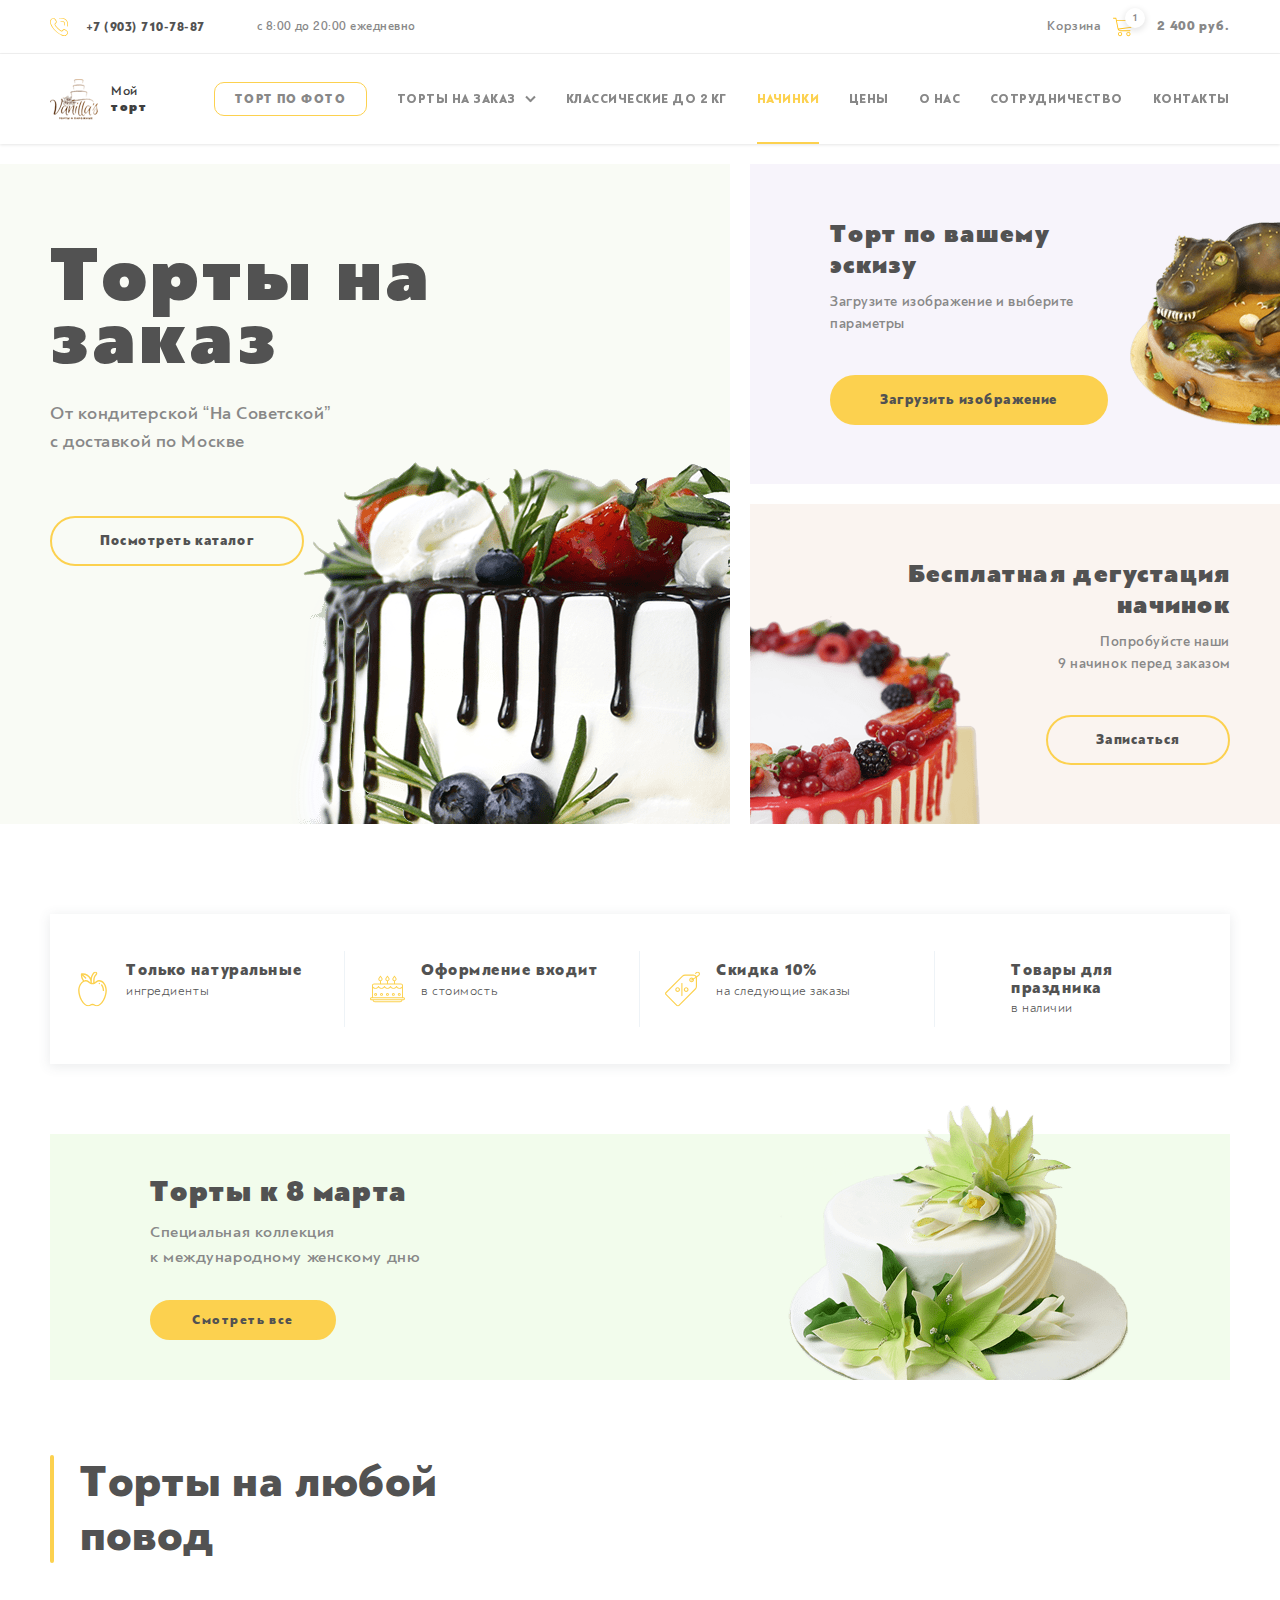
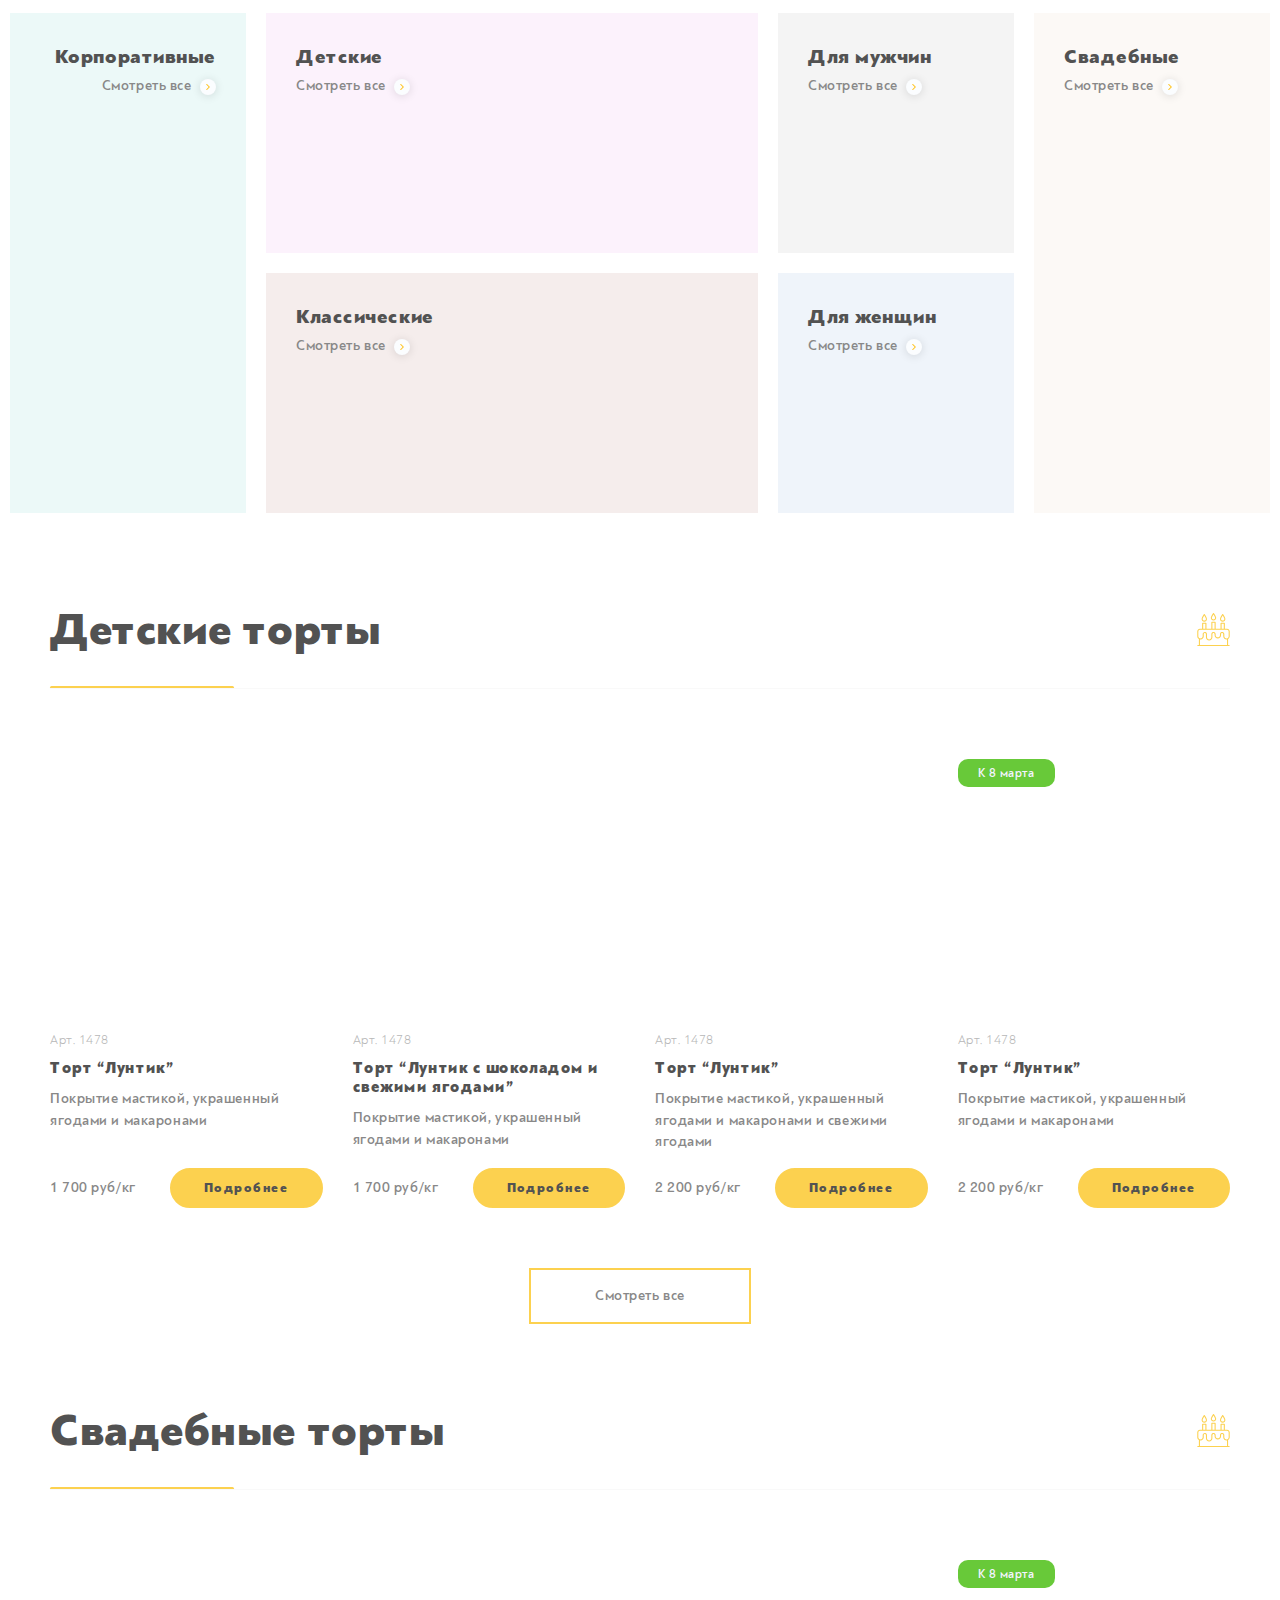
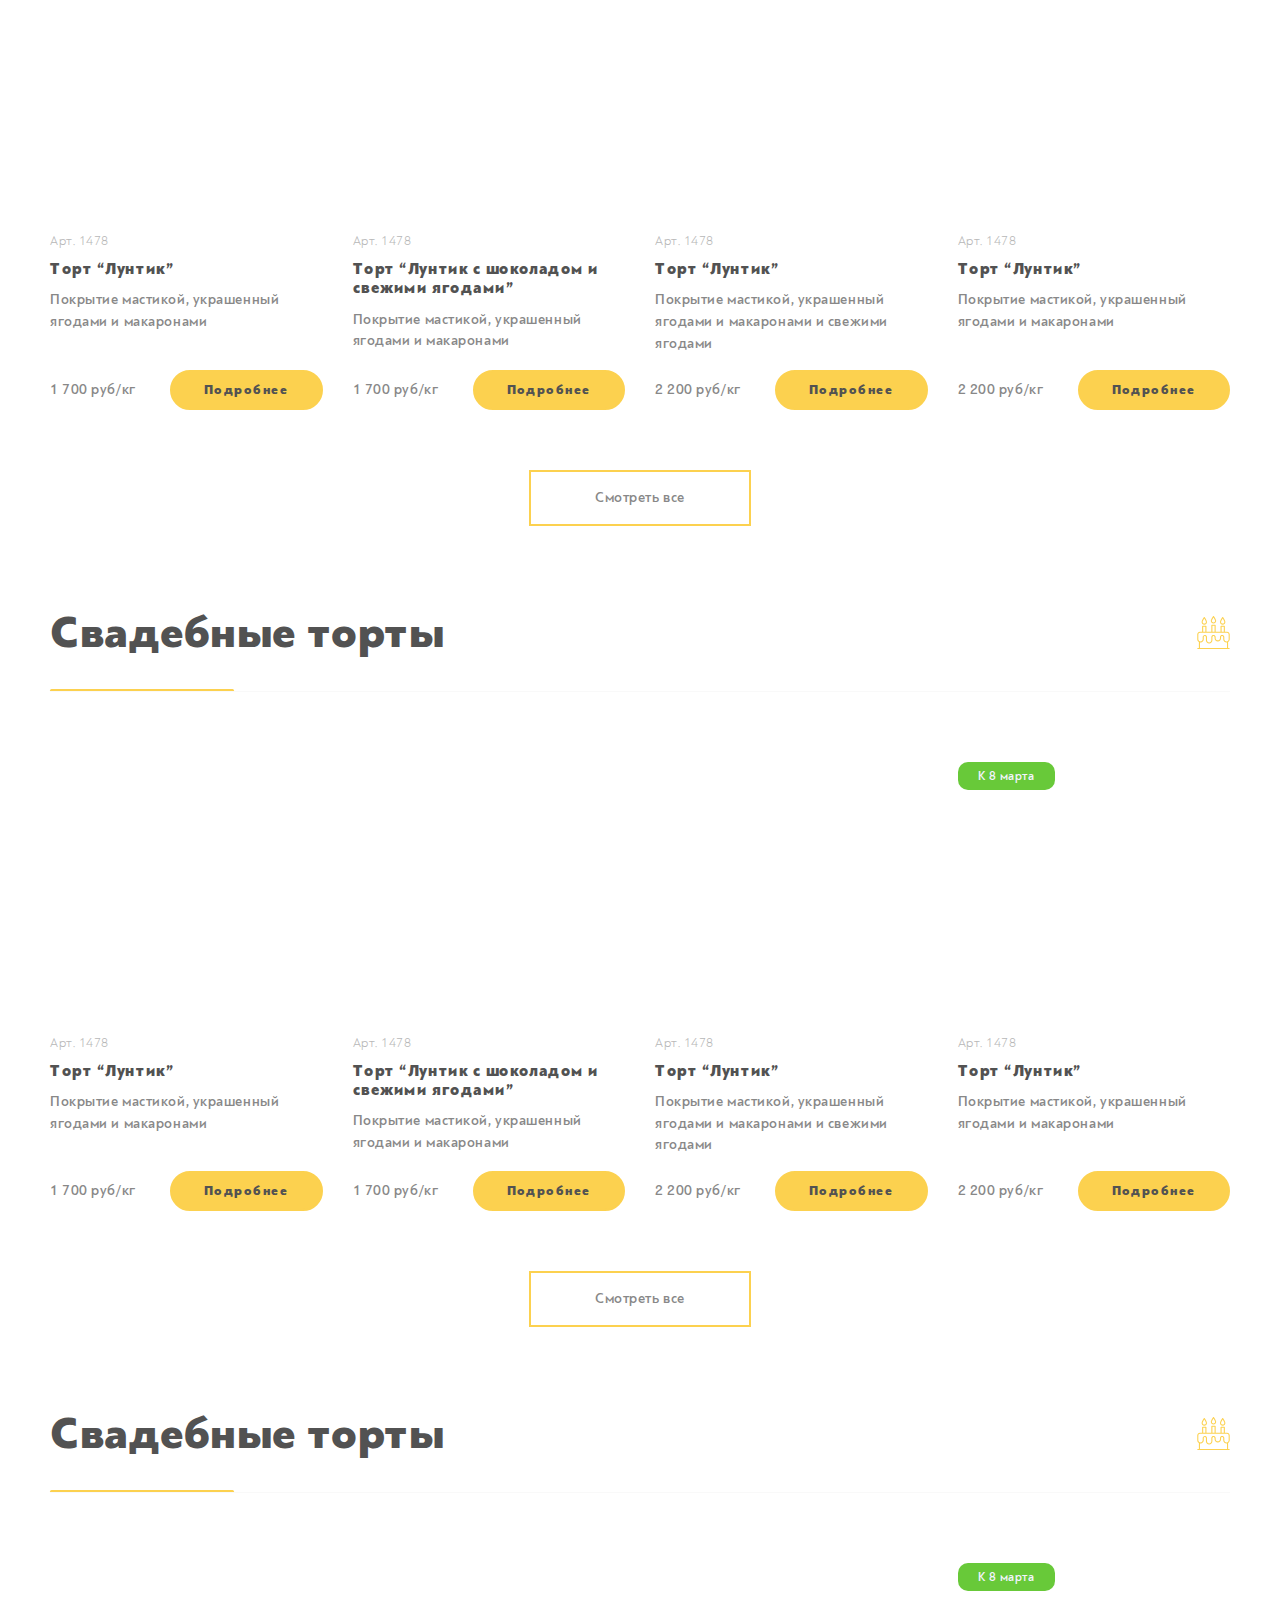
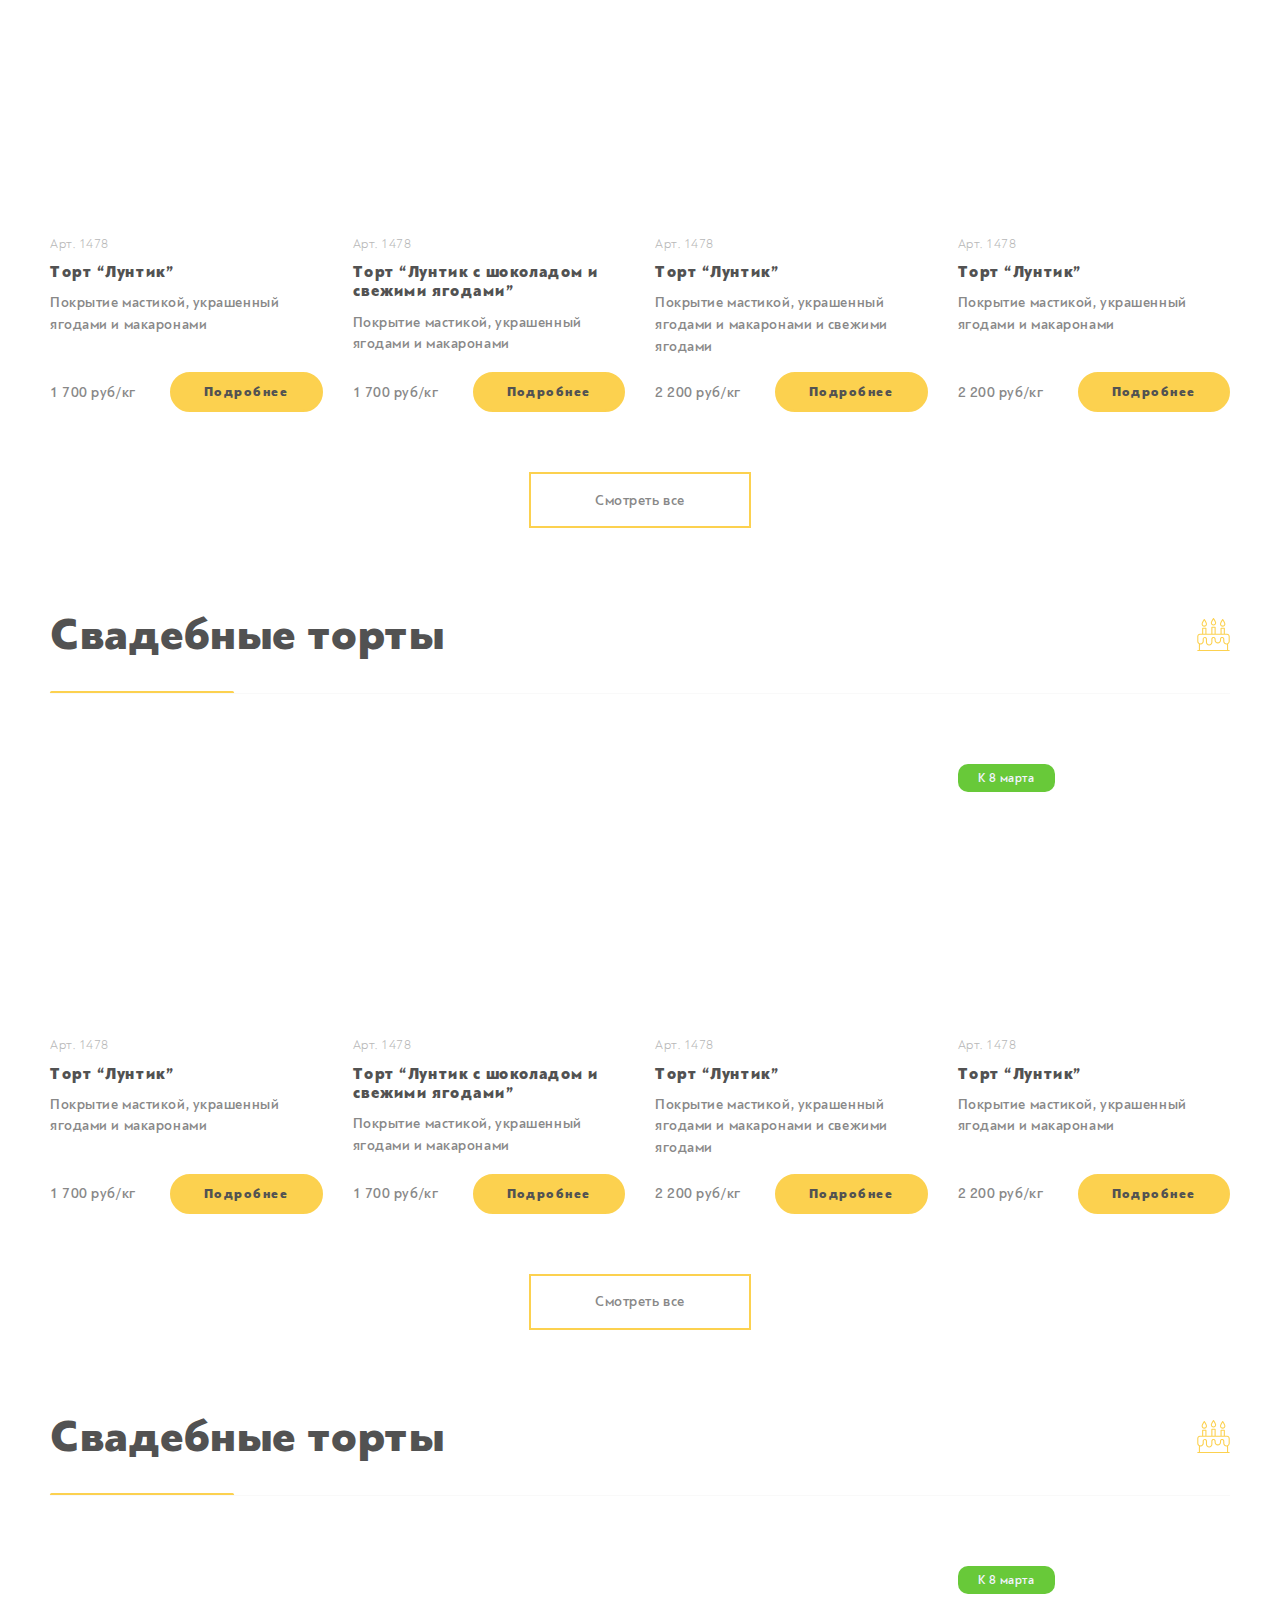
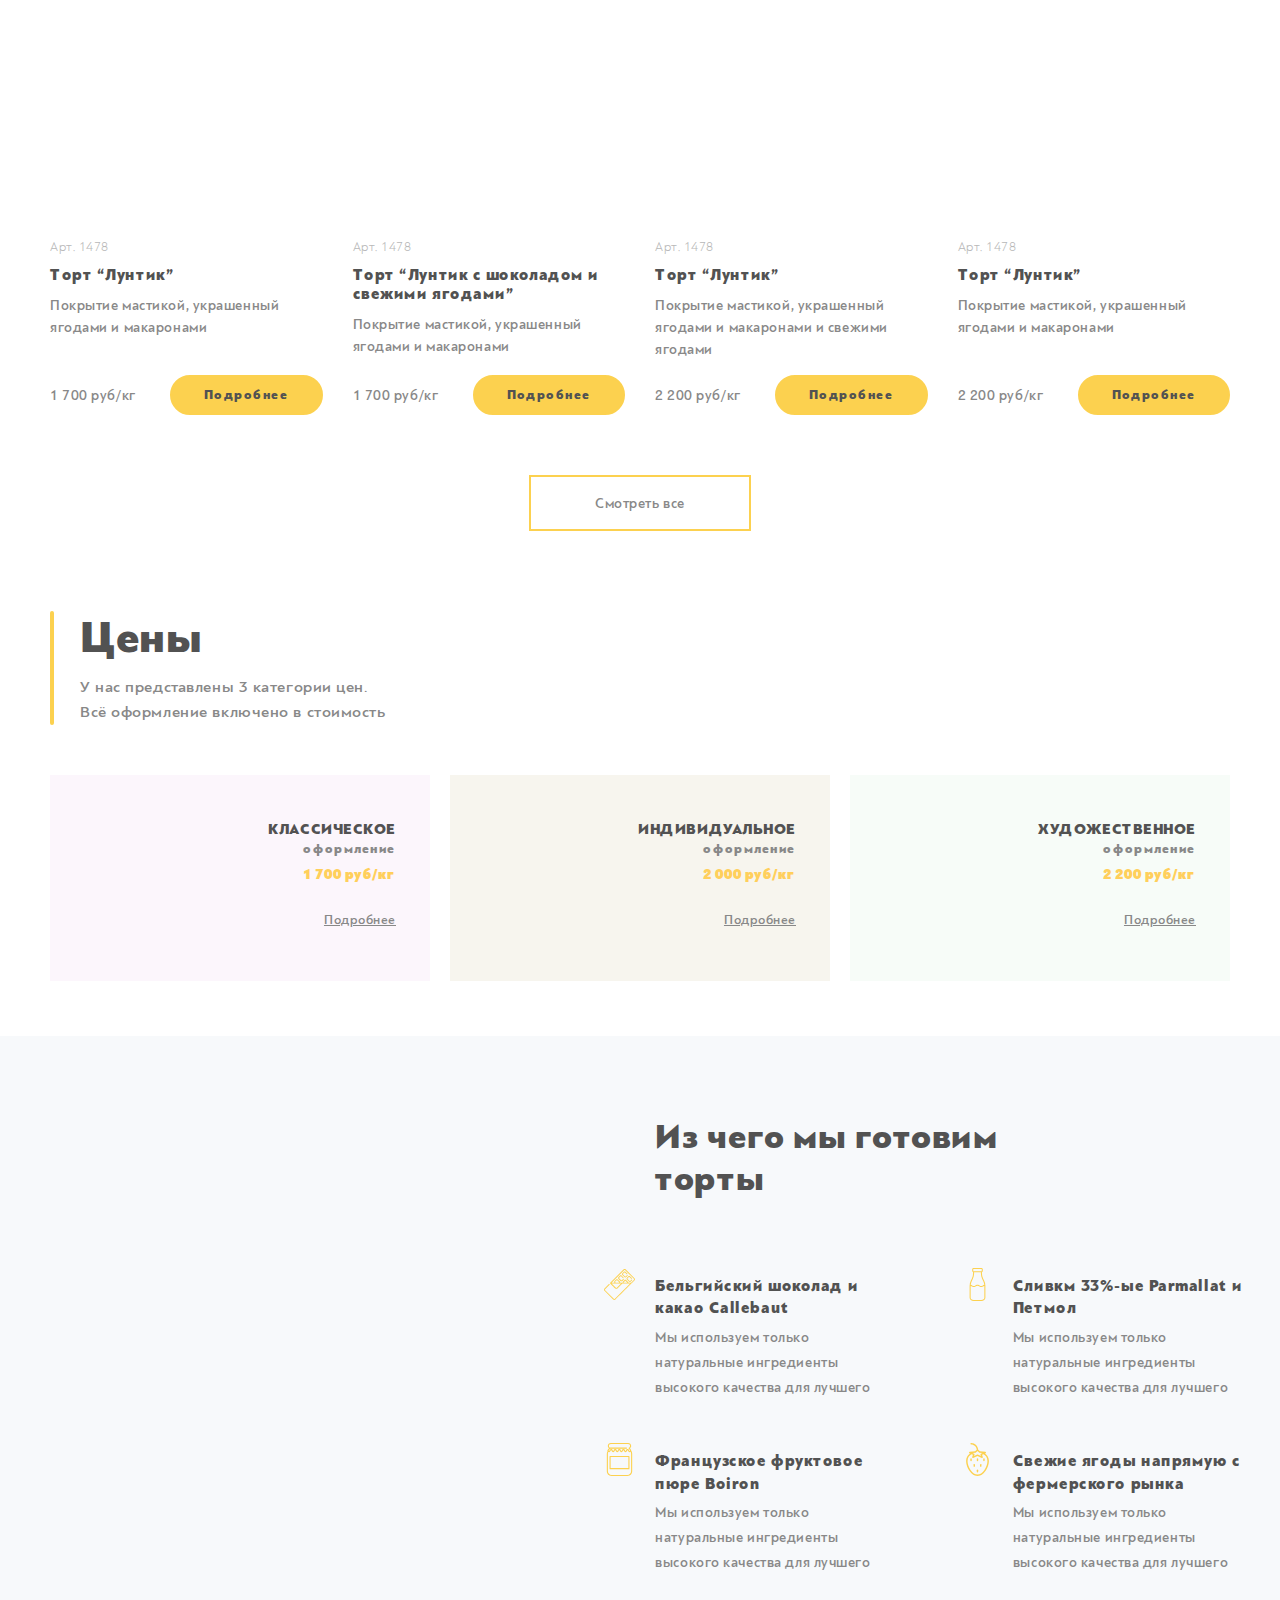
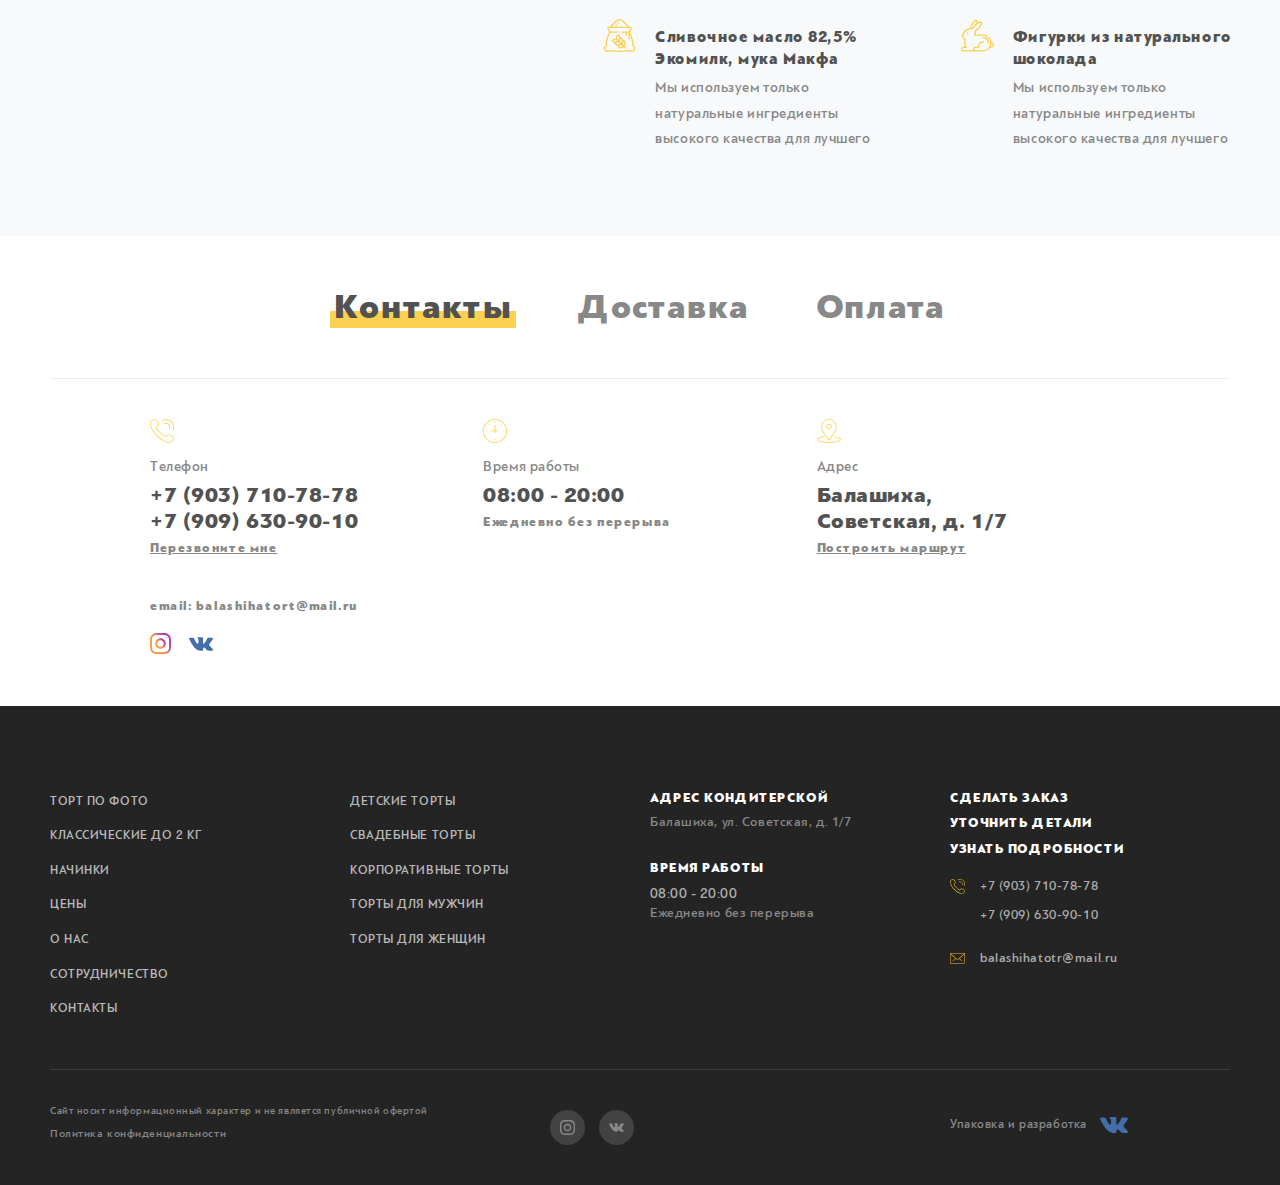
==== index.html @ 5754c6b2 "Add files via upload" ====
<!DOCTYPE html>
<html lang="ru">
<head>
	<meta http-equiv="Content-Type" content="text/html; charset=utf-8" />
	<meta name="format-detection" content="telephone=no">
	<meta name="viewport" content="width=device-width, initial-scale=1, user-scalable=no, maximum-scale=1">
	<title>Мой Торт - Главная</title>
	<link rel="stylesheet" type="text/css" href="css/style.css?ver1.0" />
	<link rel="stylesheet" type="text/css" href="css/jquery.fancybox.css" />
	<link rel="stylesheet" type="text/css" href="css/bootstrap-grid.css" />
	<link rel="stylesheet" type="text/css" href="css/menu.css" />
	<link rel="stylesheet" type="text/css" href="css/jquery.formstyler.css" />
	<link rel="stylesheet" type="text/css" href="css/datepicker.css" />
</head>
<body class="loaded">


<!-- BEGIN BODY -->
<div class="main-wrapper ">

	<!-- BEGIN HEADER -->
	<header class="header cd-main-header">
		<div class="header__top">
			<div class="container">
				<div class="phone header__phone">
					<a href="tel:79037107887" class="phone__link"><svg class="icon icon-phone-call"><use xlink:href="#icon-phone-call"></use></svg> +7 (903) 710-78-87 </a>
				</div>
				<div class="work-time">с 8:00 до 20:00 ежедневно</div>
				<a href="#" class="basket header__right">
					<span class="basket__title">Корзина</span>
					<span class="basket__icon">
						<svg class="icon icon-shopping-cart"><use xlink:href="#icon-shopping-cart"></use></svg>
						<span class="basket__label">1</span>
					</span>
					<span class="basket__summa">2 400 руб.</span>
				</a>
			</div>
		</div>
		<div class="header__bottom">
			<div class="container">
				<a href="#" class="logo">
					<img src="img/logo.png" alt="" class="logo__img">
					<span class="logo__title">Мой <strong>торт</strong></span>
				</a>
				<ul class="cd-header-buttons d-lg-none">
					<li><a class="cd-nav-trigger" href="#cd-primary-nav"><span></span></a></li>
				</ul> 
			</div>
		</div>
	</header>
	<!-- HEADER EOF   -->

	<!-- BEGIN CONTENT -->
	<main class="main cd-main">
		<section class="banners">
			<div class="container">
				<div class="row">
					<div class="col-xl-7 col-md-6">
						<div class="banner  banner--style1 banner--lg">
							<div class="banner__img">
								<img class="lazy" data-src="img/Curves_2.png" alt="">
							</div>
							<h1 class="banner__title">Торты на <br>заказ</h1>
							<p>От кондитерской “На Советской” <br>с доставкой по Москве</p>
							<div class="banner__btn d-none d-md-block"><a href="#sec-menu" class="btn btn--lg anchor">Посмотреть каталог</a></div>
						</div>
					</div>
					<div class="col-xl-5 col-md-6">
						<div class="banner banner--style2">
							<div class="banner__img" >
								<img class="lazy" data-src="img/Curves_3.png" alt="" >
							</div>
							<h2 class="banner__title">Торт по вашему <br>эскизу</h2>
							<p>Загрузите изображение и выберите <br>параметры</p>
							<div class="banner__btn"><a href="#" class="btn btn--warning btn--lg">Загрузить изображение</a></div>
						</div>
						<div class="banner banner--style3 d-none d-md-block">
							<div class="banner__img">
								<img class="lazy" data-src="img/Curves_4.png" alt="" >
							</div>
							<h2 class="banner__title">Бесплатная дегустация<br> начинок</h2>
							<p>Попробуйсте наши <br>9 начинок перед заказом</p>
							<div class="banner__btn"><a data-fancybox data-src="#popup-tasting"  href="javascript:;" class="btn btn--lg">Записаться</a></div>
						</div>
					</div>
				</div>
			</div>
		</section>

		<div class="container">
			<div class="adversting">
				<div class="adversting-block">
					<div class="adversting-block__icon"><svg class="icon icon-fruit"><use xlink:href="#icon-fruit"></use></svg></div>
					<div class="adversting-block__title">Только натуральные <span>ингредиенты</span></div>
				</div>
				<div class="adversting-block">
					<div class="adversting-block__icon"><svg class="icon icon-cake"><use xlink:href="#icon-cake"></use></svg></div>
					<div class="adversting-block__title">Оформление входит <span>в стоимость</span></div>
				</div>
				<div class="adversting-block">
					<div class="adversting-block__icon"><svg class="icon icon-tag"><use xlink:href="#icon-tag"></use></svg></div>
					<div class="adversting-block__title">Скидка 10% <span>на следующие заказы</span></div>
				</div>
				<div class="adversting-block">
					<div class="adversting-block__icon"></div>
					<div class="adversting-block__title">Товары для праздника <span>в наличии</span></div>
				</div>
			</div>
			<div class="banner-full">
				<div class="banner-full__wrap">
					<div class="banner-full__img">
						<img class="lazy" data-src="img/bg-2.png" alt="">
					</div>
					<h2 class="banner-full__title">Торты к 8 марта</h2>
					<p>Специальная коллекция <br>к международному женскому дню</p>
					<div class="banner-full__btn"><a href="#" class="btn btn--warning ">Смотреть все</a></div>
				</div>
			</div>
		</div>
		<section class="section section-menu" id="sec-menu">
			<div class="container">
				<div class="section__head">
					<h2 class="section__title">Торты на любой <br>повод</h2>
				</div>
			</div>
			<div class="container-fluid">
				<div class="menu-grid">
					<div class="menu-grid__item">
						<a href="#" class="menu-grid-block menu-grid-block--style1 menu-grid-block--lg">
							<div class="menu-grid-block__img"><img class="lazy" data-src="img/menu-grid-img1.png" alt=""></div>
							<div class="menu-grid-block__title">Корпоративные</div>
							<div class="view-all">Смотреть всe <span class="arrow"></span></div>
						</a>
					</div>
					<div class="menu-grid__item menu-grid__item--lg ">
						<a href="#" class="menu-grid-block menu-grid-block--style2">
							<div class="menu-grid-block__img"><img class="lazy" data-src="img/menu-grid-img2.png" alt=""></div>
							<div class="menu-grid-block__title">Детские</div>
							<div class="view-all">Смотреть всe <span class="arrow"></span></div>
						</a>
						<a href="#" class="menu-grid-block menu-grid-block--style3">
							<div class="menu-grid-block__img"><img class="lazy" data-src="img/menu-grid-img3.png" alt=""></div>
							<div class="menu-grid-block__title">Классические</div>
							<div class="view-all">Смотреть всe <span class="arrow"></span></div>
						</a>
					</div>
					<div class="menu-grid__item menu-grid__item-lg--lg">
						<a href="#" class="menu-grid-block menu-grid-block--style4">
							<div class="menu-grid-block__img"><img class="lazy" data-src="img/menu-grid-img4.png" alt=""></div>
							<div class="menu-grid-block__title">Для мужчин</div>
							<div class="view-all">Смотреть всe <span class="arrow"></span></div>
						</a>
						<a href="#" class="menu-grid-block menu-grid-block--style5">
							<div class="menu-grid-block__img"><img class="lazy" data-src="img/menu-grid-img5.png" alt=""></div>
							<div class="menu-grid-block__title">Для женщин</div>
							<div class="view-all">Смотреть всe <span class="arrow"></span></div>
						</a>
					</div>
					<div class="menu-grid__item">
						<a href="#" class="menu-grid-block menu-grid-block--style6 menu-grid-block--lg">
							<div class="menu-grid-block__img"><img class="lazy" data-src="img/menu-grid-img6.png" alt=""></div>
							<div class="menu-grid-block__title">Свадебные</div>
							<div class="view-all">Смотреть всe <span class="arrow"></span></div>
						</a>
					</div>
				</div>
			</div>
		</section>

		<section class="section">
			<div class="container">
				<div class="section__head grid">
					<h2 class="section__title">Детские торты</h2>
					<div class="section__icon"><svg class="icon icon-birthday"><use xlink:href="#icon-birthday"></use></svg></div>
				</div>

				<!-- BEGIN CARD LIST -->
				<ul class="row card-list">
					<li class="col-xl-3 col-lg-4 col-6 card-list__item">
						<div class="card">
							<div class="card__img">
								<a href="#"><img class="lazy" data-src="img/card-img1.png" alt=""></a>
							</div>
							<div class="card__body">
								<div class="articul">Арт. 1478</div>
								<h6 class="card__title"><a href="#">Торт “Лунтик”</a></h6>
								<p>Покрытие мастикой, украшенный ягодами и макаронами</p>
							</div>
							<div class="card__footer">
								<div class="card__price">1 700 руб/кг</div>
								<a href="#" class="btn btn--warning">
									<span class="btn__icon"><svg class="icon icon-right-arrow"><use xlink:href="#icon-right-arrow"></use></svg></span>
									<span class="btn__text">Подробнее</span>
								</a>
							</div>
						</div>
					</li>
					<li class="col-xl-3 col-lg-4 col-6 card-list__item">
						<div class="card">
							<div class="card__img">
								<a href="#"><img class="lazy" data-src="img/card-img2.png" alt=""></a>
							</div>
							<div class="card__body">
								<div class="articul">Арт. 1478</div>
								<h6 class="card__title"><a href="#">Торт “Лунтик с шоколадом и свежими ягодами”</a></h6>
								<p>Покрытие мастикой, украшенный ягодами и макаронами</p>
							</div>
							<div class="card__footer">
								<div class="card__price">1 700 руб/кг</div>
								<a href="#" class="btn btn--warning">
									<span class="btn__icon"><svg class="icon icon-right-arrow"><use xlink:href="#icon-right-arrow"></use></svg></span>
									<span class="btn__text">Подробнее</span>
								</a>
							</div>
						</div>
					</li>
					<li class="col-xl-3 col-lg-4 col-6 card-list__item">
						<div class="card">
							<div class="card__img">
								<a href="#"><img class="lazy" data-src="img/card-img3.png" alt=""></a>
							</div>
							<div class="card__body">
								<div class="articul">Арт. 1478</div>
								<h6 class="card__title"><a href="#">Торт “Лунтик”</a></h6>
								<p>Покрытие мастикой, украшенный ягодами и макаронами и свежими ягодами</p>
							</div>
							<div class="card__footer">
								<div class="card__price">2 200 руб/кг</div>
								<a href="#" class="btn btn--warning">
									<span class="btn__icon"><svg class="icon icon-right-arrow"><use xlink:href="#icon-right-arrow"></use></svg></span>
									<span class="btn__text">Подробнее</span>
								</a>
							</div>
						</div>
					</li>
					<li class="col-xl-3 col-lg-4 col-6 card-list__item">
						<div class="card">
							<div class="sticker">К 8 марта</div>
							<div class="card__img">
								<a href="#"><img class="lazy" data-src="img/card-img4.png" alt=""></a>
							</div>
							<div class="card__body">
								<div class="articul">Арт. 1478</div>
								<h6 class="card__title"><a href="#">Торт “Лунтик”</a></h6>
								<p>Покрытие мастикой, украшенный ягодами и макаронами</p>
							</div>
							<div class="card__footer">
								<div class="card__price">2 200 руб/кг</div>
								<a href="#" class="btn btn--warning">
									<span class="btn__icon"><svg class="icon icon-right-arrow"><use xlink:href="#icon-right-arrow"></use></svg></span>
									<span class="btn__text">Подробнее</span>
								</a>
							</div>
						</div>
					</li>
				</ul>
				<!-- CARD LIST EOF   -->	

				<div class="button-more">
					<a href="#" class="more"><span>Смотреть все</span></a>
				</div>
			</div>
		</section>
		<section class="section">
			<div class="container">
				<div class="section__head grid">
					<h2 class="section__title">Свадебные торты</h2>
					<div class="section__icon"><svg class="icon icon-birthday"><use xlink:href="#icon-birthday"></use></svg></div>
				</div>

				<!-- BEGIN CARD LIST -->
				<ul class="row card-list">
					<li class="col-xl-3 col-lg-4 col-6 card-list__item">
						<div class="card">
							<div class="card__img">
								<a href="#"><img class="lazy" data-src="img/card-img1.png" alt=""></a>
							</div>
							<div class="card__body">
								<div class="articul">Арт. 1478</div>
								<h6 class="card__title"><a href="#">Торт “Лунтик”</a></h6>
								<p>Покрытие мастикой, украшенный ягодами и макаронами</p>
							</div>
							<div class="card__footer">
								<div class="card__price">1 700 руб/кг</div>
								<a href="#" class="btn btn--warning">
									<span class="btn__icon"><svg class="icon icon-right-arrow"><use xlink:href="#icon-right-arrow"></use></svg></span>
									<span class="btn__text">Подробнее</span>
								</a>
							</div>
						</div>
					</li>
					<li class="col-xl-3 col-lg-4 col-6 card-list__item">
						<div class="card">
							<div class="card__img">
								<a href="#"><img class="lazy" data-src="img/card-img2.png" alt=""></a>
							</div>
							<div class="card__body">
								<div class="articul">Арт. 1478</div>
								<h6 class="card__title"><a href="#">Торт “Лунтик с шоколадом и свежими ягодами”</a></h6>
								<p>Покрытие мастикой, украшенный ягодами и макаронами</p>
							</div>
							<div class="card__footer">
								<div class="card__price">1 700 руб/кг</div>
								<a href="#" class="btn btn--warning">
									<span class="btn__icon"><svg class="icon icon-right-arrow"><use xlink:href="#icon-right-arrow"></use></svg></span>
									<span class="btn__text">Подробнее</span>
								</a>
							</div>
						</div>
					</li>
					<li class="col-xl-3 col-lg-4 col-6 card-list__item">
						<div class="card">
							<div class="card__img">
								<a href="#"><img class="lazy" data-src="img/card-img3.png" alt=""></a>
							</div>
							<div class="card__body">
								<div class="articul">Арт. 1478</div>
								<h6 class="card__title"><a href="#">Торт “Лунтик”</a></h6>
								<p>Покрытие мастикой, украшенный ягодами и макаронами и свежими ягодами</p>
							</div>
							<div class="card__footer">
								<div class="card__price">2 200 руб/кг</div>
								<a href="#" class="btn btn--warning">
									<span class="btn__icon"><svg class="icon icon-right-arrow"><use xlink:href="#icon-right-arrow"></use></svg></span>
									<span class="btn__text">Подробнее</span>
								</a>
							</div>
						</div>
					</li>
					<li class="col-xl-3 col-lg-4 col-6 card-list__item">
						<div class="card">
							<div class="sticker">К 8 марта</div>
							<div class="card__img">
								<a href="#"><img class="lazy" data-src="img/card-img4.png" alt=""></a>
							</div>
							<div class="card__body">
								<div class="articul">Арт. 1478</div>
								<h6 class="card__title"><a href="#">Торт “Лунтик”</a></h6>
								<p>Покрытие мастикой, украшенный ягодами и макаронами</p>
							</div>
							<div class="card__footer">
								<div class="card__price">2 200 руб/кг</div>
								<a href="#" class="btn btn--warning">
									<span class="btn__icon"><svg class="icon icon-right-arrow"><use xlink:href="#icon-right-arrow"></use></svg></span>
									<span class="btn__text">Подробнее</span>
								</a>
							</div>
						</div>
					</li>
				</ul>
				<!-- CARD LIST EOF   -->	
				
				<div class="button-more">
					<a href="#" class="more"><span>Смотреть все</span></a>
				</div>
			</div>
		</section>
		<section class="section">
			<div class="container">
				<div class="section__head grid">
					<h2 class="section__title">Свадебные торты</h2>
					<div class="section__icon"><svg class="icon icon-birthday"><use xlink:href="#icon-birthday"></use></svg></div>
				</div>
				<!-- BEGIN CARD LIST -->
				<ul class="row card-list">
					<li class="col-xl-3 col-lg-4 col-6 card-list__item">
						<div class="card">
							<div class="card__img">
								<a href="#"><img class="lazy" data-src="img/card-img1.png" alt=""></a>
							</div>
							<div class="card__body">
								<div class="articul">Арт. 1478</div>
								<h6 class="card__title"><a href="#">Торт “Лунтик”</a></h6>
								<p>Покрытие мастикой, украшенный ягодами и макаронами</p>
							</div>
							<div class="card__footer">
								<div class="card__price">1 700 руб/кг</div>
								<a href="#" class="btn btn--warning">
									<span class="btn__icon"><svg class="icon icon-right-arrow"><use xlink:href="#icon-right-arrow"></use></svg></span>
									<span class="btn__text">Подробнее</span>
								</a>
							</div>
						</div>
					</li>
					<li class="col-xl-3 col-lg-4 col-6 card-list__item">
						<div class="card">
							<div class="card__img">
								<a href="#"><img class="lazy" data-src="img/card-img2.png" alt=""></a>
							</div>
							<div class="card__body">
								<div class="articul">Арт. 1478</div>
								<h6 class="card__title"><a href="#">Торт “Лунтик с шоколадом и свежими ягодами”</a></h6>
								<p>Покрытие мастикой, украшенный ягодами и макаронами</p>
							</div>
							<div class="card__footer">
								<div class="card__price">1 700 руб/кг</div>
								<a href="#" class="btn btn--warning">
									<span class="btn__icon"><svg class="icon icon-right-arrow"><use xlink:href="#icon-right-arrow"></use></svg></span>
									<span class="btn__text">Подробнее</span>
								</a>
							</div>
						</div>
					</li>
					<li class="col-xl-3 col-lg-4 col-6 card-list__item">
						<div class="card">
							<div class="card__img">
								<a href="#"><img class="lazy" data-src="img/card-img3.png" alt=""></a>
							</div>
							<div class="card__body">
								<div class="articul">Арт. 1478</div>
								<h6 class="card__title"><a href="#">Торт “Лунтик”</a></h6>
								<p>Покрытие мастикой, украшенный ягодами и макаронами и свежими ягодами</p>
							</div>
							<div class="card__footer">
								<div class="card__price">2 200 руб/кг</div>
								<a href="#" class="btn btn--warning">
									<span class="btn__icon"><svg class="icon icon-right-arrow"><use xlink:href="#icon-right-arrow"></use></svg></span>
									<span class="btn__text">Подробнее</span>
								</a>
							</div>
						</div>
					</li>
					<li class="col-xl-3 col-lg-4 col-6 card-list__item">
						<div class="card">
							<div class="sticker">К 8 марта</div>
							<div class="card__img">
								<a href="#"><img class="lazy" data-src="img/card-img4.png" alt=""></a>
							</div>
							<div class="card__body">
								<div class="articul">Арт. 1478</div>
								<h6 class="card__title"><a href="#">Торт “Лунтик”</a></h6>
								<p>Покрытие мастикой, украшенный ягодами и макаронами</p>
							</div>
							<div class="card__footer">
								<div class="card__price">2 200 руб/кг</div>
								<a href="#" class="btn btn--warning">
									<span class="btn__icon"><svg class="icon icon-right-arrow"><use xlink:href="#icon-right-arrow"></use></svg></span>
									<span class="btn__text">Подробнее</span>
								</a>
							</div>
						</div>
					</li>
				</ul>
				<!-- CARD LIST EOF   -->	
				
				<div class="button-more">
					<a href="#" class="more"><span>Смотреть все</span></a>
				</div>
			</div>
		</section>
		<section class="section">
			<div class="container">
				<div class="section__head grid">
					<h2 class="section__title">Свадебные торты</h2>
					<div class="section__icon"><svg class="icon icon-birthday"><use xlink:href="#icon-birthday"></use></svg></div>
				</div>
				<!-- BEGIN CARD LIST -->
				<ul class="row card-list">
					<li class="col-xl-3 col-lg-4 col-6 card-list__item">
						<div class="card">
							<div class="card__img">
								<a href="#"><img class="lazy" data-src="img/card-img1.png" alt=""></a>
							</div>
							<div class="card__body">
								<div class="articul">Арт. 1478</div>
								<h6 class="card__title"><a href="#">Торт “Лунтик”</a></h6>
								<p>Покрытие мастикой, украшенный ягодами и макаронами</p>
							</div>
							<div class="card__footer">
								<div class="card__price">1 700 руб/кг</div>
								<a href="#" class="btn btn--warning">
									<span class="btn__icon"><svg class="icon icon-right-arrow"><use xlink:href="#icon-right-arrow"></use></svg></span>
									<span class="btn__text">Подробнее</span>
								</a>
							</div>
						</div>
					</li>
					<li class="col-xl-3 col-lg-4 col-6 card-list__item">
						<div class="card">
							<div class="card__img">
								<a href="#"><img class="lazy" data-src="img/card-img2.png" alt=""></a>
							</div>
							<div class="card__body">
								<div class="articul">Арт. 1478</div>
								<h6 class="card__title"><a href="#">Торт “Лунтик с шоколадом и свежими ягодами”</a></h6>
								<p>Покрытие мастикой, украшенный ягодами и макаронами</p>
							</div>
							<div class="card__footer">
								<div class="card__price">1 700 руб/кг</div>
								<a href="#" class="btn btn--warning">
									<span class="btn__icon"><svg class="icon icon-right-arrow"><use xlink:href="#icon-right-arrow"></use></svg></span>
									<span class="btn__text">Подробнее</span>
								</a>
							</div>
						</div>
					</li>
					<li class="col-xl-3 col-lg-4 col-6 card-list__item">
						<div class="card">
							<div class="card__img">
								<a href="#"><img class="lazy" data-src="img/card-img3.png" alt=""></a>
							</div>
							<div class="card__body">
								<div class="articul">Арт. 1478</div>
								<h6 class="card__title"><a href="#">Торт “Лунтик”</a></h6>
								<p>Покрытие мастикой, украшенный ягодами и макаронами и свежими ягодами</p>
							</div>
							<div class="card__footer">
								<div class="card__price">2 200 руб/кг</div>
								<a href="#" class="btn btn--warning">
									<span class="btn__icon"><svg class="icon icon-right-arrow"><use xlink:href="#icon-right-arrow"></use></svg></span>
									<span class="btn__text">Подробнее</span>
								</a>
							</div>
						</div>
					</li>
					<li class="col-xl-3 col-lg-4 col-6 card-list__item">
						<div class="card">
							<div class="sticker">К 8 марта</div>
							<div class="card__img">
								<a href="#"><img class="lazy" data-src="img/card-img4.png" alt=""></a>
							</div>
							<div class="card__body">
								<div class="articul">Арт. 1478</div>
								<h6 class="card__title"><a href="#">Торт “Лунтик”</a></h6>
								<p>Покрытие мастикой, украшенный ягодами и макаронами</p>
							</div>
							<div class="card__footer">
								<div class="card__price">2 200 руб/кг</div>
								<a href="#" class="btn btn--warning">
									<span class="btn__icon"><svg class="icon icon-right-arrow"><use xlink:href="#icon-right-arrow"></use></svg></span>
									<span class="btn__text">Подробнее</span>
								</a>
							</div>
						</div>
					</li>
				</ul>
				<!-- CARD LIST EOF   -->		
				
				<div class="button-more">
					<a href="#" class="more"><span>Смотреть все</span></a>
				</div>
			</div> 
		</section>
		<section class="section">
			<div class="container">
				<div class="section__head grid">
					<h2 class="section__title">Свадебные торты</h2>
					<div class="section__icon"><svg class="icon icon-birthday"><use xlink:href="#icon-birthday"></use></svg></div>
				</div>
				<!-- BEGIN CARD LIST -->
				<ul class="row card-list">
					<li class="col-xl-3 col-lg-4 col-6 card-list__item">
						<div class="card">
							<div class="card__img">
								<a href="#"><img class="lazy" data-src="img/card-img1.png" alt=""></a>
							</div>
							<div class="card__body">
								<div class="articul">Арт. 1478</div>
								<h6 class="card__title"><a href="#">Торт “Лунтик”</a></h6>
								<p>Покрытие мастикой, украшенный ягодами и макаронами</p>
							</div>
							<div class="card__footer">
								<div class="card__price">1 700 руб/кг</div>
								<a href="#" class="btn btn--warning">
									<span class="btn__icon"><svg class="icon icon-right-arrow"><use xlink:href="#icon-right-arrow"></use></svg></span>
									<span class="btn__text">Подробнее</span>
								</a>
							</div>
						</div>
					</li>
					<li class="col-xl-3 col-lg-4 col-6 card-list__item">
						<div class="card">
							<div class="card__img">
								<a href="#"><img class="lazy" data-src="img/card-img2.png" alt=""></a>
							</div>
							<div class="card__body">
								<div class="articul">Арт. 1478</div>
								<h6 class="card__title"><a href="#">Торт “Лунтик с шоколадом и свежими ягодами”</a></h6>
								<p>Покрытие мастикой, украшенный ягодами и макаронами</p>
							</div>
							<div class="card__footer">
								<div class="card__price">1 700 руб/кг</div>
								<a href="#" class="btn btn--warning">
									<span class="btn__icon"><svg class="icon icon-right-arrow"><use xlink:href="#icon-right-arrow"></use></svg></span>
									<span class="btn__text">Подробнее</span>
								</a>
							</div>
						</div>
					</li>
					<li class="col-xl-3 col-lg-4 col-6 card-list__item">
						<div class="card">
							<div class="card__img">
								<a href="#"><img class="lazy" data-src="img/card-img3.png" alt=""></a>
							</div>
							<div class="card__body">
								<div class="articul">Арт. 1478</div>
								<h6 class="card__title"><a href="#">Торт “Лунтик”</a></h6>
								<p>Покрытие мастикой, украшенный ягодами и макаронами и свежими ягодами</p>
							</div>
							<div class="card__footer">
								<div class="card__price">2 200 руб/кг</div>
								<a href="#" class="btn btn--warning">
									<span class="btn__icon"><svg class="icon icon-right-arrow"><use xlink:href="#icon-right-arrow"></use></svg></span>
									<span class="btn__text">Подробнее</span>
								</a>
							</div>
						</div>
					</li>
					<li class="col-xl-3 col-lg-4 col-6 card-list__item">
						<div class="card">
							<div class="sticker">К 8 марта</div>
							<div class="card__img">
								<a href="#"><img class="lazy" data-src="img/card-img4.png" alt=""></a>
							</div>
							<div class="card__body">
								<div class="articul">Арт. 1478</div>
								<h6 class="card__title"><a href="#">Торт “Лунтик”</a></h6>
								<p>Покрытие мастикой, украшенный ягодами и макаронами</p>
							</div>
							<div class="card__footer">
								<div class="card__price">2 200 руб/кг</div>
								<a href="#" class="btn btn--warning">
									<span class="btn__icon"><svg class="icon icon-right-arrow"><use xlink:href="#icon-right-arrow"></use></svg></span>
									<span class="btn__text">Подробнее</span>
								</a>
							</div>
						</div>
					</li>
				</ul>
				<!-- CARD LIST EOF   -->		
				
				<div class="button-more">
					<a href="#" class="more"><span>Смотреть все</span></a>
				</div>
			</div>
		</section>
		<section class="section">
			<div class="container">
				<div class="section__head grid">
					<h2 class="section__title">Свадебные торты</h2>
					<div class="section__icon"><svg class="icon icon-birthday"><use xlink:href="#icon-birthday"></use></svg></div>
				</div>
				<!-- BEGIN CARD LIST -->
				<ul class="row card-list">
					<li class="col-xl-3 col-lg-4 col-6 card-list__item">
						<div class="card">
							<div class="card__img">
								<a href="#"><img class="lazy" data-src="img/card-img1.png" alt=""></a>
							</div>
							<div class="card__body">
								<div class="articul">Арт. 1478</div>
								<h6 class="card__title"><a href="#">Торт “Лунтик”</a></h6>
								<p>Покрытие мастикой, украшенный ягодами и макаронами</p>
							</div>
							<div class="card__footer">
								<div class="card__price">1 700 руб/кг</div>
								<a href="#" class="btn btn--warning">
									<span class="btn__icon"><svg class="icon icon-right-arrow"><use xlink:href="#icon-right-arrow"></use></svg></span>
									<span class="btn__text">Подробнее</span>
								</a>
							</div>
						</div>
					</li>
					<li class="col-xl-3 col-lg-4 col-6 card-list__item">
						<div class="card">
							<div class="card__img">
								<a href="#"><img class="lazy" data-src="img/card-img2.png" alt=""></a>
							</div>
							<div class="card__body">
								<div class="articul">Арт. 1478</div>
								<h6 class="card__title"><a href="#">Торт “Лунтик с шоколадом и свежими ягодами”</a></h6>
								<p>Покрытие мастикой, украшенный ягодами и макаронами</p>
							</div>
							<div class="card__footer">
								<div class="card__price">1 700 руб/кг</div>
								<a href="#" class="btn btn--warning">
									<span class="btn__icon"><svg class="icon icon-right-arrow"><use xlink:href="#icon-right-arrow"></use></svg></span>
									<span class="btn__text">Подробнее</span>
								</a>
							</div>
						</div>
					</li>
					<li class="col-xl-3 col-lg-4 col-6 card-list__item">
						<div class="card">
							<div class="card__img">
								<a href="#"><img class="lazy" data-src="img/card-img3.png" alt=""></a>
							</div>
							<div class="card__body">
								<div class="articul">Арт. 1478</div>
								<h6 class="card__title"><a href="#">Торт “Лунтик”</a></h6>
								<p>Покрытие мастикой, украшенный ягодами и макаронами и свежими ягодами</p>
							</div>
							<div class="card__footer">
								<div class="card__price">2 200 руб/кг</div>
								<a href="#" class="btn btn--warning">
									<span class="btn__icon"><svg class="icon icon-right-arrow"><use xlink:href="#icon-right-arrow"></use></svg></span>
									<span class="btn__text">Подробнее</span>
								</a>
							</div>
						</div>
					</li>
					<li class="col-xl-3 col-lg-4 col-6 card-list__item">
						<div class="card">
							<div class="sticker">К 8 марта</div>
							<div class="card__img">
								<a href="#"><img class="lazy" data-src="img/card-img4.png" alt=""></a>
							</div>
							<div class="card__body">
								<div class="articul">Арт. 1478</div>
								<h6 class="card__title"><a href="#">Торт “Лунтик”</a></h6>
								<p>Покрытие мастикой, украшенный ягодами и макаронами</p>
							</div>
							<div class="card__footer">
								<div class="card__price">2 200 руб/кг</div>
								<a href="#" class="btn btn--warning">
									<span class="btn__icon"><svg class="icon icon-right-arrow"><use xlink:href="#icon-right-arrow"></use></svg></span>
									<span class="btn__text">Подробнее</span>
								</a>
							</div>
						</div>
					</li>
				</ul>
				<!-- CARD LIST EOF   -->		
				
				<div class="button-more">
					<a href="#" class="more"><span>Смотреть все</span></a>
				</div>
			</div>
		</section>
		<section class="section">
			<div class="container">
				<div class="section__head ">
					<h2 class="section__title">Цены</h2>
					<p class="section__descr">У нас представлены 3 категории цен. <br>Всё оформление включено в стоимость</p>
				</div>

				<div class="row">
					<div class="col-md-4">
						<div class="price-block price-block--style1 lazy" data-src="img/price-block-img1.png">
							<div class="price-block__title">Классическое <span>оформление</span></div>
							<div class="price-block__summ">1 700 руб/кг</div>
							<a href="#" class="link">Подробнее</a>
						</div>
					</div>
					<div class="col-md-4">
						<div class="price-block price-block--style2 lazy" data-src="img/price-block-img2.png">
							<div class="price-block__title">индивидуальное <span>оформление</span></div>
							<div class="price-block__summ">2 000 руб/кг</div>
							<a href="#" class="link">Подробнее</a>
						</div>
					</div>
					<div class="col-md-4">
						<div class="price-block price-block--style3 lazy" data-src="img/price-block-img3.png">
							<div class="price-block__title">художественное <span>оформление</span></div>
							<div class="price-block__summ">2 200 руб/кг</div>
							<a href="#" class="link">Подробнее</a>
						</div>
					</div>
				</div>
			</div>
		</section>

		<section class="section-ingredients section d-none d-lg-block">
			<div class="row">
				<div class="ingredients-img col-xl-5 col-lg-4 lazy" data-src="img/ingredients-img.jpg">
				</div>
				<div class="ingredients-content col-xl-7 col-lg-8">
					<div class="ingredients-inner">
						<div class="section__head">
							<h3>Из чего мы готовим <br>торты</h3>
						</div>

						<ul class="ingredients-list">
							<li class="ingredients-list__item">
								<svg class="icon icon-food-and-restaurant"><use xlink:href="#icon-food-and-restaurant"></use></svg>
								<div class="ingredients-list__title">Бельгийский шоколад и какао Callebaut</div>
								<p>Мы используем только натуральные ингредиенты высокого качества для лучшего</p>
							</li>
							<li class="ingredients-list__item">
								<svg class="icon icon-milk"><use xlink:href="#icon-milk"></use></svg>
								<div class="ingredients-list__title">Сливкм 33%-ые Parmallat и Петмол</div>
								<p>Мы используем только натуральные ингредиенты высокого качества для лучшего</p>
							</li>
							<li class="ingredients-list__item">
								<svg class="icon icon-jar-of-jam"><use xlink:href="#icon-jar-of-jam"></use></svg>
								<div class="ingredients-list__title">Французское фруктовое пюре Boiron</div>
								<p>Мы используем только натуральные ингредиенты высокого качества для лучшего</p>
							</li>
							<li class="ingredients-list__item">
								<svg class="icon icon-big-strawberry"><use xlink:href="#icon-big-strawberry"></use></svg>
								<div class="ingredients-list__title">Свежие ягоды напрямую с фермерского рынка</div>
								<p>Мы используем только натуральные ингредиенты высокого качества для лучшего </p>
							</li>
							<li class="ingredients-list__item">
								<svg class="icon icon-bag"><use xlink:href="#icon-bag"></use></svg>
								<div class="ingredients-list__title">Сливочное масло 82,5% Экомилк, мука Макфа</div>
								<p>Мы используем только натуральные ингредиенты высокого качества для лучшего</p>
							</li>
							<li class="ingredients-list__item">
								<svg class="icon icon-rabbit"><use xlink:href="#icon-rabbit"></use></svg>
								<div class="ingredients-list__title">Фигурки из натурального шоколада</div>
								<p>Мы используем только натуральные ингредиенты высокого качества для лучшего</p>
							</li>
						</ul>
					</div>
				</div>
			</div>
		</section>

		<section class="section section-contacts">
			<div class="container">
				<div class="tab-wrap">
					<ul class="nav-tab-list tabs">
						<li class="nav-tab-list__item active">
							<a href="#contacts_1" class="nav-tab-list__link">Контакты</a>
						</li>
						<li class="nav-tab-list__item">
							<a href="#delivery_2" class="nav-tab-list__link">Доставка</a>
						</li>
						<li class="nav-tab-list__item">
							<a href="#payment_3" class="nav-tab-list__link">Оплата</a>
						</li>
					</ul>
					<div class="box-tab-cont">
						<div class="tab-cont" id="contacts_1">
							<div class="row">
								<div class="col-xl-10 offset-xl-1">
									<div class="row">
										<div class="col-md-4 col-sm-6">
											<div class="contacts-block">
												<svg class="icon icon-phone-call"><use xlink:href="#icon-phone-call"></use></svg>
												<div class="contacts-block__title">Телефон</div>
												<div class="contacts-block__descr">
													<a href="tel:79037107878">+7 (903) 710-78-78</a><br>
													<a href="tel:79096309010">+7 (909) 630-90-10</a>
												</div>
												<div class="contacts-block__text">
													<a data-fancybox data-src="#popup-callback"  href="javascript:;" class="link">Перезвоните мне</a>
												</div>
											</div>
										</div>
										<div class="col-md-4 col-sm-6">
											<div class="contacts-block">
												<svg class="icon icon-clock"><use xlink:href="#icon-clock"></use></svg>
												<div class="contacts-block__title">Время работы</div>
												<div class="contacts-block__descr">08:00 - 20:00</div>
												<div class="contacts-block__text">Ежедневно без перерыва</div>
											</div>
										</div>
										<div class="col-md-4 col-sm-6">
											<div class="contacts-block">
												<svg class="icon icon-placeholder"><use xlink:href="#icon-placeholder"></use></svg>
												<div class="contacts-block__title">Адрес</div>
												<div class="contacts-block__descr">Балашиха, <br>Советская, д. 1/7</div>
												<div class="contacts-block__text">
													<a href="#" class="link">Построить маршрут</a>
												</div>
											</div>
										</div>
										<div class="col-md-4 col-sm-6">
											<div class="contacts-block">
												<div class="contacts-block__text">
													<a href="mailto:balashihatort@mail.ru" >email: balashihatort@mail.ru</a>
												</div>
												<div class="social">
													<a href="#" class="social__link"><svg class="icon icon-instagram"><use xlink:href="#icon-instagram"></use></svg></a>
													<a href="#" class="social__link"><svg class="icon icon-vk"><use xlink:href="#icon-vk"></use></svg></a>
												</div>
											</div>
										</div>
									</div>
								</div>
							</div>
						</div>
						<div class="tab-cont hide" id="delivery_2">
							<div class="row">
								<div class="col-xl-8 col-lg-10 offset-xl-2 offset-lg-1">
									<div class="row">
										<div class="col-md-6 col-lg-5 offset-lg-1 ">
											<div class="delivery-block">
												<div class="delivery-block__head">
													<svg class="icon icon-food-and-restaurant-1"><use xlink:href="#icon-food-and-restaurant-1"></use></svg>
													<div class="delivery-block__title">В машине с холодильником</div>
												</div>
												<p>- Заказ от 5 кг по Москве  - бесплатно;<br>
												- Заказ менее 5 кг - <span class="nowrap">500 руб</span>.<br>
												Доставка за МКАД: <span class="nowrap">+30 руб/км</span>. <br>
												Оплата доставки наличными при получении.<br>
												При онлайн оплате заказа стоимость доставки включается в общую сумму.</p>
											</div>
										</div>
										<div class="col-md-6 col-lg-5 offset-lg-1">
											<div class="delivery-block">
												<div class="delivery-block__head">
													<svg class="icon icon-box"><use xlink:href="#icon-box"></use></svg>
													<div class="delivery-block__title">Самовывоз из кондитерской</div>
												</div>
												<p>Балашиха, ул. Советская, д. 1/7<br>
												Время работы <span class="nowrap">08:00 - 20:00</span><br>
												Ежедневно без перерыва</p>
											</div>
										</div>
									</div>
								</div>
							</div>
						</div>
						<div class="tab-cont hide" id="payment_3">
							<p class="font-bold text-center mb40">Уважаемые покупатели! <br>
							Мы начинаем выполнение вашего заказа только после 50% предоплаты</p>
							<div class="row">
								<div class="col-md-4  ">
									<div class="delivery-block">
										<div class="delivery-block__head">
											<svg class="icon icon-credit-card-2"><use xlink:href="#icon-credit-card-2"></use></svg>
											<div class="delivery-block__title">Онлайн оплата <br>на сайте</div>
										</div>
										<p>- Заказ от 5 кг по Москве  - бесплатно;</p>
									</div>
								</div>
								<div class="col-md-4 ">
									<div class="delivery-block">
										<div class="delivery-block__head">
											<svg class="icon icon-wallet"><use xlink:href="#icon-wallet"></use></svg>
											<div class="delivery-block__title">Наличными  или картой  в кондитерской</div>
										</div>
										<p>Балашиха, ул. Советская, д. 1/7</p>
									</div>
								</div>
								<div class="col-md-4 ">
									<div class="delivery-block">
										<div class="delivery-block__head">
											<svg class="icon icon-credit-card-1"><use xlink:href="#icon-credit-card-1"></use></svg>
											<div class="delivery-block__title">Перевод на карту Сбербанка</div>
										</div>
										<p>Ежедневно без перерыва</p>
									</div>
								</div>
							</div>
						</div>
					</div>
				</div>
			</div>
		</section>
		<div class="cd-overlay"></div>
	</main>
	<!-- CONTENT EOF   -->


	<!-- BEGIN FOOTER -->
	<footer class="footer">
		<div class="container">
			<div class="footer__top">
				<div class="row">
					<div class="col-sm-6 col-lg-3 footer__item">
						<ul class="footer-menu">
							<li><a href="#">Торт по фото</a></li>
							<li><a href="#">Классические до 2 кг</a></li>
							<li><a href="#">начинки</a></li>
							<li><a href="#">цены</a></li>
							<li><a href="#">о нас</a></li>
							<li><a href="#">сотрудничество</a></li>
							<li><a href="#">КОНТАКТЫ</a></li>
						</ul>
					</div>
					<div class="col-sm-6 col-lg-3 footer__item">
						<ul class="footer-menu">
							<li><a href="#">Детские торты</a></li>
							<li><a href="#">Свадебные торты</a></li>
							<li><a href="#">Корпоративные торты</a></li>
							<li><a href="#">Торты для мужчин</a></li>
							<li><a href="#">Торты для женщин</a></li>
						</ul>
					</div>
					<div class="col-sm-6 col-lg-3 footer__item">
						<div class="footer-info-list">
							<h5 class="footer__title">Адрес кондитерской</h5>
							<div class="footer-info-list__text">Балашиха, ул. Советская, д. 1/7</div>
						</div>
	
	
						<div class="footer-info-list">
							<h5 class="footer__title">Время работы</h5>
							<div class="footer-info-list__text"><div class="work-time">08:00 - 20:00</div>Ежедневно без перерыва</div>
						</div>
					</div>
					<div class="col-sm-6 col-lg-3 footer__item">
						<h5 class="footer__title mb10"><a href="#">Сделать заказ</a></h5>
						<h5 class="footer__title mb10"><a href="#">Уточнить детали</a></h5>
						<h5 class="footer__title mb10"><a href="#">узнать подробности</a></h5>
	
						<address class="address-list mt20">
							<div class="address-list__item">
								<svg class="icon icon-phone-call"><use xlink:href="#icon-phone-call"></use></svg>
								<div><a href="tel:79037107878">+7 (903) 710-78-78 </a></div>
								<div><a href="tel:79096309010">+7 (909) 630-90-10 </a></div>
							</div>
							<div class="address-list__item">
								<svg class="icon icon-mail"><use xlink:href="#icon-mail"></use></svg>
								<div><a href="mailto:balashihatotr@mail.ru">balashihatotr@mail.ru</a></div>
							</div>
						</address>
					</div>
					<div class="col-sm-6 col-lg-3 offset-lg-9">
						<div class="card-block"><img class="lazy" data-src="img/cards.png" alt=""></div>
					</div>
				</div>
			</div>
			<div class="footer__bottom">
				<div class="row align-items-center">
					<div class="col-lg-5 col-md-5">
						<p class="size-xs mb5">Сайт носит информационный характер и не является публичной офертой</p>
						<p class="mb5"><a data-fancybox data-src="#popup-policy"  href="javascript:;" class="policy">Политика конфиденциальности</a></p>
					</div>
					<div class="col-lg-4 col-md-3">
						<div class="social mt10 mb10 social--circle">
							<a href="#" class="social__link"><svg class="icon icon-instagram"><use xlink:href="#icon-instagram"></use></svg></a>
							<a href="#" class="social__link"><svg class="icon icon-vk"><use xlink:href="#icon-vk"></use></svg></a>
						</div>
					</div>
					<div class="col-lg-3 col-md-4">
						<p class="size-sm mb5">Упаковка и разработка <a href="#" class="social__link"><svg class="icon icon-vk"><use xlink:href="#icon-vk"></use></svg></a></p>
					</div>
				</div>
			</div>
		</div>
	
	</footer>
	<!-- FOOTER EOF   -->

</div>
<!-- BODY EOF   -->


<nav class="cd-nav">
	<ul id="cd-primary-nav" class="cd-primary-nav is-fixed">
		<li class="cd-nav-item-button"><span><a href="#" class="cd-nav-button">ТОРТ ПО ФОТО</a></span></li>
		<li class="has-children">
			<a href="#" >ТОРТЫ НА ЗАКАЗ</a>
			<div class="cd-nav-icons is-hidden">
				<div class="container">
					<ul class="cd-nav-menu">
						<li class="go-back"><a href="#0">МЕНЮ</a></li>
						<li>
							<a class="cd-nav-item" href="#">
								<svg class="icon icon-birthday"><use xlink:href="#icon-birthday"></use></svg>
								<h5>Детские торты</h5>
								<p>Праздник для вашего ребёнка</p>
							</a>
						</li>
						<li>
							<a class="cd-nav-item" href="#">
								<svg class="icon icon-birthday"><use xlink:href="#icon-birthday"></use></svg>
								<h5>Свадебные торты</h5>
								<p>Праздник для вашего ребёнка</p>
							</a>
						</li>
						<li>
							<a class="cd-nav-item" href="#">
								<svg class="icon icon-birthday"><use xlink:href="#icon-birthday"></use></svg>
								<h5>Корпоративные торты</h5>
								<p>Праздник для вашего ребёнка</p>
							</a>
						</li>
						<li>
							<a class="cd-nav-item" href="#">
								<svg class="icon icon-birthday"><use xlink:href="#icon-birthday"></use></svg>
								<h5>Торты для мужчин</h5>
								<p>Праздник для вашего ребёнка</p>
							</a>
						</li>
						<li>
							<a class="cd-nav-item" href="#">
								<svg class="icon icon-birthday"><use xlink:href="#icon-birthday"></use></svg>
								<h5>Торты для женщин</h5>
								<p>Праздник для вашего ребёнка</p>
							</a>
						</li>
					</ul>
				</div>
			</div>
		</li>
		<li><a href="#">КЛАССИЧЕСКИЕ ДО 2 КГ</a></li>
		<li><a href="#" class="selected">НАЧИНКИ</a></li>
		<li><a href="#">ЦЕНЫ</a></li>
		<li class="d-lg-none d-xl-block"><a href="#">О НАС</a></li>
		<li class="d-lg-none d-xl-block"><a href="#">СОТРУДНИЧЕСТВО</a></li>
		<li class="d-lg-none d-xl-block"><a href="#">KОНТАКТЫ</a></li>
		<li class="has-children d-none d-lg-block d-xl-none">
			<a href="#"><svg class="icon icon-dots-more"><use xlink:href="#icon-dots-more"></use></svg></a>
			<div class="cd-nav-icons is-hidden">
				<div class="container">
					<ul class="b-nav ">
						<li class="b-nav__item ">
							<a href="#" class="b-nav__link">
								<span class="b-nav__title">О НАС</span>
							</a>
						</li>
						<li class="b-nav__item ">
							<a href="#" class="b-nav__link">
								<span class="b-nav__title">СОТРУДНИЧЕСТВО</span>
							</a>
						</li>
						<li class="b-nav__item ">
							<a href="#" class="b-nav__link">
								<span class="b-nav__title">KОНТАКТЫ</span>
							</a>
						</li>
					</ul>
				</div>
			</div>
		</li>
		<li class="cd-nav-footer d-lg-none">
			<div class="cd-nav-footer__inner">
				<address class="address-list mb40">
					<div class="address-list__item">
						<svg class="icon icon-phone-call"><use xlink:href="#icon-phone-call"></use></svg>
						<div><a href="tel:79037107878">+7 (903) 710-78-78 </a></div>
						<div><a href="tel:79096309010">+7 (909) 630-90-10 </a></div>
					</div>

				</address>
				<div class="footer-info-list">
					<h5 class="footer__title">Адрес кондитерской</h5>
					<div class="footer-info-list__text">Балашиха, ул. Советская, д. 1/7</div>
				</div>


				<div class="footer-info-list">
					<h5 class="footer__title">Время работы</h5>
					<div class="footer-info-list__text"><div class="work-time">08:00 - 20:00</div>Ежедневно без перерыва</div>
				</div>
			</div>
		</li>
	</ul> <!-- primary-nav -->
</nav> <!-- cd-nav -->


<div style="display: none;" id="popup-callback" class="popup animated-modal">
	<div class="popup__head">
		<h2 class="popup__title">Перезвоните мне</h2>
	</div>
	<p class="size-lm text-center">Введите, пожалуйста, свои данные и наш менеджер свяжется с вами в течение нескольких минут</p>
	
	<form action="#">
		<div class="form-field">
			<input type="text" class="form-input" placeholder="Имя*">
		</div>
		<div class="form-field">
			<input type="tel" class="form-input tel-mask" placeholder="Телефон* ">
		</div>
		<input type="submit" value="Оформить заказ" class="btn btn--block btn--warning btn--lg">
		<p class="mt10 size-xs text-center color-default mb0">
			Нажимая кнопку, вы соглашаетесь <br>с <a data-fancybox data-src="#popup-conditions"  href="javascript:;" onclick="javascript:parent.jQuery.fancybox.close();" class="link">условиями обработки данных</a>
		</p>
	</form>
</div>

<div style="display: none;" id="popup-order-one-click" class="popup animated-modal">
	<div class="row gutter30">
		<div class="col-md-6 mb30">
			<div class="popup__head">
				<h2 class="popup__title">Заказ в 1 клик</h2>
			</div>
			<div class="card card--small text-center">
				<div class="card__img">
					<img class="lazy" data-src="img/card-img1.png" alt="">
				</div>
				<div class="card__body">
					<div class="articul">Арт. 1478</div>
					<h6 class="card__title">Торт “Лунтик”</h6>
				</div>
			</div>
			<div class="card-description mt15">
				<div class="mb5"><strong>Начинка:</strong> белый лес</div>
				<div class="mb5"><strong>Вес:</strong> 4 кг (8 человек) </div>
				<div class="mb5"><strong>Надпись:</strong> С днём рождения, Елена Александовна (на ленте) </div>
				<div class="mb5 mt10">Стоимость: <span class="price">3 400 руб.</span></div>
			</div>
		</div>
		<div class="col-md-6 mb30">
			<p class="size-lm text-center">Введите, пожалуйста, свои данные и наш менеджер свяжется с вами в течение нескольких минут</p>
			<form action="#">
				<div class="form-field">
					<div class="form-field-icon">
						<input type="text" class="datepicker-here form-input" placeholder="Дата">
						<span class="form-icon"><span class="arrow"></span></span>
					</div>
				</div>
				<div class="form-field">
					<input type="text" class="form-input" placeholder="Имя*">
				</div>
				<div class="form-field">
					<input type="tel" class="form-input tel-mask" placeholder="Телефон* ">
				</div>
				<div class="form-field">
					<input type="email" class="form-input " placeholder="Email">
				</div>
				<input type="submit" value="Оформить заказ" class="btn btn--block btn--warning btn--lg">
				<p class="mt10 size-xs text-center color-default mb0">
					Нажимая кнопку, вы соглашаетесь <br>с <a data-fancybox data-src="#popup-conditions"  href="javascript:;" onclick="javascript:parent.jQuery.fancybox.close();" class="link">условиями обработки данных</a>
				</p>
			</form>
		</div>
	</div>
</div>

<div style="display: none;" id="popup-label-examples" class="popup animated-modal">
	<div class="popup__head">
		<h2 class="popup__title">Примеры надписей</h2>
	</div>

	<div class="label-examples">
		<div class="row gutter50 gutter-sm30">
			<div class="col-sm-6">
				<div class="label-example">
					<div class="label-example__img"><img class="lazy" data-src="img/label-ex.jpg" alt=""></div>
					<div class="label-example__title">Надпись на  торте</div>
				</div>
			</div>
			<div class="col-sm-6">
				<div class="label-example">
					<div class="label-example__img"><img class="lazy" data-src="img/label-ex2.jpg" alt=""></div>
					<div class="label-example__title">Надпись на ленте</div>
				</div>
			</div>
		</div>
	</div>
</div>

<div style="display: none;" id="popup-stuffing" class="popup animated-modal">
	<div class="popup__head">
		<h2 class="popup__title">Начинки</h2>
	</div>

	<div class="stuffing-list">
		<div class="row gutter50 gutter-sm30">
			<div class="col-lg-4 col-sm-6">
				<div class="stuffing-block">
					<figure class="stuffing-block__img">
						<img class="lazy" data-src="img/stuffing-img1.jpg" alt="img15">
						<figcaption class="stuffing-block__caption">
							<div class="stuffing-block__info">
								<h4>Состав</h4>
								<p>сахар, мука, яйца, сливки Parmallat, свежие ягоды клубники, черники и ананаса, что-то ещё сахар, мука, яйца, сливки Parmallat, свежие ягоды клубники, черники и ананаса, что-то ещё сахар, мука, яйца, сливки Parmallat, свежие ягоды клубники, черники и ананаса, что-то ещё</p>
							</div>
						</figcaption>			
					</figure>
					<div class="stuffing-block__body">
						<div class="stuffing-block__title">шоколадная</div>
						<p>Под слоем лёгкого творожного крема с лавандой скрывается вкуснейшее черничное конфи, ароматные пористые коржи и ягодный сироп  </p>
					</div>
				</div> 
			</div>
			<div class="col-lg-4 col-sm-6">
				<div class="stuffing-block">
					<figure class="stuffing-block__img">
						<img class="lazy" data-src="img/stuffing-img2.jpg" alt="img15">
						<figcaption class="stuffing-block__caption">
							<div class="stuffing-block__info">
								<h4>Состав</h4>
								<p>сахар, мука, яйца, сливки Parmallat, свежие ягоды клубники, черники и ананаса, что-то ещё</p>
							</div>
						</figcaption>			
					</figure>
					<div class="stuffing-block__body">
						<div class="stuffing-block__title">Флорида</div>
						<p>Под слоем лёгкого творожного крема с лавандой скрывается вкуснейшее черничное конфи, ароматные пористые коржи и ягодный сироп  </p>
					</div>
				</div> 
			</div>
			<div class="col-lg-4 col-sm-6">
				<div class="stuffing-block">
					<figure class="stuffing-block__img">
						<img class="lazy" data-src="img/stuffing-img3.jpg" alt="img15">
						<figcaption class="stuffing-block__caption">
							<div class="stuffing-block__info">
								<h4>Состав</h4>
								<p>сахар, мука, яйца, сливки Parmallat, свежие ягоды клубники, черники и ананаса, что-то ещё</p>
							</div>
						</figcaption>			
					</figure>
					<div class="stuffing-block__body">
						<div class="stuffing-block__title">Торт “Москва”</div>
						<p>Под слоем лёгкого творожного крема с лавандой скрывается вкуснейшее черничное конфи, ароматные пористые коржи и ягодный сироп  </p>
					</div>
				</div> 
			</div>
			<div class="col-lg-4 col-sm-6">
				<div class="stuffing-block">
					<figure class="stuffing-block__img">
						<img class="lazy" data-src="img/stuffing-img2.jpg" alt="img15">
						<figcaption class="stuffing-block__caption">
							<div class="stuffing-block__info">
								<h4>Состав</h4>
								<p>сахар, мука, яйца, сливки Parmallat, свежие ягоды клубники, черники и ананаса, что-то ещё</p>
							</div>
						</figcaption>			
					</figure>
					<div class="stuffing-block__body">
						<div class="stuffing-block__title">Флорида</div>
						<p>Под слоем лёгкого творожного крема с лавандой скрывается вкуснейшее черничное конфи, ароматные пористые коржи и ягодный сироп  </p>
					</div>
				</div> 
			</div>
			<div class="col-lg-4 col-sm-6">
				<div class="stuffing-block">
					<figure class="stuffing-block__img">
						<img class="lazy" data-src="img/stuffing-img3.jpg" alt="img15">
						<figcaption class="stuffing-block__caption">
							<div class="stuffing-block__info">
								<h4>Состав</h4>
								<p>сахар, мука, яйца, сливки Parmallat, свежие ягоды клубники, черники и ананаса, что-то ещё</p>
							</div>
						</figcaption>			
					</figure>
					<div class="stuffing-block__body">
						<div class="stuffing-block__title">Торт “Москва”</div>
						<p>Под слоем лёгкого творожного крема с лавандой скрывается вкуснейшее черничное конфи, ароматные пористые коржи и ягодный сироп  </p>
					</div>
				</div> 
			</div>
			<div class="col-lg-4 col-sm-6">
				<div class="stuffing-block">
					<figure class="stuffing-block__img">
						<img class="lazy" data-src="img/stuffing-img1.jpg" alt="img15">
						<figcaption class="stuffing-block__caption">
							<div class="stuffing-block__info">
								<h4>Состав</h4>
								<p>сахар, мука, яйца, сливки Parmallat, свежие ягоды клубники, черники и ананаса, что-то ещё сахар, мука, яйца, сливки Parmallat, свежие ягоды клубники, черники и ананаса, что-то ещё сахар, мука, яйца, сливки Parmallat, свежие ягоды клубники, черники и ананаса, что-то ещё</p>
							</div>
						</figcaption>			
					</figure>
					<div class="stuffing-block__body">
						<div class="stuffing-block__title">шоколадная</div>
						<p>Под слоем лёгкого творожного крема с лавандой скрывается вкуснейшее черничное конфи, ароматные пористые коржи и ягодный сироп  </p>
					</div>
				</div> 
			</div>
			<div class="col-lg-4 col-sm-6">
				<div class="stuffing-block">
					<figure class="stuffing-block__img">
						<img class="lazy" data-src="img/stuffing-img1.jpg" alt="img15">
						<figcaption class="stuffing-block__caption">
							<div class="stuffing-block__info">
								<h4>Состав</h4>
								<p>сахар, мука, яйца, сливки Parmallat, свежие ягоды клубники, черники и ананаса, что-то ещё сахар, мука, яйца, сливки Parmallat, свежие ягоды клубники, черники и ананаса, что-то ещё сахар, мука, яйца, сливки Parmallat, свежие ягоды клубники, черники и ананаса, что-то ещё</p>
							</div>
						</figcaption>			
					</figure>
					<div class="stuffing-block__body">
						<div class="stuffing-block__title">шоколадная</div>
						<p>Под слоем лёгкого творожного крема с лавандой скрывается вкуснейшее черничное конфи, ароматные пористые коржи и ягодный сироп  </p>
					</div>
				</div> 
			</div>
			<div class="col-lg-4 col-sm-6">
				<div class="stuffing-block">
					<figure class="stuffing-block__img">
						<img class="lazy" data-src="img/stuffing-img2.jpg" alt="img15">
						<figcaption class="stuffing-block__caption">
							<div class="stuffing-block__info">
								<h4>Состав</h4>
								<p>сахар, мука, яйца, сливки Parmallat, свежие ягоды клубники, черники и ананаса, что-то ещё</p>
							</div>
						</figcaption>			
					</figure>
					<div class="stuffing-block__body">
						<div class="stuffing-block__title">Флорида</div>
						<p>Под слоем лёгкого творожного крема с лавандой скрывается вкуснейшее черничное конфи, ароматные пористые коржи и ягодный сироп  </p>
					</div>
				</div> 
			</div>
			<div class="col-lg-4 col-sm-6">
				<div class="stuffing-block">
					<figure class="stuffing-block__img">
						<img class="lazy" data-src="img/stuffing-img3.jpg" alt="img15">
						<figcaption class="stuffing-block__caption">
							<div class="stuffing-block__info">
								<h4>Состав</h4>
								<p>сахар, мука, яйца, сливки Parmallat, свежие ягоды клубники, черники и ананаса, что-то ещё</p>
							</div>
						</figcaption>			
					</figure>
					<div class="stuffing-block__body">
						<div class="stuffing-block__title">Торт “Москва”</div>
						<p>Под слоем лёгкого творожного крема с лавандой скрывается вкуснейшее черничное конфи, ароматные пористые коржи и ягодный сироп  </p>
					</div>
				</div> 
			</div>
			<div class="col-lg-4 col-sm-6">
				<div class="stuffing-block">
					<figure class="stuffing-block__img">
						<img class="lazy" data-src="img/stuffing-img2.jpg" alt="img15">
						<figcaption class="stuffing-block__caption">
							<div class="stuffing-block__info">
								<h4>Состав</h4>
								<p>сахар, мука, яйца, сливки Parmallat, свежие ягоды клубники, черники и ананаса, что-то ещё</p>
							</div>
						</figcaption>			
					</figure>
					<div class="stuffing-block__body">
						<div class="stuffing-block__title">Флорида</div>
						<p>Под слоем лёгкого творожного крема с лавандой скрывается вкуснейшее черничное конфи, ароматные пористые коржи и ягодный сироп  </p>
					</div>
				</div> 
			</div>
			<div class="col-lg-4 col-sm-6">
				<div class="stuffing-block">
					<figure class="stuffing-block__img">
						<img class="lazy" data-src="img/stuffing-img3.jpg" alt="img15">
						<figcaption class="stuffing-block__caption">
							<div class="stuffing-block__info">
								<h4>Состав</h4>
								<p>сахар, мука, яйца, сливки Parmallat, свежие ягоды клубники, черники и ананаса, что-то ещё</p>
							</div>
						</figcaption>			
					</figure>
					<div class="stuffing-block__body">
						<div class="stuffing-block__title">Торт “Москва”</div>
						<p>Под слоем лёгкого творожного крема с лавандой скрывается вкуснейшее черничное конфи, ароматные пористые коржи и ягодный сироп  </p>
					</div>
				</div> 
			</div>
		</div>	
	</div>
	<div class="hr"></div>
</div>

<div style="display: none;" id="popup-table-size" class="popup animated-modal">
	<div class="popup__head">
		<h2 class="popup__title">Таблица размеров</h2>
	</div>
	<div class="table-size mb30">
		<img class="lazy" data-src="img/table-size.jpg" alt="">
	</div>
</div>

<div style="display: none;" id="popup-tasting" class="popup animated-modal">
	<div class="row gutter30">
		<div class="col-md-6 mb30">
			<div class="popup__head">
				<h2 class="popup__title">Бесплатная дегустация начинок</h2>
			</div>
			<div class="size-ms mb30">
				<p class="font-bold color-dark">При заказе торта весом более 3 кг мы дарим дегустационный набор с нашими начинками</p>
				<ul class="list">
					<li>- Запишитесь на дегустацию или оформите доставку*;</li>
					<li>- Менеджер подтверждает запись;</li>
					<li>- После дегустации вы делаете заказ торта весом от 3 кг с понравившейся начинкой </li>
				</ul>
			</div>
			<p class="size-sm color-default">* Стоимость доставки рассчитывается как доставка торта <br>
			В случае заказа торта весом менее 3 кг или отказа от заказа оплачивается дегустационный набор</p>
		</div>
		<div class="col-md-6 mb30">
			<p class="size-lm text-center">Введите, пожалуйста, свои данные и наш менеджер свяжется с вами в течение нескольких минут</p>
			<form action="#">
				<div class="form-field">
					<div class="form-field-icon">
						<input type="text" class="datepicker-here form-input" placeholder="Дата">
						<span class="form-icon"><span class="arrow"></span></span>
					</div>
				</div>
				<div class="form-field">
					<input type="text" class="form-input" placeholder="Имя*">
				</div>
				<div class="form-field">
					<input type="tel" class="form-input tel-mask" placeholder="Телефон* ">
				</div>
				<div class="form-field">
					<input type="email" class="form-input" placeholder="Email">
				</div>
				<input type="submit" value="Оформить заказ" class="btn btn--block btn--warning btn--lg">
				<p class="mt10 size-xs text-center color-default mb0">
					Нажимая кнопку, вы соглашаетесь <br>с <a data-fancybox data-src="#popup-conditions"  href="javascript:;" onclick="javascript:parent.jQuery.fancybox.close();" class="link">условиями обработки данных</a>
				</p>
			</form>
		</div>
	</div>
</div>

<div style="display: none;" id="popup-candle-numbers" class="popup animated-modal">
	<div class="popup__head">
		<h2 class="popup__title">Свечи цифры</h2>
	</div>

	<div class="candle-numbers column-5">
		<div class="item">
			<div class="candle-number-block">
				<div class="candle-number-block__img">
					<div class="button-wrapper">
						<a href="#" class="btn btn--warning">В корзину</a>
					</div>
					<img class="lazy" data-src="img/cn1.png" alt="img15">
				</div>
				<div class="candle-number-block__body">
					<div class="candle-number-block__title">Свеча цифра “5”</div>
					<p class="candle-number-block__price">80 руб.</p>
				</div>
			</div> 
		</div>
		<div class="item">
			<div class="candle-number-block">
				<div class="candle-number-block__img">
					<div class="button-wrapper">
						<a href="#" class="btn btn--warning">В корзину</a>
					</div>
					<img class="lazy" data-src="img/cn2.png" alt="img15">
				</div>
				<div class="candle-number-block__body">
					<div class="candle-number-block__title">Растяжка “С днём рождения”</div>
					<p class="candle-number-block__price">80 руб.</p>
				</div>
			</div> 
		</div>
		<div class="item">
			<div class="candle-number-block">
				<div class="candle-number-block__img">
					<div class="button-wrapper">
						<a href="#" class="btn btn--warning">В корзину</a>
					</div>
					<img class="lazy" data-src="img/cn3.png" alt="img15">
				</div>
				<div class="candle-number-block__body">
					<div class="candle-number-block__title">Свеча цифра “4”</div>
					<p class="candle-number-block__price">70 руб.</p>
				</div>
			</div> 
		</div>
		<div class="item">
			<div class="candle-number-block">
				<div class="candle-number-block__img">
					<div class="button-wrapper">
						<a href="#" class="btn btn--warning">В корзину</a>
					</div>
					<img class="lazy" data-src="img/cn4.png" alt="img15">
				</div>
				<div class="candle-number-block__body">
					<div class="candle-number-block__title">Свеча цифра “5”</div>
					<p class="candle-number-block__price">180 руб.</p>
				</div>
			</div> 
		</div>
		<div class="item">
			<div class="candle-number-block">
				<div class="candle-number-block__img">
					<div class="button-wrapper">
						<a href="#" class="btn btn--warning">В корзину</a>
					</div>
					<img class="lazy" data-src="img/cn5.png" alt="img15">
				</div>
				<div class="candle-number-block__body">
					<div class="candle-number-block__title">Свеча цифра “2”</div>
					<p class="candle-number-block__price">150 руб.</p>
				</div>
			</div> 
		</div>
		<div class="item">
			<div class="candle-number-block">
				<div class="candle-number-block__img">
					<div class="button-wrapper">
						<a href="#" class="btn btn--warning">В корзину</a>
					</div>
					<img class="lazy" data-src="img/cn6.png" alt="img15">
				</div>
				<div class="candle-number-block__body">
					<div class="candle-number-block__title">Свеча цифра “5”</div>
					<p class="candle-number-block__price">80 руб.</p>
				</div>
			</div> 
		</div>
		<div class="item">
			<div class="candle-number-block">
				<div class="candle-number-block__img">
					<div class="button-wrapper">
						<a href="#" class="btn btn--warning">В корзину</a>
					</div>
					<img class="lazy" data-src="img/cn1.png" alt="img15">
				</div>
				<div class="candle-number-block__body">
					<div class="candle-number-block__title">Свеча цифра “5”</div>
					<p class="candle-number-block__price">80 руб.</p>
				</div>
			</div> 
		</div>
		<div class="item">
			<div class="candle-number-block">
				<div class="candle-number-block__img">
					<div class="button-wrapper">
						<a href="#" class="btn btn--warning">В корзину</a>
					</div>
					<img class="lazy" data-src="img/cn2.png" alt="img15">
				</div>
				<div class="candle-number-block__body">
					<div class="candle-number-block__title">Свеча цифра “5”</div>
					<p class="candle-number-block__price">80 руб.</p>
				</div>
			</div> 
		</div>
		<div class="item">
			<div class="candle-number-block">
				<div class="candle-number-block__img">
					<div class="button-wrapper">
						<a href="#" class="btn btn--warning">В корзину</a>
					</div>
					<img class="lazy" data-src="img/cn5.png" alt="img15">
				</div>
				<div class="candle-number-block__body">
					<div class="candle-number-block__title">Свеча цифра “5”</div>
					<p class="candle-number-block__price">80 руб.</p>
				</div>
			</div> 
		</div>
		<div class="item">
			<div class="candle-number-block">
				<div class="candle-number-block__img">
					<div class="button-wrapper">
						<a href="#" class="btn btn--warning">В корзину</a>
					</div>
					<img class="lazy" data-src="img/cn4.png" alt="img15">
				</div>
				<div class="candle-number-block__body">
					<div class="candle-number-block__title">Свеча цифра “5”</div>
					<p class="candle-number-block__price">80 руб.</p>
				</div>
			</div> 
		</div>
		<div class="item">
			<div class="candle-number-block">
				<div class="candle-number-block__img">
					<div class="button-wrapper">
						<a href="#" class="btn btn--warning">В корзину</a>
					</div>
					<img class="lazy" data-src="img/cn1.png" alt="img15">
				</div>
				<div class="candle-number-block__body">
					<div class="candle-number-block__title">Свеча цифра “5”</div>
					<p class="candle-number-block__price">80 руб.</p>
				</div>
			</div> 
		</div>
		<div class="item">
			<div class="candle-number-block">
				<div class="candle-number-block__img">
					<div class="button-wrapper">
						<a href="#" class="btn btn--warning">В корзину</a>
					</div>
					<img class="lazy" data-src="img/cn1.png" alt="img15">
				</div>
				<div class="candle-number-block__body">
					<div class="candle-number-block__title">Свеча цифра “5”</div>
					<p class="candle-number-block__price">80 руб.</p>
				</div>
			</div> 
		</div>
		<div class="item">
			<div class="candle-number-block">
				<div class="candle-number-block__img">
					<div class="button-wrapper">
						<a href="#" class="btn btn--warning">В корзину</a>
					</div>
					<img class="lazy" data-src="img/cn4.png" alt="img15">
				</div>
				<div class="candle-number-block__body">
					<div class="candle-number-block__title">Свеча цифра “5”</div>
					<p class="candle-number-block__price">80 руб.</p>
				</div>
			</div> 
		</div>
		<div class="item">
			<div class="candle-number-block">
				<div class="candle-number-block__img">
					<div class="button-wrapper">
						<a href="#" class="btn btn--warning">В корзину</a>
					</div>
					<img class="lazy" data-src="img/cn5.png" alt="img15">
				</div>
				<div class="candle-number-block__body">
					<div class="candle-number-block__title">Свеча цифра “5”</div>
					<p class="candle-number-block__price">80 руб.</p>
				</div>
			</div> 
		</div>
		<div class="item">
			<div class="candle-number-block">
				<div class="candle-number-block__img">
					<div class="button-wrapper">
						<a href="#" class="btn btn--warning">В корзину</a>
					</div>
					<img class="lazy" data-src="img/cn2.png" alt="img15">
				</div>
				<div class="candle-number-block__body">
					<div class="candle-number-block__title">Свеча цифра “5”</div>
					<p class="candle-number-block__price">80 руб.</p>
				</div>
			</div> 
		</div>
			
	</div>
	<div class="hr"></div>
</div>

<div style="display: none;" id="popup-policy" class="popup animated-modal">
	<div class="popup__head">
		<h2 class="popup__title">Политика конфиденциальности</h2>
	</div>
	<h2 class="h2">Заголовок уровня h2</h2>
	<p>Lorem ipsum dolor sit amet, consectetur adipisicing elit. Hic sequi odio maiores doloribus assumenda possimus nesciunt ipsum dignissimos ullam similique. Eum debitis inventore excepturi magnam assumenda earum ducimus. Fugiat esse, asperiores atque placeat cupiditate ea nam, sint ut rem quas doloribus aliquid itaque dignissimos molestiae fuga modi sapiente est, deleniti iste? Eum commodi doloribus error debitis illum ducimus repudiandae consequatur ullam architecto in ea, sapiente, deleniti magnam unde, labore dolores. Omnis ratione officia voluptatibus aliquid quam quidem autem magni recusandae nesciunt, deleniti sapiente quibusdam corrupti fugit iusto explicabo consequuntur iure animi similique hic nulla labore, ducimus in? Distinctio cum cupiditate nihil repellat veritatis, amet enim laborum quasi minus hic ratione ex tempora necessitatibus nam quis mollitia! Possimus facere, vitae aliquam adipisci officiis sequi alias quasi, praesentium officia enim dolor vero ipsa consequuntur a magni molestias mollitia dolorem delectus itaque numquam est perspiciatis laboriosam accusamus excepturi. Sed ab, provident recusandae voluptatum totam eligendi rerum quae error tempore, deleniti maxime magnam. Ratione ex debitis et, est nesciunt aliquam praesentium architecto nulla ea, impedit magni nobis non id aperiam voluptatibus, omnis laboriosam optio autem beatae quis ut similique reprehenderit quibusdam vel. Perspiciatis blanditiis aspernatur quae, at beatae accusantium, molestiae veritatis provident dolores iusto?</p>
	<h3 class="h3">Заголовок уровня h3</h3>
	<p>Lorem ipsum dolor sit amet, consectetur adipisicing elit. Hic sequi odio maiores doloribus assumenda possimus nesciunt ipsum dignissimos ullam similique. Eum debitis inventore excepturi magnam assumenda earum ducimus. Fugiat esse, asperiores atque placeat cupiditate ea nam, sint ut rem quas doloribus aliquid itaque dignissimos molestiae fuga modi sapiente est, deleniti iste? Eum commodi doloribus error debitis illum ducimus repudiandae consequatur ullam architecto in ea, sapiente, deleniti magnam unde, labore dolores. Omnis ratione officia voluptatibus aliquid quam quidem autem magni recusandae nesciunt, deleniti sapiente quibusdam corrupti fugit iusto explicabo consequuntur iure animi similique hic nulla labore, ducimus in? Distinctio cum cupiditate nihil repellat veritatis, amet enim laborum quasi minus hic ratione ex tempora necessitatibus nam quis mollitia! Possimus facere, vitae aliquam adipisci officiis sequi alias quasi, praesentium officia enim dolor vero ipsa consequuntur a magni molestias mollitia dolorem delectus itaque numquam est perspiciatis laboriosam accusamus excepturi. Sed ab, provident recusandae voluptatum totam eligendi rerum quae error tempore, deleniti maxime magnam. Ratione ex debitis et, est nesciunt aliquam praesentium architecto nulla ea, impedit magni nobis non id aperiam voluptatibus, omnis laboriosam optio autem beatae quis ut similique reprehenderit quibusdam vel. Perspiciatis blanditiis aspernatur quae, at beatae accusantium, molestiae veritatis provident dolores iusto?</p>
	<h4 class="h4">Заголовок уровня h4</h4>
	<p>Lorem ipsum dolor sit amet, consectetur adipisicing elit. Hic sequi odio maiores doloribus assumenda possimus nesciunt ipsum dignissimos ullam similique. Eum debitis inventore excepturi magnam assumenda earum ducimus. Fugiat esse, asperiores atque placeat cupiditate ea nam, sint ut rem quas doloribus aliquid itaque dignissimos molestiae fuga modi sapiente est, deleniti iste? Eum commodi doloribus error debitis illum ducimus repudiandae consequatur ullam architecto in ea, sapiente, deleniti magnam unde, labore dolores. Omnis ratione officia voluptatibus aliquid quam quidem autem magni recusandae nesciunt, deleniti sapiente quibusdam corrupti fugit iusto explicabo consequuntur iure animi similique hic nulla labore, ducimus in? Distinctio cum cupiditate nihil repellat veritatis, amet enim laborum quasi minus hic ratione ex tempora necessitatibus nam quis mollitia! Possimus facere, vitae aliquam adipisci officiis sequi alias quasi, praesentium officia enim dolor vero ipsa consequuntur a magni molestias mollitia dolorem delectus itaque numquam est perspiciatis laboriosam accusamus excepturi. Sed ab, provident recusandae voluptatum totam eligendi rerum quae error tempore, deleniti maxime magnam. Ratione ex debitis et, est nesciunt aliquam praesentium architecto nulla ea, impedit magni nobis non id aperiam voluptatibus, omnis laboriosam optio autem beatae quis ut similique reprehenderit quibusdam vel. Perspiciatis blanditiis aspernatur quae, at beatae accusantium, molestiae veritatis provident dolores iusto?</p>
	<h5 class="h5">Заголовок уровня h5</h5>
	<p>Lorem ipsum dolor sit amet, consectetur adipisicing elit. Hic sequi odio maiores doloribus assumenda possimus nesciunt ipsum dignissimos ullam similique. Eum debitis inventore excepturi magnam assumenda earum ducimus. Fugiat esse, asperiores atque placeat cupiditate ea nam, sint ut rem quas doloribus aliquid itaque dignissimos molestiae fuga modi sapiente est, deleniti iste? Eum commodi doloribus error debitis illum ducimus repudiandae consequatur ullam architecto in ea, sapiente, deleniti magnam unde, labore dolores. Omnis ratione officia voluptatibus aliquid quam quidem autem magni recusandae nesciunt, deleniti sapiente quibusdam corrupti fugit iusto explicabo consequuntur iure animi similique hic nulla labore, ducimus in? Distinctio cum cupiditate nihil repellat veritatis, amet enim laborum quasi minus hic ratione ex tempora necessitatibus nam quis mollitia! Possimus facere, vitae aliquam adipisci officiis sequi alias quasi, praesentium officia enim dolor vero ipsa consequuntur a magni molestias mollitia dolorem delectus itaque numquam est perspiciatis laboriosam accusamus excepturi. Sed ab, provident recusandae voluptatum totam eligendi rerum quae error tempore, deleniti maxime magnam. Ratione ex debitis et, est nesciunt aliquam praesentium architecto nulla ea, impedit magni nobis non id aperiam voluptatibus, omnis laboriosam optio autem beatae quis ut similique reprehenderit quibusdam vel. Perspiciatis blanditiis aspernatur quae, at beatae accusantium, molestiae veritatis provident dolores iusto?</p>
	
</div>

<div style="display: none;" id="popup-conditions" class="popup animated-modal">
	<div class="popup__head">
		<h2 class="popup__title">Условиями обработки данных</h2>
	</div>
	<h2 class="h2">Заголовок уровня h2</h2>
	<p>Lorem ipsum dolor sit amet, consectetur adipisicing elit. Hic sequi odio maiores doloribus assumenda possimus nesciunt ipsum dignissimos ullam similique. Eum debitis inventore excepturi magnam assumenda earum ducimus. Fugiat esse, asperiores atque placeat cupiditate ea nam, sint ut rem quas doloribus aliquid itaque dignissimos molestiae fuga modi sapiente est, deleniti iste? Eum commodi doloribus error debitis illum ducimus repudiandae consequatur ullam architecto in ea, sapiente, deleniti magnam unde, labore dolores. Omnis ratione officia voluptatibus aliquid quam quidem autem magni recusandae nesciunt, deleniti sapiente quibusdam corrupti fugit iusto explicabo consequuntur iure animi similique hic nulla labore, ducimus in? Distinctio cum cupiditate nihil repellat veritatis, amet enim laborum quasi minus hic ratione ex tempora necessitatibus nam quis mollitia! Possimus facere, vitae aliquam adipisci officiis sequi alias quasi, praesentium officia enim dolor vero ipsa consequuntur a magni molestias mollitia dolorem delectus itaque numquam est perspiciatis laboriosam accusamus excepturi. Sed ab, provident recusandae voluptatum totam eligendi rerum quae error tempore, deleniti maxime magnam. Ratione ex debitis et, est nesciunt aliquam praesentium architecto nulla ea, impedit magni nobis non id aperiam voluptatibus, omnis laboriosam optio autem beatae quis ut similique reprehenderit quibusdam vel. Perspiciatis blanditiis aspernatur quae, at beatae accusantium, molestiae veritatis provident dolores iusto?</p>
	<h3 class="h3">Заголовок уровня h3</h3>
	<p>Lorem ipsum dolor sit amet, consectetur adipisicing elit. Hic sequi odio maiores doloribus assumenda possimus nesciunt ipsum dignissimos ullam similique. Eum debitis inventore excepturi magnam assumenda earum ducimus. Fugiat esse, asperiores atque placeat cupiditate ea nam, sint ut rem quas doloribus aliquid itaque dignissimos molestiae fuga modi sapiente est, deleniti iste? Eum commodi doloribus error debitis illum ducimus repudiandae consequatur ullam architecto in ea, sapiente, deleniti magnam unde, labore dolores. Omnis ratione officia voluptatibus aliquid quam quidem autem magni recusandae nesciunt, deleniti sapiente quibusdam corrupti fugit iusto explicabo consequuntur iure animi similique hic nulla labore, ducimus in? Distinctio cum cupiditate nihil repellat veritatis, amet enim laborum quasi minus hic ratione ex tempora necessitatibus nam quis mollitia! Possimus facere, vitae aliquam adipisci officiis sequi alias quasi, praesentium officia enim dolor vero ipsa consequuntur a magni molestias mollitia dolorem delectus itaque numquam est perspiciatis laboriosam accusamus excepturi. Sed ab, provident recusandae voluptatum totam eligendi rerum quae error tempore, deleniti maxime magnam. Ratione ex debitis et, est nesciunt aliquam praesentium architecto nulla ea, impedit magni nobis non id aperiam voluptatibus, omnis laboriosam optio autem beatae quis ut similique reprehenderit quibusdam vel. Perspiciatis blanditiis aspernatur quae, at beatae accusantium, molestiae veritatis provident dolores iusto?</p>
	<h4 class="h4">Заголовок уровня h4</h4>
	<p>Lorem ipsum dolor sit amet, consectetur adipisicing elit. Hic sequi odio maiores doloribus assumenda possimus nesciunt ipsum dignissimos ullam similique. Eum debitis inventore excepturi magnam assumenda earum ducimus. Fugiat esse, asperiores atque placeat cupiditate ea nam, sint ut rem quas doloribus aliquid itaque dignissimos molestiae fuga modi sapiente est, deleniti iste? Eum commodi doloribus error debitis illum ducimus repudiandae consequatur ullam architecto in ea, sapiente, deleniti magnam unde, labore dolores. Omnis ratione officia voluptatibus aliquid quam quidem autem magni recusandae nesciunt, deleniti sapiente quibusdam corrupti fugit iusto explicabo consequuntur iure animi similique hic nulla labore, ducimus in? Distinctio cum cupiditate nihil repellat veritatis, amet enim laborum quasi minus hic ratione ex tempora necessitatibus nam quis mollitia! Possimus facere, vitae aliquam adipisci officiis sequi alias quasi, praesentium officia enim dolor vero ipsa consequuntur a magni molestias mollitia dolorem delectus itaque numquam est perspiciatis laboriosam accusamus excepturi. Sed ab, provident recusandae voluptatum totam eligendi rerum quae error tempore, deleniti maxime magnam. Ratione ex debitis et, est nesciunt aliquam praesentium architecto nulla ea, impedit magni nobis non id aperiam voluptatibus, omnis laboriosam optio autem beatae quis ut similique reprehenderit quibusdam vel. Perspiciatis blanditiis aspernatur quae, at beatae accusantium, molestiae veritatis provident dolores iusto?</p>
	<h5 class="h5">Заголовок уровня h5</h5>
	<p>Lorem ipsum dolor sit amet, consectetur adipisicing elit. Hic sequi odio maiores doloribus assumenda possimus nesciunt ipsum dignissimos ullam similique. Eum debitis inventore excepturi magnam assumenda earum ducimus. Fugiat esse, asperiores atque placeat cupiditate ea nam, sint ut rem quas doloribus aliquid itaque dignissimos molestiae fuga modi sapiente est, deleniti iste? Eum commodi doloribus error debitis illum ducimus repudiandae consequatur ullam architecto in ea, sapiente, deleniti magnam unde, labore dolores. Omnis ratione officia voluptatibus aliquid quam quidem autem magni recusandae nesciunt, deleniti sapiente quibusdam corrupti fugit iusto explicabo consequuntur iure animi similique hic nulla labore, ducimus in? Distinctio cum cupiditate nihil repellat veritatis, amet enim laborum quasi minus hic ratione ex tempora necessitatibus nam quis mollitia! Possimus facere, vitae aliquam adipisci officiis sequi alias quasi, praesentium officia enim dolor vero ipsa consequuntur a magni molestias mollitia dolorem delectus itaque numquam est perspiciatis laboriosam accusamus excepturi. Sed ab, provident recusandae voluptatum totam eligendi rerum quae error tempore, deleniti maxime magnam. Ratione ex debitis et, est nesciunt aliquam praesentium architecto nulla ea, impedit magni nobis non id aperiam voluptatibus, omnis laboriosam optio autem beatae quis ut similique reprehenderit quibusdam vel. Perspiciatis blanditiis aspernatur quae, at beatae accusantium, molestiae veritatis provident dolores iusto?</p>
	
</div>

<div class="fbar d-md-none">
	<div class="fbar__item">
		<a href="tel:79037107887"><svg class="icon icon-phone-call"><use xlink:href="#icon-phone-call"></use></svg></a>
	</div>
	<div class="fbar__item">
		<a href="#"><svg class="icon icon-whatsapp"><use xlink:href="#icon-whatsapp"></use></svg></a>
	</div>
</div>

<svg aria-hidden="true" style="position: absolute; width: 0; height: 0; overflow: hidden;" version="1.1" xmlns="http://www.w3.org/2000/svg" xmlns:xlink="http://www.w3.org/1999/xlink">
	<defs>
	<linearGradient id="my-cool-gradient" gradientTransform="rotate(-35)">
		<stop offset="0%" stop-color="#fb9c44" />
		<stop offset="50%" stop-color="#ab3fb2" />
		<stop offset="100%" stop-color="#ab3fb2" />
	</linearGradient>
	</defs>
	<defs>
	<symbol id="icon-dots-more" viewBox="0 0 32 32">
	<title>dots-more</title>
	<path d="M4 12c-2.2 0-4 1.8-4 4s1.8 4 4 4 4-1.8 4-4-1.8-4-4-4zM28 12c-2.2 0-4 1.8-4 4s1.8 4 4 4 4-1.8 4-4-1.8-4-4-4zM16 12c-2.2 0-4 1.8-4 4s1.8 4 4 4 4-1.8 4-4-1.8-4-4-4z"></path>
	</symbol>
	<symbol id="icon-bag" viewBox="0 0 32 32">
	<title>bag</title>
	<path d="M30.464 26.407l-0.87-0.915c-0.041-4.183-1.092-8.341-3.047-12.041l-0.443-0.838 1.73-2.681c0.314-0.486 0.337-1.104 0.060-1.612s-0.808-0.824-1.387-0.824h-0.867l-6.026-6.026c-0.949-0.949-2.211-1.472-3.553-1.472s-2.604 0.523-3.553 1.472l-6.026 6.026h-0.825c-0.585 0-1.119 0.321-1.394 0.837s-0.243 1.139 0.084 1.624l1.722 2.557-0.494 0.936c-1.955 3.699-3.006 7.857-3.047 12.041l-0.87 0.915c-0.598 0.629-0.921 1.453-0.909 2.32s0.357 1.684 0.972 2.299l0.036 0.036c0.765 0.765 1.854 1.090 2.914 0.869l1.405-0.293c0.61-0.127 1.234-0.159 1.854-0.093l0.449 0.048c2.549 0.271 5.115 0.407 7.682 0.407s5.133-0.136 7.682-0.407l0.449-0.048c0.62-0.066 1.243-0.035 1.854 0.093l1.347 0.282c1.095 0.229 2.221-0.107 3.012-0.898 0.613-0.613 0.957-1.428 0.968-2.295s-0.312-1.69-0.909-2.319zM13.393 2.355c0.713-0.713 1.661-1.105 2.669-1.105s1.956 0.393 2.669 1.105l5.142 5.142h-15.621zM29.522 30.137c-0.492 0.492-1.192 0.7-1.873 0.558l-1.347-0.282c-0.738-0.154-1.492-0.192-2.242-0.112l-0.449 0.048c-5.009 0.534-10.089 0.533-15.099 0l-0.449-0.048c-0.75-0.080-1.504-0.042-2.242 0.112l-1.405 0.293c-0.645 0.135-1.308-0.063-1.774-0.529l-0.036-0.037c-0.797-0.797-0.815-2.060-0.041-2.874l1.041-1.095c0.111-0.116 0.172-0.27 0.172-0.431 0-4.065 1.004-8.113 2.903-11.708l0.351-0.665h6.531c0.345 0 0.625-0.28 0.625-0.625s-0.28-0.625-0.625-0.625h-6.252l-1.926-2.86c-0.1-0.148-0.046-0.286-0.018-0.339s0.112-0.175 0.291-0.175h20.85c0.177 0 0.261 0.12 0.289 0.172s0.083 0.188-0.012 0.336l-1.849 2.865h-6.375c-0.345 0-0.625 0.28-0.625 0.625s0.28 0.625 0.625 0.625h3.436v2.137c0 0.345 0.28 0.625 0.625 0.625s0.625-0.28 0.625-0.625v-2.137h1.404v6.049c0 0.345 0.28 0.625 0.625 0.625s0.625-0.28 0.625-0.625v-4.469c1.601 3.359 2.444 7.069 2.444 10.792 0 0.16 0.062 0.315 0.172 0.431l1.041 1.095c0.774 0.814 0.758 2.074-0.036 2.868z"></path>
	<path d="M14.915 3.229c-0.244-0.244-0.64-0.244-0.884 0s-0.244 0.64 0 0.884l0.216 0.216c0.122 0.122 0.282 0.183 0.442 0.183s0.32-0.061 0.442-0.183c0.244-0.244 0.244-0.64-0-0.884z"></path>
	<path d="M13.047 5.209h-0.227c-0.345 0-0.625 0.28-0.625 0.625s0.28 0.625 0.625 0.625h0.227c0.345 0 0.625-0.28 0.625-0.625s-0.28-0.625-0.625-0.625z"></path>
	<path d="M21.084 26.518c0.502-0.594 1.285-1.743 1.211-3.074-0.094-1.681-1.593-2.939-1.988-3.241-0.053-0.048-0.116-0.088-0.185-0.115-0.195-0.079-0.415-0.053-0.586 0.064-0.364-1.357-1.541-2.342-1.884-2.604-0.053-0.048-0.116-0.088-0.185-0.116-0.195-0.078-0.414-0.052-0.585 0.064-0.365-1.356-1.541-2.339-1.883-2.601-0.054-0.048-0.116-0.088-0.186-0.116-0.221-0.089-0.473-0.044-0.65 0.114-0.073 0.065-1.785 1.621-1.68 3.505 0.009 0.159 0.031 0.314 0.064 0.464-0.151-0.032-0.306-0.055-0.465-0.064-1.883-0.106-3.439 1.607-3.505 1.68-0.159 0.177-0.202 0.429-0.114 0.65 0.025 0.063 0.061 0.121 0.104 0.172 0.24 0.323 1.219 1.53 2.612 1.898-0.115 0.17-0.14 0.389-0.062 0.583 0.026 0.063 0.061 0.121 0.104 0.172 0.24 0.323 1.22 1.531 2.614 1.899-0.118 0.174-0.142 0.398-0.058 0.595 0.027 0.063 0.064 0.121 0.108 0.171 0.297 0.389 1.557 1.897 3.244 1.991 0.059 0.003 0.117 0.005 0.176 0.005 1.252 0 2.326-0.734 2.895-1.213l1.224 1.224c0.122 0.122 0.282 0.183 0.442 0.183s0.32-0.061 0.442-0.183c0.244-0.244 0.244-0.64 0-0.884zM19.937 21.525c0.468 0.449 1.066 1.196 1.11 1.989 0.047 0.84-0.475 1.645-0.847 2.108-0.514-0.469-1.116-1.212-1.159-1.985-0.047-0.84 0.507-1.65 0.897-2.112zM17.282 18.87c0.468 0.449 1.066 1.196 1.11 1.989 0.047 0.84-0.475 1.645-0.847 2.108-0.514-0.469-1.116-1.212-1.159-1.985-0.019-0.339 0.061-0.673 0.187-0.981 0.036-0.074 0.071-0.151 0.104-0.229 0.181-0.36 0.413-0.674 0.606-0.902zM14.629 16.217c0.468 0.449 1.065 1.196 1.11 1.989 0.046 0.84-0.475 1.645-0.847 2.108-0.514-0.469-1.116-1.213-1.16-1.985-0.047-0.84 0.507-1.65 0.897-2.112zM9.902 20.945c0.464-0.39 1.276-0.944 2.111-0.898 0.723 0.040 1.419 0.57 1.89 1.058 0.002 0.002 0.003 0.003 0.004 0.005l0.006 0.005c0.029 0.031 0.058 0.061 0.085 0.091-0.463 0.373-1.27 0.893-2.108 0.847-0.793-0.044-1.539-0.641-1.988-1.109zM12.555 23.599c0.236-0.198 0.561-0.438 0.934-0.621 0.054-0.023 0.107-0.048 0.159-0.072 0.319-0.136 0.666-0.224 1.018-0.205 0.657 0.037 1.293 0.478 1.757 0.925l0.143 0.144c0.029 0.031 0.058 0.061 0.085 0.091-0.463 0.373-1.268 0.894-2.108 0.847-0.793-0.044-1.539-0.641-1.988-1.109zM19.306 26.515c-0.463 0.373-1.268 0.894-2.108 0.847-0.793-0.044-1.54-0.642-1.989-1.11 0.238-0.201 0.568-0.445 0.947-0.628 0.047-0.020 0.093-0.041 0.139-0.063 0.321-0.137 0.671-0.226 1.026-0.206 0.656 0.037 1.289 0.475 1.753 0.921l0.149 0.15c0.029 0.030 0.056 0.059 0.083 0.089z"></path>
	<path d="M16.083 13.371c0.164 0 0.326-0.067 0.442-0.183s0.183-0.277 0.183-0.442c0-0.165-0.067-0.325-0.183-0.442s-0.278-0.183-0.442-0.183-0.326 0.067-0.442 0.183-0.183 0.277-0.183 0.442c0 0.165 0.067 0.326 0.183 0.442s0.278 0.183 0.442 0.183z"></path>
	</symbol>
	<symbol id="icon-big-strawberry" viewBox="0 0 32 32">
	<title>big-strawberry</title>
	<path d="M23.267 10.096l0.553-0.273c0.282-0.139 0.436-0.45 0.376-0.758s-0.319-0.539-0.633-0.562l-5.22-0.384-1.654-1.523c-0.165-3.665-3.197-6.596-6.902-6.597 0 0-0 0-0 0-0.385 0-0.697 0.312-0.697 0.697s0.312 0.697 0.697 0.697c2.942 0.001 5.353 2.316 5.508 5.219l-1.638 1.507-5.22 0.384c-0.313 0.023-0.573 0.253-0.633 0.562s0.094 0.619 0.376 0.758l0.553 0.273c-2.45 1.641-3.783 4.2-3.783 7.335 0 2.984 1.208 6.614 3.153 9.472 2.236 3.287 5.041 5.097 7.897 5.097s5.66-1.81 7.897-5.097c1.945-2.858 3.153-6.488 3.153-9.472 0-3.135-1.332-5.695-3.783-7.335zM14.002 9.492c0.157-0.011 0.305-0.076 0.421-0.182l1.578-1.452 1.577 1.452c0.116 0.107 0.264 0.171 0.421 0.182l2.909 0.214-1.656 0.817c-0.314 0.155-0.464 0.518-0.352 0.849l0.41 1.209-3.015-1.4c-0.186-0.087-0.401-0.086-0.587-0l-3.017 1.401 0.41-1.209c0.112-0.331-0.038-0.694-0.352-0.849l-1.656-0.817 2.909-0.214zM22.744 26.119c-1.94 2.852-4.399 4.487-6.744 4.487s-4.804-1.636-6.744-4.487c-1.796-2.639-2.911-5.968-2.911-8.688 0-3.697 2.040-5.62 3.874-6.603l1.367 0.674-0.737 2.172c-0.090 0.264-0.013 0.556 0.194 0.743s0.506 0.231 0.759 0.114l4.2-1.95 4.199 1.95c0.094 0.044 0.194 0.065 0.293 0.065 0.002 0 0.003 0 0.005 0 0.384-0.001 0.695-0.313 0.695-0.697 0-0.099-0.021-0.193-0.058-0.278l-0.719-2.118 1.366-0.674c1.834 0.982 3.874 2.906 3.874 6.602-0 2.72-1.116 6.049-2.912 8.688z"></path>
	<path d="M9.749 14.861c-0.385 0-0.697 0.312-0.697 0.697v1.484c0 0.385 0.312 0.697 0.697 0.697s0.697-0.312 0.697-0.697v-1.484c0-0.385-0.312-0.697-0.697-0.697z"></path>
	<path d="M16 14.861c-0.385 0-0.697 0.312-0.697 0.697v1.484c0 0.385 0.312 0.697 0.697 0.697s0.697-0.312 0.697-0.697v-1.484c0-0.385-0.312-0.697-0.697-0.697z"></path>
	<path d="M22.251 14.861c-0.385 0-0.697 0.312-0.697 0.697v1.484c0 0.385 0.312 0.697 0.697 0.697s0.697-0.312 0.697-0.697v-1.484c0-0.385-0.312-0.697-0.697-0.697z"></path>
	<path d="M12.874 20.253c-0.385 0-0.697 0.312-0.697 0.697v1.484c0 0.385 0.312 0.697 0.697 0.697s0.697-0.312 0.697-0.697v-1.484c0-0.385-0.312-0.697-0.697-0.697z"></path>
	<path d="M19.126 20.253c-0.385 0-0.697 0.312-0.697 0.697v1.484c0 0.385 0.312 0.697 0.697 0.697s0.697-0.312 0.697-0.697v-1.484c0-0.385-0.312-0.697-0.697-0.697z"></path>
	<path d="M15.969 25.682c-0.385 0-0.697 0.312-0.697 0.697v1.484c0 0.385 0.312 0.697 0.697 0.697s0.697-0.312 0.697-0.697v-1.484c0-0.385-0.312-0.697-0.697-0.697z"></path>
	</symbol>
	<symbol id="icon-birthday" viewBox="0 0 32 32">
	<title>birthday</title>
	<path d="M31.738 22.553v-4.723c-0.002-1.449-1.175-2.623-2.624-2.624h-2.099v-5.248c0-0.29-0.235-0.525-0.525-0.525h-3.149c-0.29 0-0.525 0.235-0.525 0.525v5.248h-4.723v-6.298c0-0.29-0.235-0.525-0.525-0.525h-3.149c-0.29 0-0.525 0.235-0.525 0.525v6.298h-4.723v-5.248c0-0.29-0.235-0.525-0.525-0.525h-3.149c-0.29 0-0.525 0.235-0.525 0.525v5.248h-2.099c-1.448 0.002-2.622 1.175-2.624 2.624v4.723c-0.018 1.126 0.588 2.171 1.574 2.714v5.683h-1.050c-0.29 0-0.525 0.235-0.525 0.525s0.235 0.525 0.525 0.525h30.439c0.29 0 0.525-0.235 0.525-0.525s-0.235-0.525-0.525-0.525h-1.050v-5.675c0.971-0.563 1.571-1.6 1.574-2.722zM23.866 10.483h2.099v4.723h-2.099zM14.944 9.433h2.099v5.773h-2.099zM6.022 10.483h2.099v4.723h-2.099zM1.298 17.83c0-0.87 0.705-1.574 1.574-1.574h26.241c0.87 0 1.574 0.705 1.574 1.574v4.723c-0.002 0.834-0.494 1.588-1.256 1.926-0.793 0.334-1.71 0.162-2.328-0.437-0.394-0.395-0.615-0.931-0.615-1.489v-2.099c-0.003-0.793-0.452-1.516-1.162-1.868l-0.032-0.017c-0.084-0.040-0.171-0.074-0.259-0.101-0.052-0.017-0.1-0.035-0.152-0.047-0.067-0.015-0.135-0.027-0.203-0.036-0.046-0.007-0.090-0.020-0.137-0.024-0.025 0-0.049 0.004-0.074 0.003s-0.052-0.008-0.079-0.008c-0.058 0-0.114 0.012-0.172 0.017s-0.119 0.007-0.178 0.017c-0.091 0.017-0.18 0.040-0.268 0.069-0.047 0.015-0.096 0.025-0.142 0.043-0.098 0.040-0.192 0.087-0.283 0.142-0.033 0.019-0.068 0.033-0.101 0.053-0.122 0.079-0.237 0.171-0.34 0.274-0.395 0.393-0.617 0.927-0.616 1.485v1.050c0 1.159-0.94 2.099-2.099 2.099s-2.099-0.94-2.099-2.099v-1.050c-0.003-0.793-0.452-1.516-1.162-1.868l-0.032-0.017c-0.084-0.040-0.171-0.074-0.259-0.101-0.052-0.017-0.1-0.035-0.152-0.047-0.067-0.015-0.135-0.027-0.203-0.036-0.046-0.007-0.090-0.020-0.137-0.024-0.025 0-0.049 0.004-0.074 0.003s-0.052-0.008-0.079-0.008c-0.058 0-0.114 0.012-0.172 0.017s-0.119 0.007-0.178 0.017c-0.090 0.017-0.18 0.040-0.268 0.069-0.048 0.015-0.096 0.025-0.142 0.043-0.097 0.040-0.192 0.087-0.282 0.141-0.034 0.019-0.069 0.033-0.102 0.053-0.123 0.079-0.237 0.171-0.34 0.274-0.396 0.393-0.617 0.928-0.616 1.486v3.149c0 1.159-0.94 2.099-2.099 2.099s-2.099-0.94-2.099-2.099v-3.149c-0.003-0.793-0.452-1.516-1.162-1.868l-0.032-0.017c-0.084-0.040-0.171-0.074-0.259-0.101-0.052-0.017-0.1-0.035-0.152-0.047-0.067-0.015-0.135-0.027-0.203-0.036-0.046-0.007-0.090-0.020-0.137-0.024s-0.101-0.005-0.153-0.005c-1.159 0-2.099 0.94-2.099 2.099v2.099c0.001 0.556-0.219 1.090-0.61 1.485-0.52 0.501-1.255 0.709-1.961 0.556-0.126-0.027-0.249-0.065-0.367-0.114-0.24-0.106-0.458-0.254-0.645-0.438-0.394-0.395-0.615-0.931-0.615-1.489zM2.873 30.95v-5.292c0.053 0.009 0.105 0.011 0.158 0.017l0.040 0.004c0.459 0.047 0.923-0.006 1.359-0.158 0.133-0.047 0.263-0.103 0.389-0.167 0.027-0.013 0.053-0.027 0.080-0.042 0.102-0.055 0.201-0.116 0.296-0.182 0.030-0.021 0.061-0.040 0.091-0.062 0.803-0.585 1.273-1.523 1.26-2.516v-2.099c-0-0.279 0.11-0.546 0.308-0.742 0.053-0.052 0.11-0.099 0.172-0.139 0.011-0.007 0.023-0.012 0.034-0.018 0.051-0.032 0.105-0.058 0.161-0.080 0.016-0.006 0.033-0.010 0.049-0.015 0.051-0.017 0.104-0.030 0.157-0.039 0.025-0.004 0.053-0.005 0.077-0.008 0.044-0.004 0.088-0.006 0.133-0.005 0.033 0.002 0.066 0.005 0.099 0.010 0.039 0.005 0.079 0.012 0.117 0.022 0.013 0.003 0.025 0.008 0.038 0.012 0.457 0.167 0.76 0.604 0.754 1.091v3.060c0 1.739 1.41 3.149 3.149 3.149s3.149-1.41 3.149-3.149v-3.149c0-0.356 0.181-0.688 0.481-0.881 0.009-0.006 0.019-0.009 0.028-0.015 0.053-0.033 0.109-0.060 0.167-0.083 0.015-0.006 0.030-0.009 0.045-0.014 0.052-0.017 0.104-0.031 0.158-0.041 0.025-0.004 0.053-0.005 0.076-0.007 0.044-0.004 0.089-0.006 0.133-0.005 0.033 0.002 0.066 0.005 0.099 0.010 0.039 0.005 0.078 0.012 0.117 0.022 0.013 0.003 0.025 0.008 0.038 0.012 0.459 0.166 0.763 0.603 0.758 1.091v0.961c0 1.739 1.41 3.149 3.149 3.149s3.149-1.41 3.149-3.149v-1.050c-0-0.279 0.11-0.546 0.308-0.742 0.053-0.052 0.11-0.099 0.172-0.139 0.011-0.007 0.023-0.012 0.035-0.018 0.051-0.031 0.105-0.058 0.161-0.080 0.016-0.006 0.034-0.010 0.053-0.015 0.050-0.017 0.102-0.030 0.155-0.039 0.025-0.004 0.053-0.005 0.077-0.008 0.044-0.004 0.088-0.006 0.133-0.005 0.033 0.002 0.066 0.005 0.099 0.010 0.039 0.005 0.079 0.012 0.117 0.022 0.013 0.003 0.025 0.008 0.038 0.012 0.457 0.167 0.759 0.605 0.753 1.091v2.011c-0.001 0.836 0.331 1.639 0.922 2.231 0.104 0.101 0.215 0.196 0.332 0.282 0.034 0.025 0.069 0.047 0.105 0.070 0.088 0.060 0.177 0.116 0.27 0.167 0.037 0.020 0.074 0.039 0.111 0.058 0.106 0.053 0.214 0.099 0.325 0.14 0.022 0.008 0.044 0.018 0.066 0.025 0.288 0.098 0.588 0.155 0.892 0.168h0.004c0.146 0.006 0.293 0.002 0.439-0.013l0.053-0.006c0.053-0.006 0.105-0.008 0.158-0.017v5.292z"></path>
	<path d="M15.993 7.334c1.449-0.002 2.623-1.176 2.624-2.624 0-1.26-1.826-3.967-2.192-4.497-0.103-0.134-0.263-0.213-0.432-0.213s-0.329 0.079-0.432 0.213c-0.366 0.53-2.192 3.237-2.192 4.497 0.002 1.448 1.176 2.622 2.624 2.624zM15.993 1.46c0.755 1.18 1.574 2.677 1.574 3.25 0 0.87-0.705 1.574-1.574 1.574s-1.574-0.705-1.574-1.574c0-0.573 0.819-2.070 1.574-3.25z"></path>
	<path d="M24.915 8.383c1.449-0.002 2.623-1.176 2.624-2.624 0-1.26-1.826-3.967-2.192-4.497-0.103-0.134-0.263-0.213-0.432-0.213s-0.329 0.079-0.432 0.213c-0.366 0.53-2.192 3.237-2.192 4.497 0.002 1.448 1.176 2.622 2.624 2.624zM24.915 2.509c0.755 1.18 1.574 2.677 1.574 3.25 0 0.87-0.705 1.574-1.574 1.574s-1.574-0.705-1.574-1.574c0-0.573 0.819-2.070 1.574-3.25z"></path>
	<path d="M7.071 8.383c1.449-0.002 2.623-1.176 2.624-2.624 0-1.26-1.826-3.967-2.192-4.497-0.103-0.134-0.263-0.213-0.432-0.213s-0.329 0.079-0.432 0.213c-0.366 0.53-2.192 3.237-2.192 4.497 0.002 1.448 1.176 2.622 2.624 2.624zM7.071 2.509c0.755 1.18 1.574 2.677 1.574 3.25 0 0.87-0.705 1.574-1.574 1.574s-1.574-0.705-1.574-1.574c0-0.573 0.819-2.070 1.574-3.25z"></path>
	</symbol>
	<symbol id="icon-box" viewBox="0 0 32 32">
	<title>box</title>
	<path d="M30.125 19.036v-12.467c0-0.001 0-0.002 0-0.004v-0.003c0-0.005-0.001-0.009-0.001-0.014-0.003-0.183-0.058-0.352-0.15-0.494-0.003-0.004-0.004-0.008-0.007-0.012l-0.002-0.002c-0.001-0.001-0.001-0.002-0.002-0.003l-3.746-5.62c-0.174-0.261-0.467-0.417-0.78-0.417h-17c-0.313 0-0.606 0.157-0.78 0.417l-3.747 5.62c-0.001 0.001-0.001 0.002-0.002 0.002l-0.002 0.003c-0.003 0.005-0.006 0.010-0.008 0.014-0.098 0.152-0.146 0.321-0.148 0.492-0 0.005-0.001 0.009-0.001 0.014v0.003c0 0.001 0 0.002 0 0.004v12.306h-2.813c-0.518 0-0.938 0.42-0.938 0.938v11.25c0 0.518 0.42 0.938 0.938 0.938h3.75c0.842 0 1.598-0.372 2.114-0.96 0.985 0.277 3.233 0.96 6.39 0.96h8.496c2.055 0 4.017-0.981 5.25-2.625l4.501-6.001c0-0 0-0 0-0 1.135-1.513 0.476-3.703-1.313-4.338zM20.687 1.875h4.248l2.5 3.75h-6.748v-3.75zM15.062 1.875h3.75v3.75h-3.75v-3.75zM15.062 7.5h3.75v4.873l-1.355-0.903c-0.315-0.21-0.725-0.21-1.040 0l-1.355 0.903v-4.873zM8.939 1.875h4.248v3.75h-6.748l2.5-3.75zM5.625 29.188c0 0.517-0.421 0.938-0.938 0.938h-2.813v-9.375h2.813c0.517 0 0.938 0.421 0.938 0.938v7.5zM5.625 19.036v-11.536h7.562v6.625c0 0.748 0.836 1.194 1.457 0.78l2.292-1.528 2.293 1.528c0.62 0.413 1.457-0.029 1.457-0.78v-6.625h7.562v11.538c-0.423 0.15-0.81 0.399-1.121 0.733l-2.755 2.958c-0.356-1.145-1.426-1.979-2.686-1.979h-4.456c-0.606 0-1.191-0.221-1.646-0.621-2.448-2.154-6.128-2.173-8.6-0.060-0.333-0.472-0.807-0.837-1.361-1.033zM29.938 22.249c-0 0-0 0-0 0l-4.501 6.001c-0.881 1.174-2.282 1.875-3.75 1.875h-8.496c-2.198 0-3.926-0.337-5.706-0.838 0.004-0.107 0.003 0.465 0.003-7.176l0.666-0.575c1.765-1.554 4.428-1.554 6.193 0 0.798 0.702 1.822 1.089 2.885 1.089h4.456c0.517 0 0.938 0.421 0.938 0.938s-0.421 0.938-0.938 0.938h-6.75c-0.518 0-0.938 0.42-0.938 0.938s0.42 0.938 0.938 0.938h7.378c0.778 0 1.528-0.326 2.058-0.895l4.127-4.431c0.18-0.193 0.423-0.299 0.686-0.299 0.772 0 1.211 0.886 0.751 1.499z"></path>
	<path d="M25.437 17h-3.75c-0.518 0-0.938 0.42-0.938 0.938s0.42 0.938 0.938 0.938h3.75c0.518 0 0.938-0.42 0.938-0.938s-0.42-0.938-0.938-0.938z"></path>
	</symbol>
	<symbol id="icon-cake" viewBox="0 0 32 32">
	<title>cake</title>
	<path d="M26.782 19.555c-0.751 0-1.36 0.609-1.36 1.36s0.609 1.36 1.361 1.36 1.36-0.609 1.36-1.36c-0.001-0.751-0.609-1.36-1.36-1.361zM26.782 21.386c-0.26 0-0.471-0.211-0.471-0.471s0.211-0.471 0.471-0.471 0.471 0.211 0.471 0.471c-0 0.26-0.211 0.471-0.471 0.471z"></path>
	<path d="M5.136 19.555c-0.751 0-1.361 0.609-1.361 1.36s0.609 1.36 1.361 1.36 1.361-0.609 1.361-1.36c-0.001-0.751-0.609-1.36-1.361-1.361zM5.136 21.386c-0.26 0-0.471-0.211-0.471-0.471s0.211-0.471 0.471-0.471 0.471 0.211 0.471 0.471c-0 0.26-0.211 0.471-0.471 0.471z"></path>
	<path d="M10.548 19.555c-0.751 0-1.361 0.609-1.361 1.36s0.609 1.36 1.361 1.36c0.751 0 1.36-0.609 1.36-1.36s-0.609-1.36-1.36-1.361zM10.548 21.386c-0.26 0-0.471-0.211-0.471-0.471s0.211-0.471 0.471-0.471c0.26 0 0.471 0.211 0.471 0.471s-0.211 0.471-0.471 0.471z"></path>
	<path d="M15.959 19.555c-0.751 0-1.361 0.609-1.361 1.36s0.609 1.36 1.361 1.36 1.36-0.609 1.36-1.36c-0.001-0.751-0.609-1.36-1.36-1.361zM15.959 21.386c-0.26 0-0.471-0.211-0.471-0.471s0.211-0.471 0.471-0.471c0.26 0 0.471 0.211 0.471 0.471s-0.211 0.471-0.471 0.471z"></path>
	<path d="M21.37 19.555c-0.751 0-1.36 0.609-1.36 1.36s0.609 1.36 1.361 1.36c0.751 0 1.36-0.609 1.36-1.36s-0.609-1.36-1.36-1.361zM21.37 21.386c-0.26 0-0.471-0.211-0.471-0.471s0.211-0.471 0.471-0.471c0.26 0 0.471 0.211 0.471 0.471s-0.211 0.471-0.471 0.471z"></path>
	<path d="M1.35 26.364h0.973c0.213 1.064 1.147 1.83 2.232 1.831h22.89c1.085-0.001 2.019-0.767 2.232-1.831h0.973c0.748-0.006 1.35-0.613 1.35-1.36s-0.603-1.355-1.35-1.36h-0.471v-10.749c0-1.064-0.863-1.927-1.927-1.927l-5.398 0.005v-2.132c0.614-0.159 1.112-0.606 1.336-1.199s0.145-1.259-0.211-1.783l-1.244-1.829c-0.083-0.122-0.221-0.195-0.368-0.195s-0.285 0.073-0.368 0.195l-1.244 1.83c-0.365 0.537-0.438 1.22-0.196 1.822s0.769 1.044 1.403 1.179v2.114l-5.52 0.005v-2.138c0.614-0.159 1.112-0.606 1.336-1.199s0.145-1.259-0.211-1.783l-1.243-1.829c-0.083-0.122-0.221-0.195-0.368-0.195s-0.285 0.073-0.368 0.195l-1.243 1.83c-0.365 0.537-0.438 1.22-0.196 1.822s0.768 1.044 1.403 1.179v2.12l-5.52 0.005v-2.144c0.614-0.159 1.112-0.606 1.336-1.199s0.145-1.259-0.211-1.783l-1.243-1.829c-0.083-0.122-0.221-0.195-0.368-0.195s-0.285 0.073-0.368 0.195l-1.243 1.83c-0.365 0.537-0.438 1.22-0.196 1.822s0.768 1.044 1.403 1.179v2.126l-5.399 0.005c-1.063 0.003-1.924 0.865-1.925 1.928v10.725h-0.471c-0.747 0.006-1.35 0.613-1.35 1.36s0.603 1.355 1.35 1.361zM21.493 6.358l0.876-1.288 0.875 1.288c0.3 0.441 0.225 1.036-0.175 1.389s-1 0.353-1.4 0c-0.4-0.353-0.475-0.948-0.175-1.389zM15.083 6.358l0.876-1.288 0.876 1.288c0.3 0.441 0.225 1.036-0.175 1.389s-1 0.353-1.4 0c-0.4-0.353-0.475-0.948-0.175-1.389zM8.674 6.358l0.875-1.288 0.876 1.288c0.3 0.441 0.225 1.036-0.175 1.389s-1 0.353-1.4 0c-0.4-0.353-0.475-0.948-0.175-1.389zM27.445 27.306h-22.89c-0.594-0.001-1.121-0.379-1.312-0.942h25.514c-0.191 0.562-0.718 0.941-1.312 0.942zM3.747 11.88l24.505-0.023c0.573 0 1.038 0.464 1.038 1.038v0.739c-0.479 0.846-1.382 1.362-2.354 1.343s-1.855-0.568-2.301-1.432c-0.077-0.147-0.229-0.24-0.395-0.239s-0.319 0.093-0.395 0.241c-0.455 0.879-1.362 1.431-2.352 1.431s-1.897-0.552-2.351-1.431c-0.076-0.148-0.229-0.241-0.395-0.241h-0c-0.166 0-0.319 0.093-0.395 0.241-0.455 0.879-1.362 1.431-2.351 1.431s-1.897-0.552-2.351-1.431c-0.003-0.007-0.008-0.014-0.012-0.021-0.082-0.14-0.233-0.225-0.395-0.221s-0.309 0.096-0.384 0.24c-0.455 0.879-1.362 1.431-2.351 1.431s-1.897-0.552-2.352-1.431c-0.076-0.148-0.229-0.241-0.396-0.24s-0.319 0.093-0.395 0.241c-0.446 0.863-1.329 1.412-2.3 1.43s-1.874-0.497-2.353-1.342v-0.715c0.001-0.572 0.464-1.037 1.036-1.038zM2.711 15.016c0.641 0.55 1.458 0.851 2.302 0.85 1.066 0.002 2.076-0.479 2.747-1.308 0.672 0.827 1.681 1.308 2.747 1.308s2.075-0.48 2.747-1.307c0.67 0.829 1.68 1.31 2.747 1.308 1.066 0.002 2.076-0.479 2.746-1.308 0.672 0.827 1.681 1.308 2.747 1.308s2.075-0.48 2.747-1.307c0.602 0.741 1.478 1.207 2.429 1.293s1.896-0.215 2.621-0.836v8.627h-26.578zM1.35 24.533h29.299c0.258 0.003 0.465 0.213 0.465 0.471s-0.207 0.468-0.465 0.471h-29.299c-0.258-0.003-0.465-0.213-0.465-0.471s0.207-0.468 0.465-0.471z"></path>
	</symbol>
	<symbol id="icon-check" viewBox="0 0 32 32">
	<title>check</title>
	<path d="M26.708 17.327c-0.077-0.039-0.154-0.058-0.231-0.058-0.167 0-0.314 0.064-0.442 0.193l-1.232 1.231c-0.115 0.116-0.173 0.256-0.173 0.423v4.887c0 0.847-0.301 1.571-0.904 2.174s-1.328 0.904-2.174 0.904h-16.010c-0.847 0-1.572-0.301-2.175-0.904s-0.904-1.328-0.904-2.175v-16.009c0-0.847 0.301-1.571 0.904-2.175s1.328-0.904 2.175-0.904h16.010c0.282 0 0.571 0.038 0.866 0.116 0.077 0.025 0.135 0.038 0.173 0.038 0.167 0 0.315-0.064 0.443-0.192l0.943-0.943c0.154-0.154 0.212-0.34 0.173-0.558-0.038-0.205-0.154-0.353-0.346-0.443-0.692-0.32-1.443-0.481-2.251-0.481h-16.009c-1.527 0-2.832 0.542-3.916 1.626s-1.626 2.389-1.626 3.916v16.010c0 1.526 0.542 2.832 1.626 3.916s2.389 1.626 3.916 1.626h16.009c1.526 0 2.832-0.542 3.916-1.626s1.627-2.389 1.627-3.916v-6.119c-0-0.269-0.129-0.455-0.386-0.558z"></path>
	<path d="M31.538 6.282l-2.117-2.117c-0.308-0.308-0.674-0.462-1.097-0.462s-0.789 0.154-1.097 0.462l-12.45 12.45-5.060-5.061c-0.308-0.308-0.674-0.462-1.097-0.462s-0.789 0.154-1.097 0.462l-2.117 2.117c-0.308 0.308-0.462 0.674-0.462 1.097s0.154 0.789 0.462 1.097l8.274 8.274c0.308 0.308 0.674 0.462 1.097 0.462s0.789-0.154 1.097-0.462l15.663-15.663c0.308-0.308 0.462-0.674 0.462-1.097s-0.154-0.789-0.462-1.097z"></path>
	</symbol>
	<symbol id="icon-checked" viewBox="0 0 32 32">
	<title>checked</title>
	<path d="M0.369 17.231c-0.246-0.246-0.369-0.615-0.369-0.862s0.123-0.615 0.369-0.862l1.723-1.723c0.492-0.492 1.231-0.492 1.723 0l0.123 0.123 6.769 7.262c0.246 0.246 0.615 0.246 0.862 0l16.492-17.108h0.123c0.492-0.492 1.231-0.492 1.723 0l1.723 1.723c0.492 0.492 0.492 1.231 0 1.723v0l-19.692 20.431c-0.246 0.246-0.492 0.369-0.862 0.369s-0.615-0.123-0.862-0.369l-9.6-10.338-0.246-0.369z"></path>
	</symbol>
	<symbol id="icon-clock" viewBox="0 0 32 32">
	<title>clock</title>
	<path d="M16 0c-8.822 0-16 7.178-16 16s7.178 16 16 16 16-7.178 16-16-7.178-16-16-16zM16 30.933c-8.234 0-14.933-6.699-14.933-14.933s6.699-14.933 14.933-14.933 14.933 6.699 14.933 14.933-6.699 14.933-14.933 14.933z"></path>
	<path d="M16.533 13.878v-5.409c0-0.295-0.239-0.533-0.533-0.533s-0.533 0.238-0.533 0.533v5.409c-0.746 0.194-1.33 0.778-1.524 1.524h-3.809c-0.294 0-0.533 0.238-0.533 0.533s0.239 0.533 0.533 0.533h3.809c0.238 0.917 1.067 1.6 2.058 1.6 1.177 0 2.133-0.957 2.133-2.133 0-0.991-0.683-1.819-1.6-2.058zM16 17.002c-0.588 0-1.067-0.478-1.067-1.067s0.478-1.067 1.067-1.067 1.067 0.478 1.067 1.067-0.478 1.067-1.067 1.067z"></path>
	<path d="M16 5.269c0.294 0 0.533-0.238 0.533-0.533v-0.533c0-0.295-0.239-0.533-0.533-0.533s-0.533 0.238-0.533 0.533v0.533c0 0.295 0.239 0.533 0.533 0.533z"></path>
	<path d="M16 26.602c-0.294 0-0.533 0.238-0.533 0.533v0.533c0 0.295 0.239 0.533 0.533 0.533s0.533-0.238 0.533-0.533v-0.533c0-0.295-0.239-0.533-0.533-0.533z"></path>
	<path d="M27.733 15.402h-0.533c-0.294 0-0.533 0.238-0.533 0.533s0.239 0.533 0.533 0.533h0.533c0.294 0 0.533-0.238 0.533-0.533s-0.239-0.533-0.533-0.533z"></path>
	<path d="M4.8 15.402h-0.533c-0.294 0-0.533 0.238-0.533 0.533s0.239 0.533 0.533 0.533h0.533c0.294 0 0.533-0.238 0.533-0.533s-0.239-0.533-0.533-0.533z"></path>
	<path d="M23.919 7.261l-0.377 0.377c-0.209 0.209-0.209 0.546 0 0.754 0.104 0.104 0.241 0.156 0.377 0.156s0.273-0.052 0.377-0.156l0.377-0.377c0.209-0.209 0.209-0.546 0-0.754s-0.546-0.208-0.754 0z"></path>
	<path d="M7.703 23.478l-0.377 0.377c-0.209 0.209-0.209 0.546 0 0.754 0.104 0.104 0.241 0.156 0.377 0.156s0.273-0.052 0.377-0.156l0.377-0.377c0.209-0.209 0.209-0.546 0-0.754s-0.546-0.208-0.754 0z"></path>
	<path d="M24.297 23.478c-0.209-0.209-0.546-0.209-0.754 0s-0.209 0.546 0 0.754l0.377 0.377c0.104 0.104 0.241 0.156 0.377 0.156s0.273-0.052 0.377-0.156c0.209-0.209 0.209-0.546 0-0.754l-0.377-0.377z"></path>
	<path d="M8.081 7.261c-0.209-0.209-0.546-0.209-0.754 0s-0.209 0.546 0 0.754l0.377 0.377c0.104 0.104 0.241 0.156 0.377 0.156s0.273-0.052 0.377-0.156c0.209-0.209 0.209-0.546 0-0.754l-0.377-0.377z"></path>
	</symbol>
	<symbol id="icon-close" viewBox="0 0 32 32">
	<title>close</title>
	<path d="M18.83 16l12.584-12.584c0.782-0.781 0.782-2.049 0-2.83s-2.048-0.782-2.83 0l-12.584 12.584-12.584-12.584c-0.782-0.782-2.048-0.782-2.83 0s-0.782 2.049 0 2.83l12.584 12.584-12.584 12.584c-0.782 0.781-0.782 2.049 0 2.83 0.391 0.39 0.903 0.586 1.415 0.586s1.024-0.195 1.415-0.586l12.584-12.584 12.584 12.584c0.391 0.391 0.903 0.586 1.415 0.586s1.024-0.195 1.415-0.586c0.782-0.781 0.782-2.049 0-2.83l-12.584-12.583z"></path>
	</symbol>
	<symbol id="icon-close-button" viewBox="0 0 32 32">
	<title>close-button</title>
	<path d="M32 3.2l-3.2-3.2-12.8 12.8-12.8-12.8-3.2 3.2 12.8 12.8-12.8 12.8 3.2 3.2 12.8-12.8 12.8 12.8 3.2-3.2-12.8-12.8z"></path>
	</symbol>
	<symbol id="icon-coffee-cup" viewBox="0 0 32 32">
	<title>coffee-cup</title>
	<path d="M28.552 27.586h-6.727c1.714-0.684 3.024-1.658 4.023-2.837 4.077-0.619 5.904-3.99 5.904-7.093 0-2.203-1.227-4.042-2.814-4.364 0-0.017 0-0.033 0-0.050 0-0.276-0.11-0.552-0.331-0.772s-0.497-0.331-0.772-0.331h-25.379c-0.276 0-0.552 0.11-0.772 0.331s-0.331 0.497-0.331 0.772c0.043 5.934 1.076 11.934 7.113 14.345h-6.782c-0.772 0-1.435 0.607-1.435 1.434 0 0.662 0.441 1.159 1.214 1.324l7.007 0.497c0.165 0 0.331 0.11 0.386 0.276 0.276 0.552 0.828 0.883 1.434 0.883h9.159c0.607 0 1.159-0.331 1.379-0.883 0.055-0.166 0.221-0.276 0.386-0.276l7.559-0.497c0.772-0.166 1.214-0.662 1.214-1.324 0-0.773-0.607-1.435-1.434-1.435zM28.938 14.455c0.938 0.331 1.655 1.655 1.655 3.2 0 2.15-0.992 4.741-3.745 5.68 0.046-0.078 0.091-0.157 0.135-0.237 1.532-2.658 1.848-5.859 1.955-8.644zM2.455 13.241h25.379c-0.055 7.448-1.655 14.345-12.69 14.345s-12.634-6.897-12.69-14.345zM28.662 29.241l-7.393 0.497c-0.552 0.055-1.048 0.386-1.324 0.883-0.11 0.166-0.276 0.276-0.441 0.276h-9.214c-0.165 0-0.331-0.11-0.441-0.276-0.276-0.497-0.772-0.828-1.324-0.883l-6.897-0.497c-0.276-0.055-0.276-0.166-0.276-0.221 0-0.166 0.165-0.331 0.331-0.331h26.924c0.166 0 0.331 0.166 0.331 0.331 0 0.055 0 0.166-0.276 0.221z"></path>
	<path d="M14.759 4.579c-0.828 0.828-1.269 1.655-1.269 2.538s0.441 1.765 1.269 2.648c0.11 0.11 0.221 0.165 0.386 0.165s0.276-0.055 0.386-0.165c0.221-0.221 0.221-0.552 0-0.772-0.607-0.662-0.938-1.269-0.938-1.876s0.331-1.214 0.938-1.766c0.828-0.772 1.269-1.655 1.269-2.538s-0.386-1.821-1.269-2.648c-0.221-0.221-0.552-0.221-0.772 0s-0.221 0.552 0 0.772c0.607 0.662 0.938 1.269 0.938 1.876s-0.331 1.214-0.938 1.765z"></path>
	<path d="M19.559 7.117c0 0.883 0.441 1.765 1.269 2.648 0.11 0.11 0.221 0.165 0.386 0.165 0.11 0 0.276-0.055 0.331-0.165 0.221-0.221 0.221-0.552 0-0.772-0.607-0.662-0.938-1.269-0.938-1.876s0.331-1.214 0.938-1.766c0.883-0.772 1.324-1.655 1.324-2.538 0-0.938-0.386-1.821-1.269-2.648-0.221-0.221-0.552-0.221-0.772 0s-0.221 0.552 0 0.772c0.607 0.662 0.938 1.269 0.938 1.876s-0.331 1.159-0.938 1.765c-0.828 0.828-1.269 1.655-1.269 2.538z"></path>
	<path d="M7.972 7.117c0 0.883 0.441 1.765 1.269 2.648 0.11 0.11 0.221 0.165 0.386 0.165 0.11 0 0.276-0.055 0.331-0.165 0.221-0.221 0.221-0.552 0-0.772-0.607-0.662-0.938-1.269-0.938-1.876s0.331-1.214 0.938-1.766c0.883-0.772 1.324-1.655 1.324-2.538 0-0.938-0.386-1.821-1.269-2.648-0.221-0.221-0.552-0.221-0.772 0s-0.221 0.552 0 0.772c0.607 0.662 0.938 1.269 0.938 1.876s-0.331 1.159-0.938 1.765c-0.828 0.828-1.269 1.655-1.269 2.538z"></path>
	<path d="M11.945 24.828c-3.917-0.662-5.903-2.869-6.731-7.283-0.055-0.276-0.386-0.497-0.662-0.441s-0.497 0.386-0.441 0.662c0.883 4.91 3.255 7.393 7.614 8.165 0.055 0 0.055 0 0.11 0 0.276 0 0.497-0.166 0.552-0.441 0.055-0.331-0.166-0.607-0.441-0.662z"></path>
	</symbol>
	<symbol id="icon-credit-card-1" viewBox="0 0 32 32">
	<title>credit-card-1</title>
	<path d="M11.244 16.975h-7.1v5.344h7.1v-5.344zM9.938 21.019h-4.494v-2.738h4.494v2.738z"></path>
	<path d="M11.181 25.581h12.769v1.306h-12.769v-1.306z"></path>
	<path d="M28.313 0.688h-20.744c-1.631 0-3 1.369-3 3v8.925h-0.881c-1.631 0-3 1.369-3 3v12.7c0 1.631 1.369 3 3 3h21.375c1.631 0 3-1.369 3-3.063v-8.863h0.262c1.631 0 3-1.369 3-3.063v-12.637c-0.012-1.631-1.381-3-3.012-3zM7.569 1.994h20.744c0.913 0 1.694 0.781 1.694 1.694v1.306h-24.131v-1.306c0-0.913 0.781-1.694 1.694-1.694zM26.75 28.25c0 0.913-0.781 1.694-1.694 1.694h-21.369c-0.913 0-1.694-0.781-1.694-1.694v-12.644c0-0.912 0.781-1.694 1.694-1.694h21.375c0.913 0 1.694 0.781 1.694 1.694v12.644zM28.313 18.087h-0.262v-2.475c0-1.631-1.369-3-3-3h-19.175v-6.319h24.131v10.1c0 0.913-0.781 1.694-1.694 1.694z"></path>
	</symbol>
	<symbol id="icon-credit-card-2" viewBox="0 0 32 32">
	<title>credit-card-2</title>
	<path d="M27.186 8h-6.678v-4.034c0-2.203-1.797-3.966-3.966-3.966h-10.949c-2.203 0-3.966 1.797-3.966 3.966v24.068c0 2.203 1.797 3.966 3.966 3.966h10.949c2.203 0 3.966-1.797 3.966-3.966v-5.186h6.678c1.763 0 3.186-1.424 3.186-3.186v-8.475c0-1.763-1.424-3.186-3.186-3.186zM2.712 3.966c0-1.593 1.288-2.881 2.881-2.881h10.949c1.593 0 2.881 1.288 2.881 2.881v0.034h-16.712v-0.034zM19.39 28.034c0 1.593-1.288 2.881-2.847 2.881h-10.949c-1.593 0-2.881-1.288-2.881-2.881v-1.051h16.678v1.051zM19.39 25.864h-16.678v-20.746h16.678v2.915h-6.678v-0.034c-1.763 0-3.186 1.424-3.186 3.186v8.475c0 1.763 1.424 3.186 3.186 3.186h6.678v3.017zM27.186 21.763h-14.475c-1.153 0-2.102-0.949-2.102-2.102v-4.814h18.644v4.814c0.034 1.153-0.915 2.102-2.068 2.102zM29.288 13.763h-18.644v-1.424h18.644v1.424zM29.288 11.254h-18.644v-0.034c0-1.153 0.949-2.102 2.102-2.102h14.441c1.153 0 2.102 0.949 2.102 2.102v0.034z"></path>
	<path d="M15.729 16.407h-3.627c-0.305 0-0.542 0.237-0.542 0.542s0.237 0.542 0.542 0.542h3.627c0.305 0 0.542-0.237 0.542-0.542s-0.237-0.542-0.542-0.542z"></path>
	<path d="M19.424 16.407h-2.034c-0.305 0-0.542 0.237-0.542 0.542s0.237 0.542 0.542 0.542h2.034c0.305 0 0.542-0.237 0.542-0.542s-0.237-0.542-0.542-0.542z"></path>
	<path d="M25.831 16.373c-1.051 0-1.898 0.847-1.898 1.898s0.847 1.898 1.898 1.898c1.051 0 1.898-0.847 1.898-1.898s-0.847-1.898-1.898-1.898zM25.831 19.051c-0.441 0-0.78-0.339-0.78-0.78s0.339-0.78 0.78-0.78 0.78 0.339 0.78 0.78c0.034 0.407-0.339 0.78-0.78 0.78z"></path>
	<path d="M12.712 28.102h-3.288c-0.305 0-0.542 0.237-0.542 0.542s0.237 0.542 0.542 0.542h3.288c0.305 0 0.542-0.237 0.542-0.542 0-0.271-0.237-0.542-0.542-0.542z"></path>
	</symbol>
	<symbol id="icon-credit-card" viewBox="0 0 32 32">
	<title>credit-card</title>
	<path d="M17.383 22.958h-15.181c-0.347 0-0.629-0.282-0.629-0.629v-11.969h26.776v1.573c0 0.433 0.354 0.787 0.787 0.787s0.787-0.354 0.787-0.787v-5.67c0-1.213-0.99-2.202-2.202-2.202h-25.517c-1.219 0-2.202 0.99-2.202 2.202v16.066c0 1.213 0.99 2.202 2.202 2.202h15.187c0.433 0 0.787-0.354 0.787-0.787s-0.354-0.787-0.793-0.787zM2.202 5.634h25.517c0.347 0 0.629 0.282 0.629 0.629v2.524h-26.782v-2.524c0-0.347 0.288-0.629 0.636-0.629z"></path>
	<path d="M15.744 16.2c0-0.433-0.354-0.787-0.787-0.787h-9.452c-0.433 0-0.787 0.354-0.787 0.787s0.354 0.787 0.787 0.787h9.452c0.439 0 0.787-0.354 0.787-0.787z"></path>
	<path d="M5.506 18.232c-0.433 0-0.787 0.354-0.787 0.787s0.354 0.787 0.787 0.787h3.782c0.433 0 0.787-0.354 0.787-0.787s-0.354-0.787-0.787-0.787h-3.782z"></path>
	<path d="M5.414 14.135h9.452c0.433 0 0.787-0.354 0.787-0.787s-0.354-0.787-0.787-0.787h-9.452c-0.433 0-0.787 0.354-0.787 0.787s0.347 0.787 0.787 0.787z"></path>
	<path d="M31.22 19.549h-1.154v-1.835c0-2.274-1.855-4.129-4.129-4.129s-4.129 1.855-4.129 4.129v1.835h-1.154c-0.433 0-0.787 0.354-0.787 0.787v6.817c0 0.433 0.354 0.787 0.787 0.787h10.56c0.433 0 0.787-0.354 0.787-0.787v-6.817c0.007-0.439-0.347-0.787-0.78-0.787zM23.381 17.708c0-1.409 1.147-2.556 2.556-2.556s2.556 1.147 2.556 2.556v1.835h-5.113v-1.835zM30.433 26.36h-8.993v-5.244h8.986v5.244h0.007z"></path>
	</symbol>
	<symbol id="icon-food-and-restaurant-1" viewBox="0 0 32 32">
	<title>food-and-restaurant-1</title>
	<path d="M25.261 27.109c-0.871 0-1.579 0.708-1.579 1.579s0.708 1.579 1.579 1.579c0.871 0 1.579-0.708 1.579-1.579s-0.708-1.579-1.579-1.579zM25.261 29.329c-0.354 0-0.641-0.288-0.641-0.641s0.288-0.641 0.641-0.641c0.354 0 0.641 0.288 0.641 0.641s-0.288 0.641-0.641 0.641z"></path>
	<path d="M6.676 30.267c0.871 0 1.579-0.708 1.579-1.579s-0.708-1.579-1.579-1.579c-0.871 0-1.579 0.708-1.579 1.579s0.708 1.579 1.579 1.579zM6.676 28.046c0.354 0 0.641 0.288 0.641 0.641s-0.288 0.641-0.641 0.641-0.641-0.288-0.641-0.641c0-0.354 0.288-0.641 0.641-0.641z"></path>
	<path d="M30.409 19.764h-0.294c-0.337 0-0.633-0.216-0.735-0.538l-1.214-3.826c-0.078-0.247-0.342-0.383-0.588-0.305s-0.384 0.342-0.305 0.588l1.214 3.826c0.226 0.713 0.881 1.192 1.629 1.192h0.294c0.36 0 0.653 0.293 0.653 0.653v0.142h-1.177c-0.431 0-0.782 0.351-0.782 0.782v1.333c0 0.431 0.351 0.782 0.782 0.782h1.177v2.624h-2.969c-0.573-0.968-1.628-1.619-2.832-1.619s-2.259 0.651-2.832 1.619h-0.662v-15.029h4.334l0.521 1.642c0.078 0.247 0.342 0.384 0.589 0.305s0.383-0.342 0.305-0.589l-0.431-1.359h0.445c0.234 0 0.452-0.106 0.596-0.29s0.196-0.421 0.14-0.648l-0.346-1.419c-0.083-0.341-0.386-0.579-0.737-0.579h-5.416v-2.878c0-0.577-0.47-1.047-1.047-1.047h-4.525l2.641-0.526c0.254-0.051 0.419-0.297 0.368-0.551s-0.297-0.419-0.551-0.368l-3.097 0.617c0.488-0.643 0.77-1.389 0.794-2.1 0.026-0.772-0.249-1.416-0.773-1.815s-1.219-0.489-1.956-0.257c-0.678 0.215-1.321 0.687-1.809 1.33-0.14 0.184-0.263 0.379-0.37 0.582-0.106-0.202-0.23-0.397-0.37-0.582-0.488-0.643-1.13-1.115-1.809-1.33-0.736-0.233-1.431-0.142-1.956 0.257s-0.8 1.043-0.773 1.815c0.024 0.711 0.306 1.457 0.794 2.1l-3.097-0.617c-0.254-0.051-0.5 0.115-0.551 0.368s0.114 0.501 0.368 0.551l2.641 0.526h-4.525c-0.577 0-1.047 0.47-1.047 1.047v16.667h-0.649c-0.259 0-0.469 0.21-0.469 0.469s0.21 0.469 0.469 0.469h0.649v3.46c0 0.395 0.321 0.716 0.716 0.716h1.636c-0.054 0.236-0.083 0.482-0.083 0.734 0 1.814 1.476 3.29 3.29 3.29s3.29-1.476 3.29-3.29c0-0.252-0.030-0.498-0.084-0.734h1.559c0.259 0 0.469-0.21 0.469-0.469s-0.21-0.469-0.469-0.469h-1.933c-0.573-0.968-1.628-1.619-2.832-1.619s-2.259 0.651-2.833 1.619h-1.789v-3.239h4.585c0.259 0 0.469-0.21 0.469-0.469s-0.21-0.469-0.469-0.469h-4.585v-14.306h18.774v18.482h-7.173c-0.259 0-0.469 0.21-0.469 0.469s0.21 0.469 0.469 0.469h8.398c-0.054 0.236-0.084 0.482-0.084 0.734 0 1.814 1.476 3.29 3.29 3.29s3.29-1.476 3.29-3.29c0-0.252-0.030-0.498-0.084-0.734h2.815c0.395 0 0.717-0.321 0.717-0.716v-5.883c-0-0.877-0.714-1.591-1.591-1.591zM21.766 9.989h5.275l0.259 1.061h-5.534zM6.676 26.335c1.297 0 2.353 1.055 2.353 2.353s-1.055 2.353-2.353 2.353c-1.297 0-2.353-1.055-2.353-2.353s1.055-2.353 2.353-2.353zM11.928 3.692c0.035-0.415 0.124-0.763 0.281-1.096 0.094-0.2 0.212-0.393 0.348-0.573 0.372-0.49 0.85-0.846 1.345-1.003 0.172-0.054 0.338-0.082 0.491-0.082 0.237 0 0.448 0.064 0.615 0.191 0.275 0.209 0.419 0.577 0.403 1.036-0.018 0.519-0.232 1.075-0.604 1.565-0.718 0.945-1.77 1.068-2.86 1.285-0.009-0.024-0.014-0.052-0.015-0.083l-0.006-0.151c-0.014-0.359-0.030-0.73 0.001-1.091zM7.874 1.13c0.167-0.127 0.377-0.191 0.615-0.191 0.154 0 0.319 0.027 0.491 0.082 0.496 0.157 0.973 0.513 1.345 1.003 0.137 0.18 0.254 0.373 0.348 0.573 0.157 0.333 0.246 0.681 0.281 1.096 0.031 0.361 0.015 0.732 0.001 1.092l-0.006 0.15c-0.001 0.031-0.007 0.058-0.015 0.083-0.707-0.141-1.353-0.218-1.924-0.502-0.34-0.169-0.653-0.411-0.936-0.783-0.372-0.49-0.586-1.046-0.604-1.565-0.016-0.459 0.127-0.827 0.403-1.036zM20.829 7.597h-18.774v-1.423c0-0.060 0.049-0.109 0.109-0.109h18.555c0.061 0 0.11 0.049 0.11 0.109zM25.261 31.040c-1.297 0-2.353-1.055-2.353-2.353s1.056-2.353 2.353-2.353c1.297 0 2.353 1.055 2.353 2.353s-1.056 2.353-2.353 2.353zM31.062 23.455h-1.021v-1.021h1.021z"></path>
	<path d="M27.421 20.362c0.149-0.194 0.199-0.44 0.137-0.676l-1.602-6.083c-0.090-0.343-0.401-0.583-0.756-0.583h-1.903c-0.431 0-0.782 0.351-0.782 0.782v6.083c0 0.431 0.351 0.782 0.782 0.782h3.505c0.244 0 0.47-0.111 0.619-0.304zM23.452 19.729v-5.772h1.628l1.52 5.772z"></path>
	<path d="M23.296 21.588c-0.259 0-0.469 0.21-0.469 0.469s0.21 0.469 0.469 0.469h1.078c0.259 0 0.469-0.21 0.469-0.469s-0.21-0.469-0.469-0.469z"></path>
	<path d="M2.472 21.473c0 0.259 0.21 0.469 0.469 0.469h6.171c0.259 0 0.469-0.21 0.469-0.469s-0.21-0.469-0.469-0.469h-6.171c-0.259 0-0.469 0.21-0.469 0.469z"></path>
	<path d="M10.345 26.335h8.936c0.259 0 0.469-0.21 0.469-0.469s-0.21-0.469-0.469-0.469h-8.936c-0.259 0-0.469 0.21-0.469 0.469s0.21 0.469 0.469 0.469z"></path>
	</symbol>
	<symbol id="icon-food-and-restaurant" viewBox="0 0 32 32">
	<title>food-and-restaurant</title>
	<path d="M30.513 9.874l-8.387-8.387c-0.628-0.628-1.651-0.628-2.279 0l-12.871 12.871c-0.169 0.169-0.17 0.444-0.006 0.615 0.001 0 0.001 0.001 0.001 0.001 0.002 0.001 4.25 4.25 4.665 4.665 0.334 0.335 0.797 0.541 1.304 0.541h0.004c0.482 0 0.953-0.189 1.304-0.541l4.53-4.531h7.537l-14.814 14.815c-0.138 0.138-0.322 0.214-0.518 0.215-0.196-0.001-0.38-0.077-0.518-0.215l-8.387-8.387c-0.138-0.138-0.214-0.322-0.214-0.518 0.001-0.196 0.077-0.38 0.214-0.518l4.277-4.277c0.172-0.172 0.172-0.45 0-0.622s-0.45-0.171-0.621 0l-4.277 4.277c-0.305 0.304-0.473 0.716-0.472 1.139-0.001 0.417 0.162 0.829 0.472 1.139l8.387 8.387c0.305 0.305 0.715 0.472 1.138 0.472h0.004c0.415 0 0.826-0.161 1.137-0.472 1.193-1.193 17.619-17.619 18.391-18.391 0.628-0.628 0.628-1.651 0-2.279zM13.626 19.016c-0.183 0.183-0.426 0.283-0.684 0.283s-0.502-0.101-0.685-0.283l-3.909-3.909h7.729c0.001 0 0.002 0 0.003 0s0.003-0 0.004-0h1.452zM11.872 13.201l1.299-1.299c0.171-0.171 0.45-0.171 0.621 0l1.91 1.91c0.112 0.112 0.152 0.271 0.115 0.417h-3.539l-0.406-0.406c-0.172-0.171-0.172-0.45 0-0.622zM19.937 14.229c-0.036-0.145 0.003-0.304 0.115-0.417l1.299-1.299c0.083-0.083 0.193-0.129 0.311-0.129s0.228 0.046 0.311 0.129l1.716 1.716zM29.892 11.531l-2.697 2.697h-2.406c-0.066-0.158-0.161-0.304-0.284-0.427l-1.91-1.91c-0.249-0.249-0.58-0.386-0.932-0.386s-0.683 0.137-0.932 0.386l-1.299 1.299c-0.283 0.283-0.411 0.665-0.381 1.038-0.959 0-0.846 0-2.346 0 0.030-0.374-0.098-0.755-0.381-1.038l-1.91-1.91c-0.514-0.514-1.35-0.514-1.865 0l-1.299 1.299c-0.447 0.447-0.505 1.138-0.174 1.649h-2.728l12.12-12.12c0.286-0.286 0.75-0.286 1.036 0l8.387 8.387c0.286 0.286 0.286 0.75 0 1.036z"></path>
	<path d="M19.487 10.649l-1.299 1.299c-0.084 0.084-0.192 0.129-0.31 0.129-0.12-0.001-0.227-0.045-0.311-0.129l-1.91-1.91c-0.084-0.084-0.128-0.191-0.129-0.309 0.001-0.12 0.045-0.228 0.129-0.312l1.298-1.299c0.084-0.084 0.192-0.128 0.312-0.129 0.119 0.001 0.226 0.045 0.31 0.129l1.644 1.644c0.17 0.17 0.449 0.172 0.621 0s0.172-0.45 0-0.622l-1.643-1.644c-0.246-0.246-0.584-0.386-0.93-0.386h-0.004c-0.347 0-0.686 0.141-0.931 0.387l-1.299 1.299c-0.246 0.246-0.387 0.586-0.386 0.933-0.001 0.347 0.14 0.686 0.386 0.932l1.91 1.91c0.245 0.245 0.584 0.386 0.93 0.386h0.004c0.346 0 0.685-0.141 0.93-0.386l1.292-1.292c0.003-0.002 0.005-0.005 0.008-0.007v-0.001c0.172-0.174 0.17-0.45-0.001-0.621s-0.45-0.172-0.621 0z"></path>
	<path d="M27.599 11.329l-1.23 1.23c-0.085 0.084-0.192 0.128-0.311 0.129-0.119-0.001-0.227-0.045-0.311-0.129l-1.91-1.91c-0.084-0.084-0.128-0.192-0.128-0.311 0.001-0.119 0.045-0.227 0.128-0.311l1.23-1.23c0.084-0.084 0.192-0.128 0.31-0.129 0.12 0.001 0.227 0.045 0.311 0.129l1.644 1.643c0.17 0.172 0.45 0.172 0.621 0.001s0.172-0.45 0.001-0.622c-0.001 0-0.001-0.001-0.001-0.001l-1.643-1.643c-0.245-0.245-0.584-0.386-0.931-0.386h-0.003c-0.346 0-0.685 0.141-0.931 0.386l-1.229 1.23c-0.246 0.245-0.387 0.585-0.386 0.932-0.001 0.347 0.14 0.687 0.386 0.932l1.91 1.91c0.245 0.245 0.584 0.386 0.93 0.386h0.004c0.346 0 0.685-0.141 0.93-0.386l1.23-1.23c0.172-0.172 0.173-0.449 0-0.622-0.169-0.171-0.449-0.173-0.621 0z"></path>
	<path d="M23.824 6.933c-0.172-0.172-0.45-0.172-0.622 0l-1.229 1.23c-0.084 0.084-0.192 0.128-0.311 0.128-0.119-0.001-0.227-0.045-0.311-0.128l-1.91-1.91c-0.084-0.084-0.128-0.192-0.129-0.311 0.001-0.12 0.045-0.227 0.129-0.311l1.23-1.23c0.084-0.083 0.191-0.128 0.311-0.128s0.227 0.045 0.311 0.128l1.643 1.644c0.171 0.171 0.449 0.172 0.622 0 0.172-0.171 0.172-0.451 0-0.621l-1.644-1.644c-0.245-0.246-0.584-0.386-0.93-0.386h-0.004c-0.346 0-0.686 0.14-0.931 0.386l-1.23 1.23c-0.246 0.246-0.386 0.585-0.386 0.932s0.141 0.687 0.387 0.932l1.91 1.91c0.245 0.245 0.584 0.386 0.931 0.386h0.004c0.346 0 0.684-0.141 0.93-0.386l1.23-1.23c0.171-0.171 0.171-0.45-0-0.621z"></path>
	</symbol>
	<symbol id="icon-fruit" viewBox="0 0 32 32">
	<title>fruit</title>
	<path d="M22.262 10.375c-0.345 0-0.625 0.28-0.625 0.625s0.28 0.625 0.625 0.625 0.625-0.28 0.625-0.625-0.28-0.625-0.625-0.625z"></path>
	<path d="M24.854 11.943c-0.219-0.266-0.613-0.305-0.88-0.085s-0.305 0.613-0.085 0.88c0.923 1.121 1.474 2.833 1.474 4.579 0 0.345 0.28 0.625 0.625 0.625s0.625-0.28 0.625-0.625c0-2.027-0.658-4.037-1.759-5.374z"></path>
	<path d="M27.178 10.872c-1.352-1.928-3.206-2.99-5.221-2.99-1.936 0-3.265 1.56-4.071 2.057v-2.029c0-1.779 0.693-3.451 1.951-4.71 0.733-0.733 0.733-1.919 0-2.651s-1.919-0.733-2.651-0c-1.456 1.456-2.427 3.267-2.833 5.238-1.392-2.482-4.049-4.163-7.091-4.163h-1.25c-0.004 0-0.007 0-0.011 0.001-0.347 0.006-0.614 0.292-0.614 0.625v1.25c0 1.899 0.645 3.694 1.833 5.141-1.177 0.663-2.19 1.736-2.961 3.146-0.885 1.619-1.372 3.582-1.372 5.529 0 2.793 1.011 6.445 2.576 9.304 1.899 3.469 4.318 5.379 6.813 5.379 0.459 0 1.908-0.543 2.373-0.851 0.668-0.442 1.257-0.293 1.422-0.312 0.446-0.051 0.901 0.060 1.281 0.311 0.465 0.308 1.915 0.851 2.374 0.851 2.494 0 4.914-1.91 6.813-5.379 1.565-2.859 2.576-6.511 2.576-9.304-0-2.342-0.706-4.691-1.936-6.445zM18.070 1.433c0.244-0.244 0.639-0.244 0.884 0s0.245 0.639-0 0.884c-1.494 1.495-2.317 3.481-2.317 5.594v2.461c-0.414 0.068-0.835 0.069-1.25 0.004-0-0.744-0-1.72-0-2.465 0-2.447 0.953-4.747 2.683-6.477zM6.642 3.765l2.678 2.678c0.244 0.244 0.64 0.244 0.884 0s0.244-0.64 0-0.884l-2.677-2.677c3.669 0.14 6.61 3.167 6.61 6.869v0.205c-1.164-0.695-2.57-2.777-5.711-1.829-1.097-1.203-1.722-2.73-1.783-4.361zM25.441 26.021c-0.965 1.763-2.987 4.718-5.701 4.729-0.269-0.034-1.372-0.427-1.699-0.644-0.605-0.4-1.327-0.583-2.041-0.518-0.714-0.064-1.436 0.118-2.041 0.518-0.327 0.217-1.43 0.609-1.698 0.644-2.713-0.011-4.736-2.966-5.701-4.729-1.472-2.689-2.423-6.105-2.423-8.704 0-3.607 1.824-6.925 4.336-7.889 0 0 0-0 0-0 0.505-0.194 1.034-0.293 1.572-0.295 0.003 0 0.007 0 0.010 0 1.525 0 2.636 1.499 3.604 1.985 1.473 0.738 3.196 0.747 4.683-0 0.966-0.485 2.085-1.985 3.616-1.985 1.595 0 3.086 0.873 4.197 2.457 1.086 1.548 1.709 3.636 1.709 5.727 0 2.599-0.951 6.015-2.423 8.704z"></path>
	</symbol>
	<symbol id="icon-instagram" viewBox="0 0 32 32">
	<title>instagram</title>
	<path d="M22 0h-12c-5.522 0-10 4.478-10 10v12c0 5.522 4.478 10 10 10h12c5.522 0 10-4.478 10-10v-12c0-5.522-4.478-10-10-10zM29 22c0 3.86-3.14 7-7 7h-12c-3.86 0-7-3.14-7-7v-12c0-3.86 3.14-7 7-7h12c3.86 0 7 3.14 7 7v12z"></path>
	<path d="M16 8c-4.418 0-8 3.582-8 8s3.582 8 8 8 8-3.582 8-8-3.582-8-8-8zM16 21c-2.756 0-5-2.244-5-5 0-2.758 2.244-5 5-5s5 2.242 5 5c0 2.756-2.244 5-5 5z"></path>
	<path d="M25.666 7.4c0 0.589-0.477 1.066-1.066 1.066s-1.066-0.477-1.066-1.066c0-0.589 0.477-1.066 1.066-1.066s1.066 0.477 1.066 1.066z"></path>
	</symbol>
	<symbol id="icon-jar-of-jam" viewBox="0 0 32 32">
	<title>jar-of-jam</title>
	<path d="M27.374 7.628c-0.021-0.027-0.043-0.052-0.068-0.074 0.006-0.055 0.010-0.111 0.010-0.167 0-0.516-0.638-1.506-1.186-2.262 0.761-0.541 1.186-1.338 1.186-2.259 0-1.634-1.293-2.866-3.008-2.866h-16.646c-1.715 0-3.008 1.232-3.008 2.866 0 0.902 0.407 1.684 1.138 2.224-0.141 0.159-0.302 0.346-0.465 0.543-0.883 1.072-1.005 1.477-1.005 1.754 0 0.185 0.035 0.365 0.099 0.537-0.475 0.744-0.726 1.599-0.726 2.492v16.944c0 2.558 2.082 4.64 4.64 4.64h15.33c2.558 0 4.64-2.081 4.64-4.64v-16.944c0-1.015-0.321-1.979-0.93-2.788zM6.853 5.501h15.915c0.294 0 0.532-0.238 0.532-0.532s-0.238-0.532-0.532-0.532c0 0-15.688 0-16.014 0s-1.035-0.722-1.035-1.57c0-1.027 0.835-1.801 1.943-1.801h16.647c1.108 0 1.943 0.774 1.943 1.801 0 0.906-0.617 1.381-1.135 1.619-0.227 0.105-0.351 0.353-0.297 0.598 0.024 0.109 0.080 0.205 0.158 0.277 0.645 0.848 1.229 1.783 1.274 2.039-0.001 0.059-0.013 0.115-0.036 0.168-0.073 0.172-0.24 0.282-0.426 0.282-0.255 0-0.462-0.207-0.462-0.462 0-0.842-0.685-1.527-1.527-1.527s-1.527 0.685-1.527 1.527c0 0.255-0.207 0.462-0.462 0.462s-0.463-0.207-0.463-0.462c0-0.842-0.685-1.527-1.527-1.527s-1.528 0.685-1.528 1.527c0 0.255-0.207 0.462-0.462 0.462s-0.463-0.207-0.463-0.462c0-0.842-0.685-1.527-1.527-1.527s-1.527 0.685-1.527 1.527c0 0.255-0.207 0.462-0.463 0.462s-0.462-0.207-0.462-0.462c0-0.842-0.685-1.527-1.527-1.527s-1.528 0.685-1.528 1.527c0 0.255-0.207 0.462-0.462 0.462s-0.462-0.207-0.462-0.462c0-0.842-0.685-1.527-1.527-1.527-0.851 0-1.57 0.699-1.57 1.527 0 0.255-0.207 0.462-0.462 0.462-0.186 0-0.354-0.111-0.426-0.282-0.021-0.050-0.033-0.102-0.035-0.156 0.078-0.266 0.725-1.105 1.467-1.91zM27.24 27.36h-0c0 1.971-1.604 3.575-3.575 3.575h-15.33c-1.971 0-3.575-1.604-3.575-3.575v-16.944c0-0.588 0.14-1.153 0.409-1.662 0.207 0.103 0.439 0.16 0.68 0.16 0.842 0 1.527-0.685 1.527-1.527 0-0.242 0.241-0.462 0.505-0.462 0.255 0 0.463 0.207 0.463 0.462 0 0.842 0.685 1.527 1.527 1.527s1.527-0.685 1.527-1.527c0-0.255 0.208-0.462 0.463-0.462s0.462 0.207 0.462 0.462c0 0.842 0.685 1.527 1.527 1.527s1.527-0.685 1.527-1.527c0-0.255 0.207-0.462 0.463-0.462s0.462 0.207 0.462 0.462c0 0.842 0.685 1.527 1.527 1.527s1.527-0.685 1.527-1.527c0-0.255 0.208-0.462 0.463-0.462s0.462 0.207 0.462 0.462c0 0.842 0.685 1.527 1.528 1.527s1.527-0.685 1.527-1.527c0-0.255 0.207-0.462 0.463-0.462s0.463 0.207 0.463 0.462c0 0.842 0.685 1.527 1.527 1.527 0.352 0 0.683-0.12 0.947-0.329 0.33 0.552 0.504 1.177 0.504 1.831v16.944z"></path>
	<path d="M25.148 12.501h-18.295c-0.294 0-0.532 0.238-0.532 0.532v11.856c0 0.294 0.238 0.532 0.532 0.532h18.295c0.294 0 0.532-0.239 0.532-0.532v-11.856c-0-0.294-0.239-0.532-0.533-0.532zM24.615 24.357h-17.23v-10.791h17.23v10.791z"></path>
	</symbol>
	<symbol id="icon-mail" viewBox="0 0 32 32">
	<title>mail</title>
	<path d="M25.909 22.195c-0.127 0-0.254-0.046-0.353-0.14l-5.937-5.57c-0.207-0.194-0.218-0.521-0.023-0.729 0.195-0.209 0.52-0.219 0.73-0.023l5.937 5.57c0.207 0.194 0.218 0.521 0.023 0.729-0.102 0.108-0.238 0.163-0.377 0.163z"></path>
	<path d="M6.090 22.195c-0.137 0-0.274-0.055-0.377-0.163-0.195-0.207-0.185-0.535 0.023-0.729l5.939-5.57c0.208-0.194 0.536-0.186 0.73 0.023 0.195 0.207 0.185 0.535-0.023 0.729l-5.939 5.57c-0.099 0.094-0.226 0.14-0.353 0.14z"></path>
	<path d="M29.42 27.374h-26.841c-1.422 0-2.58-1.157-2.58-2.58v-17.59c0-1.423 1.158-2.58 2.58-2.58h26.841c1.422 0 2.58 1.157 2.58 2.58v17.59c0 1.423-1.158 2.58-2.58 2.58zM2.58 5.657c-0.853 0-1.548 0.694-1.548 1.548v17.59c0 0.853 0.694 1.548 1.548 1.548h26.841c0.853 0 1.548-0.694 1.548-1.548v-17.59c0-0.853-0.694-1.548-1.548-1.548h-26.841z"></path>
	<path d="M16 18.592c-0.686 0-1.372-0.228-1.895-0.683l-13.249-11.558c-0.215-0.187-0.237-0.513-0.051-0.729 0.189-0.215 0.514-0.234 0.729-0.050l13.249 11.557c0.659 0.575 1.774 0.575 2.432 0l13.233-11.538c0.214-0.187 0.539-0.166 0.729 0.050 0.187 0.216 0.165 0.541-0.050 0.729l-13.233 11.538c-0.523 0.456-1.208 0.684-1.895 0.684z"></path>
	</symbol>
	<symbol id="icon-menu-button" viewBox="0 0 32 32">
	<title>menu-button</title>
	<path d="M0 26.667h32v-3.556h-32v3.556zM0 17.778h32v-3.556h-32v3.556zM0 5.333v3.556h32v-3.556h-32z"></path>
	</symbol>
	<symbol id="icon-milk" viewBox="0 0 32 32">
	<title>milk</title>
	<path d="M21.444 10.129c-0.752-1.474-1.144-3.105-1.144-4.76v-1.369c0.443-0.158 0.822-0.609 0.822-1.141v-1.638c-0.011-0.672-0.555-1.214-1.227-1.222h-7.791c-0.672 0.008-1.216 0.55-1.227 1.222v1.638c0 0.531 0.379 0.983 0.822 1.141v1.369c0.001 1.655-0.391 3.286-1.144 4.76l-0.953 1.912c-0.825 1.615-1.255 3.403-1.255 5.216v11.53c0 1.76 1.739 3.212 3.887 3.212h7.531c2.148 0 3.887-1.452 3.887-3.212v-11.53c-0-1.813-0.43-3.601-1.255-5.216zM11.889 1.222c0.010-0.113 0.101-0.203 0.215-0.21h7.791c0.114 0.007 0.205 0.097 0.215 0.21v1.638c0 0.105-0.11 0.176-0.215 0.176h-7.791c-0.104 0-0.215-0.071-0.215-0.176zM10.509 12.498l0.951-1.913c0.824-1.615 1.253-3.403 1.252-5.216v-1.322h6.577v1.322c-0.001 1.813 0.428 3.601 1.252 5.216l0.958 1.912c0.608 1.191 0.984 2.486 1.111 3.816-0.692 0.109-1.112 0.4-1.494 0.663-0.429 0.296-0.782 0.53-1.522 0.53s-1.081-0.234-1.51-0.53c-0.482-0.332-1.029-0.709-2.085-0.709s-1.603 0.376-2.085 0.709c-0.429 0.296-0.771 0.53-1.512 0.53s-1.086-0.234-1.515-0.53c-0.382-0.263-0.8-0.553-1.492-0.663 0.127-1.331 0.505-2.626 1.114-3.816zM19.765 30.988h-7.531c-1.59 0-2.875-0.998-2.875-2.2v-11.453c0.379 0.085 0.651 0.264 0.957 0.476 0.482 0.332 1.038 0.709 2.093 0.709s1.601-0.377 2.082-0.709c0.429-0.296 0.768-0.53 1.508-0.53s1.080 0.234 1.509 0.53c0.482 0.332 1.028 0.709 2.083 0.709s1.61-0.377 2.091-0.709c0.306-0.211 0.577-0.39 0.957-0.476v11.453c0 1.202-1.285 2.2-2.875 2.2z"></path>
	</symbol>
	<symbol id="icon-phone-call" viewBox="0 0 32 32">
	<title>phone-call</title>
	<path d="M25.715 31.998c-1.331 0-2.939-0.334-4.706-1-3.877-1.463-8.094-4.351-11.876-8.133s-6.67-7.999-8.133-11.878c-1.331-3.524-1.334-6.417-0.011-7.741 0.192-0.192 0.386-0.396 0.587-0.606 1.209-1.27 2.606-2.713 4.383-2.634 1.248 0.052 2.457 0.827 3.697 2.365 3.655 4.547 2.007 6.168 0.1 8.047l-0.338 0.334c-0.312 0.312-0.903 1.756 4.585 7.243 1.793 1.792 3.319 3.103 4.538 3.896 0.769 0.499 2.143 1.253 2.706 0.69l0.339-0.342c1.877-1.905 3.498-3.547 8.043 0.107 1.54 1.238 2.314 2.446 2.365 3.696 0.074 1.81-1.368 3.179-2.64 4.386-0.209 0.199-0.413 0.392-0.603 0.581-0.661 0.66-1.711 0.99-3.037 0.99zM5.832 1.078c-1.285 0-2.447 1.223-3.475 2.303-0.208 0.217-0.409 0.429-0.606 0.626-0.986 0.985-0.885 3.576 0.256 6.601 1.41 3.738 4.211 7.821 7.887 11.497s7.758 6.476 11.495 7.886c3.025 1.142 5.617 1.241 6.602 0.254 0.197-0.196 0.407-0.396 0.622-0.601 1.106-1.051 2.36-2.242 2.306-3.563-0.038-0.907-0.698-1.883-1.965-2.9-3.788-3.043-4.846-1.967-6.602-0.189l-0.344 0.348c-0.836 0.84-2.2 0.656-4.053-0.549-1.281-0.833-2.867-2.192-4.713-4.037v0c-4.553-4.553-6.010-7.338-4.585-8.765l0.343-0.34c1.784-1.756 2.86-2.816-0.184-6.604-1.018-1.264-1.994-1.925-2.901-1.964-0.028-0.001-0.057-0.002-0.084-0.002z"></path>
	<path d="M25.903 13.226c-0.068 0-0.136-0.013-0.202-0.040-0.276-0.112-0.409-0.425-0.296-0.7 0.684-1.687 0.293-3.611-0.994-4.899-1.323-1.323-3.355-1.69-5.061-0.923-0.268 0.122-0.59 0.003-0.711-0.268-0.123-0.271-0.003-0.59 0.268-0.711 2.11-0.956 4.628-0.496 6.265 1.143 1.594 1.594 2.077 3.973 1.23 6.063-0.084 0.207-0.286 0.335-0.498 0.335z"></path>
	<path d="M30.708 15.176c-0.068 0-0.136-0.013-0.202-0.040-0.277-0.112-0.409-0.425-0.296-0.7 1.469-3.623 0.633-7.751-2.132-10.515-2.839-2.839-7.205-3.635-10.864-1.981-0.271 0.118-0.59 0.002-0.712-0.269-0.122-0.272-0.002-0.591 0.269-0.714 4.065-1.836 8.914-0.952 12.068 2.202 3.071 3.071 4.001 7.656 2.368 11.681-0.084 0.209-0.286 0.336-0.498 0.336z"></path>
	</symbol>
	<symbol id="icon-photo-camera" viewBox="0 0 32 32">
	<title>photo-camera</title>
	<path d="M29.441 8.267h-4.546l-2.133-5.333h-13.522l-2.133 5.333h-0.706v-2.667h-3.2v2.667h-0.641c-1.412 0-2.559 1.148-2.559 2.559v15.663c0 1.421 1.156 2.578 2.578 2.578h26.845c1.421 0 2.578-1.156 2.578-2.578v-15.663c0-1.412-1.148-2.559-2.559-2.559zM4.267 6.667h1.067v1.6h-1.067v-1.6zM30.933 26.489c0 0.834-0.678 1.511-1.511 1.511h-26.845c-0.833 0-1.511-0.678-1.511-1.511v-15.663c0-0.823 0.67-1.493 1.493-1.493h5.268l2.133-5.333h12.078l2.133 5.333h5.268c0.823 0 1.493 0.67 1.493 1.493v15.663z"></path>
	<path d="M16 7.733c-5.293 0-9.6 4.307-9.6 9.6s4.307 9.6 9.6 9.6 9.6-4.307 9.6-9.6-4.307-9.6-9.6-9.6zM16 25.867c-4.705 0-8.533-3.828-8.533-8.533s3.828-8.533 8.533-8.533 8.533 3.828 8.533 8.533-3.828 8.533-8.533 8.533z"></path>
	<path d="M16 10.933c-3.529 0-6.4 2.871-6.4 6.4s2.871 6.4 6.4 6.4 6.4-2.871 6.4-6.4-2.871-6.4-6.4-6.4zM16 22.667c-2.941 0-5.333-2.393-5.333-5.333s2.393-5.333 5.333-5.333 5.333 2.393 5.333 5.333-2.393 5.333-5.333 5.333z"></path>
	<path d="M27.733 10.4c-1.177 0-2.133 0.957-2.133 2.133s0.957 2.133 2.133 2.133 2.133-0.957 2.133-2.133-0.957-2.133-2.133-2.133zM27.733 13.6c-0.588 0-1.067-0.478-1.067-1.067s0.478-1.067 1.067-1.067 1.067 0.478 1.067 1.067-0.478 1.067-1.067 1.067z"></path>
	</symbol>
	<symbol id="icon-placeholder" viewBox="0 0 32 32">
	<title>placeholder</title>
	<path d="M16 13.867c2.059 0 3.733-1.675 3.733-3.733s-1.675-3.733-3.733-3.733-3.733 1.675-3.733 3.733 1.675 3.733 3.733 3.733zM16 7.467c1.47 0 2.667 1.196 2.667 2.667s-1.196 2.667-2.667 2.667-2.667-1.196-2.667-2.667 1.196-2.667 2.667-2.667z"></path>
	<path d="M15.906 29.204l8.182-11.817c3.069-4.091 2.625-10.816-0.95-14.39-1.932-1.932-4.5-2.996-7.232-2.996s-5.3 1.064-7.232 2.996c-3.575 3.574-4.019 10.299-0.962 14.374l8.194 11.834zM9.428 3.75c1.731-1.73 4.031-2.683 6.478-2.683s4.747 0.953 6.478 2.683c3.227 3.226 3.624 9.3 0.839 13.013l-7.317 10.567-7.329-10.583c-2.773-3.697-2.375-9.771 0.851-12.997z"></path>
	<path d="M22.462 22.937c-0.293-0.036-0.558 0.174-0.592 0.467s0.175 0.558 0.467 0.592c5.609 0.66 8.596 2.439 8.596 3.47 0 1.447-5.681 3.467-14.933 3.467s-14.933-2.019-14.933-3.467c0-1.031 2.987-2.81 8.596-3.47 0.292-0.034 0.501-0.3 0.467-0.592s-0.299-0.504-0.592-0.467c-5.615 0.661-9.538 2.524-9.538 4.53 0 2.253 5.496 4.533 16 4.533s16-2.281 16-4.533c0-2.006-3.922-3.868-9.538-4.53z"></path>
	</symbol>
	<symbol id="icon-rabbit" viewBox="0 0 32 32">
	<title>rabbit</title>
	<path d="M29.522 22.193c-0.546-4.062-4.034-7.204-8.243-7.204h-7.146c0.118-0.272 0.226-0.55 0.32-0.835 0.124-0.373 0.186-0.762 0.186-1.158 0-0.3-0.036-0.6-0.106-0.897 0.857-0.567 1.733-1.291 2.558-2.116 1.26-1.26 2.275-2.629 2.857-3.853 0.872-1.832 0.514-2.758 0.060-3.212s-1.381-0.813-3.213 0.059c-0.19 0.090-0.384 0.192-0.579 0.303-0.010-1.522-0.458-2.504-1.308-2.813-1.811-0.655-3.968 2.339-5.163 5.637-0.329 0.908-0.583 1.832-0.746 2.703-3.697 0.446-6.719 2.845-7.884 6.367-0.124 0.373-0.186 0.762-0.186 1.158 0 1.682 1.095 3.249 2.647 3.921-0.384 0.969-0.579 1.993-0.579 3.054 0 1.262 0.282 2.49 0.823 3.61h-1.467c-1.298 0-2.354 1.056-2.354 2.354s1.056 2.353 2.354 2.353l18.925 0.001c2.221 0 4.309-0.865 5.882-2.436 0.43-0.431 0.807-0.901 1.128-1.401 0.27 0.082 0.552 0.126 0.837 0.126 1.585 0 2.874-1.289 2.874-2.874 0-1.451-1.081-2.653-2.478-2.847zM10.989 6.554c1.29-3.558 3.015-5.008 3.468-4.844 0.21 0.076 0.562 0.781 0.391 2.469-0.641 0.478-1.286 1.037-1.904 1.657-0.943 0.942-1.743 1.938-2.337 2.903-0.063-0.004-0.226-0.008-0.245-0.008 0.149-0.706 0.361-1.445 0.626-2.176zM27.41 26.68c-0.315 0.57-0.712 1.1-1.184 1.573-1.322 1.321-3.078 2.049-4.946 2.049l-7.269-0.001c-0.569 0-1.032-0.462-1.032-1.031s0.463-1.032 1.032-1.032h2.993c0.365 0 0.661-0.296 0.661-0.661v-1.12c0-1.846 1.501-3.347 3.347-3.347h0.874c0.365 0 0.661-0.296 0.661-0.661s-0.296-0.661-0.661-0.661h-0.874c-2.575 0-4.669 2.094-4.669 4.669v0.459h-2.332c-1.298 0-2.354 1.056-2.354 2.354 0 0.37 0.086 0.719 0.239 1.031h-9.541c-0.569 0-1.032-0.462-1.032-1.031s0.463-1.032 1.032-1.032h2.607c0.127 0 0.255-0.036 0.369-0.113 0.303-0.204 0.383-0.615 0.179-0.918-0.778-1.154-1.188-2.504-1.188-3.901 0-1.11 0.252-2.171 0.749-3.154 0.165-0.325 0.034-0.723-0.291-0.889-0.051-0.025-0.103-0.043-0.156-0.055-0.665-0.147-1.257-0.537-1.684-1.055s-0.687-1.164-0.687-1.823c0-0.254 0.040-0.505 0.119-0.743 0.547-1.655 1.575-3.049 2.972-4.031 1.401-0.984 3.101-1.504 4.916-1.504 0.047 0 0.434 0.017 0.581 0.044 0.284 0.050 0.558-0.089 0.692-0.327l0.001 0.001c0.544-0.964 1.377-2.029 2.346-2.999 0.643-0.643 1.31-1.213 1.963-1.682 0.014-0.009 0.027-0.019 0.040-0.028 0.509-0.363 1.010-0.664 1.483-0.889 1.008-0.479 1.575-0.454 1.709-0.319s0.161 0.701-0.319 1.709c-0.52 1.091-1.442 2.329-2.598 3.485-0.86 0.86-1.772 1.596-2.644 2.135l0.006 0.010c-0.264 0.101-0.426 0.352-0.426 0.618 0 0.078 0.014 0.157 0.043 0.235 0.12 0.315 0.181 0.634 0.181 0.95 0 0.254-0.040 0.505-0.119 0.743-0.184 0.557-0.423 1.086-0.711 1.576-0.185 0.315-0.080 0.72 0.235 0.905 0.105 0.062 0.221 0.091 0.335 0.091h8.224c3.857 0 6.995 3.138 6.995 6.996-0 1.637-0.854 3.353-0.864 3.374zM29.125 26.591c-0.065 0-0.131-0.005-0.196-0.013 0.405-0.946 0.631-1.965 0.663-3.019 0.628 0.199 1.085 0.787 1.085 1.481 0 0.856-0.696 1.551-1.552 1.551z"></path>
	<path d="M7.196 13.969c0 0.443-0.359 0.801-0.801 0.801s-0.801-0.359-0.801-0.801c0-0.443 0.359-0.801 0.801-0.801s0.801 0.359 0.801 0.801z"></path>
	<path d="M21.279 17.303c-0.365 0-0.661 0.296-0.661 0.661s0.296 0.661 0.661 0.661c2.581 0 4.681 2.1 4.681 4.681 0 0.365 0.296 0.661 0.661 0.661s0.661-0.296 0.661-0.661c0-3.31-2.693-6.003-6.003-6.003z"></path>
	</symbol>
	<symbol id="icon-right-arrow" viewBox="0 0 32 32">
	<title>right-arrow</title>
	<path d="M21.548 5.088c-0.436-0.451-1.162-0.451-1.613 0-0.436 0.436-0.436 1.162 0 1.596l8.177 8.177h-26.984c-0.629 0.001-1.129 0.501-1.129 1.13s0.5 1.145 1.129 1.145h26.984l-8.177 8.162c-0.436 0.451-0.436 1.178 0 1.613 0.451 0.451 1.178 0.451 1.613 0l10.113-10.113c0.451-0.436 0.451-1.162 0-1.596l-10.113-10.114z"></path>
	</symbol>
	<symbol id="icon-shopping-cart" viewBox="0 0 32 32">
	<title>shopping-cart</title>
	<path d="M31.867 5.6c-0.133-0.133-0.267-0.267-0.533-0.267h-25.333l-0.667-3.467c0-0.267-0.4-0.533-0.667-0.533h-4c-0.4-0-0.667 0.267-0.667 0.667s0.267 0.667 0.667 0.667h3.467l3.2 16.267c0.4 2.133 2.4 3.733 4.533 3.733h15.333c0.4 0 0.667-0.267 0.667-0.667s-0.267-0.667-0.667-0.667h-15.2c-1.067 0-2.133-0.533-2.667-1.467l19.467-2.667c0.267 0 0.533-0.267 0.533-0.533l2.667-10.667c0 0 0-0.267-0.133-0.4zM28.133 16l-19.467 2.533-2.4-12h24.133l-2.267 9.467z"></path>
	<path d="M11.333 24c-1.867 0-3.333 1.467-3.333 3.333s1.467 3.333 3.333 3.333c1.867 0 3.333-1.467 3.333-3.333s-1.467-3.333-3.333-3.333zM11.333 29.333c-1.067 0-2-0.933-2-2s0.933-2 2-2c1.067 0 2 0.933 2 2s-0.933 2-2 2z"></path>
	<path d="M24.667 24c-1.867 0-3.333 1.467-3.333 3.333s1.467 3.333 3.333 3.333c1.867 0 3.333-1.467 3.333-3.333s-1.467-3.333-3.333-3.333zM24.667 29.333c-1.067 0-2-0.933-2-2s0.933-2 2-2c1.067 0 2 0.933 2 2s-0.933 2-2 2z"></path>
	</symbol>
	<symbol id="icon-tag" viewBox="0 0 32 32">
	<title>tag</title>
	<path d="M32 2.18c0.002-0.584-0.223-1.133-0.635-1.545s-0.962-0.637-1.545-0.635c-0.583 0.002-1.131 0.231-1.544 0.645-0.175 0.175-0.493 0.553-0.667 0.763-0.183 0.22-0.153 0.547 0.068 0.73s0.547 0.153 0.73-0.068c0.273-0.329 0.498-0.587 0.603-0.692 0.219-0.219 0.508-0.34 0.816-0.341 0.002 0 0.003 0 0.005 0 0.304 0 0.589 0.117 0.802 0.331 0.215 0.215 0.332 0.501 0.331 0.807-0.001 0.307-0.122 0.597-0.341 0.816-0.196 0.196-0.868 0.729-1.832 1.402-0.57-0.975-1.627-1.631-2.836-1.631h-7.591c-1.025 0-1.988 0.399-2.713 1.124l-15.174 15.175c-0.307 0.307-0.476 0.715-0.476 1.149s0.169 0.842 0.476 1.149l10.167 10.167c0.317 0.317 0.733 0.475 1.149 0.475s0.832-0.158 1.149-0.475l15.175-15.174c0.725-0.725 1.124-1.688 1.124-2.713v-7.591c0-0.224-0.023-0.443-0.066-0.654 1.097-0.755 1.902-1.386 2.183-1.667 0.413-0.413 0.642-0.962 0.645-1.544zM28.201 13.637c0 0.748-0.291 1.451-0.82 1.98l-15.175 15.175c-0.229 0.229-0.602 0.229-0.831 0l-10.167-10.167c-0.111-0.111-0.172-0.259-0.172-0.416s0.061-0.305 0.172-0.415l15.174-15.174c0.529-0.529 1.232-0.82 1.98-0.82h7.591c0.852 0 1.596 0.477 1.976 1.179-0.612 0.405-1.298 0.837-2.026 1.261-0.023-0.025-0.046-0.050-0.070-0.074-0.849-0.849-2.23-0.849-3.079 0s-0.849 2.23 0 3.079c0.424 0.425 0.982 0.637 1.54 0.637s1.115-0.212 1.54-0.637c0.567-0.567 0.755-1.37 0.565-2.095 0.633-0.368 1.24-0.745 1.801-1.109 0 0.002 0 0.003 0 0.005v7.591zM23.832 7.938c0.091 0.181 0.274 0.286 0.464 0.286 0.078 0 0.158-0.018 0.233-0.055 0.304-0.153 0.607-0.312 0.907-0.475 0.003 0.296-0.108 0.593-0.333 0.818-0.445 0.445-1.168 0.445-1.613 0s-0.445-1.168 0-1.613c0.222-0.222 0.514-0.333 0.806-0.333 0.231 0 0.462 0.071 0.659 0.21-0.293 0.16-0.591 0.316-0.891 0.467-0.256 0.129-0.359 0.44-0.23 0.696z"></path>
	<path d="M15.448 10.56c-0.286 0-0.518 0.232-0.518 0.518v10.949c0 0.286 0.232 0.518 0.518 0.518s0.518-0.232 0.518-0.518v-10.949c0-0.286-0.232-0.518-0.518-0.518z"></path>
	<path d="M13.077 15.013c-0.849-0.849-2.23-0.849-3.079-0s-0.849 2.23 0 3.079c0.425 0.425 0.982 0.637 1.54 0.637s1.115-0.212 1.54-0.637c0.411-0.411 0.638-0.958 0.638-1.54s-0.227-1.128-0.638-1.54zM12.344 17.359c-0.445 0.445-1.168 0.445-1.613 0s-0.445-1.168 0-1.613c0.222-0.222 0.514-0.334 0.806-0.334s0.584 0.111 0.806 0.334c0.215 0.215 0.334 0.502 0.334 0.806s-0.119 0.591-0.334 0.806z"></path>
	<path d="M20.898 15.013c-0.849-0.849-2.23-0.849-3.079 0s-0.849 2.23 0 3.079c0.424 0.424 0.982 0.637 1.54 0.637s1.115-0.212 1.54-0.637c0.849-0.849 0.849-2.23-0-3.079zM20.164 17.359c-0.445 0.445-1.168 0.445-1.613 0s-0.445-1.168 0-1.613c0.222-0.222 0.514-0.334 0.806-0.334s0.584 0.111 0.806 0.334c0.445 0.445 0.445 1.168-0 1.613z"></path>
	</symbol>
	<symbol id="icon-vk" viewBox="0 0 32 32">
	<title>vk</title>
	<path  d="M27.541 18.46c1.061 1.036 2.182 2.011 3.134 3.152 0.421 0.507 0.819 1.030 1.123 1.619 0.432 0.836 0.041 1.757-0.709 1.807l-4.662-0.002c-1.202 0.1-2.162-0.384-2.968-1.206-0.645-0.657-1.243-1.357-1.864-2.037-0.254-0.278-0.521-0.539-0.839-0.746-0.636-0.413-1.189-0.287-1.552 0.377-0.37 0.675-0.454 1.423-0.491 2.175-0.050 1.098-0.382 1.386-1.484 1.437-2.357 0.111-4.593-0.245-6.671-1.434-1.832-1.048-3.252-2.528-4.489-4.203-2.407-3.261-4.25-6.845-5.907-10.53-0.373-0.83-0.1-1.276 0.816-1.291 1.521-0.030 3.041-0.027 4.564-0.002 0.618 0.009 1.027 0.364 1.266 0.947 0.823 2.023 1.83 3.948 3.093 5.732 0.337 0.475 0.68 0.95 1.168 1.284 0.541 0.37 0.952 0.248 1.207-0.355 0.161-0.382 0.232-0.793 0.268-1.202 0.12-1.407 0.136-2.812-0.075-4.214-0.13-0.875-0.623-1.442-1.496-1.607-0.446-0.084-0.379-0.25-0.164-0.505 0.375-0.439 0.727-0.712 1.43-0.712h5.269c0.829 0.164 1.014 0.536 1.127 1.371l0.005 5.852c-0.009 0.323 0.161 1.282 0.743 1.496 0.466 0.152 0.773-0.22 1.052-0.516 1.261-1.339 2.162-2.921 2.966-4.559 0.357-0.72 0.664-1.469 0.961-2.216 0.22-0.555 0.566-0.828 1.191-0.816l5.071 0.005c0.15 0 0.302 0.002 0.448 0.027 0.854 0.146 1.089 0.513 0.825 1.348-0.416 1.309-1.225 2.4-2.016 3.496-0.846 1.17-1.75 2.3-2.589 3.477-0.77 1.075-0.709 1.617 0.248 2.55v0z"></path>
	</symbol>
	<symbol id="icon-wallet" viewBox="0 0 32 32">
	<title>wallet</title>
	<path d="M28.84 5.511l-9.769-5.29c-0.927-0.502-2.201-0.116-2.703 0.811l-5.715 10.619h-6.95c-0.888 0-1.583 0.695-1.583 1.583v17.183c0 0.888 0.695 1.583 1.583 1.583h22.203c0.888 0 1.583-0.695 1.583-1.583v-4.016h0.656c0.348 0 0.618-0.27 0.618-0.618v-4.595c0-0.348-0.27-0.618-0.618-0.618h-0.656v-4.518c0-0.734-0.541-1.39-1.236-1.545l3.398-6.294c0.502-0.965 0.154-2.162-0.811-2.703zM21.89 3.156l-6.101 11.314h-1.738l6.526-12.009 1.313 0.695zM17.488 1.611c0.193-0.348 0.656-0.502 1.004-0.309l0.965 0.541-6.796 12.627h-2.124l6.95-12.858zM3.317 13.195c0-0.116 0.154-0.309 0.348-0.309h6.294l-0.85 1.545h-5.444c-0.116 0-0.232 0-0.348 0.039v-1.274zM26.215 30.417c0 0.193-0.154 0.348-0.348 0.348h-22.203c-0.193 0-0.348-0.154-0.348-0.348v-14.364c0-0.193 0.154-0.348 0.348-0.348h22.164c0.193 0 0.348 0.154 0.348 0.348v4.518h-2.355c-1.043 0-1.853 0.849-1.853 1.853v2.124c0 1.043 0.849 1.853 1.853 1.853h2.394v4.016zM27.45 21.806h0.039v3.359h-3.668c-0.348 0-0.618-0.27-0.618-0.618v-2.124c0-0.348 0.27-0.618 0.618-0.618h3.63zM28.531 7.596l-3.707 6.873h-7.645l5.792-10.696 5.251 2.857c0.386 0.154 0.502 0.618 0.309 0.965z"></path>
	<path d="M26.176 7.017l-0.309-0.154c-0.772-0.425-1.815-0.116-2.24 0.656l-0.386 0.734c-0.193 0.386-0.27 0.85-0.116 1.274 0.116 0.425 0.425 0.772 0.811 0.965l0.309 0.154c0.232 0.116 0.502 0.193 0.772 0.193 0.618 0 1.158-0.348 1.467-0.85l0.386-0.734c0.386-0.811 0.077-1.815-0.695-2.24zM25.751 8.678l-0.386 0.734c-0.116 0.193-0.386 0.27-0.579 0.154l-0.309-0.193c-0.077-0.039-0.154-0.154-0.193-0.232-0.039-0.116-0.039-0.232 0.039-0.309l0.386-0.734c0.077-0.116 0.232-0.232 0.386-0.232 0.077 0 0.116 0 0.193 0.039l0.309 0.154c0.154 0.154 0.232 0.386 0.154 0.618z"></path>
	</symbol>
	<symbol id="icon-whatsapp" viewBox="0 0 32 32">
	<title>whatsapp</title>
	<path d="M16 0c-8.823 0-16 7.177-16 16 0 3.010 0.836 5.932 2.423 8.469-0.632 2.214-1.774 6.402-1.786 6.446-0.059 0.217 0.004 0.448 0.166 0.604s0.396 0.211 0.609 0.146l6.342-1.951c2.484 1.497 5.329 2.286 8.246 2.286 8.823 0 16-7.177 16-16s-7.177-16-16-16zM16 30.769c-2.781 0-5.49-0.777-7.834-2.247-0.099-0.062-0.213-0.094-0.327-0.094-0.061 0-0.122 0.009-0.181 0.027l-5.538 1.705c0.407-1.485 1.138-4.141 1.562-5.618 0.049-0.171 0.022-0.356-0.075-0.505-1.554-2.392-2.376-5.171-2.376-8.037 0-8.143 6.626-14.769 14.769-14.769s14.769 6.626 14.769 14.769-6.626 14.769-14.769 14.769z"></path>
	<path d="M26.452 19.77c-1.136-0.631-2.103-1.263-2.809-1.725-0.539-0.352-0.929-0.606-1.214-0.75-0.798-0.398-1.403-0.117-1.633 0.116-0.029 0.029-0.055 0.060-0.077 0.094-0.829 1.244-1.911 2.433-2.228 2.497-0.366-0.057-2.080-1.031-3.783-2.45-1.739-1.449-2.833-2.837-2.994-3.782 1.116-1.148 1.518-1.871 1.518-2.693 0-0.847-1.977-4.385-2.334-4.743-0.359-0.358-1.167-0.414-2.402-0.168-0.119 0.024-0.228 0.082-0.314 0.168-0.15 0.15-3.649 3.717-1.986 8.041 1.825 4.745 6.51 10.261 12.483 11.157 0.679 0.102 1.315 0.152 1.911 0.152 3.514 0 5.588-1.768 6.172-5.275 0.044-0.257-0.080-0.513-0.308-0.639zM18.86 24.314c-6.316-0.947-10.295-7.205-11.517-10.382-1.212-3.151 1.023-5.96 1.585-6.595 0.457-0.078 0.937-0.11 1.138-0.079 0.419 0.583 1.87 3.324 1.934 3.818 0 0.323-0.105 0.773-1.358 2.026-0.116 0.115-0.18 0.271-0.18 0.435 0 3.222 6.796 7.692 8 7.692 1.047 0 2.412-1.759 3.189-2.906 0.045 0.002 0.121 0.017 0.228 0.071 0.222 0.111 0.606 0.362 1.091 0.679 0.641 0.419 1.493 0.975 2.498 1.552-0.457 2.197-1.733 4.419-6.608 3.687z"></path>
	</symbol>
	</defs>
</svg>

<div class="icon-load">
	<div class="ball a"></div>
	<div class="ball b"></div>
	<div class="ball c"></div>
</div>
<script src="js/jquery-3.2.1.min.js"></script>
<script src="js/jquery.fancybox.min.js"></script>
<script src="js/jquery.mixitup.min.js"></script>
<script src="js/slick.min.js"></script>
<script src="js/jquery.formstyler.min.js"></script>
<script src="js/jquery.maskedinput.min.js"></script> 
<script src="js/datepicker.min.js"></script>
<script src="js/menu.js"></script>
<script src="js/jquery.lazy.min.js"></script>

<script defer src="https://api-maps.yandex.ru/2.1/?load=package.standard&amp;apikey=dfeede90-0c41-4832-a234-cf7898175c75&amp;lang=ru_RU" type="text/javascript"></script>
<script src="js/custom.js"></script>

</body>
</html>
---- css/style.css ----
/*
 *  Author:    Pit Orel
 *  Portfolio: https://www.behance.net/orel-1993412d
 *  Github:    https://github.com/pit6262
 *  Skype:     hostings1
 *
 */
/* NORMALIZE */
/* ================================================ */
html, body, div, span, applet, main, object, iframe, h1, h2, h3, h4, h5, h6, p, blockquote, pre, a, abbr, acronym, address, big, cite, code, del, dfn, em, img, ins, kbd, q, s, samp, small, strike, strong, sub, sup, tt, var, b, u, i, center, dl, dt, dd, ol, ul, li, fieldset, form, label, legend, table, caption, tbody, tfoot, thead, tr, th, td, article, aside, canvas, details, embed, figure, figcaption, footer, header, hgroup, menu, nav, output, ruby, section, summary, time, mark, audio, video {
  margin: 0;
  padding: 0;
  border: 0;
  font-size: 100%; }

/* HTML5 display-role reset for older browsers*/
article, aside, details, main, figcaption, figure, footer, header, hgroup, menu, nav, section {
  display: block; }

body {
  margin: 0px;
  padding: 0px;
  position: relative;
  -webkit-font-smoothing: antialiased;
  -moz-osx-font-smoothing: grayscale; }

blockquote, q {
  quotes: none; }

blockquote:before, blockquote:after {
  content: '';
  content: none; }

q:before, q:after {
  content: '';
  content: none; }

table {
  border-collapse: collapse;
  border-width: 0px;
  padding: 0px;
  margin: 0px; }

html {
  height: 100%;
  -webkit-text-size-adjust: none;
  -ms-text-size-adjust: none; }

input, textarea {
  color: #333;
  outline: none;
  border-radius: 0;
  -moz-border-radius: 0;
  -webkit-border-radius: 0;
  -webkit-appearance: none; }

input[type="button"], input[type="submit"] {
  cursor: pointer;
  -webkit-appearance: none;
  outline: none;
  -webkit-transition: all 0.2s ease-in-out;
  transition: all 0.2s ease-in-out; }

button {
  cursor: pointer;
  -webkit-appearance: none;
  outline: none;
  -webkit-transition: all 0.2s ease-in-out;
  transition: all 0.2s ease-in-out; }

td, form {
  margin: 0px;
  padding: 0px; }

a {
  color: inherit;
  font-family: inherit;
  -webkit-transition: all 0.2s ease-in-out;
  transition: all 0.2s ease-in-out;
  text-decoration: none;
  outline: none;
  -webkit-tap-highlight-color: rgba(0, 0, 0, 0);
  -webkit-tap-highlight-color: rgba(0, 0, 0, 0); }

* {
  box-sizing: border-box; }
  *:before, *:after {
    box-sizing: border-box; }

/* 3. BASE STYLES */
/* ================================================ */
html {
  font-size: 62.5%; }

body {
  color: #888;
  font: 500 1.4rem "PFBagueSansPro", Arial, sans-serif;
  line-height: 1.4;
  background: #FFF;
  min-height: 100%;
  display: -webkit-box;
  display: -webkit-flex;
  display: -ms-flexbox;
  display: flex;
  letter-spacing: 0.056rem;
  overflow-x: hidden; }

@font-face {
  font-family: "PFBagueSansPro";
  src: url("../fonts/PFBagueSansProLight.eot");
  src: url("../fonts/PFBagueSansProLight.eot?#iefix") format("embedded-opentype"), url("../fonts/PFBagueSansProLight.woff2") format("woff2"), url("../fonts/PFBagueSansProLight.woff?ver1.0") format("woff"), url("../fonts/PFBagueSansProLight.ttf") format("truetype"), url("../fonts/PFBagueSansProLight.svg#PFBagueSansProLight") format("svg");
  font-style: normal;
  font-weight: 300; }

@font-face {
  font-family: "PFBagueSansPro";
  src: url("../fonts/PFBagueSansPro.eot");
  src: url("../fonts/PFBagueSansPro.eot?#iefix") format("embedded-opentype"), url("../fonts/PFBagueSansPro.woff2") format("woff2"), url("../fonts/PFBagueSansPro.woff?ver1.0") format("woff"), url("../fonts/PFBagueSansPro.ttf") format("truetype"), url("../fonts/PFBagueSansPro.svg#PFBagueSansPro") format("svg");
  font-style: normal;
  font-weight: 400; }

@font-face {
  font-family: "PFBagueSansPro";
  src: url("../fonts/PFBagueSansProMedium.eot");
  src: url("../fonts/PFBagueSansProMedium.eot?#iefix") format("embedded-opentype"), url("../fonts/PFBagueSansProMedium.woff2") format("woff2"), url("../fonts/PFBagueSansProMedium.woff?ver1.0") format("woff"), url("../fonts/PFBagueSansProMedium.ttf") format("truetype"), url("../fonts/PFBagueSansProMedium.svg#PFBagueSansProMedium") format("svg");
  font-style: normal;
  font-weight: 500; }

@font-face {
  font-family: "PFBagueSansPro";
  src: url("../fonts/PFBagueSansProBold.eot");
  src: url("../fonts/PFBagueSansProBold.eot?#iefix") format("embedded-opentype"), url("../fonts/PFBagueSansProBold.woff2") format("woff2"), url("../fonts/PFBagueSansProBold.woff?ver1.0") format("woff"), url("../fonts/PFBagueSansProBold.ttf") format("truetype"), url("../fonts/PFBagueSansProBold.svg#PFBagueSansProBold") format("svg");
  font-style: normal;
  font-weight: 700; }

@font-face {
  font-family: "PFBagueSansPro";
  src: url("../fonts/PFBagueSansProBlack.eot");
  src: url("../fonts/PFBagueSansProBlack.eot?#iefix") format("embedded-opentype"), url("../fonts/PFBagueSansProBlack.woff2") format("woff2"), url("../fonts/PFBagueSansProBlack.woff?ver1.0") format("woff"), url("../fonts/PFBagueSansProBlack.ttf") format("truetype"), url("../fonts/PFBagueSansProBlack.svg#PFBagueSansProBlack") format("svg");
  font-style: normal;
  font-weight: 800; }

@font-face {
  font-family: "PFBagueSansPro";
  src: url("../fonts/PFBagueSansPro-UltraBlack.eot");
  src: url("../fonts/PFBagueSansPro-UltraBlack.eot?#iefix") format("embedded-opentype"), url("../fonts/PFBagueSansPro-UltraBlack.woff2") format("woff2"), url("../fonts/PFBagueSansPro-UltraBlack.woff?ver1.0") format("woff"), url("../fonts/PFBagueSansPro-UltraBlack.ttf") format("truetype"), url("../fonts/PFBagueSansPro-UltraBlack.svg#PFBagueSansPro-UltraBlack") format("svg");
  font-style: normal;
  font-weight: 900; }

.main-wrapper {
  padding: 0;
  min-width: 32rem;
  position: relative;
  overflow: hidden;
  opacity: 1;
  -webkit-box-flex: 1;
  -webkit-flex: 1 1 auto;
  -ms-flex: 1 1 auto;
  flex: 1 1 auto;
  display: -webkit-box;
  display: -webkit-flex;
  display: -ms-flexbox;
  display: flex;
  -webkit-box-orient: vertical;
  -webkit-box-direction: normal;
  -webkit-flex-flow: column nowrap;
  -ms-flex-flow: column nowrap;
  flex-flow: column nowrap;
  min-height: 100vh;
  width: 100%; }

.wrapper {
  width: 100%;
  min-width: 32rem;
  max-width: 120rem;
  padding: 0 4rem 0 4rem;
  margin: 0 auto;
  position: relative; }

.text-left {
  text-align: left !important; }

.text-center {
  text-align: center !important; }

.text-right {
  text-align: right !important; }

.font-bold {
  font-weight: 800; }

.font-light {
  font-weight: 300; }

.color-light {
  color: rgba(251, 253, 255, 0.5); }

.color-warning {
  color: #fcd14f !important; }

.color-default {
  color: #b1b1b1 !important; }

.color-dark {
  color: #525252 !important; }

.nowrap {
  white-space: nowrap; }

.word-break {
  word-break: break-all; }

.ttu {
  text-transform: uppercase; }

.strong {
  font-weight: bold; }

.d-flex {
  display: -webkit-box;
  display: -webkit-flex;
  display: -ms-flexbox;
  display: flex; }

.size-xs {
  font-size: 1rem;
  line-height: 1.2; }

.size-sm {
  font-size: 1.2rem;
  line-height: 1.3; }

.size-ms {
  font-size: 1.3rem; }

.size-md {
  font-size: 1.4rem;
  line-height: 1.3; }

.size-lm {
  font-size: 1.5rem;
  line-height: 1.3; }

.size-lg {
  font-size: 1.6rem;
  line-height: 1.4; }

.size-xl {
  font-size: 1.8rem; }

.size-xxl {
  font-size: 2rem; }

.size-xxxl {
  font-size: 2.2rem; }

.pt0 {
  padding-top: 0 !important; }

.pb0 {
  padding-bottom: 0 !important; }

.mt5 {
  margin-top: .5rem !important; }

.mt10 {
  margin-top: 1rem !important; }

.mt15 {
  margin-top: 1.5rem !important; }

.mt20 {
  margin-top: 2rem !important; }

.mt25 {
  margin-top: 2.5rem !important; }

.mt30 {
  margin-top: 3rem !important; }

.mt35 {
  margin-top: 3.5rem !important; }

.mt40 {
  margin-top: 4rem !important; }

.mt45 {
  margin-top: 4.5rem !important; }

.mt50 {
  margin-top: 5rem !important; }

.mb0 {
  margin-bottom: 0 !important; }

.mb5 {
  margin-bottom: .5rem !important; }

.mb10 {
  margin-bottom: 1rem !important; }

.mb15 {
  margin-bottom: 1.5rem !important; }

.mb20 {
  margin-bottom: 2rem !important; }

.mb25 {
  margin-bottom: 2.5rem !important; }

.mb30 {
  margin-bottom: 3rem !important; }

.mb35 {
  margin-bottom: 3.5rem !important; }

.mb40 {
  margin-bottom: 4rem !important; }

.mb45 {
  margin-bottom: 4.5rem !important; }

.mb50 {
  margin-bottom: 5rem !important; }

.gutter60 {
  margin-left: -3rem !important;
  margin-right: -3rem !important; }
  .gutter60 > [class^=col] {
    padding-left: 3rem;
    padding-right: 3rem; }

.gutter50 {
  margin-left: -2.5rem !important;
  margin-right: -2.5rem !important; }
  .gutter50 > [class^=col] {
    padding-left: 2.5rem;
    padding-right: 2.5rem; }

.gutter30 {
  margin-left: -1.5rem !important;
  margin-right: -1.5rem !important; }
  .gutter30 > [class^=col] {
    padding-left: 1.5rem;
    padding-right: 1.5rem; }

h1, h2, h3, h4, h5, h6 {
  margin-top: 0;
  margin-bottom: 0;
  font-weight: bold;
  line-height: 1.2;
  color: #525252;
  font-weight: 800; }

.h1 {
  font-size: 3.5rem;
  margin-bottom: 1.7rem;
  color: #525252;
  font-weight: 800; }

.h2 {
  font-size: 3rem;
  margin-bottom: 1.7rem;
  color: #525252;
  font-weight: 800; }

.h3 {
  font-size: 2.2rem;
  font-weight: 800;
  color: #525252;
  margin-bottom: 1.7rem; }

.h4 {
  font-size: 1.8rem;
  font-weight: 800;
  color: #525252;
  margin-bottom: 1.7rem; }

.h5 {
  text-transform: uppercase;
  font-size: 1.3rem;
  font-weight: 800;
  color: #525252;
  margin-bottom: .5rem; }

p {
  margin-bottom: 2rem;
  line-height: 1.55; }

ul, ol {
  list-style: none;
  margin: 0;
  padding: 0; }

.circle-list li {
  position: relative;
  padding-left: 2.3rem;
  margin-bottom: .7rem;
  line-height: 1.7;
  font-weight: 800; }
  .circle-list li:before {
    content: '';
    position: absolute;
    left: 0;
    top: .7rem;
    width: 0.8rem;
    height: 0.8rem;
    background-color: #fed01e;
    border-radius: 50%; }

.c-list {
  list-style-type: decimal;
  list-style-position: inside; }
  .c-list li {
    line-height: 1.7;
    margin-bottom: .7rem; }

.list li {
  line-height: 1.7; }

img {
  display: block;
  max-width: 100%; }

.d-block {
  display: block; }

.cursor-swipe {
  cursor: url(../img/drag.png) 16 9, ew-resize; }

/* loader */
.loaded .main-wrapper {
  visibility: hidden;
  opacity: 0;
  -webkit-transition: opacity 0.3s;
  transition: opacity 0.3s; }

.loaded .icon-load {
  display: -webkit-box;
  display: -webkit-flex;
  display: -ms-flexbox;
  display: flex; }

.icon-load {
  position: fixed;
  top: 0;
  left: 0;
  right: 0;
  bottom: 0;
  z-index: 999;
  display: none;
  overflow: hidden;
  background: #fff;
  -webkit-box-pack: center;
  -webkit-justify-content: center;
  -ms-flex-pack: center;
  justify-content: center;
  -webkit-box-align: center;
  -webkit-align-items: center;
  -ms-flex-align: center;
  align-items: center;
  width: auto; }

.ball {
  width: 3rem;
  height: 3rem;
  border-radius: 1.5rem;
  background: white;
  opacity: 0.3; }

.a {
  margin-right: 1rem;
  -webkit-animation: ball-a 0.7s ease-out 0s infinite alternate;
  animation: ball-a 0.7s ease-out 0s infinite alternate; }

.b {
  margin-right: 1rem;
  -webkit-animation: ball-b 0.7s ease-out 0.2s infinite alternate;
  animation: ball-b 0.7s ease-out 0.2s infinite alternate; }

.c {
  -webkit-animation: ball-c 0.7s ease-out 0.4s infinite alternate;
  animation: ball-c 0.7s ease-out 0.4s infinite alternate; }

/*ANIMATION STORAGE*/
@-webkit-keyframes ball-a {
  from {
    height: 2rem;
    opacity: 0.3;
    background: white; }
  to {
    height: 7rem;
    opacity: 1;
    background: green; } }
@keyframes ball-a {
  from {
    height: 2rem;
    opacity: 0.3;
    background: white; }
  to {
    height: 7rem;
    opacity: 1;
    background: green; } }

@-webkit-keyframes ball-b {
  from {
    height: 2rem;
    opacity: 0.3;
    background: white; }
  to {
    height: 6.5rem;
    opacity: 1;
    background: yellow; } }

@keyframes ball-b {
  from {
    height: 2rem;
    opacity: 0.3;
    background: white; }
  to {
    height: 6.5rem;
    opacity: 1;
    background: yellow; } }

@-webkit-keyframes ball-c {
  from {
    height: 2rem;
    opacity: 0.3;
    background: white; }
  to {
    height: 6rem;
    opacity: 1;
    background: red; } }

@keyframes ball-c {
  from {
    height: 2rem;
    opacity: 0.3;
    background: white; }
  to {
    height: 6rem;
    opacity: 1;
    background: red; } }

/* 3.1. Icons
     @mixin ===================== */
.icon {
  display: inline-block;
  width: 1em;
  height: 1em;
  stroke-width: 0;
  stroke: currentColor;
  fill: currentColor;
  -webkit-transition: all 0.2s ease-in-out;
  transition: all 0.2s ease-in-out;
  position: relative; }

/* 3.2. Buttons
     @mixin ===================== */
.btn, a.btn {
  position: relative;
  display: -webkit-inline-box;
  display: -webkit-inline-flex;
  display: -ms-inline-flexbox;
  display: inline-flex;
  -webkit-box-align: center;
  -webkit-align-items: center;
  -ms-flex-align: center;
  align-items: center;
  -webkit-box-pack: center;
  -webkit-justify-content: center;
  -ms-flex-pack: center;
  justify-content: center;
  vertical-align: middle;
  height: 4rem;
  padding: 0 4rem;
  color: #525252;
  font: 800 1.3rem/1.8rem "PFBagueSansPro", Arial, sans-serif;
  text-align: center;
  text-decoration: none;
  border: 0.2rem solid #fcd14f;
  background-color: transparent;
  border-radius: 2rem;
  cursor: pointer;
  -webkit-transition: all 0.2s ease-in-out;
  transition: all 0.2s ease-in-out; }
  .btn:hover, a.btn:hover {
    background-color: #fcd14f;
    text-decoration: none;
    color: #fff; }
  .btn--block, a.btn--block {
    display: -webkit-box;
    display: -webkit-flex;
    display: -ms-flexbox;
    display: flex;
    width: 100%; }
  .btn--lg, a.btn--lg {
    height: 5rem;
    font-size: 1.4rem;
    padding-left: 4.8rem;
    padding-right: 4.8rem;
    border-radius: 2.7rem; }
  .btn--warning, a.btn--warning {
    background-color: #fcd14f;
    color: #525252; }
    .btn--warning:hover, a.btn--warning:hover {
      background-color: #f1c84c;
      color: #525252;
      border-color: #f1c84c; }
  .btn--dark, a.btn--dark {
    background-color: #343434;
    color: #fff;
    border-color: #343434; }
    .btn--dark:hover, a.btn--dark:hover {
      background-color: #505050;
      border-color: #505050; }
  .btn--animate, a.btn--animate {
    position: relative;
    overflow: hidden; }
    .btn--animate:hover .btn__icon, a.btn--animate:hover .btn__icon {
      left: 50%; }
    .btn--animate:hover .btn__text, a.btn--animate:hover .btn__text {
      left: 200%; }
  .btn .btn__icon, a.btn .btn__icon {
    position: absolute;
    left: -50%;
    top: 50%;
    -webkit-transform: translate(-50%, -50%);
    -ms-transform: translate(-50%, -50%);
    transform: translate(-50%, -50%);
    -webkit-transition: left 0.2s .05s ease-in-out;
    transition: left 0.2s .05s ease-in-out;
    color: #fff;
    font-size: 0;
    height: 2rem;
    width: 2rem;
    -webkit-box-pack: center;
    -webkit-justify-content: center;
    -ms-flex-pack: center;
    justify-content: center;
    display: -webkit-box;
    display: -webkit-flex;
    display: -ms-flexbox;
    display: flex;
    -webkit-box-align: center;
    -webkit-align-items: center;
    -ms-flex-align: center;
    align-items: center; }
    .btn .btn__icon .icon, a.btn .btn__icon .icon {
      font-size: 1.6rem; }
  .btn .btn__text, a.btn .btn__text {
    position: relative;
    left: 0;
    -webkit-transition: left 0.2s .05s ease-in-out;
    transition: left 0.2s .05s ease-in-out; }

input.btn,
button.btn {
  display: inline-block; }
  input.btn--block,
  button.btn--block {
    display: block;
    width: 100%; }

/* 3.3. forms
     @mixin ===================== */
.form-field {
  margin-bottom: 2rem; }
  .form-field-icon {
    position: relative; }
    .form-field-icon .form-input {
      padding-right: 6rem; }

.form-icon {
  position: absolute;
  top: 50%;
  -webkit-transform: translate(0, -50%);
  -ms-transform: translate(0, -50%);
  transform: translate(0, -50%);
  right: 2.7rem; }

.form-single {
  position: relative;
  display: -webkit-box;
  display: -webkit-flex;
  display: -ms-flexbox;
  display: flex; }
  .form-single__input {
    -webkit-box-flex: 1;
    -webkit-flex: 1;
    -ms-flex: 1;
    flex: 1;
    border-radius: 2.5rem 0 0 2.5rem !important;
    border-right: none !important;
    margin-right: -3rem;
    padding-right: 4.6rem !important; }
  .form-single__button {
    -webkit-box-flex: 0;
    -webkit-flex: none;
    -ms-flex: none;
    flex: none;
    box-shadow: 0 0.1rem 0.7rem 0.1rem rgba(0, 0, 0, 0.1); }
    .form-single__button .icon {
      font-size: 1.8rem; }

.form-input {
  display: block;
  width: 100%;
  padding: 0 3.7rem;
  color: #525252;
  font: 500 1.3rem "PFBagueSansPro", Arial, sans-serif;
  line-height: normal;
  background: #fff;
  height: 5rem;
  border-radius: 2.5rem;
  border: 0.1rem solid #eeeeee;
  -webkit-transition: all 0.2s ease-in-out;
  transition: all 0.2s ease-in-out; }
  .form-input:-ms-input-placeholder {
    color: #888;
    -webkit-transition: all 0.2s ease-in-out;
    transition: all 0.2s ease-in-out; }
  .form-input::-moz-placeholder {
    color: #888;
    -webkit-transition: all 0.2s ease-in-out;
    transition: all 0.2s ease-in-out; }
  .form-input::-webkit-input-placeholder {
    color: #888;
    -webkit-transition: all 0.2s ease-in-out;
    transition: all 0.2s ease-in-out; }
  .form-input::-ms-input-placeholder {
    color: #888;
    -webkit-transition: all 0.2s ease-in-out;
    transition: all 0.2s ease-in-out; }
  .form-input::placeholder {
    color: #888;
    -webkit-transition: all 0.2s ease-in-out;
    transition: all 0.2s ease-in-out; }
  .form-input:-moz-placeholder, .form-input::-moz-placeholder {
    color: #888;
    opacity: 1; }
  .form-input::-webkit-input-placeholder {
    color: #888; }
  .form-input:focus {
    border-color: #fcd14f; }
    .form-input:focus:-ms-input-placeholder {
      opacity: 0; }
    .form-input:focus::-moz-placeholder {
      opacity: 0; }
    .form-input:focus::-webkit-input-placeholder {
      opacity: 0; }
    .form-input:focus::-ms-input-placeholder {
      opacity: 0; }
    .form-input:focus::placeholder {
      opacity: 0; }

.arrow {
  background: url("../img/arrow-down.png") no-repeat center;
  width: 1rem;
  height: 0.6rem;
  display: block; }

textarea.form-input {
  height: auto;
  min-height: 10rem;
  padding: 2rem 3.7rem;
  resize: none;
  overflow: auto; }

label {
  display: block;
  font-weight: 600;
  margin-bottom: .5rem; }

.checkbox, .radio {
  display: inline-block;
  vertical-align: middle;
  cursor: pointer;
  font-size: 1.3rem;
  font-weight: 500;
  line-height: 1.4;
  min-height: 2rem;
  padding-left: 2.5rem;
  margin: 0 1rem 1rem 0;
  position: relative; }
  .checkbox--block, .radio--block {
    margin: 0 0 1rem 0;
    display: block; }
  .checkbox input, .radio input {
    display: none; }
  .checkbox__figure, .radio__figure {
    width: 2rem;
    height: 2rem;
    position: absolute;
    top: -.2rem;
    left: 0;
    border: 0.1rem solid #e0e0e0;
    background: transparent;
    -webkit-transition: all 0.2s ease-in-out;
    transition: all 0.2s ease-in-out; }
  .checkbox__text, .radio__text {
    padding-left: .8rem;
    min-height: 1.8rem;
    -webkit-box-flex: 1;
    -webkit-flex: 1;
    -ms-flex: 1;
    flex: 1;
    min-width: 1px; }
  .checkbox--block, .radio--block {
    display: block; }

.checkbox input:checked ~ .checkbox__figure {
  background: #fcd14f;
  border-color: #fcd14f; }
  .checkbox input:checked ~ .checkbox__figure:after {
    content: '';
    display: block;
    position: absolute;
    z-index: 1;
    left: .5rem;
    top: .4rem;
    height: .7rem;
    width: .9rem;
    border-left: .2rem solid #fff;
    border-bottom: .2rem solid #fff;
    -webkit-transform: rotate(-45deg);
    -ms-transform: rotate(-45deg);
    transform: rotate(-45deg); }

.checkbox__figure {
  border-radius: 0.2rem; }

.radio-button {
  display: inline-block;
  vertical-align: middle;
  margin: 0 1rem 1.4rem 0;
  overflow: hidden;
  position: relative;
  cursor: pointer;
  font-weight: 500; }
  .radio-button:last-child {
    margin-right: 0; }
  .radio-button--block {
    display: block;
    margin: 0 0 2rem; }
    .radio-button--block .radio-button__text {
      text-align: left; }
  .radio-button input {
    display: none; }
    .radio-button input:checked ~ .radio-button__text {
      padding-left: 4.4rem; }
      .radio-button input:checked ~ .radio-button__text:after {
        border-width: .2rem;
        border-color: #fed01e; }
    .radio-button input:checked ~ .radio-button__figure {
      left: 1.7rem; }
  .radio-button__figure {
    font-size: 0;
    display: block;
    position: absolute;
    z-index: 1;
    left: -2rem;
    top: 50%;
    -webkit-transform: translate(0, -50%);
    -ms-transform: translate(0, -50%);
    transform: translate(0, -50%);
    -webkit-transition: all 0.2s ease-in-out;
    transition: all 0.2s ease-in-out; }
    .radio-button__figure .icon {
      font-size: 1.5rem;
      color: #ffc119;
      margin-right: 1.1rem; }
  .radio-button__text {
    padding: 1rem 2.4rem;
    min-width: 13rem;
    font-size: 1.3rem;
    text-align: center;
    display: block;
    border-radius: 0.3rem;
    border: none;
    -webkit-transition: all 0.2s ease-in-out;
    transition: all 0.2s ease-in-out;
    position: relative; }
    .radio-button__text:after {
      content: '';
      position: absolute;
      top: 0;
      left: 0;
      right: 0;
      bottom: 0;
      border: .1rem solid #eeeeee;
      -webkit-transition: all 0.2s ease-in-out;
      transition: all 0.2s ease-in-out;
      border-radius: 0.3rem;
      pointer-events: none; }
    .radio-button__text:hover {
      background-color: #f9f9f9; }

.radio input:checked ~ .radio__figure:after {
  content: '';
  display: block;
  position: absolute;
  z-index: 1;
  left: .5rem;
  top: .5rem;
  height: .8rem;
  width: .8rem;
  border-radius: 50%;
  background: #ce95d6; }

.radio__figure {
  border-radius: 50%; }

.jq-selectbox {
  height: 5rem;
  border-radius: 2.5rem;
  border: 0.1rem solid #eeeeee;
  background-color: #ffffff;
  width: 100%;
  z-index: 2 !important; }
  .jq-selectbox.opened {
    border-color: #fcd14f; }
    .jq-selectbox.opened .jq-selectbox__trigger {
      -webkit-transform: rotate(-180deg);
      -ms-transform: rotate(-180deg);
      transform: rotate(-180deg); }
  .jq-selectbox__select {
    line-height: 4.8rem;
    padding: 0 5rem 0 3rem;
    font-size: 1.3rem;
    color: #888; }
  .jq-selectbox__trigger {
    position: absolute;
    height: 100%;
    right: 1rem;
    top: 0;
    width: 4rem;
    background: url("../img/arrow-down.png") no-repeat center;
    -webkit-transition: all 0.2s ease-in-out;
    transition: all 0.2s ease-in-out; }
  .jq-selectbox__dropdown {
    left: 2rem;
    right: 2rem;
    box-shadow: 0 1px 3px rgba(0, 0, 0, 0.1);
    border-radius: 0 0 .5rem .5rem;
    background-color: #ffffff;
    margin-top: .1rem; }
    .jq-selectbox__dropdown ul {
      margin: 0;
      padding: 0; }
    .jq-selectbox__dropdown li {
      padding: .7rem 1rem;
      font-size: 1.3rem; }
      .jq-selectbox__dropdown li.selected {
        background: #fcd14f;
        color: #fff; }
      .jq-selectbox__dropdown li:hover {
        background: #f2f2f2;
        color: #888; }

.hide {
  position: absolute;
  left: 0;
  top: 0;
  height: 0;
  width: 0;
  overflow: hidden;
  z-index: -1;
  opacity: 0;
  visibility: hidden; }

.tab-cont {
  opacity: 1;
  -webkit-transition: opacity 0.4s;
  transition: opacity 0.4s;
  visibility: visible; }
  .tab-cont.hide {
    opacity: 0; }

@media screen and (min-height: 650px) and (min-width: 992px) {
  .sticky {
    position: fixed;
    z-index: 8; }
  .stop {
    position: relative;
    z-index: 8; } }

.mg-fixed {
  min-width: 1px; }

.group-number {
  display: -webkit-inline-box;
  display: -webkit-inline-flex;
  display: -ms-inline-flexbox;
  display: inline-flex; }
  .group-number__plus, .group-number__minus {
    font-size: 2.2rem;
    color: #525252;
    font-weight: 500;
    height: 4rem;
    -webkit-box-flex: 0;
    -webkit-flex: none;
    -ms-flex: none;
    flex: none;
    padding: 0;
    width: 4.4rem;
    border: 0.1rem solid #eeeeee;
    background-color: #ffffff; }
    .group-number__plus:hover, .group-number__minus:hover {
      background: #eeeeee; }
  .group-number__plus {
    border-radius: 0 2rem 2rem 0;
    border-left: none; }
  .group-number__minus {
    border-radius: 2rem 0 0 2rem;
    border-right: none; }
  .group-number__input {
    width: 7rem;
    height: 4rem;
    border: 0.1rem solid #eeeeee;
    text-align: center;
    padding: 0 1rem;
    font-size: 1.3rem;
    font-family: "PFBagueSansPro", sans-serif;
    font-weight: 500;
    color: #888;
    line-height: normal; }

/* 4. HEADER */
/* ================================================ */
.header {
  width: 100%;
  min-width: 32rem;
  text-align: left;
  -webkit-flex-shrink: 0;
  -ms-flex-negative: 0;
  flex-shrink: 0;
  background: #fff;
  position: relative;
  z-index: 5; }
  .header__right {
    margin-left: auto; }
  .header__top {
    border-bottom: .1rem solid #f1f1f1; }
    .header__top > .container {
      display: -webkit-box;
      display: -webkit-flex;
      display: -ms-flexbox;
      display: flex;
      -webkit-box-align: center;
      -webkit-align-items: center;
      -ms-flex-align: center;
      align-items: center;
      height: 5.3rem;
      padding-top: .9rem;
      padding-bottom: .9rem; }
  .header__bottom {
    box-shadow: 0 0.1rem 0.3rem rgba(0, 0, 0, 0.1);
    position: relative; }
    .header__bottom > .container {
      display: -webkit-box;
      display: -webkit-flex;
      display: -ms-flexbox;
      display: flex;
      -webkit-box-align: center;
      -webkit-align-items: center;
      -ms-flex-align: center;
      align-items: center; }
  .header__phone {
    margin-right: 5.2rem; }

.phone__link {
  position: relative;
  padding-left: 3.6rem;
  color: #525252;
  font-size: 1.2rem;
  font-weight: 800;
  letter-spacing: 0.048rem;
  white-space: nowrap; }
  .phone__link .icon {
    font-size: 1.8rem;
    color: #ffc119;
    position: absolute;
    left: 0;
    top: -.2rem; }

.work-time {
  font-size: 1.2rem;
  letter-spacing: 0.048rem; }

.basket {
  display: -webkit-box;
  display: -webkit-flex;
  display: -ms-flexbox;
  display: flex;
  -webkit-box-align: center;
  -webkit-align-items: center;
  -ms-flex-align: center;
  align-items: center; }
  .basket:hover {
    color: #ffc119; }
  .basket__title {
    font-size: 1.3rem;
    margin-right: 1.2rem; }
  .basket__icon {
    position: relative;
    margin-right: 1.2rem;
    font-size: 0; }
    .basket__icon .icon {
      font-size: 2rem;
      color: #ffc119; }
  .basket__label {
    width: 2rem;
    height: 2rem;
    box-shadow: 0 0.2rem 0.6rem 0.1rem rgba(0, 0, 0, 0.1);
    background-color: #ffffff;
    border-radius: 50%;
    position: absolute;
    right: -1.2rem;
    top: -.9rem;
    color: #888;
    text-align: center;
    line-height: 2rem;
    font-size: 1.1rem; }
  .basket__summa {
    margin-left: 1.2rem;
    font-size: 1.3rem;
    font-weight: 800;
    white-space: nowrap; }

.logo {
  margin-right: 3rem;
  -webkit-box-flex: 0;
  -webkit-flex: none;
  -ms-flex: none;
  flex: none;
  display: -webkit-box;
  display: -webkit-flex;
  display: -ms-flexbox;
  display: flex;
  -webkit-box-align: center;
  -webkit-align-items: center;
  -ms-flex-align: center;
  align-items: center; }
  .logo__img {
    -webkit-box-flex: 0;
    -webkit-flex: none;
    -ms-flex: none;
    flex: none;
    margin-right: 1.3rem; }
  .logo__title {
    -webkit-box-flex: 1;
    -webkit-flex: 1;
    -ms-flex: 1;
    flex: 1;
    padding-top: .2rem;
    font-size: 1.3rem;
    color: #3f3f3f;
    line-height: 1.2; }
    .logo__title strong {
      display: block;
      font-weight: 900; }

.cd-nav {
  margin-left: auto;
  display: -webkit-box;
  display: -webkit-flex;
  display: -ms-flexbox;
  display: flex;
  -webkit-box-align: center;
  -webkit-align-items: center;
  -ms-flex-align: center;
  align-items: center; }

.cd-primary-nav > li > a {
  font-size: 1.2rem;
  font-weight: 800;
  text-transform: uppercase;
  letter-spacing: 0.048rem;
  color: #888; }

.cd-nav-button {
  display: inline-block !important;
  height: 3.4rem;
  border-radius: 1rem;
  border: 0.1rem solid #fcd14f;
  background-color: #ffffff;
  padding: 0 2rem;
  line-height: 3.2rem;
  font-size: 1.2rem;
  text-transform: uppercase;
  letter-spacing: 0.048rem;
  font-weight: 800; }
  .cd-nav-button:hover {
    background-color: #fcd14f;
    color: #fff; }

.icon-dots-more {
  font-size: 1.6rem;
  top: .4rem;
  color: #888; }

.b-nav {
  list-style: none;
  text-align: right;
  margin-left: auto; }
  .b-nav__link {
    display: block;
    padding: .5rem 0;
    text-transform: uppercase;
    font-size: 1.2rem;
    font-weight: 800; }
    .b-nav__link:hover {
      color: #fcd14f; }

.cd-nav-menu {
  display: -webkit-box;
  display: -webkit-flex;
  display: -ms-flexbox;
  display: flex;
  -webkit-flex-wrap: wrap;
  -ms-flex-wrap: wrap;
  flex-wrap: wrap;
  -webkit-box-align: start;
  -webkit-align-items: flex-start;
  -ms-flex-align: start;
  align-items: flex-start;
  margin: 0 -1rem; }
  .cd-nav-menu li {
    width: 33.33%;
    padding: 0 1rem;
    margin-bottom: 2rem; }
  .cd-nav-menu a {
    display: block;
    padding: 2rem 2.5rem 2rem 7.3rem;
    height: auto;
    width: 100%;
    position: relative; }
    .cd-nav-menu a:hover {
      background-color: #f8f8f8; }
  .cd-nav-menu h5 {
    font-size: 1.6rem;
    font-weight: 800;
    color: #525252;
    display: block;
    margin: .3rem 0; }
  .cd-nav-menu p {
    font-size: 1.3rem;
    font-weight: 300;
    display: block;
    margin: 0; }
  .cd-nav-menu .icon {
    position: absolute;
    left: 2.5rem;
    top: 2.4rem;
    font-size: 3rem;
    color: #ffc119; }

/* 5. main */
/* ================================================ */
.main {
  width: 100%;
  min-width: 32rem;
  text-align: left;
  -webkit-box-flex: 1;
  -webkit-flex: 1 1 auto;
  -ms-flex: 1 1 auto;
  flex: 1 1 auto;
  padding: 2rem 0 0;
  overflow: hidden;
  background: #fff; }

.section {
  padding: 3.5rem 0; }
  .section--dark {
    background-color: #fafafa; }
  .section__head {
    padding-left: 3rem;
    margin-bottom: 5rem;
    position: relative; }
    .section__head > *:last-child {
      margin-bottom: 0; }
    .section__head > *:first-child {
      margin-top: 0; }
    .section__head:before {
      content: '';
      display: block;
      left: 0;
      top: 0;
      bottom: 0;
      position: absolute;
      width: .4rem;
      border-radius: 0.2rem;
      background-color: #fcd14f; }
    .section__head.grid {
      position: relative;
      padding-left: 0;
      padding-right: 6rem;
      padding-bottom: 2.2rem; }
      .section__head.grid:before {
        left: 0;
        top: auto;
        bottom: 0;
        max-width: 18.4rem;
        width: 100%;
        height: 0.3rem; }
      .section__head.grid:after {
        left: 0;
        content: '';
        position: absolute;
        bottom: 0;
        width: 100%;
        height: .1rem;
        background: #f9f9f9; }
      .section__head.grid .section__icon {
        position: absolute;
        right: 0;
        top: 1rem;
        font-size: 0; }
        .section__head.grid .section__icon .icon {
          font-size: 3.3rem;
          color: #fcd14f; }
  .section__title {
    font-size: 4.5rem;
    font-weight: 800;
    color: #525252;
    margin: 0 0 1rem; }
    .section__title .sup-text {
      font-size: 53%;
      font-weight: 500;
      color: #888;
      display: block; }
  .section__descr {
    font-size: 1.6rem;
    margin-bottom: .4rem; }

.bread-crambs {
  list-style: none;
  margin-bottom: 3rem;
  margin-top: 2rem; }
  .bread-crambs__item {
    display: inline-block;
    vertical-align: top;
    white-space: nowrap;
    color: #9f9f9f;
    font-size: 1.2rem;
    font-weight: 500;
    margin-bottom: .5rem; }
  .bread-crambs .devider, .bread-crambs__link {
    color: #3f3f3f; }
  .bread-crambs__link:hover {
    color: #fcd14f; }

.banners {
  margin-bottom: 7rem; }

.banner {
  margin-bottom: 2rem;
  position: relative;
  padding: 5.5rem 0;
  height: 32rem; }
  .banner:after {
    content: '';
    display: block;
    position: absolute;
    height: 100%;
    width: 200rem;
    top: 0;
    background-color: inherit; }
  .banner--lg {
    height: 66rem;
    padding: 8rem 3rem 8rem 0;
    font-size: 1.8rem; }
    .banner--lg .banner__btn {
      margin-top: 6rem; }
    .banner--lg .banner__title {
      font-size: 7.9rem;
      margin-bottom: 3rem;
      line-height: 0.8;
      letter-spacing: 0.316rem; }
  .banner--style1 {
    background-color: #f9fbf5; }
    .banner--style1:after {
      right: 100%; }
    .banner--style1 .banner__img {
      bottom: 0;
      right: 0;
      max-height: 60%;
      max-width: 76%; }
  .banner--style2 {
    background-color: #f7f4fb;
    padding-left: 8rem;
    padding-right: 3rem; }
    .banner--style2:after {
      left: 100%; }
    .banner--style2 .banner__img {
      top: 50%;
      left: 38rem;
      -webkit-transform: translate(0, -50%);
      -ms-transform: translate(0, -50%);
      transform: translate(0, -50%); }
  .banner--style3 {
    background-color: #faf4f0;
    text-align: right;
    padding-left: 4rem; }
    .banner--style3:after {
      left: 100%; }
    .banner--style3 .banner__img {
      left: 0;
      bottom: 0;
      max-height: 65%;
      max-width: 65%; }
  .banner__img {
    position: absolute;
    z-index: 1;
    overflow: hidden; }
    .banner__img img {
      max-width: none; }
  .banner > *:not(.banner__img) {
    position: relative;
    z-index: 2; }
  .banner__title {
    font-size: 2.6rem;
    font-weight: 900;
    color: #525252;
    letter-spacing: 0.104rem;
    margin-bottom: 1rem; }
  .banner__btn {
    margin-top: 4rem; }

.banner-full {
  background-color: #f2fcec;
  margin-bottom: 4rem; }
  .banner-full--lg {
    margin-bottom: 5rem; }
    .banner-full--lg .banner-full__wrap {
      padding-left: 0;
      padding-top: 8rem;
      padding-bottom: 8rem; }
    .banner-full--lg .banner-full__title {
      font-size: 6.5rem;
      margin-bottom: 2rem; }
  .banner-full--big {
    margin-bottom: 5rem; }
    .banner-full--big .banner-full__wrap {
      padding-top: 8rem;
      padding-bottom: 8rem; }
  .banner-full--style2 {
    overflow: hidden;
    background-image: -webkit-gradient(linear, left top, right top, from(#fff7df), to(#fffbf2));
    background-image: -webkit-linear-gradient(left, #fff7df 0%, #fffbf2 100%);
    background-image: linear-gradient(to right, #fff7df 0%, #fffbf2 100%); }
    .banner-full--style2 .banner-full__img {
      right: 2rem;
      max-width: 65%; }
      .banner-full--style2 .banner-full__img img {
        width: 100%; }
  .banner-full__wrap {
    position: relative;
    padding: 4rem 45% 4rem 10rem;
    font-size: 1.6rem; }
    .banner-full__wrap > *:not(.banner-full__img) {
      position: relative;
      z-index: 2; }
  .banner-full__img {
    position: absolute;
    right: 10rem;
    bottom: 0; }
    .banner-full__img img {
      max-width: none; }
  .banner-full__title {
    font-size: 3rem;
    font-weight: 900;
    color: #525252;
    letter-spacing: 0.104rem;
    margin-bottom: 1rem; }
  .banner-full__btn {
    margin-top: 3rem; }

.banner-gradient {
  margin-bottom: 5rem;
  background-image: -webkit-linear-gradient(353deg, rgba(52, 148, 230, 0.8) 0%, rgba(52, 148, 230, 0.8) 1%, rgba(236, 110, 173, 0.8) 100%);
  background-image: linear-gradient(-263deg, rgba(52, 148, 230, 0.8) 0%, rgba(52, 148, 230, 0.8) 1%, rgba(236, 110, 173, 0.8) 100%);
  padding: 2.3rem 2rem;
  text-align: center;
  color: #fff;
  font-size: 1.3rem; }
  .banner-gradient--style2 {
    background-image: -webkit-linear-gradient(353deg, #ff717b 0%, #ffc371 100%);
    background-image: linear-gradient(-263deg, #ff717b 0%, #ffc371 100%); }
  .banner-gradient__title {
    font-size: 2.2rem;
    text-transform: uppercase;
    font-weight: 800;
    color: #fff;
    margin-bottom: .7rem; }
  .banner-gradient p:last-child {
    margin-bottom: 0; }

.adversting {
  display: -webkit-box;
  display: -webkit-flex;
  display: -ms-flexbox;
  display: flex;
  -webkit-flex-wrap: wrap;
  -ms-flex-wrap: wrap;
  flex-wrap: wrap;
  box-shadow: 0 0.2rem 1.1rem 0.1rem rgba(68, 74, 84, 0.1);
  background-color: #ffffff;
  padding: 3.7rem 0;
  margin-bottom: 7rem; }
  .adversting-block {
    width: 25%;
    padding: 1.1rem 3rem 1rem 7.6rem;
    display: -webkit-box;
    display: -webkit-flex;
    display: -ms-flexbox;
    display: flex;
    position: relative;
    border-right: .1rem solid #eef3f7; }
    .adversting-block:last-child {
      border-right: none; }
    .adversting-block__title {
      font-size: 1.6rem;
      font-weight: 800;
      color: #525252;
      line-height: 1.1; }
      .adversting-block__title span {
        font-size: 1.3rem;
        font-weight: 300;
        display: block;
        line-height: 1.3;
        margin-top: .3rem; }
    .adversting-block__icon {
      position: absolute;
      left: 2.5rem;
      top: 50%;
      height: 3.5rem;
      width: 3.5rem;
      font-size: 0;
      -webkit-transform: translate(0, -50%);
      -ms-transform: translate(0, -50%);
      transform: translate(0, -50%); }
      .adversting-block__icon .icon {
        font-size: 3.5rem;
        color: #fcd14f; }

.menu-grid {
  display: -webkit-box;
  display: -webkit-flex;
  display: -ms-flexbox;
  display: flex;
  -webkit-flex-wrap: wrap;
  -ms-flex-wrap: wrap;
  flex-wrap: wrap;
  margin: 0 -1rem; }
  .menu-grid__item {
    width: 20%;
    padding-left: 1rem;
    padding-right: 1rem; }
    .menu-grid__item--lg {
      width: 40%; }
  .menu-grid-block {
    display: block;
    padding: 4rem;
    height: 24rem;
    overflow: hidden;
    margin-bottom: 2rem;
    background-repeat: no-repeat;
    background-position: right bottom;
    position: relative; }
    .menu-grid-block:hover .menu-grid-block__img {
      -webkit-transform: scale(1.06);
      -ms-transform: scale(1.06);
      transform: scale(1.06); }
    .menu-grid-block:hover .menu-grid-block__title {
      color: #fcd14f; }
    .menu-grid-block:hover .view-all {
      color: #525252; }
      .menu-grid-block:hover .view-all .arrow {
        -webkit-transform: scale(1.3);
        -ms-transform: scale(1.3);
        transform: scale(1.3); }
    .menu-grid-block:hover:before {
      opacity: 0.15; }
    .menu-grid-block--lg {
      height: 50rem; }
    .menu-grid-block--style1 {
      background-color: #ecf9f8;
      text-align: right; }
      .menu-grid-block--style1 .menu-grid-block__img {
        left: 0;
        right: auto; }
    .menu-grid-block--style2 {
      background-color: #fcf2fc; }
      .menu-grid-block--style2 .menu-grid-block__img {
        max-width: 60%; }
    .menu-grid-block--style3 {
      background-color: #f5edec; }
      .menu-grid-block--style3 .menu-grid-block__img {
        max-width: 60%; }
    .menu-grid-block--style4 {
      background-color: #f4f4f4; }
    .menu-grid-block--style5 {
      background-color: #eff4fa; }
    .menu-grid-block--style6 {
      background-color: #fcf9f6; }
    .menu-grid-block:before {
      content: '';
      position: absolute;
      top: 0;
      left: 0;
      right: 0;
      bottom: 0;
      opacity: 0;
      z-index: 2;
      background: #fff;
      pointer-events: none;
      -webkit-transition: opacity 0.2s ease-in-out;
      transition: opacity 0.2s ease-in-out; }
    .menu-grid-block > *:not(.menu-grid-block__img) {
      position: relative;
      z-index: 3; }
    .menu-grid-block__img {
      position: absolute;
      bottom: 0;
      right: 0;
      z-index: 1;
      -webkit-transition: all 0.2s ease-in-out;
      transition: all 0.2s ease-in-out;
      max-width: 85%;
      max-height: 85%; }
      .menu-grid-block__img img {
        max-width: none; }
    .menu-grid-block__title {
      font-size: 2.2rem;
      font-weight: 800;
      color: #525252;
      margin-bottom: .5rem;
      -webkit-transition: all 0.2s ease-in-out;
      transition: all 0.2s ease-in-out; }

.view-all {
  -webkit-transition: all 0.2s ease-in-out;
  transition: all 0.2s ease-in-out; }
  .view-all .arrow {
    display: inline-block;
    vertical-align: middle;
    width: 1.6rem;
    height: 1.6rem;
    border-radius: 50%;
    text-align: center;
    line-height: 1.6rem;
    margin-left: .5rem;
    box-shadow: 0 0.1rem 0.8rem 0.1rem rgba(0, 0, 0, 0.1);
    background: #fbfdff url("../img/arrow-down-sign-to-navigate.png") no-repeat center;
    -webkit-transition: all 0.2s ease-in-out;
    transition: all 0.2s ease-in-out; }

.section-catalog {
  padding: 0 0 5rem !important; }

.card-list {
  margin-left: -1.5rem !important;
  margin-right: -1.5rem !important; }
  .card-list__item {
    padding-left: 1.5rem !important;
    padding-right: 1.5rem !important;
    display: -webkit-box;
    display: -webkit-flex;
    display: -ms-flexbox;
    display: flex;
    margin-bottom: 5rem; }

.card-list-slider {
  margin-left: -1.5rem !important;
  margin-right: -1.5rem !important; }
  .card-list-slider .slick-track {
    display: -webkit-box !important;
    display: -webkit-flex !important;
    display: -ms-flexbox !important;
    display: flex !important; }
  .card-list-slider .slick-arrow {
    top: 14.5rem;
    -webkit-transform: none;
    -ms-transform: none;
    transform: none; }
  .card-list-slider .slick-prev {
    left: 1.5rem; }
  .card-list-slider .slick-next {
    right: 1.5rem; }
  .card-list-slider .card {
    padding-left: 1.5rem !important;
    padding-right: 1.5rem !important;
    display: -webkit-box !important;
    display: -webkit-flex !important;
    display: -ms-flexbox !important;
    display: flex !important;
    height: auto !important;
    margin-bottom: 5rem; }

.card {
  display: -webkit-box;
  display: -webkit-flex;
  display: -ms-flexbox;
  display: flex;
  -webkit-box-orient: vertical;
  -webkit-box-direction: normal;
  -webkit-flex-direction: column;
  -ms-flex-direction: column;
  flex-direction: column;
  padding-top: 8rem;
  position: relative;
  width: 100%; }
  .card:hover .card__img:before {
    opacity: 0.3;
    visibility: visible; }
  .card:hover .card__title {
    color: #fcd14f; }
  .card:hover .btn {
    background-color: #f1c84c;
    color: #525252;
    border-color: #f1c84c; }
    .card:hover .btn .btn__icon {
      left: 50%; }
    .card:hover .btn .btn__text {
      left: 200%; }
  .card--small {
    padding-top: 2rem; }
    .card--small .card__img {
      margin-bottom: 2.9rem;
      height: 14rem; }
  .card p {
    margin-bottom: 1.5rem; }
  .card__img {
    height: 17rem;
    overflow: hidden;
    margin-bottom: 4.2rem;
    position: relative; }
    .card__img:before {
      content: '';
      position: absolute;
      top: 0;
      left: 0;
      right: 0;
      bottom: 0;
      z-index: 1;
      background: #fff;
      opacity: 0;
      pointer-events: none;
      visibility: hidden;
      -webkit-transition: all 0.2s ease-in-out;
      transition: all 0.2s ease-in-out; }
    .card__img img {
      margin: 0 auto;
      max-height: 100%; }
  .card__title {
    font-size: 1.6rem;
    font-weight: 800;
    margin-bottom: 1rem;
    line-height: 1.2;
    -webkit-transition: all 0.2s ease-in-out;
    transition: all 0.2s ease-in-out; }
    .card__title a {
      -webkit-transition: none;
      transition: none; }
  .card__footer {
    margin-top: auto;
    display: -webkit-box;
    display: -webkit-flex;
    display: -ms-flexbox;
    display: flex;
    -webkit-box-align: center;
    -webkit-align-items: center;
    -ms-flex-align: center;
    align-items: center;
    -webkit-box-pack: justify;
    -webkit-justify-content: space-between;
    -ms-flex-pack: justify;
    justify-content: space-between; }
    .card__footer .btn {
      padding-left: 3.2rem;
      padding-right: 3.2rem;
      position: relative;
      overflow: hidden; }

.card-description {
  font-size: 1.3rem;
  max-width: 25rem; }
  .card-description strong {
    font-weight: 800;
    color: #525252; }
  .card-description .price {
    font-weight: 800;
    font-size: 1.8rem;
    color: #525252; }

.card-slider {
  height: 100%; }
  .card-slider .slick-track {
    display: -webkit-box !important;
    display: -webkit-flex !important;
    display: -ms-flexbox !important;
    display: flex !important;
    height: 100%; }
  .card-slider .slick-list {
    height: 100% !important; }
  .card-slider .slick-slide {
    padding: 3rem;
    display: -webkit-box !important;
    display: -webkit-flex !important;
    display: -ms-flexbox !important;
    display: flex !important;
    -webkit-box-align: center;
    -webkit-align-items: center;
    -ms-flex-align: center;
    align-items: center;
    -webkit-box-pack: center;
    -webkit-justify-content: center;
    -ms-flex-pack: center;
    justify-content: center; }
    .card-slider .slick-slide img {
      -webkit-box-flex: 0;
      -webkit-flex: none;
      -ms-flex: none;
      flex: none;
      max-height: 100%; }
  .card-slider-nav {
    margin: -2rem -1rem 5rem; }
    .card-slider-nav .slick-slide {
      padding: 0 1rem;
      opacity: 0.4;
      height: 8rem;
      line-height: 8rem;
      text-align: center;
      -webkit-transition: all 0.2s ease-in-out;
      transition: all 0.2s ease-in-out; }
      .card-slider-nav .slick-slide.slick-current {
        opacity: 1; }
      .card-slider-nav .slick-slide img {
        max-height: 100%;
        display: inline-block;
        vertical-align: middle; }

.sticker {
  position: absolute;
  left: 0;
  top: 2rem;
  height: 2.8rem;
  border-radius: 1rem;
  background-color: #68c939;
  color: #f3f4ff;
  font-size: 1.2rem;
  line-height: 2.8rem;
  white-space: nowrap;
  padding: 0 2rem; }

.articul {
  font-weight: 300;
  font-size: 1.3rem;
  color: #b7b7b7;
  margin-bottom: 1rem; }

.button .btn {
  margin-right: 2rem;
  margin-bottom: 1rem; }
  .button .btn:last-child {
    margin-right: 0; }

.button-more {
  text-align: center;
  margin-top: 1rem;
  margin-bottom: 1rem; }

.more {
  display: -webkit-inline-box;
  display: -webkit-inline-flex;
  display: -ms-inline-flexbox;
  display: inline-flex;
  text-align: center;
  -webkit-box-align: center;
  -webkit-align-items: center;
  -ms-flex-align: center;
  align-items: center;
  height: 5.6rem;
  border: 0.2rem solid #fcd14f;
  color: #888;
  font-size: 1.4rem;
  padding: 0 6.4rem;
  position: relative; }
  .more:hover {
    color: #fff; }
    .more:hover:before {
      bottom: 0; }
  .more span {
    position: relative;
    z-index: 2; }
  .more:before {
    content: '';
    position: absolute;
    top: 0;
    left: 0;
    right: 0;
    bottom: 0;
    bottom: 100%;
    background: #fcd14f;
    left: 0;
    width: 100%;
    z-index: 1;
    -webkit-transition: bottom 0.2s ease-in-out;
    transition: bottom 0.2s ease-in-out; }

/* Price block  */
.price-block {
  padding: 4.4rem 3.4rem;
  text-align: right;
  background-position: left bottom;
  background-repeat: no-repeat;
  height: 20.6rem;
  margin-bottom: 2rem;
  -webkit-transition: all 0.2s ease-in-out;
  transition: all 0.2s ease-in-out; }
  .price-block:hover {
    box-shadow: 0 0.1rem 0.5rem 0.1rem rgba(0, 0, 0, 0.1); }
    .price-block:hover .price-block__title {
      color: #fcd14f; }
  .price-block--style1 {
    background-color: #fcf6fc; }
  .price-block--style2 {
    background-color: #f7f5ee; }
  .price-block--style3 {
    background-color: #f7fcf8; }
  .price-block__title {
    font-size: 1.5rem;
    text-transform: uppercase;
    color: #525252;
    font-weight: 800;
    margin-bottom: .7rem;
    -webkit-transition: all 0.2s ease-in-out;
    transition: all 0.2s ease-in-out; }
    .price-block__title span {
      color: #888;
      display: block;
      font-size: 1.3rem;
      text-transform: none; }
  .price-block__summ {
    font-weight: 900;
    color: #ffcf5b;
    font-size: 1.4rem; }
  .price-block .link {
    font-size: 1.3rem;
    margin-top: 2.6rem;
    display: inline-block; }

.link {
  text-decoration: underline; }
  .link:hover {
    text-decoration: none;
    color: #fcd14f; }

.price-simple {
  border-radius: 1rem;
  padding: 6rem;
  -webkit-transition: all 0.2s ease-in-out;
  transition: all 0.2s ease-in-out;
  margin-bottom: 7rem;
  color: #888; }
  .price-simple:hover {
    box-shadow: 0 0.1rem 0.8rem 0.1rem rgba(0, 0, 0, 0.1); }
  .price-simple--style1 {
    background-image: -webkit-linear-gradient(356deg, #fcf6fc 0%, #fbf9fb 100%);
    background-image: linear-gradient(-266deg, #fcf6fc 0%, #fbf9fb 100%); }
  .price-simple--style2 {
    background-image: -webkit-linear-gradient(356deg, #f7f5ee 0%, #fefcf7 100%);
    background-image: linear-gradient(-266deg, #f7f5ee 0%, #fefcf7 100%); }
  .price-simple--style3 {
    background-image: -webkit-linear-gradient(355deg, #f3fcf5 0%, #f5fdf7 100%);
    background-image: linear-gradient(-265deg, #f3fcf5 0%, #f5fdf7 100%); }
  .price-simple__title {
    font-size: 3.2rem;
    color: #363636;
    font-weight: 800;
    margin-bottom: 2.5rem;
    text-transform: uppercase; }
    .price-simple__title span {
      display: block;
      color: #525252;
      font-size: 80%;
      text-transform: none; }
  .price-simple h5 {
    font-size: 1.5rem;
    letter-spacing: 0.06rem;
    font-weight: 800;
    color: #525252;
    margin-bottom: 1.8rem; }
  .price-simple .list, .price-simple p {
    margin-bottom: 2rem;
    line-height: 1.7; }
  .price-simple .price {
    color: #fcd14f; }
  .price-simple .weight {
    color: #888;
    font-weight: 500; }

.price-simple-slider {
  margin-bottom: 2rem; }
  .price-simple-slider img {
    margin: 0 auto; }

.price-simple-slider-nav .slick-slide {
  padding: 0 .7rem;
  opacity: 0.4;
  -webkit-transition: opacity 0.2s ease-in-out;
  transition: opacity 0.2s ease-in-out; }
  .price-simple-slider-nav .slick-slide img {
    max-height: 100%; }

.price-simple-slider-nav .slick-current {
  opacity: 1; }

/* Section Ingredients  */
.section-ingredients {
  background: #f7f9fb;
  padding: 0 1rem; }
  .section-ingredients .section__head {
    padding-left: 5.2rem; }
    .section-ingredients .section__head:before {
      display: none; }

.ingredients-inner {
  width: 71rem;
  padding: 8rem 0 6rem 6rem; }
  .ingredients-inner h3 {
    font-size: 3.5rem;
    margin-bottom: 5rem; }

.ingredients-img {
  background-size: cover;
  background-repeat: no-repeat;
  background-position: center; }

.ingredients-list {
  display: -webkit-box;
  display: -webkit-flex;
  display: -ms-flexbox;
  display: flex;
  -webkit-flex-wrap: wrap;
  -ms-flex-wrap: wrap;
  flex-wrap: wrap;
  -webkit-box-pack: justify;
  -webkit-justify-content: space-between;
  -ms-flex-pack: justify;
  justify-content: space-between; }
  .ingredients-list__item {
    width: 45%;
    margin-bottom: 2.5rem;
    margin-top: 2.5rem;
    position: relative;
    padding-left: 5.2rem; }
    .ingredients-list__item .icon {
      position: absolute;
      top: -.7rem;
      left: 0;
      font-size: 3.3rem;
      color: #fcd14f; }
  .ingredients-list__title {
    font-size: 1.6rem;
    color: #525252;
    font-weight: 800;
    margin-bottom: .5rem; }
  .ingredients-list p {
    line-height: 1.8;
    margin: 0; }

/* Contacts Page */
.section-contacts {
  padding: 0 !important; }

.nav-tab-list {
  list-style: none;
  display: -webkit-box;
  display: -webkit-flex;
  display: -ms-flexbox;
  display: flex;
  -webkit-box-pack: center;
  -webkit-justify-content: center;
  -ms-flex-pack: center;
  justify-content: center;
  padding: 5rem 0;
  border-bottom: .1rem solid #eeeeee; }
  .nav-tab-list__item {
    margin-right: 6.6rem;
    position: relative;
    line-height: 1.2; }
    .nav-tab-list__item:last-child {
      margin-right: 0; }
    .nav-tab-list__item.active:after {
      content: '';
      display: block;
      position: absolute;
      left: -.4rem;
      right: -.4rem;
      bottom: 0rem;
      height: 1.7rem;
      background: #fcd14f; }
    .nav-tab-list__item.active .nav-tab-list__link {
      color: #525252; }
  .nav-tab-list__link {
    font-size: 3.5rem;
    letter-spacing: 0.14rem;
    position: relative;
    z-index: 2;
    font-weight: 800; }
    .nav-tab-list__link:hover {
      color: #525252; }

.box-tab-cont {
  padding: 4rem 0 1rem; }

.contacts {
  background-color: #fafafa;
  padding: 5rem 0 2rem; }

.margin {
  margin-top: 2rem;
  margin-bottom: 2rem; }

.contacts-block {
  margin-bottom: 4rem; }
  .contacts-block.cb-icon-left {
    position: relative;
    padding-left: 4rem; }
    .contacts-block.cb-icon-left > .icon {
      position: absolute;
      left: 0;
      top: 0; }
  .contacts-block__title {
    margin-bottom: .5rem; }
  .contacts-block__descr {
    font-weight: 800;
    color: #525252;
    font-size: 2.2rem;
    margin-bottom: .5rem;
    line-height: 1.2; }
  .contacts-block__text {
    font-weight: 800;
    font-size: 1.3rem; }
  .contacts-block > .icon {
    color: #fcd14f;
    font-size: 2.4rem;
    display: block;
    margin-bottom: 1.4rem; }
  .contacts-block .social {
    margin-top: 1.6rem; }
    .contacts-block .social .icon-instagram {
      fill: url(#my-cool-gradient); }
    .contacts-block .social .icon-vk {
      color: #436eab;
      font-size: 2.4rem; }

#map {
  height: 44.7rem;
  margin-bottom: 4rem; }

.delivery-block {
  margin-bottom: 5rem; }
  .delivery-block__head {
    text-align: center;
    max-width: 18rem;
    margin: 0 auto; }
    .delivery-block__head .icon {
      font-size: 3rem;
      color: #525252;
      margin-bottom: 1rem; }
  .delivery-block__title {
    position: relative;
    font-size: 1.5rem;
    font-weight: 800;
    color: #525252;
    line-height: 1.2;
    max-width: 18rem;
    margin: 0 auto; }
    .delivery-block__title:after {
      content: '';
      display: block;
      width: 100%;
      max-width: 16.4rem;
      height: 0.3rem;
      border-radius: 0.2rem;
      background-color: #fcd14f;
      margin-bottom: 1.7rem;
      margin-top: 1.7rem;
      margin-left: auto;
      margin-right: auto; }
  .delivery-block p {
    max-width: 32rem;
    margin: 0 auto; }

.social__link {
  display: inline-block;
  vertical-align: middle;
  margin-right: 1.4rem;
  font-size: 0; }
  .social__link .icon {
    font-size: 2.1rem; }
  .social__link:last-child {
    margin-right: 0; }

.social--circle {
  display: -webkit-box;
  display: -webkit-flex;
  display: -ms-flexbox;
  display: flex;
  -webkit-flex-wrap: wrap;
  -ms-flex-wrap: wrap;
  flex-wrap: wrap; }
  .social--circle .social__link {
    position: relative;
    text-align: center;
    display: -webkit-box;
    display: -webkit-flex;
    display: -ms-flexbox;
    display: flex;
    -webkit-box-align: center;
    -webkit-align-items: center;
    -ms-flex-align: center;
    align-items: center;
    width: 3.5rem;
    height: 3.5rem;
    border-radius: 50%;
    -webkit-box-pack: center;
    -webkit-justify-content: center;
    -ms-flex-pack: center;
    justify-content: center;
    background-color: #424242; }
    .social--circle .social__link:hover:before {
      -webkit-transform: scale(1);
      -ms-transform: scale(1);
      transform: scale(1); }
    .social--circle .social__link:hover .icon {
      color: #fff; }
    .social--circle .social__link .icon {
      color: #888;
      font-size: 1.5rem; }
    .social--circle .social__link:before {
      content: '';
      display: block;
      position: absolute;
      top: 0;
      left: 0;
      right: 0;
      bottom: 0;
      border-radius: 50%;
      -webkit-transition: all 0.2s ease-in-out;
      transition: all 0.2s ease-in-out;
      background: #fcd14f;
      -webkit-transform: scale(0);
      -ms-transform: scale(0);
      transform: scale(0); }

/* Stuffing Page */
.section-stuffing {
  padding: 7rem 0 3rem !important; }

.stuffing-block {
  text-align: center;
  font-size: 1.3rem;
  margin-bottom: 2rem;
  padding-top: 1rem; }
  .stuffing-block:hover .stuffing-block__img img {
    opacity: 0.5;
    -webkit-transform: scale(1);
    -ms-transform: scale(1);
    transform: scale(1); }
  .stuffing-block:hover .stuffing-block__caption:before,
  .stuffing-block:hover .stuffing-block__info {
    opacity: 1;
    -webkit-transform: scale(1);
    -ms-transform: scale(1);
    transform: scale(1); }
  .stuffing-block__img {
    position: relative;
    overflow: hidden;
    background-color: #3085a3; }
    .stuffing-block__img img {
      -webkit-transition: opacity 0.35s, -webkit-transform 0.35s;
      transition: opacity 0.35s, -webkit-transform 0.35s;
      transition: opacity 0.35s, transform 0.35s;
      transition: opacity 0.35s, transform 0.35s, -webkit-transform 0.35s;
      -webkit-transform: scale(1.1);
      -ms-transform: scale(1.1);
      transform: scale(1.1); }
  .stuffing-block__caption {
    -webkit-backface-visibility: hidden;
    backface-visibility: hidden;
    position: absolute;
    top: 0;
    left: 0;
    right: 0;
    bottom: 0;
    padding: 4.5rem;
    color: #fff;
    display: -webkit-box;
    display: -webkit-flex;
    display: -ms-flexbox;
    display: flex;
    -webkit-box-align: center;
    -webkit-align-items: center;
    -ms-flex-align: center;
    align-items: center;
    -webkit-box-pack: center;
    -webkit-justify-content: center;
    -ms-flex-pack: center;
    justify-content: center; }
    .stuffing-block__caption:before {
      position: absolute;
      top: 3rem;
      right: 3rem;
      bottom: 3rem;
      left: 3rem;
      pointer-events: none;
      border: 0.1rem solid #fcd14f;
      content: '';
      -webkit-transform: scale(1.1);
      -ms-transform: scale(1.1);
      transform: scale(1.1);
      opacity: 0;
      -webkit-transition: opacity 0.35s, -webkit-transform 0.35s;
      transition: opacity 0.35s, -webkit-transform 0.35s;
      transition: opacity 0.35s, transform 0.35s;
      transition: opacity 0.35s, transform 0.35s, -webkit-transform 0.35s; }
  .stuffing-block__info {
    opacity: 0;
    -webkit-transition: opacity 0.35s, -webkit-transform 0.35s;
    transition: opacity 0.35s, -webkit-transform 0.35s;
    transition: opacity 0.35s, transform 0.35s;
    transition: opacity 0.35s, transform 0.35s, -webkit-transform 0.35s;
    -webkit-transform: scale(1.5);
    -ms-transform: scale(1.5);
    transform: scale(1.5); }
    .stuffing-block__info h4 {
      font-size: 2.3rem;
      margin-bottom: .5rem;
      color: #fff; }
    .stuffing-block__info p {
      font-size: 1.3rem;
      margin-top: .5rem;
      max-height: 9.2rem;
      line-height: 1.5;
      overflow: hidden;
      margin-bottom: 0; }
  .stuffing-block__title {
    font-size: 1.3rem;
    font-weight: 800;
    color: #525252;
    text-transform: uppercase;
    margin-bottom: .6rem; }
  .stuffing-block__body {
    padding: 2.5rem 0; }
    .stuffing-block__body p {
      margin-bottom: 0; }

/* Article Page */
.article-simple {
  padding: 0 0 4rem; }

.video {
  margin-bottom: 5rem; }
  .video.active {
    position: relative;
    height: 0;
    padding-bottom: 60.29%; }
    .video.active iframe {
      position: absolute;
      top: 0;
      left: 0;
      width: 100%;
      height: 100%; }
  .video-cont {
    position: relative; }
    .video-cont:hover:after {
      opacity: 0; }
    .video-cont:hover .video__play {
      -webkit-transform: scale(1.1);
      -ms-transform: scale(1.1);
      transform: scale(1.1); }
    .video-cont:after {
      content: '';
      position: absolute;
      top: 0;
      left: 0;
      right: 0;
      bottom: 0;
      background-color: #000;
      opacity: 0.4;
      -webkit-transition: all 0.3s ease-in-out;
      transition: all 0.3s ease-in-out; }
    .video-cont img {
      width: 100%; }
  .video__play {
    display: block;
    z-index: 1;
    width: 10.7rem;
    height: 10.7rem;
    padding: 0;
    background-color: transparent;
    border: 0.2rem solid #fcd14f;
    border-radius: 50%;
    position: absolute;
    top: 50%;
    left: 50%;
    margin: -5.4rem 0 0 -5.4rem;
    padding: .2rem 0 0 .5rem;
    -webkit-transition: all 0.3s ease-in-out;
    transition: all 0.3s ease-in-out; }
    .video__play:before {
      content: '';
      display: inline-block;
      width: 0px;
      height: 0px;
      border-style: solid;
      border-width: 1.8rem 0 1.8rem 3rem;
      border-color: transparent transparent transparent #fcd14f; }

.fact-list {
  margin: 5rem 0; }
  .fact-list li {
    padding-left: 5.8rem;
    padding-top: .3rem;
    position: relative;
    font-size: 1.3rem;
    line-height: 1.4; }
    .fact-list li p {
      font-size: 1.3rem;
      line-height: 1.4; }
  .fact-list__icon {
    position: absolute;
    left: 0;
    top: 0;
    width: 4rem;
    height: 4rem;
    background-color: #fed01e;
    border-radius: 50%;
    display: -webkit-box;
    display: -webkit-flex;
    display: -ms-flexbox;
    display: flex;
    -webkit-box-align: center;
    -webkit-align-items: center;
    -ms-flex-align: center;
    align-items: center;
    -webkit-box-pack: center;
    -webkit-justify-content: center;
    -ms-flex-pack: center;
    justify-content: center; }
    .fact-list__icon .icon {
      color: #525252;
      font-size: 1.6rem; }

/* Coop Page */
.coop-grid__item {
  margin-bottom: 2rem; }
  .coop-grid__item > *:last-child {
    margin-bottom: 0; }
  .coop-grid__item > *:first-child {
    margin-top: 0; }
  .coop-grid__item:first-child:before {
    content: '';
    display: block;
    position: absolute;
    top: 0;
    bottom: 1rem;
    left: 100%;
    margin-left: 4rem;
    background: #eeeeee;
    width: .1rem; }

.coop-form .btn {
  width: 100%;
  max-width: 37rem; }

.title {
  margin-top: 4rem;
  margin-bottom: 3rem; }

/* Cake Page */
.section-cake {
  padding-top: 1rem !important; }

.cake-simple__left {
  padding-right: 5rem !important; }

.cake-simple__img {
  height: 55.5rem;
  background-color: #f7f7f7;
  margin-bottom: 5rem;
  text-align: center;
  overflow: hidden; }

.cake-simple__title {
  font-size: 2.4rem;
  font-weight: 800;
  line-height: 1.3;
  color: #525252;
  margin-bottom: 1.5rem; }

.cake-simple__description {
  margin-bottom: 4rem; }

.upload-img {
  position: relative;
  height: 100%;
  max-height: 100%;
  display: -webkit-box;
  display: -webkit-flex;
  display: -ms-flexbox;
  display: flex;
  -webkit-box-align: center;
  -webkit-align-items: center;
  -ms-flex-align: center;
  align-items: center;
  -webkit-box-pack: center;
  -webkit-justify-content: center;
  -ms-flex-pack: center;
  justify-content: center; }
  .upload-img__wrap {
    width: 100%;
    padding: 5rem; }
  .upload-img__preview {
    width: 100%; }
    .upload-img__preview img {
      margin: 0 auto; }
    .upload-img__preview .delete-link {
      position: absolute;
      top: 2rem;
      right: 2rem;
      font-size: 0; }
      .upload-img__preview .delete-link .icon {
        font-size: 2rem;
        color: #fcd14f; }
  .upload-img__text {
    font-size: 1.3rem; }
  .upload-img__icon {
    margin: 3rem 0 2rem;
    font-size: 0; }
    .upload-img__icon .icon {
      font-size: 6rem;
      color: #fcd14f; }
  .upload-img__title {
    font-size: 4.3rem;
    color: #525252;
    font-weight: 800;
    line-height: 1.1;
    margin-bottom: 3rem; }
  .upload-img__for {
    margin: 3.5rem 0;
    font-size: 1.7rem;
    color: #525252;
    font-weight: 800; }
  .upload-img .btn--warning {
    box-shadow: 0 0.1rem 0.7rem 0.1rem rgba(0, 0, 0, 0.1); }

#addImages {
  opacity: 0;
  position: absolute;
  top: 0;
  left: 0;
  right: 0;
  bottom: 0;
  width: 100%; }

.configuration__item {
  position: relative;
  margin: 0 0 4rem; }
  .configuration__item:last-child {
    margin-bottom: 0; }
  .configuration__item .counter {
    color: #525252;
    font-size: 1.7rem;
    font-weight: 800;
    display: inline-block;
    margin-right: 1rem;
    position: relative;
    padding-left: 1.3rem; }
    .configuration__item .counter:after {
      content: '';
      display: block;
      position: absolute;
      left: 0;
      top: .4rem;
      width: 0.7rem;
      height: 0.7rem;
      background-color: #fcd14f;
      border-radius: 50%; }
  .configuration__item .h3 {
    margin: 1.5rem 0; }

.configuration__link {
  margin-top: .5rem;
  position: relative;
  z-index: 1;
  text-align: right; }

.total {
  font-size: 1.4rem;
  white-space: nowrap;
  margin-bottom: .5rem;
  margin-top: .5rem; }
  .total strong {
    display: inline-block;
    color: #525252;
    font-weight: 800;
    font-size: 2.2rem; }

.configuration-slider {
  margin: 0 0 1rem; }
  .configuration-slider .slick-slide {
    padding: 1.5rem 1rem .5rem;
    opacity: 0.4;
    width: 20rem;
    cursor: pointer;
    -webkit-transition: all 0.2s ease-in-out;
    transition: all 0.2s ease-in-out; }
    .configuration-slider .slick-slide.slick-current {
      opacity: 1; }
      .configuration-slider .slick-slide.slick-current .configuration-slider__img {
        box-shadow: 0 0.1rem 1rem 0.2rem rgba(0, 0, 0, 0.15);
        border-color: #fcd14f;
        background-color: #fbfdff; }
    .configuration-slider .slick-slide img {
      width: 100%; }
  .configuration-slider .slick-arrow {
    margin-top: -2rem; }
  .configuration-slider__img {
    border: 0.2rem solid transparent;
    -webkit-transition: all 0.2s ease-in-out;
    transition: all 0.2s ease-in-out;
    margin-bottom: 1.5rem; }
  .configuration-slider__title {
    font-size: 1.2rem;
    height: 3rem;
    overflow: hidden;
    text-align: center;
    font-weight: 800;
    text-transform: uppercase;
    color: #525252; }

.accordion {
  border-left: 0.3rem solid #fcd14f;
  padding-left: 2rem; }
  .accordion__head {
    position: relative;
    padding: 1.6rem 0;
    padding-left: 3.8rem;
    white-space: nowrap;
    min-height: 3.6rem;
    cursor: pointer; }
    .accordion__head:hover .accordion__title {
      color: #fcd14f; }
    .accordion__head.open .arrow {
      -webkit-transform: rotate(-180deg);
      -ms-transform: rotate(-180deg);
      transform: rotate(-180deg); }
    .accordion__head .arrow {
      background: url("../img/arrow-down.png") no-repeat center;
      width: 1rem;
      height: 0.6rem;
      display: inline-block;
      vertical-align: middle;
      margin-left: .6rem;
      -webkit-transition: all 0.2s ease-in-out;
      transition: all 0.2s ease-in-out; }
    .accordion__head .icon {
      position: absolute;
      left: 0;
      top: 1.5rem;
      color: #525252;
      font-size: 2rem; }
    .accordion__head:not(:first-child):after {
      content: '';
      display: block;
      position: absolute;
      left: 3.8rem;
      top: 0;
      right: 0;
      background: #f6f6f6;
      height: .1rem; }
  .accordion__title {
    font-size: 1.5rem;
    font-weight: 800;
    color: #525252;
    display: inline-block;
    vertical-align: middle;
    -webkit-transition: all 0.2s ease-in-out;
    transition: all 0.2s ease-in-out; }
  .accordion__body {
    padding-left: 3.8rem; }

.related-product {
  display: block;
  margin-bottom: 2rem;
  height: 23rem;
  overflow: hidden;
  position: relative;
  padding: 5rem 4.5rem;
  background-color: #f4f6f8; }
  .related-product:hover .view-all {
    color: #525252; }
    .related-product:hover .view-all .arrow {
      -webkit-transform: scale(1.3);
      -ms-transform: scale(1.3);
      transform: scale(1.3); }
  .related-product:hover .related-product__img {
    -webkit-transform: scale(1.06);
    -ms-transform: scale(1.06);
    transform: scale(1.06); }
  .related-product:hover .related-product__title {
    color: #fcd14f; }
  .related-product__title {
    text-transform: uppercase;
    font-size: 1.7rem;
    color: #525252;
    font-weight: 800;
    margin-bottom: 2rem;
    height: 4.2rem;
    overflow: hidden;
    -webkit-transition: all 0.2s ease-in-out;
    transition: all 0.2s ease-in-out; }
  .related-product__img {
    position: absolute;
    right: 1rem;
    bottom: 0;
    height: 90%;
    width: 45%;
    -webkit-transition: all 0.2s ease-in-out;
    transition: all 0.2s ease-in-out;
    display: -webkit-box;
    display: -webkit-flex;
    display: -ms-flexbox;
    display: flex;
    -webkit-box-align: end;
    -webkit-align-items: flex-end;
    -ms-flex-align: end;
    align-items: flex-end;
    -webkit-box-pack: end;
    -webkit-justify-content: flex-end;
    -ms-flex-pack: end;
    justify-content: flex-end; }
    .related-product__img.center {
      -webkit-box-align: center;
      -webkit-align-items: center;
      -ms-flex-align: center;
      align-items: center; }
    .related-product__img img {
      max-height: 100%;
      margin-right: 1rem; }

.section-cart {
  padding-top: 1rem !important; }

.cart-simple__item {
  margin-bottom: 4rem; }

.descr {
  padding-left: 1.2rem;
  border-left: 0.3rem solid #fcd14f;
  font-weight: 800;
  margin-bottom: 3rem; }

.cart-table {
  width: 100%;
  margin-bottom: 2.5rem; }
  .cart-table th, .cart-table td {
    padding: 2.5rem 1rem;
    text-align: center;
    vertical-align: middle; }
  .cart-table th {
    background-color: #343434;
    height: 7rem;
    color: #fff;
    text-align: center;
    vertical-align: middle; }
    .cart-table th:first-child {
      border-radius: 1rem 0 0 1rem; }
    .cart-table th:last-child {
      border-radius: 0 1rem 1rem 0; }
  .cart-table td {
    border-bottom: .1rem solid #eeeeee; }
  .cart-table__img {
    max-width: 8.5rem;
    display: block; }
    .cart-table__img img {
      margin: 0 auto; }
  .cart-table__remove-item {
    font-size: 0;
    cursor: pointer;
    overflow: hidden;
    vertical-align: middle;
    display: inline-block; }
    .cart-table__remove-item .icon {
      font-size: 1.5rem;
      color: #fcd14f; }
      .cart-table__remove-item .icon:hover {
        color: #f1c84c; }

.cart-table-reload {
  text-align: right;
  margin-top: 2.5rem;
  margin-bottom: 2.5rem; }

.card-entry {
  text-align: left; }
  .card-entry .articul {
    margin-bottom: .7rem; }
  .card-entry__title {
    font-size: 1.6rem;
    color: #525252;
    line-height: 1.2;
    font-weight: 800;
    margin-bottom: .4rem; }
    .card-entry__title a:hover {
      color: #fcd14f; }
  .card-entry__description {
    font-size: 1.3rem;
    margin: 0; }

.cart-total {
  text-align: right;
  white-space: nowrap; }
  .cart-total strong {
    font-weight: 800;
    color: #525252;
    font-size: 2.2rem; }

.cd-main-content {
  position: relative; }

.cd-tab-filter-wrapper {
  z-index: 1; }

.cd-filters {
  display: -webkit-box;
  display: -webkit-flex;
  display: -ms-flexbox;
  display: flex;
  -webkit-box-align: center;
  -webkit-align-items: center;
  -ms-flex-align: center;
  align-items: center;
  -webkit-flex-wrap: wrap;
  -ms-flex-wrap: wrap;
  flex-wrap: wrap; }

.cd-tab-filter li {
  display: none;
  position: relative;
  margin-right: 1rem;
  margin-left: 1rem;
  margin-bottom: 1rem; }
  .cd-tab-filter li:nth-child(2) {
    margin-left: 0; }
  .cd-tab-filter li:not(:last-child):after {
    content: '';
    position: absolute;
    left: 100%;
    top: 0;
    margin-left: 1rem;
    width: 0.1rem;
    height: 3.4rem;
    background-color: #eeeeee; }

.cd-tab-filter {
  margin-bottom: 2rem; }
  .cd-tab-filter li:first-child {
    display: block; }

.cd-tab-filter a {
  display: block;
  color: #888;
  font-size: 1.2rem;
  font-weight: 800;
  height: 3.4rem;
  line-height: 3.4rem;
  white-space: nowrap;
  letter-spacing: 0.036rem;
  padding: 0 2rem;
  border-radius: 1.5rem; }
  .cd-tab-filter a.selected {
    background-color: #fed01e;
    color: #fff; }
  .cd-tab-filter a:hover {
    box-shadow: 0 0.2rem 0.4rem 0.1rem rgba(29, 77, 100, 0.1); }

.cd-tab-filter.is-open ul li {
  display: block; }

.cd-tab-filter.is-open .placeholder a {
  /* reduces the opacity of the placeholder on mobile when the menu is open */
  opacity: .4; }

@media only screen and (min-width: 768px) {
  .cd-tab-filter::after {
    display: none; }
  .cd-tab-filter li {
    display: inline-block; }
  .cd-tab-filter li.placeholder {
    display: none !important; }
  .cd-tab-filter.is-open ul li {
    display: inline-block; } }

.cd-gallery li {
  display: none; }

.cd-gallery .cd-fail-message {
  display: none;
  text-align: center; }

/* 6. FOOTER */
/* ================================================ */
.footer {
  width: 100%;
  min-width: 32rem;
  -webkit-flex-shrink: 0;
  -ms-flex-negative: 0;
  flex-shrink: 0;
  background-color: #242424;
  padding: 5.5rem 0 0;
  position: relative;
  z-index: 3; }
  .footer__item {
    padding: 3rem 0; }
  .footer__title {
    text-transform: uppercase;
    color: #fff;
    font-size: 1.3rem;
    font-weight: 800;
    margin-bottom: .7rem; }
    .footer__title a:hover {
      color: #fcd14f; }
  .footer__top {
    padding-bottom: 2rem; }
  .footer__bottom {
    border-top: 0.1rem solid rgba(255, 255, 255, 0.1);
    padding-top: 3rem;
    padding-bottom: 3rem; }

.footer-menu {
  list-style: none; }
  .footer-menu li {
    margin-bottom: 1.5rem; }
    .footer-menu li:last-child {
      margin-bottom: 0; }
  .footer-menu a {
    font-size: 1.2rem;
    text-transform: uppercase;
    color: rgba(255, 255, 255, 0.7); }
    .footer-menu a:hover {
      color: #fcd14f; }

.footer-info-list {
  margin-bottom: 3rem; }
  .footer-info-list:last-child {
    margin-bottom: 0; }
  .footer-info-list__text {
    font-size: 1.3rem; }
  .footer-info-list .work-time {
    display: block;
    color: #adadad;
    font-size: 1.4rem; }

.address-list {
  font-weight: 500;
  color: #adadad;
  font-size: 1.3rem;
  font-style: normal; }
  .address-list.inline {
    display: inline-block;
    vertical-align: middle; }
    .address-list.inline .address-list__item {
      display: inline-block;
      vertical-align: middle;
      margin-bottom: 2rem;
      margin-right: 4rem;
      margin-left: 4rem;
      padding-left: 4rem; }
      .address-list.inline .address-list__item .icon {
        top: 50%;
        margin-top: -1rem;
        font-size: 2rem; }
  .address-list.dark {
    color: #525252; }
    .address-list.dark .address-list__item a:hover {
      color: #000; }
  .address-list__item {
    position: relative;
    padding-left: 3rem;
    margin-bottom: 2.5rem; }
    .address-list__item:last-child {
      margin-bottom: 0; }
    .address-list__item a:hover {
      color: #fff; }
    .address-list__item div + div {
      margin-top: 1rem; }
    .address-list__item strong {
      font-weight: 800; }
    .address-list__item .icon {
      position: absolute;
      top: .2rem;
      left: 0;
      color: #ffc119;
      font-size: 1.5rem; }

.policy {
  font-size: 1.1rem; }
  .policy:hover {
    color: #fff; }

p > .social__link {
  margin-left: 1rem; }
  p > .social__link .icon-vk {
    color: #436eab;
    font-size: 2.8rem; }

/* 7. BASE STYLES */
/* ================================================ */
.animated-modal {
  -webkit-transition: all .3s ease-out;
  transition: all .3s ease-out;
  -webkit-transform: scale(1.2);
  -ms-transform: scale(1.2);
  transform: scale(1.2);
  opacity: 0; }

.fancybox-slide--current .animated-modal {
  -webkit-transform: scale(1);
  -ms-transform: scale(1);
  transform: scale(1);
  opacity: 1;
  -webkit-transition-duration: .3s;
  transition-duration: .3s; }

.popup {
  padding: 6.5rem 8rem 5rem !important;
  max-width: 100rem !important;
  width: 100%;
  border-radius: 1rem; }
  .popup__head {
    margin-bottom: 2.8rem;
    position: relative;
    padding-bottom: 1rem; }
    .popup__head:after, .popup__head:before {
      content: '';
      position: absolute;
      left: 0;
      bottom: 0; }
    .popup__head:after {
      width: 10rem;
      height: 0.3rem;
      background-color: #fcd14f; }
    .popup__head:before {
      width: 100%;
      height: 0.1rem;
      background-color: #eeeeee; }
    .popup__head p {
      font-size: 1.6rem;
      line-height: 1.4; }
  .popup__title {
    color: #525252;
    font-size: 3.5rem;
    font-weight: 800;
    line-height: 1.2;
    letter-spacing: 0.14rem;
    margin-bottom: 1rem; }
  .popup .stuffing-list {
    max-height: 58.2rem;
    overflow: hidden;
    overflow-y: auto;
    padding-left: 2.5rem;
    padding-right: 2.5rem;
    margin-left: -2.5rem;
    margin-right: -2.5rem; }
    .popup .stuffing-list .stuffing-block {
      margin-bottom: 0; }
  .popup .btn--warning {
    box-shadow: 0 0.1rem 0.4rem 0.1rem rgba(0, 0, 0, 0.1); }
  .popup .candle-numbers {
    max-height: 54.2rem;
    overflow: hidden;
    overflow-y: auto;
    padding-left: 1.5rem;
    padding-right: 1.5rem;
    margin-left: -3.5rem;
    margin-right: -3.5rem; }

.hr {
  background: #eeeeee;
  height: .1rem; }

#popup-callback {
  max-width: 58rem !important; }

#popup-order-one-click, #popup-tasting {
  max-width: 98rem !important; }

#popup-table-size {
  max-width: 78rem !important; }

#popup-stuffing, #popup-candle-numbers {
  max-width: 118rem !important; }

#popup-label-examples {
  max-width: 73rem !important; }

.label-example {
  text-align: center;
  padding: 1rem 0; }
  .label-example__title {
    font-size: 1.6rem;
    font-weight: 800;
    color: #525252; }
  .label-example__img {
    margin-bottom: 1.5rem; }
    .label-example__img img {
      margin: 0 auto; }

.candle-numbers {
  display: -webkit-box;
  display: -webkit-flex;
  display: -ms-flexbox;
  display: flex;
  -webkit-flex-wrap: wrap;
  -ms-flex-wrap: wrap;
  flex-wrap: wrap;
  margin-left: -2rem;
  margin-right: -2rem; }
  .candle-numbers.column-5 > .item {
    width: 20%; }

.candle-number-block {
  padding-left: 2rem;
  padding-right: 2rem;
  text-align: center;
  margin-bottom: 1rem; }
  .candle-number-block:hover .candle-number-block__img {
    background: rgba(244, 246, 248, 0.6); }
    .candle-number-block:hover .candle-number-block__img img {
      opacity: 0.6; }
  .candle-number-block:hover .button-wrapper .btn {
    opacity: 1;
    visibility: visible;
    -webkit-transform: translateY(0);
    -ms-transform: translateY(0);
    transform: translateY(0); }
  .candle-number-block__img {
    height: 13rem;
    background-color: #f4f6f8;
    line-height: 13rem;
    text-align: center;
    position: relative;
    -webkit-transition: all 0.2s ease-in-out;
    transition: all 0.2s ease-in-out; }
    .candle-number-block__img img {
      display: inline-block;
      max-height: 90%;
      max-width: 90%;
      vertical-align: middle;
      -webkit-transition: all 0.2s ease-in-out;
      transition: all 0.2s ease-in-out; }
  .candle-number-block__body {
    font-size: 1.3rem;
    padding: 2rem 0; }
  .candle-number-block__title {
    color: #525252;
    font-weight: 800; }
  .candle-number-block__price {
    margin-bottom: 0; }

.button-wrapper {
  position: absolute;
  top: 50%;
  width: 100%;
  left: 0;
  text-align: center;
  z-index: 1;
  -webkit-transform: translateY(-50%);
  -ms-transform: translateY(-50%);
  transform: translateY(-50%); }
  .button-wrapper .btn {
    opacity: 0;
    visibility: hidden;
    -webkit-transform: translateY(-3rem);
    -ms-transform: translateY(-3rem);
    transform: translateY(-3rem);
    -webkit-transition: all 0.2s ease-in-out;
    transition: all 0.2s ease-in-out; }

/* ==========================
 *     SLICK SLIDER
 * ========================*/
.slick-slider {
  position: relative;
  display: block;
  box-sizing: border-box;
  -webkit-user-select: none;
  -moz-user-select: none;
  -ms-user-select: none;
  user-select: none;
  -webkit-touch-callout: none;
  -khtml-user-select: none;
  -ms-touch-action: pan-y;
  touch-action: pan-y;
  -webkit-tap-highlight-color: transparent; }

.slick-list {
  position: relative;
  display: block;
  overflow: hidden;
  margin: 0;
  padding: 0; }
  .slick-list:focus {
    outline: none; }
  .slick-list.dragging {
    cursor: pointer;
    cursor: hand; }

.slick-slider .slick-track, .slick-slider .slick-list {
  -webkit-transform: translate3d(0, 0, 0);
  -ms-transform: translate3d(0, 0, 0);
  transform: translate3d(0, 0, 0); }

.slick-track {
  position: relative;
  top: 0;
  left: 0;
  display: block; }
  .slick-track:before {
    display: table;
    content: ''; }
  .slick-track:after {
    display: table;
    content: '';
    clear: both; }

.slick-loading .slick-track {
  visibility: hidden; }

[dir='rtl'] .slick-slide {
  float: right; }

.slick-slide {
  display: none;
  float: left;
  height: 100%;
  min-height: 1px; }
  .slick-slide img {
    display: block; }
  .slick-slide.slick-loading img {
    display: none; }
  .slick-slide.dragging img {
    pointer-events: none; }
  .slick-slide:focus {
    outline: none; }

.slick-initialized .slick-slide {
  display: block; }

.slick-loading .slick-slide {
  visibility: hidden; }

.slick-vertical .slick-slide {
  display: block;
  height: auto;
  border: 1px solid transparent; }

.slick-arrow.slick-hidden {
  display: none; }

.slick-arrow {
  position: absolute;
  top: 50%;
  left: -2rem;
  -webkit-transform: translate(0, -50%);
  -ms-transform: translate(0, -50%);
  transform: translate(0, -50%);
  width: 4rem;
  height: 4rem;
  padding: 0;
  border: none;
  box-shadow: 0 0.1rem 1.2rem 0.1rem rgba(0, 0, 0, 0.15);
  border-radius: 50%;
  color: #ffc119;
  text-indent: -999px;
  overflow: hidden;
  z-index: 3;
  -webkit-transition: all 0.2s ease-in-out;
  transition: all 0.2s ease-in-out; }
  .slick-arrow:hover:after {
    -webkit-transform: scale(1);
    -ms-transform: scale(1);
    transform: scale(1); }
  .slick-arrow:after, .slick-arrow:before {
    content: '';
    display: block;
    position: absolute;
    top: 0;
    left: 0;
    right: 0;
    bottom: 0;
    border-radius: inherit;
    border: 0.4rem solid #f7f7f7; }
  .slick-arrow:after {
    border: 0.4rem solid #ffc119;
    -webkit-transform: scale(1.4);
    -ms-transform: scale(1.4);
    transform: scale(1.4);
    -webkit-transition: all .3s ease-in-out;
    transition: all .3s ease-in-out; }

.slick-prev {
  background: #ffffff url("../img/slick-arrow-left.png") no-repeat center; }

.slick-next {
  background: #ffffff url("../img/slick-arrow-right.png") no-repeat center;
  left: auto;
  right: -2rem; }

.slick-disabled {
  opacity: 0.7; }

.slick-dots {
  list-style: none;
  text-align: center; }
  .slick-dots li {
    display: inline-block;
    vertical-align: middle;
    margin: 0 .2rem; }
    .slick-dots li.slick-active button {
      border-color: #fcd14f;
      border-width: .2rem;
      width: 1.2rem;
      height: 1.2rem; }
    .slick-dots li button {
      width: 1rem;
      height: 1rem;
      border: 0.1rem solid #d9d9d9;
      background-color: transparent;
      padding: 0;
      border-radius: 50%;
      text-indent: -999px;
      overflow: hidden;
      display: block; }

/* 8. MEDIA */
/* ================================================ */
@media screen and (max-width: 1500px) {
  .menu-grid-block {
    padding: 3rem; }
    .menu-grid-block__title {
      font-size: 2rem; } }

@media screen and (max-width: 1259px) {
  .banner--lg {
    padding-top: 6rem;
    padding-bottom: 6rem; }
    .banner--lg .banner__title {
      font-size: 6rem;
      line-height: 0.9; }
    .banner--lg .banner__btn {
      margin-top: 4rem; }
  .banner--style2 {
    padding-left: 4rem; }
    .banner--style2 .banner__img {
      left: 30rem; }
  .banner-full__wrap {
    padding-left: 5rem; }
  .banner-full__img {
    right: 5rem; }
  .menu-grid__item {
    width: 33.33%; }
    .menu-grid__item--lg, .menu-grid__item-lg--lg {
      width: 66.66%; }
  .menu-grid-block {
    padding: 4rem; }
    .menu-grid-block__title {
      font-size: 2.2rem; }
  .price-block {
    padding-top: 3rem;
    background-size: 65% auto; }
  .ingredients-inner {
    width: 62rem;
    padding: 6rem 0 4rem 4rem; }
  .stuffing-block__caption:before {
    left: 2rem;
    top: 2rem;
    right: 2rem;
    bottom: 2rem; }
  .cake-simple__img {
    height: 50rem; }
  .candle-numbers.column-5 > .item {
    width: 25%; }
  .text-lg-left {
    text-align: left !important; } }

@media screen and (max-width: 991px) {
  #mg-sidebar {
    height: auto !important; }
    #mg-sidebar .sticky, #mg-sidebar .stop, #mg-sidebar > div {
      width: auto !important;
      top: auto !important; }
  .header__bottom {
    padding: 2rem 0; }
  .cd-nav-item-button {
    text-align: center;
    padding: 2rem;
    border-bottom: .1rem solid #696969; }
  .cd-nav-button {
    background-color: transparent;
    border-width: .2rem;
    color: #fff; }
  .cd-primary-nav > li > a {
    padding: 1.7rem 2rem;
    border-bottom: .1rem solid #696969;
    color: #fff;
    font-weight: 700; }
    .cd-primary-nav > li > a.selected {
      box-shadow: inset 4px 0 0 #fcd14f;
      color: #fcd14f; }
  .cd-primary-nav .container {
    padding: 0; }
  .cd-nav-menu {
    display: block;
    margin: 0; }
    .cd-nav-menu li {
      width: auto;
      margin: 0;
      padding: 0;
      display: block; }
    .cd-nav-menu a {
      padding: 1.7rem 2rem 1.7rem 6.1rem;
      border-bottom: .1rem solid #696969; }
      .cd-nav-menu a:hover {
        background-color: transparent; }
      .cd-nav-menu a .icon {
        font-size: 2rem;
        left: 2rem;
        top: 50%;
        -webkit-transform: translate(0, -50%);
        -ms-transform: translate(0, -50%);
        transform: translate(0, -50%); }
    .cd-nav-menu h5 {
      color: #fff;
      font-size: 1.4rem;
      margin: 0;
      font-weight: 700; }
    .cd-nav-menu p {
      display: none; }
  .cd-nav-footer__inner {
    padding: 4rem; }
    .cd-nav-footer__inner .address-list {
      margin-left: -2rem;
      color: #fff; }
  .section__head {
    margin-bottom: 3.6rem; }
  .section__title {
    font-size: 3.5rem; }
  .banners {
    margin-bottom: 5rem; }
  .banner {
    padding: 4rem 0;
    height: 27rem;
    font-size: 1.2rem; }
    .banner__title {
      font-size: 2.6rem; }
    .banner--lg {
      height: 56rem; }
      .banner--lg .banner__title {
        font-size: 5rem; }
    .banner--style1 .banner__img {
      max-height: 58%; }
    .banner--style2 {
      padding-left: 3rem; }
      .banner--style2 .banner__img {
        left: 23rem; }
    .banner--style3 .banner__img img {
      max-width: 20rem; }
  .banner-full__wrap {
    padding-left: 3rem; }
  .banner-full__img {
    right: 2rem; }
    .banner-full__img img {
      max-width: 30rem; }
  .banner-full--lg .banner-full__title {
    font-size: 5.5rem; }
  .banner-full--lg .banner-full__img {
    right: 0; }
    .banner-full--lg .banner-full__img img {
      max-width: 40rem; }
  .banner-full--big .banner-full__wrap, .banner-full--lg .banner-full__wrap {
    padding-top: 5rem;
    padding-bottom: 6rem; }
  .banner-full--style2 .banner-full__img {
    right: -5rem; }
    .banner-full--style2 .banner-full__img img {
      max-width: none; }
  .banner-gradient {
    margin-bottom: 4rem; }
  .banner-gradient__title {
    font-size: 1.8rem; }
  .adversting {
    padding-top: 2rem;
    padding-bottom: 2rem; }
  .adversting-block {
    padding-left: 1.5rem;
    padding-right: 1.5rem;
    text-align: center;
    display: block; }
    .adversting-block__icon {
      display: block;
      position: static;
      width: auto;
      -webkit-transform: none;
      -ms-transform: none;
      transform: none;
      margin-bottom: 1.5rem; }
    .adversting-block__title {
      font-size: 1.4rem; }
  .menu-grid__item {
    width: 40%; }
    .menu-grid__item--lg, .menu-grid__item-lg--lg {
      width: 60%; }
  .card-list__item {
    margin-bottom: 2rem; }
  .card {
    padding-top: 6rem; }
  .card-list-slider .slick-arrow {
    top: 12.5rem; }
  .button-more {
    margin-top: 4rem; }
  .price-block {
    padding: 3.5rem 2.5rem; }
    .price-block__title {
      font-size: 1.4rem; }
  .price-simple-slider-nav {
    margin-bottom: 4rem; }
  .price-simple__title {
    font-size: 2.8rem; }
  .nav-tab-list {
    padding: 3rem 0; }
    .nav-tab-list__link {
      font-size: 2.6rem; }
  .contacts-block__descr {
    font-size: 2rem; }
  .stuffing-block__caption {
    padding: 3rem; }
    .stuffing-block__caption:before {
      left: 1rem;
      top: 1rem;
      right: 1rem;
      bottom: 1rem; }
  .stuffing-block__info h4 {
    font-size: 2rem; }
  .stuffing-block__info p {
    font-size: 1.2rem;
    max-height: 6.9rem; }
  .stuffing-block__body p {
    font-size: 1.2rem; }
  .coop-grid__item {
    margin-bottom: 3rem; }
    .coop-grid__item:first-child:before {
      display: none; }
  .cake-simple__left {
    padding-right: 1rem !important; }
  .cake-simple__img {
    height: auto;
    max-height: 60rem; }
  .configuration__item {
    margin-bottom: 3rem; }
  .upload-img__title {
    font-size: 3.5rem; }
  .upload-img__for {
    margin: 2.6rem 0; }
  .related-product {
    height: 20rem;
    padding: 4rem 3.2rem; }
    .related-product__img {
      width: 40%; }
  .popup {
    padding: 6rem 6rem 5rem !important; }
    .popup__title {
      font-size: 2.6rem;
      letter-spacing: 0.07rem; }
  .candle-numbers.column-5 > .item {
    width: 33.33%; }
  .footer__item {
    padding: 2rem 0; }
  .footer__title {
    font-size: 1.1rem; }
  .footer-menu__item {
    margin-bottom: 1rem; }
  .footer-menu__link {
    font-size: 1.1rem; }
  .footer-info-list__text {
    font-size: 1.1rem; } }

@media screen and (max-width: 767px) {
  .btn--lg, a.btn--lg {
    padding-left: 3.2rem;
    padding-right: 3.2rem; }
  body {
    padding-top: 6rem; }
  .header {
    position: fixed !important;
    top: 0;
    left: 0; }
  .header__phone, .header__top .work-time, .basket__title, .basket__summa {
    display: none; }
  .basket {
    position: absolute;
    top: 2rem;
    right: 8rem; }
  .header__top {
    border: none; }
    .header__top > .container {
      height: 0;
      padding: 0;
      position: relative; }
  .header__bottom {
    padding: 0; }
    .header__bottom > .container {
      height: 6rem; }
  .gutter-sm30 {
    margin-left: -1.5rem !important;
    margin-right: -1.5rem !important; }
    .gutter-sm30 > [class^=col] {
      padding-left: 1.5rem;
      padding-right: 1.5rem; }
  .main {
    padding-top: 0; }
  .page .main {
    padding-top: 2.5rem;
    padding-bottom: 2.5rem; }
  .bread-crambs {
    margin-bottom: 2rem; }
  .banners {
    margin-bottom: 2rem; }
  .banner {
    padding-left: 0;
    padding-right: 0; }
    .banner--lg {
      height: 27rem; }
      .banner--lg .banner__title {
        font-size: 4.4rem;
        margin-bottom: 2rem; }
    .banner--style1:after {
      right: -50rem; }
    .banner--style1 .banner__img {
      right: -13rem;
      max-height: 75%;
      max-width: 77%; }
      .banner--style1 .banner__img img {
        width: 100%; }
    .banner--style2:after {
      left: -50rem; }
    .banner--style2 .banner__img {
      left: auto;
      right: -10rem; }
  .banner-full {
    overflow: hidden; }
    .banner-full__wrap {
      padding-right: 14rem;
      font-size: 1.4rem; }
    .banner-full__title {
      font-size: 2.5rem; }
    .banner-full__img {
      right: -16rem; }
    .banner-full--lg .banner-full__title {
      font-size: 3rem; }
    .banner-full--lg .banner-full__img {
      right: -10rem; }
      .banner-full--lg .banner-full__img img {
        max-width: 30rem; }
    .banner-full--big .banner-full__wrap, .banner-full--lg .banner-full__wrap {
      padding-top: 4rem;
      padding-bottom: 4rem; }
  .banner-gradient {
    font-size: 1.2rem; }
    .banner-gradient__title {
      font-size: 1.6rem; }
  .adversting {
    margin-bottom: 4rem;
    padding-top: 0;
    padding-bottom: 0;
    box-shadow: none; }
  .adversting-block {
    padding-left: 1.5rem;
    padding-right: 1.5rem;
    padding-top: 2rem;
    margin: 1rem 0;
    padding-bottom: 2rem;
    border: 0.1rem solid transparent;
    -webkit-transition: all 0.2s ease-in-out;
    transition: all 0.2s ease-in-out;
    opacity: 0.7; }
    .adversting-block.slick-center {
      box-shadow: 0.1rem 0.1rem 1.2rem 0.1rem rgba(0, 0, 0, 0.1);
      border-color: #fafafa;
      opacity: 1; }
    .adversting-block__icon {
      display: block;
      position: static;
      width: auto;
      -webkit-transform: none;
      -ms-transform: none;
      transform: none;
      margin-bottom: 1.5rem; }
    .adversting-block__title {
      font-size: 1.4rem; }
  .section {
    padding: 3rem 0; }
  .menu-grid__item {
    width: 50%; }
  .menu-grid-block {
    height: 20rem; }
  .menu-grid-block--lg {
    height: 42rem; }
  .menu-grid-block__img {
    max-width: 45%; }
    .menu-grid-block__img img {
      width: 100%; }
  .menu-grid-block--lg .menu-grid-block__img {
    width: 80%;
    max-width: none; }
    .menu-grid-block--lg .menu-grid-block__img img {
      max-height: 100%;
      max-width: 100%;
      width: auto; }
  .card {
    text-align: center; }
  .card__title {
    font-size: 1.4rem; }
  .card p, .card__price {
    font-size: 1.2rem; }
  .card__footer .btn {
    display: none; }
  .card__footer {
    -webkit-box-pack: center;
    -webkit-justify-content: center;
    -ms-flex-pack: center;
    justify-content: center; }
  .card__img {
    height: 13rem;
    margin-bottom: 2.5rem; }
  .card-list-slider .slick-arrow {
    top: 10.5rem; }
  .configuration-slider {
    margin-left: -2rem;
    margin-right: -2rem; }
  .more {
    height: 4.4rem;
    padding: 0 4rem; }
  .price-block {
    height: 17.5rem;
    background-size: auto auto; }
  .price-simple {
    padding: 4rem;
    margin-bottom: 5rem; }
    .price-simple__title {
      font-size: 2.5rem; }
  .nav-tab-list__item {
    margin-right: 4rem; }
  .nav-tab-list__link {
    font-size: 2.2rem; }
  .nav-tab-list__item.active:after {
    height: 1.3rem; }
  .section-stuffing {
    padding: 4rem 0 3rem !important; }
  .stuffing-block {
    margin-bottom: 1rem; }
  .article-simple {
    padding: 0 0 3rem; }
  .fact-list {
    margin: 4rem 0; }
  .video {
    margin-bottom: 4rem; }
    .video__play {
      width: 8rem;
      height: 8rem;
      margin: -4rem 0 0 -4rem; }
  #map {
    height: 30rem; }
  .cart-table {
    display: block; }
    .cart-table thead {
      display: none; }
    .cart-table td, .cart-table tbody {
      display: block; }
    .cart-table tr {
      display: -webkit-box;
      display: -webkit-flex;
      display: -ms-flexbox;
      display: flex;
      -webkit-flex-wrap: wrap;
      -ms-flex-wrap: wrap;
      flex-wrap: wrap;
      position: relative;
      margin-bottom: 2rem;
      border-bottom: .1rem solid #eee;
      padding-bottom: 2rem;
      padding-right: 1.7rem; }
    .cart-table td {
      width: 100%;
      text-align: left;
      position: relative;
      padding: 1rem 1rem 1rem 12rem;
      border: none; }
      .cart-table td:before {
        content: attr(data-title);
        display: block;
        position: absolute;
        left: 0;
        top: 0;
        font-weight: 800;
        text-transform: uppercase;
        color: #525252;
        top: 50%;
        -webkit-transform: translate(0, -50%);
        -ms-transform: translate(0, -50%);
        transform: translate(0, -50%); }
    .cart-table td:first-child {
      padding-left: 0;
      width: 12rem;
      -webkit-box-flex: 0;
      -webkit-flex: none;
      -ms-flex: none;
      flex: none; }
    .cart-table td:nth-child(2) {
      -webkit-box-flex: 1;
      -webkit-flex: 1;
      -ms-flex: 1;
      flex: 1;
      width: auto;
      padding-left: 0; }
    .cart-table td:last-child {
      position: absolute;
      top: 1rem;
      right: 0;
      padding: 0;
      width: auto; }
  .popup {
    padding: 4.5rem 4rem 3rem !important; }
  .candle-numbers.column-5 > .item {
    width: 50%; }
  .cd-image-label:before {
    height: 1.8rem !important;
    bottom: 14px !important; }
  .cd-filters {
    border-radius: 2.2rem;
    border: 0.1rem solid #eaeaea;
    background-color: #ffffff; }
    .cd-filters .placeholder, .cd-filters li {
      width: 100%;
      margin: 0; }
    .cd-filters .placeholder a {
      padding-right: 6rem; }
      .cd-filters .placeholder a:after {
        content: '';
        display: block;
        position: absolute;
        top: 0;
        height: 100%;
        width: 6rem;
        right: 0;
        background: url("../img/arrow-down.png") no-repeat center; }
  .cd-tab-filter {
    margin-bottom: 3rem; }
    .cd-tab-filter a {
      height: 4.2rem;
      line-height: 4.2rem;
      border-radius: 0;
      color: #4f4f4f; }
      .cd-tab-filter a:hover {
        box-shadow: none; }
    .cd-tab-filter li:not(:last-child):after {
      display: none; }
  .fbar {
    position: fixed;
    bottom: 0;
    left: 0;
    right: 0;
    z-index: 3;
    display: -webkit-box;
    display: -webkit-flex;
    display: -ms-flexbox;
    display: flex; }
    .fbar__item {
      -webkit-box-flex: 1;
      -webkit-flex: 1;
      -ms-flex: 1;
      flex: 1;
      height: 4.5rem;
      display: -webkit-box;
      display: -webkit-flex;
      display: -ms-flexbox;
      display: flex;
      -webkit-box-align: center;
      -webkit-align-items: center;
      -ms-flex-align: center;
      align-items: center;
      -webkit-box-pack: center;
      -webkit-justify-content: center;
      -ms-flex-pack: center;
      justify-content: center;
      font-size: 0; }
      .fbar__item:first-child {
        background-color: #fcd14f; }
      .fbar__item:last-child {
        background-color: #01d55b; }
      .fbar__item .icon {
        color: #fff;
        font-size: 2rem; }
  .footer {
    padding-bottom: 3rem;
    padding-top: 3rem; }
  .address-list.inline .address-list__item {
    margin-left: 2rem;
    margin-right: 2rem; } }

@media screen and (max-width: 574px) {
  .form-field {
    margin-bottom: 2rem; }
  .h3 {
    font-size: 2rem; }
  .size-lm {
    font-size: 1.3rem !important; }
  .banner--style1 .banner__img {
    right: -2rem;
    max-width: 55%;
    max-height: 65%; }
  .banner--style2 p {
    max-width: 20rem; }
    .banner--style2 p br {
      display: none; }
  .banner--style2 .banner__img {
    right: -18rem; }
  .banner__btn {
    text-align: center; }
  .banner-full {
    margin-bottom: 3rem; }
    .banner-full__wrap {
      font-size: 1.2rem;
      padding: 3.5rem 8rem 3.5rem 2rem; }
    .banner-full br {
      display: none; }
    .banner-full__img {
      right: -21rem; }
    .banner-full__title {
      font-size: 1.8rem; }
    .banner-full--lg {
      margin-bottom: 4rem; }
      .banner-full--lg .banner-full__title {
        font-size: 2.5rem; }
      .banner-full--lg .banner-full__img {
        right: -20rem; }
    .banner-full--big {
      margin-bottom: 4rem; }
    .banner-full--style2 .banner-full__wrap {
      padding-right: 3rem; }
    .banner-full--style2 .banner-full__img {
      max-width: 75%;
      max-height: 55%; }
  .section__head.grid {
    padding-left: 3.3rem;
    padding-bottom: 1.2rem;
    padding-right: 0; }
    .section__head.grid .section__icon {
      left: 0;
      top: .2rem;
      right: auto; }
      .section__head.grid .section__icon .icon {
        font-size: 2rem; }
    .section__head.grid:after, .section__head.grid:before {
      left: 3.3rem; }
    .section__head.grid:before {
      width: 9.3rem; }
  .section__head.not-icon {
    padding-left: 0; }
    .section__head.not-icon:after, .section__head.not-icon:before {
      left: 0; }
  .section__title {
    font-size: 2.2rem; }
  .section__descr {
    font-size: 1.2rem; }
  .adversting {
    margin-left: -2rem;
    margin-right: -2rem; }
  .adversting-block {
    width: 20rem; }
  .menu-grid__item {
    width: 100%; }
    .menu-grid__item:last-child .menu-grid-block {
      margin-bottom: 0; }
  .menu-grid-block {
    height: 16rem;
    padding: 2rem; }
    .menu-grid-block__title {
      font-size: 1.6rem; }
    .menu-grid-block__view-all {
      font-size: 1.2rem; }
  .menu-grid-block--lg .menu-grid-block__img {
    height: 90%;
    width: auto;
    max-width: none;
    max-height: none; }
  .card {
    padding-top: 4rem; }
  .card__img {
    height: 9rem;
    margin-bottom: 2rem; }
  .card__title {
    font-size: 1.2rem; }
  .articul {
    font-size: 1rem; }
  .card p {
    display: none; }
  .card-list-slider .slick-arrow {
    top: 6.5rem; }
  .card-slider .slick-slide {
    padding: 2rem; }
  .card-slider-nav {
    margin-bottom: 4rem; }
    .card-slider-nav .slick-slide {
      height: 6rem;
      line-height: 6rem; }
  .sticker {
    height: 1.8rem;
    font-size: .9rem;
    padding-left: 1rem;
    padding-right: 1rem;
    line-height: 1.8rem;
    top: 1rem; }
  .button-more {
    margin-top: 2rem; }
  .price-block {
    background-size: 17rem auto;
    padding: 2rem;
    height: 15.5rem; }
  .price-simple {
    padding: 2rem;
    font-size: 1.2rem;
    margin-bottom: 3rem; }
    .price-simple__title {
      font-size: 2rem; }
    .price-simple h5 {
      font-size: 1.4rem; }
  .nav-tab-list {
    padding: 2rem 0; }
    .nav-tab-list__item {
      margin-right: 2rem; }
    .nav-tab-list__link {
      font-size: 1.6rem; }
  .nav-tab-list__item.active:after {
    height: 1rem; }
  .box-tab-cont {
    padding-top: 3rem; }
  .stuffing-list .stuffing-block {
    width: 100%; }
  .stuffing-block__img {
    display: inline-block; }
  .address-list.inline .address-list__item {
    display: block; }
  .title {
    margin-top: 3rem; }
  #map {
    height: 26rem; }
  .upload-img__wrap {
    padding: 3rem 2rem; }
  .upload-img__text {
    font-size: 1.2rem;
    margin-bottom: 1.5rem; }
  .upload-img__icon {
    margin-top: 1.5rem;
    margin-bottom: 1.5rem; }
    .upload-img__icon .icon {
      font-size: 4rem; }
  .upload-img__title {
    font-size: 2.2rem;
    margin-bottom: 2rem; }
  .upload-img__for {
    margin: 2rem 0; }
  .cake-simple__description {
    font-size: 1.2rem;
    margin-bottom: 2rem; }
  .configuration-slider .slick-dots {
    position: static; }
  .configuration-slider .slick-arrow {
    margin-top: -3rem; }
  .related-product {
    padding: 3rem 2rem;
    height: 16rem; }
    .related-product__title {
      font-size: 1.4rem;
      margin-bottom: 1rem; }
    .related-product__img {
      width: 35%;
      right: 0; }
  .cart-table td {
    padding-left: 10rem; }
  .cart-table td:first-child {
    width: 10rem; }
  .popup {
    padding: 3.5rem 2.5rem 3rem !important; }
    .popup__title {
      font-size: 2.2rem;
      letter-spacing: 0.05rem; }
    .popup .candle-numbers {
      margin-left: -2rem;
      margin-right: -2rem;
      padding-left: 0;
      padding-right: 0; }
    .popup .stuffing-list {
      margin-left: -.5rem;
      margin-right: -.5rem;
      padding-left: .5rem;
      padding-right: .5rem; }
  .fancybox-slide--html .fancybox-close-small {
    top: .6rem !important;
    right: .6rem !important; }
  .candle-numbers.column-5 > .item {
    width: 100%; }
  .footer-menu li {
    margin-bottom: 1rem; }
  .footer-menu a {
    font-size: 1.1rem; } }
---- css/menu.css ----
@media only screen and (max-width: 991px) {body.overflow-hidden {overflow: hidden;}}.cd-main, .cd-main-header, .fbar, .footer {-webkit-transform: none;transform: none;-webkit-transition: -webkit-transform 0.3s;transition: transform 0.3s;}.cd-main, .cd-main-header {position: relative;-webkit-transition: -webkit-transform 0.3s;transition: transform 0.3s;}@media only screen and (max-width: 991px) {.cd-main.nav-is-visible, .cd-main-header.nav-is-visible, .fbar.nav-is-visible, .footer.nav-is-visible {-webkit-transform: translateX(-260px);transform: translateX(-260px);}.nav-on-left .cd-main.nav-is-visible, .nav-on-left .cd-main-header.nav-is-visible {-webkit-transform: translateX(260px);transform: translateX(260px);}}.cd-main {z-index: 2;}.nav-is-fixed .cd-main-header {position: fixed;top: 0;left: 0;width: 100%;}.cd-header-buttons {margin-left: auto;}@media only screen and (max-width: 991px) {.nav-on-left .cd-header-buttons {right: auto;left: 5%;}.nav-on-left .cd-header-buttons li {float: right;}}@media only screen and (min-width: 992px) {.cd-header-buttons {top: 18px;right: 4em;}}.cd-nav-trigger {position: relative;display: block;width: 44px;height: 44px;overflow: hidden;white-space: nowrap;color: transparent;z-index: 3;}.cd-nav-trigger span, .cd-nav-trigger span::before, .cd-nav-trigger span::after {position: absolute;display: inline-block;height: 3px;width: 30px;background: #2e3233;}.cd-nav-trigger span {position: absolute;top: 50%;right: 7px;margin-top: -2px;-webkit-transition: background 0.3s 0.3s;transition: background 0.3s 0.3s;}.cd-nav-trigger span::before, .cd-nav-trigger span::after {content: '';right: 0;-webkit-transform: translateZ(0);transform: translateZ(0);-webkit-backface-visibility: hidden;backface-visibility: hidden;-webkit-transform-origin: 0% 50%;transform-origin: 0% 50%;-webkit-transition: -webkit-transform 0.3s 0.3s;transition: transform 0.3s 0.3s;}.cd-nav-trigger span::before {top: -8px;}.cd-nav-trigger span::after {top: 8px;}.cd-nav-trigger.nav-is-visible span {background: rgba(46, 50, 51, 0);}.cd-nav-trigger.nav-is-visible span::before, .cd-nav-trigger.nav-is-visible span::after {background: #2e3233;}.cd-nav-trigger.nav-is-visible span::before {-webkit-transform: translateX(4px) translateY(-3px) rotate(45deg);-moz-transform: translateX(4px) translateY(-3px) rotate(45deg);-ms-transform: translateX(4px) translateY(-3px) rotate(45deg);-o-transform: translateX(4px) translateY(-3px) rotate(45deg);transform: translateX(4px) translateY(-3px) rotate(45deg);}.cd-nav-trigger.nav-is-visible span::after {-webkit-transform: translateX(4px) translateY(2px) rotate(-45deg);-moz-transform: translateX(4px) translateY(2px) rotate(-45deg);-ms-transform: translateX(4px) translateY(2px) rotate(-45deg);-o-transform: translateX(4px) translateY(2px) rotate(-45deg);transform: translateX(4px) translateY(2px) rotate(-45deg);}@media only screen and (min-width: 992px) {.cd-nav-trigger {display: none;}}.cd-primary-nav, .cd-primary-nav .cd-nav-icons {position: fixed;top: 0;right: 0;bottom: 0;width: 260px;background-color: #242424;overflow: hidden;overflow-y: auto;-webkit-overflow-scrolling: touch;z-index: 1;-webkit-transform: translateZ(0);transform: translateZ(0);-webkit-transform: translateX(0);transform: translateX(0);-webkit-transition: -webkit-transform 0.3s;-moz-transition: -moz-transform 0.3s;transition: transform 0.3s;}.cd-primary-nav .cd-nav-icons {top: 75px;}.cd-primary-nav > li > a, .cd-primary-nav > li > .cd-nav-footer__inner{display: block;-webkit-transform: translateZ(0);transform: translateZ(0);will-change: transform, opacity;-webkit-transition: -webkit-transform 0.3s, opacity 0.3s;transition: transform 0.3s, opacity 0.3s;}.cd-primary-nav.is-hidden, .cd-primary-nav .cd-nav-icons.is-hidden {-webkit-transform: translateX(100%);-moz-transform: translateX(100%);-ms-transform: translateX(100%);-o-transform: translateX(100%);transform: translateX(100%);}.cd-primary-nav.moves-out > li > a, .cd-primary-nav.moves-out > li > .cd-nav-footer__inner, .cd-primary-nav .cd-nav-icons.moves-out > li > a {-webkit-transform: translateX(-100%);transform: translateX(-100%);opacity: 0;}@media only screen and (max-width: 991px) {.nav-on-left .cd-primary-nav, .nav-on-left .cd-primary-nav .cd-nav-icons {right: auto;left: 0;}}@media only screen and (max-width: 991px) {.cd-primary-nav {visibility: hidden;-webkit-transition: visibility 0s 0.3s;transition: visibility 0s 0.3s;}.cd-primary-nav.nav-is-visible {visibility: visible;-webkit-transition: visibility 0s 0s;transition: visibility 0s 0s;}}@media only screen and (min-width: 992px) {.cd-primary-nav {position: static;height: auto;width: auto;bottom: auto;display: -webkit-flex;display: -moz-flex;display: -ms-flex;display: -o-flex;display: flex;-ms-align-items: center;align-items: center;-webkit-transform: none;transform: none;overflow: visible;background: transparent;}.cd-primary-nav.moves-out > li > a {-webkit-transform: translateX(0);transform: translateX(0);opacity: 1;}.cd-primary-nav .cd-nav-icons {position: static;height: auto;width: auto;background: transparent;-webkit-transform: none;transform: none;overflow: visible;z-index: 3;}.cd-primary-nav .cd-nav-icons.is-hidden {-webkit-transform: translateX(0);transform: translateX(0);}.cd-primary-nav .cd-nav-icons.moves-out > li > a {-webkit-transform: translateX(0);transform: translateX(0);opacity: 1;}.cd-primary-nav > li {margin-left: 30px;}.cd-primary-nav > li > a {position: relative;height: 90px;line-height: 90px;overflow: visible;border-bottom: none;-webkit-transition: color 0.3s, box-shadow 0.3s;transition: color 0.3s, box-shadow 0.3s;}.cd-primary-nav > li > a:hover {color: #fcd14f;}.cd-primary-nav > li > a.selected {color: #fcd14f;box-shadow: inset 0 -2px 0 #fcd14f;}.cd-primary-nav .go-back, .cd-primary-nav .see-all {display: none;}.cd-primary-nav .cd-secondary-nav, .cd-primary-nav .cd-nav-gallery, .cd-primary-nav .cd-nav-icons {position: absolute;top: 90px;width: 100%;bottom: auto;z-index: 10;background: #ffffff;padding: 48px 0;box-shadow: inset 0 1px 0 #e2e3df, 0 3px 6px rgba(0, 0, 0, 0.05);-webkit-transform: translateX(0);transform: translateX(0);-webkit-transition: opacity .3s 0s, visibility 0s 0s;transition: opacity .3s 0s, visibility 0s 0s;}.cd-primary-nav .cd-secondary-nav.is-hidden, .cd-primary-nav .cd-nav-gallery.is-hidden, .cd-primary-nav .cd-nav-icons.is-hidden {opacity: 0;visibility: hidden;-webkit-transition: opacity .3s 0s, visibility 0s .3s;transition: opacity .3s 0s, visibility 0s .3s;}.cd-primary-nav .cd-secondary-nav > li {height: 340px;width: 23%;float: left;margin-right: 2.66%;border-right: 1px solid #e2e3df;overflow: hidden;overflow-x: hidden;overflow-y: auto;-webkit-overflow-scrolling: touch;}.cd-primary-nav .cd-secondary-nav > li:nth-child(4n+2) {margin-right: 0;border-right: none;}.cd-primary-nav .cd-secondary-nav > li > a {color: #69aa6f;font-weight: bold;font-size: 1.6rem;margin-bottom: .6em;}.cd-primary-nav .cd-secondary-nav a {height: 30px;line-height: 30px;padding: 0 18% 0 0;color: #2e3233;border-bottom: none;font-size: 1.4rem;}.cd-primary-nav .cd-secondary-nav a:hover {color: #69aa6f;}.cd-primary-nav .cd-secondary-nav ul {-webkit-transform: translateZ(0);-moz-transform: translateZ(0);-ms-transform: translateZ(0);-o-transform: translateZ(0);transform: translateZ(0);}.cd-primary-nav .cd-secondary-nav ul ul {position: absolute;top: 0;left: 0;height: 100%;width: 100%;}.cd-primary-nav .cd-secondary-nav ul ul.is-hidden {-webkit-transform: translateX(100%);-moz-transform: translateX(100%);-ms-transform: translateX(100%);-o-transform: translateX(100%);transform: translateX(100%);}.cd-primary-nav .cd-secondary-nav ul ul .go-back {display: block;}.cd-primary-nav .cd-secondary-nav ul ul .go-back a {color: #fff;}.cd-primary-nav .cd-secondary-nav .moves-out > li > a {-webkit-transform: translateX(-100%);-moz-transform: translateX(-100%);-ms-transform: translateX(-100%);-o-transform: translateX(-100%);transform: translateX(-100%);}}.has-children > a, .go-back a {position: relative;color: #fff;font-size: 1.2rem;font-weight: 700;}.has-children > a::before, .has-children > a::after, .go-back a::before, .go-back a::after {content: '';position: absolute;top: 50%;margin-top: -1px;display: inline-block;height: 2px;width: 10px;background: #464c4e;-webkit-backface-visibility: hidden;backface-visibility: hidden;}.has-children > a::before, .go-back a::before {-webkit-transform: rotate(45deg);-moz-transform: rotate(45deg);-ms-transform: rotate(45deg);-o-transform: rotate(45deg);transform: rotate(45deg);}.has-children > a::after, .go-back a::after {-webkit-transform: rotate(-45deg);-moz-transform: rotate(-45deg);-ms-transform: rotate(-45deg);-o-transform: rotate(-45deg);transform: rotate(-45deg);}@media only screen and (min-width: 992px) {.has-children > a::before, .has-children > a::after, .go-back a::before, .go-back a::after {background: #c9cbc4;}.has-children > a:hover::before, .has-children > a:hover::after, .go-back a:hover::before, .go-back a:hover::after {background: #69aa6f;}}.has-children > a {padding-right: 40px;}.has-children > a::before, .has-children > a::after {right: 20px;-webkit-transform-origin: 9px 50%;-moz-transform-origin: 9px 50%;-ms-transform-origin: 9px 50%;-o-transform-origin: 9px 50%;transform-origin: 9px 50%;}.cd-primary-nav .go-back a {padding-left: 40px;}.cd-primary-nav .go-back a::before, .cd-primary-nav .go-back a::after {left: 20px;-webkit-transform-origin: 1px 50%;transform-origin: 1px 50%;}@media only screen and (min-width: 992px) {.has-children > a::before, .has-children > a::after {right: 15%;}.cd-primary-nav > .has-children > a {padding-right: 20px !important;}.cd-primary-nav > .has-children > a::before, .cd-primary-nav > .has-children > a::after {width: 7px;-webkit-transform-origin: 50% 50%;transform-origin: 50% 50%;background: #888;-webkit-backface-visibility: hidden;backface-visibility: hidden;-webkit-transition: width 0.3s, -webkit-transform 0.3s;-moz-transition: width 0.3s, -moz-transform 0.3s;transition: width 0.3s, transform 0.3s;}.cd-primary-nav > .has-children > a::before {right: 4px;}.cd-primary-nav > .has-children > a::after {right: 0;}.cd-primary-nav > .has-children > a.selected::before, .cd-primary-nav > .has-children > a.selected::after {width: 10px;}.cd-primary-nav > .has-children > a.selected::before {-webkit-transform: translateX(4px) rotate(-45deg);transform: translateX(4px) rotate(-45deg);}.cd-primary-nav > .has-children > a.selected::after {-webkit-transform: rotate(45deg);transform: rotate(45deg);}.cd-secondary-nav > .has-children > a::before, .cd-secondary-nav > .has-children > a::after {display: none;}.cd-primary-nav .go-back a {padding-left: 20px;}.cd-primary-nav .go-back a::before, .cd-primary-nav .go-back a::after {left: 1px;}}.cd-search {position: absolute;height: 50px;width: 100%;top: 50px;left: 0;z-index: 3;opacity: 0;visibility: hidden;-webkit-transition: opacity .3s 0s, visibility 0s .3s;transition: opacity .3s 0s, visibility 0s .3s;}.cd-search form {height: 100%;width: 100%;}.cd-search input {border-radius: 0;border: none;background: #ffffff;height: 100%;width: 100%;padding: 0 5%;box-shadow: inset 0 1px 0 #e2e3df, 0 3px 6px rgba(0, 0, 0, 0.05);-webkit-appearance: none;-moz-appearance: none;-ms-appearance: none;-o-appearance: none;appearance: none;}.cd-search input::-webkit-input-placeholder {color: #c9cbc4;}.cd-search input::-moz-placeholder {color: #c9cbc4;}.cd-search input:-moz-placeholder {color: #c9cbc4;}.cd-search input:-ms-input-placeholder {color: #c9cbc4;}.cd-search input:focus {outline: none;}.cd-search.is-visible {opacity: 1;visibility: visible;-webkit-transition: opacity .3s 0s, visibility 0s 0s;-moz-transition: opacity .3s 0s, visibility 0s 0s;transition: opacity .3s 0s, visibility 0s 0s;}.nav-is-fixed .cd-search {position: fixed;}@media only screen and (min-width: 992px) {.cd-search {height: 120px;top: 80px;}.cd-search input {padding: 0 2em;font-size: 3.2rem;font-weight: 300;}}.cd-overlay {position: fixed;z-index: 2;height: 100%;width: 100%;top: 0;left: 0;cursor: pointer;background-color: rgba(255, 255, 255, 0.6);visibility: hidden;opacity: 0;-webkit-backface-visibility: hidden;backface-visibility: hidden;-webkit-transition: opacity 0.3s 0s, visibility 0s 0.3s, -webkit-transform 0.3s 0s;-moz-transition: opacity 0.3s 0s, visibility 0s 0.3s, -moz-transform 0.3s 0s;transition: opacity 0.3s 0s, visibility 0s 0.3s, transform 0.3s 0s;}.cd-overlay.is-visible {opacity: 1;visibility: visible;-webkit-transition: opacity 0.3s 0s, visibility 0s 0s, -webkit-transform 0.3s 0s;-moz-transition: opacity 0.3s 0s, visibility 0s 0s, -moz-transform 0.3s 0s;transition: opacity 0.3s 0s, visibility 0s 0s, transform 0.3s 0s;}.no-js .cd-primary-nav {position: relative;height: auto;width: 100%;overflow: visible;visibility: visible;z-index: 2;}.no-js .cd-search {position: relative;top: 0;opacity: 1;visibility: visible;}@media only screen and (min-width: 992px) {.no-js .cd-primary-nav {position: absolute;z-index: 3;display: inline-block;width: auto;top: 0;right: 150px;padding: 0;}.no-js .nav-is-fixed .cd-primary-nav {position: fixed;}}
---- css/datepicker.css ----
.datepicker--cell-day.-other-month-, .datepicker--cell-year.-other-decade- {color: #dedede;}.datepicker--cell-day.-other-month-:hover, .datepicker--cell-year.-other-decade-:hover {color: #c5c5c5;}.-disabled-.-focus-.datepicker--cell-day.-other-month-, .-disabled-.-focus-.datepicker--cell-year.-other-decade- {color: #dedede;}.-selected-.datepicker--cell-day.-other-month-, .-selected-.datepicker--cell-year.-other-decade- {color: #fff;background: #a2ddf6;}.-selected-.-focus-.datepicker--cell-day.-other-month-, .-selected-.-focus-.datepicker--cell-year.-other-decade- {background: #8ad5f4;}.-in-range-.datepicker--cell-day.-other-month-, .-in-range-.datepicker--cell-year.-other-decade- {background-color: rgba(92, 196, 239, 0.1);color: #cccccc;}.-in-range-.-focus-.datepicker--cell-day.-other-month-, .-in-range-.-focus-.datepicker--cell-year.-other-decade- {background-color: rgba(92, 196, 239, 0.2);}.datepicker--cell-day.-other-month-:empty, .datepicker--cell-year.-other-decade-:empty {background: none;border: none;}.datepicker--cells {display: -webkit-flex;display: -ms-flexbox;display: flex;-webkit-flex-wrap: wrap;-ms-flex-wrap: wrap;flex-wrap: wrap;}.datepicker--cell {border-radius: 4px;box-sizing: border-box;cursor: pointer;display: -webkit-flex;display: -ms-flexbox;display: flex;position: relative;-webkit-align-items: center;-ms-flex-align: center;align-items: center;-webkit-justify-content: center;-ms-flex-pack: center;justify-content: center;height: 32px;z-index: 1;}.datepicker--cell.-focus- {background: #f0f0f0;}.datepicker--cell.-current- {color: #4EB5E6;}.datepicker--cell.-current-.-focus- {color: #4a4a4a;}.datepicker--cell.-current-.-in-range- {color: #4EB5E6;}.datepicker--cell.-in-range- {background: rgba(92, 196, 239, 0.1);color: #4a4a4a;border-radius: 0;}.datepicker--cell.-in-range-.-focus- {background-color: rgba(92, 196, 239, 0.2);}.datepicker--cell.-disabled- {cursor: default;color: #aeaeae;}.datepicker--cell.-disabled-.-focus- {color: #aeaeae;}.datepicker--cell.-disabled-.-in-range- {color: #a1a1a1;}.datepicker--cell.-disabled-.-current-.-focus- {color: #aeaeae;}.datepicker--cell.-range-from- {border: 1px solid rgba(92, 196, 239, 0.5);background-color: rgba(92, 196, 239, 0.1);border-radius: 4px 0 0 4px;}.datepicker--cell.-range-to- {border: 1px solid rgba(92, 196, 239, 0.5);background-color: rgba(92, 196, 239, 0.1);border-radius: 0 4px 4px 0;}.datepicker--cell.-range-from-.-range-to- {border-radius: 4px;}.datepicker--cell.-selected- {color: #fff;border: none;background: #5cc4ef;}.datepicker--cell.-selected-.-current- {color: #fff;background: #5cc4ef;}.datepicker--cell.-selected-.-focus- {background: #45bced;}.datepicker--cell:empty {cursor: default;}.datepicker--days-names {display: -webkit-flex;display: -ms-flexbox;display: flex;-webkit-flex-wrap: wrap;-ms-flex-wrap: wrap;flex-wrap: wrap;margin: 8px 0 3px;}.datepicker--day-name {color: #FF9A19;display: -webkit-flex;display: -ms-flexbox;display: flex;-webkit-align-items: center;-ms-flex-align: center;align-items: center;-webkit-justify-content: center;-ms-flex-pack: center;justify-content: center;-webkit-flex: 1;-ms-flex: 1;flex: 1;text-align: center;text-transform: uppercase;font-size: .8em;}.datepicker--cell-day {width: 14.28571%;}.datepicker--cells-months {height: 170px;}.datepicker--cell-month {width: 33.33%;height: 25%;}.datepicker--years {height: 170px;}.datepicker--cells-years {height: 170px;}.datepicker--cell-year {width: 25%;height: 33.33%;}.datepicker--cell-day.-other-month-, .datepicker--cell-year.-other-decade- {color: #dedede;}.datepicker--cell-day.-other-month-:hover, .datepicker--cell-year.-other-decade-:hover {color: #c5c5c5;}.-disabled-.-focus-.datepicker--cell-day.-other-month-, .-disabled-.-focus-.datepicker--cell-year.-other-decade- {color: #dedede;}.-selected-.datepicker--cell-day.-other-month-, .-selected-.datepicker--cell-year.-other-decade- {color: #fff;background: #a2ddf6;}.-selected-.-focus-.datepicker--cell-day.-other-month-, .-selected-.-focus-.datepicker--cell-year.-other-decade- {background: #8ad5f4;}.-in-range-.datepicker--cell-day.-other-month-, .-in-range-.datepicker--cell-year.-other-decade- {background-color: rgba(92, 196, 239, 0.1);color: #cccccc;}.-in-range-.-focus-.datepicker--cell-day.-other-month-, .-in-range-.-focus-.datepicker--cell-year.-other-decade- {background-color: rgba(92, 196, 239, 0.2);}.datepicker--cell-day.-other-month-:empty, .datepicker--cell-year.-other-decade-:empty {background: none;border: none;}.datepickers-container {position: absolute;left: 0;top: 0;}@media print {.datepickers-container {display: none;}}.datepicker {background: #fff;border: 1px solid #dbdbdb;box-shadow: 0 4px 12px rgba(0, 0, 0, 0.15);border-radius: 4px;box-sizing: content-box;font-family: Tahoma, sans-serif;font-size: 14px;color: #4a4a4a;width: 250px;position: absolute;left: -100000px;opacity: 0;transition: opacity 0.3s ease, left 0s 0.3s, -webkit-transform 0.3s ease;transition: opacity 0.3s ease, transform 0.3s ease, left 0s 0.3s;transition: opacity 0.3s ease, transform 0.3s ease, left 0s 0.3s, -webkit-transform 0.3s ease;z-index: 100;}.datepicker.-from-top- {-webkit-transform: translateY(-8px);transform: translateY(-8px);}.datepicker.-from-right- {-webkit-transform: translateX(8px);transform: translateX(8px);}.datepicker.-from-bottom- {-webkit-transform: translateY(8px);transform: translateY(8px);}.datepicker.-from-left- {-webkit-transform: translateX(-8px);transform: translateX(-8px);}.datepicker.active {opacity: 1;-webkit-transform: translate(0);transform: translate(0);transition: opacity 0.3s ease, left 0s 0s, -webkit-transform 0.3s ease;transition: opacity 0.3s ease, transform 0.3s ease, left 0s 0s;transition: opacity 0.3s ease, transform 0.3s ease, left 0s 0s, -webkit-transform 0.3s ease;}.datepicker-inline .datepicker {border-color: #d7d7d7;box-shadow: none;position: static;left: auto;right: auto;opacity: 1;-webkit-transform: none;transform: none;}.datepicker-inline .datepicker--pointer {display: none;}.datepicker--content {box-sizing: content-box;padding: 4px;}.-only-timepicker- .datepicker--content {display: none;}.datepicker--pointer {position: absolute;background: #fff;border-top: 1px solid #dbdbdb;border-right: 1px solid #dbdbdb;width: 10px;height: 10px;z-index: -1;}.-top-left- .datepicker--pointer, .-top-center- .datepicker--pointer, .-top-right- .datepicker--pointer {top: calc(100% - 4px);-webkit-transform: rotate(135deg);transform: rotate(135deg);}.-right-top- .datepicker--pointer, .-right-center- .datepicker--pointer, .-right-bottom- .datepicker--pointer {right: calc(100% - 4px);-webkit-transform: rotate(225deg);transform: rotate(225deg);}.-bottom-left- .datepicker--pointer, .-bottom-center- .datepicker--pointer, .-bottom-right- .datepicker--pointer {bottom: calc(100% - 4px);-webkit-transform: rotate(315deg);transform: rotate(315deg);}.-left-top- .datepicker--pointer, .-left-center- .datepicker--pointer, .-left-bottom- .datepicker--pointer {left: calc(100% - 4px);-webkit-transform: rotate(45deg);transform: rotate(45deg);}.-top-left- .datepicker--pointer, .-bottom-left- .datepicker--pointer {left: 10px;}.-top-right- .datepicker--pointer, .-bottom-right- .datepicker--pointer {right: 10px;}.-top-center- .datepicker--pointer, .-bottom-center- .datepicker--pointer {left: calc(50% - 10px / 2);}.-left-top- .datepicker--pointer, .-right-top- .datepicker--pointer {top: 10px;}.-left-bottom- .datepicker--pointer, .-right-bottom- .datepicker--pointer {bottom: 10px;}.-left-center- .datepicker--pointer, .-right-center- .datepicker--pointer {top: calc(50% - 10px / 2);}.datepicker--body {display: none;}.datepicker--body.active {display: block;}.datepicker--cell-day.-other-month-, .datepicker--cell-year.-other-decade- {color: #dedede;}.datepicker--cell-day.-other-month-:hover, .datepicker--cell-year.-other-decade-:hover {color: #c5c5c5;}.-disabled-.-focus-.datepicker--cell-day.-other-month-, .-disabled-.-focus-.datepicker--cell-year.-other-decade- {color: #dedede;}.-selected-.datepicker--cell-day.-other-month-, .-selected-.datepicker--cell-year.-other-decade- {color: #fff;background: #a2ddf6;}.-selected-.-focus-.datepicker--cell-day.-other-month-, .-selected-.-focus-.datepicker--cell-year.-other-decade- {background: #8ad5f4;}.-in-range-.datepicker--cell-day.-other-month-, .-in-range-.datepicker--cell-year.-other-decade- {background-color: rgba(92, 196, 239, 0.1);color: #cccccc;}.-in-range-.-focus-.datepicker--cell-day.-other-month-, .-in-range-.-focus-.datepicker--cell-year.-other-decade- {background-color: rgba(92, 196, 239, 0.2);}.datepicker--cell-day.-other-month-:empty, .datepicker--cell-year.-other-decade-:empty {background: none;border: none;}.datepicker--nav {display: -webkit-flex;display: -ms-flexbox;display: flex;-webkit-justify-content: space-between;-ms-flex-pack: justify;justify-content: space-between;border-bottom: 1px solid #efefef;min-height: 32px;padding: 4px;}.-only-timepicker- .datepicker--nav {display: none;}.datepicker--nav-title, .datepicker--nav-action {display: -webkit-flex;display: -ms-flexbox;display: flex;cursor: pointer;-webkit-align-items: center;-ms-flex-align: center;align-items: center;-webkit-justify-content: center;-ms-flex-pack: center;justify-content: center;}.datepicker--nav-action {width: 32px;border-radius: 4px;-webkit-user-select: none;-moz-user-select: none;-ms-user-select: none;user-select: none;}.datepicker--nav-action:hover {background: #f0f0f0;}.datepicker--nav-action.-disabled- {visibility: hidden;}.datepicker--nav-action svg {width: 32px;height: 32px;}.datepicker--nav-action path {fill: none;stroke: #9c9c9c;stroke-width: 2px;}.datepicker--nav-title {border-radius: 4px;padding: 0 8px;}.datepicker--nav-title i {font-style: normal;color: #9c9c9c;margin-left: 5px;}.datepicker--nav-title:hover {background: #f0f0f0;}.datepicker--nav-title.-disabled- {cursor: default;background: none;}.datepicker--buttons {display: -webkit-flex;display: -ms-flexbox;display: flex;padding: 4px;border-top: 1px solid #efefef;}.datepicker--button {color: #4EB5E6;cursor: pointer;border-radius: 4px;-webkit-flex: 1;-ms-flex: 1;flex: 1;display: -webkit-inline-flex;display: -ms-inline-flexbox;display: inline-flex;-webkit-justify-content: center;-ms-flex-pack: center;justify-content: center;-webkit-align-items: center;-ms-flex-align: center;align-items: center;height: 32px;}.datepicker--button:hover {color: #4a4a4a;background: #f0f0f0;}.datepicker--cell-day.-other-month-, .datepicker--cell-year.-other-decade- {color: #dedede;}.datepicker--cell-day.-other-month-:hover, .datepicker--cell-year.-other-decade-:hover {color: #c5c5c5;}.-disabled-.-focus-.datepicker--cell-day.-other-month-, .-disabled-.-focus-.datepicker--cell-year.-other-decade- {color: #dedede;}.-selected-.datepicker--cell-day.-other-month-, .-selected-.datepicker--cell-year.-other-decade- {color: #fff;background: #a2ddf6;}.-selected-.-focus-.datepicker--cell-day.-other-month-, .-selected-.-focus-.datepicker--cell-year.-other-decade- {background: #8ad5f4;}.-in-range-.datepicker--cell-day.-other-month-, .-in-range-.datepicker--cell-year.-other-decade- {background-color: rgba(92, 196, 239, 0.1);color: #cccccc;}.-in-range-.-focus-.datepicker--cell-day.-other-month-, .-in-range-.-focus-.datepicker--cell-year.-other-decade- {background-color: rgba(92, 196, 239, 0.2);}.datepicker--cell-day.-other-month-:empty, .datepicker--cell-year.-other-decade-:empty {background: none;border: none;}.datepicker--time {border-top: 1px solid #efefef;display: -webkit-flex;display: -ms-flexbox;display: flex;-webkit-align-items: center;-ms-flex-align: center;align-items: center;padding: 4px;position: relative;}.datepicker--time.-am-pm- .datepicker--time-sliders {-webkit-flex: 0 1 138px;-ms-flex: 0 1 138px;flex: 0 1 138px;max-width: 138px;}.-only-timepicker- .datepicker--time {border-top: none;}.datepicker--time-sliders {-webkit-flex: 0 1 153px;-ms-flex: 0 1 153px;flex: 0 1 153px;margin-right: 10px;max-width: 153px;}.datepicker--time-label {display: none;font-size: 12px;}.datepicker--time-current {display: -webkit-flex;display: -ms-flexbox;display: flex;-webkit-align-items: center;-ms-flex-align: center;align-items: center;-webkit-flex: 1;-ms-flex: 1;flex: 1;font-size: 14px;text-align: center;margin: 0 0 0 10px;}.datepicker--time-current-colon {margin: 0 2px 3px;line-height: 1;}.datepicker--time-current-hours, .datepicker--time-current-minutes {line-height: 1;font-size: 19px;font-family: "Century Gothic", CenturyGothic, AppleGothic, sans-serif;position: relative;z-index: 1;}.datepicker--time-current-hours:after, .datepicker--time-current-minutes:after {content: '';background: #f0f0f0;border-radius: 4px;position: absolute;left: -2px;top: -3px;right: -2px;bottom: -2px;z-index: -1;opacity: 0;}.datepicker--time-current-hours.-focus-:after, .datepicker--time-current-minutes.-focus-:after {opacity: 1;}.datepicker--time-current-ampm {text-transform: uppercase;-webkit-align-self: flex-end;-ms-flex-item-align: end;align-self: flex-end;color: #9c9c9c;margin-left: 6px;font-size: 11px;margin-bottom: 1px;}.datepicker--time-row {display: -webkit-flex;display: -ms-flexbox;display: flex;-webkit-align-items: center;-ms-flex-align: center;align-items: center;font-size: 11px;height: 17px;background: linear-gradient(to right, #dedede, #dedede) left 50%/100% 1px no-repeat;}.datepicker--time-row:first-child {margin-bottom: 4px;}.datepicker--time-row input[type='range'] {background: none;cursor: pointer;-webkit-flex: 1;-ms-flex: 1;flex: 1;height: 100%;padding: 0;margin: 0;-webkit-appearance: none;}.datepicker--time-row input[type='range']::-webkit-slider-thumb {-webkit-appearance: none;}.datepicker--time-row input[type='range']::-ms-tooltip {display: none;}.datepicker--time-row input[type='range']:hover::-webkit-slider-thumb {border-color: #b8b8b8;}.datepicker--time-row input[type='range']:hover::-moz-range-thumb {border-color: #b8b8b8;}.datepicker--time-row input[type='range']:hover::-ms-thumb {border-color: #b8b8b8;}.datepicker--time-row input[type='range']:focus {outline: none;}.datepicker--time-row input[type='range']:focus::-webkit-slider-thumb {background: #5cc4ef;border-color: #5cc4ef;}.datepicker--time-row input[type='range']:focus::-moz-range-thumb {background: #5cc4ef;border-color: #5cc4ef;}.datepicker--time-row input[type='range']:focus::-ms-thumb {background: #5cc4ef;border-color: #5cc4ef;}.datepicker--time-row input[type='range']::-webkit-slider-thumb {box-sizing: border-box;height: 12px;width: 12px;border-radius: 3px;border: 1px solid #dedede;background: #fff;cursor: pointer;transition: background .2s;}.datepicker--time-row input[type='range']::-moz-range-thumb {box-sizing: border-box;height: 12px;width: 12px;border-radius: 3px;border: 1px solid #dedede;background: #fff;cursor: pointer;transition: background .2s;}.datepicker--time-row input[type='range']::-ms-thumb {box-sizing: border-box;height: 12px;width: 12px;border-radius: 3px;border: 1px solid #dedede;background: #fff;cursor: pointer;transition: background .2s;}.datepicker--time-row input[type='range']::-webkit-slider-thumb {margin-top: -6px;}.datepicker--time-row input[type='range']::-webkit-slider-runnable-track {border: none;height: 1px;cursor: pointer;color: transparent;background: transparent;}.datepicker--time-row input[type='range']::-moz-range-track {border: none;height: 1px;cursor: pointer;color: transparent;background: transparent;}.datepicker--time-row input[type='range']::-ms-track {border: none;height: 1px;cursor: pointer;color: transparent;background: transparent;}.datepicker--time-row input[type='range']::-ms-fill-lower {background: transparent;}.datepicker--time-row input[type='range']::-ms-fill-upper {background: transparent;}.datepicker--time-row span {padding: 0 12px;}.datepicker--time-icon {color: #9c9c9c;border: 1px solid;border-radius: 50%;font-size: 16px;position: relative;margin: 0 5px -1px 0;width: 1em;height: 1em;}.datepicker--time-icon:after, .datepicker--time-icon:before {content: '';background: currentColor;position: absolute;}.datepicker--time-icon:after {height: .4em;width: 1px;left: calc(50% - 1px);top: calc(50% + 1px);-webkit-transform: translateY(-100%);transform: translateY(-100%);}.datepicker--time-icon:before {width: .4em;height: 1px;top: calc(50% + 1px);left: calc(50% - 1px);}.datepicker--cell-day.-other-month-, .datepicker--cell-year.-other-decade- {color: #dedede;}.datepicker--cell-day.-other-month-:hover, .datepicker--cell-year.-other-decade-:hover {color: #c5c5c5;}.-disabled-.-focus-.datepicker--cell-day.-other-month-, .-disabled-.-focus-.datepicker--cell-year.-other-decade- {color: #dedede;}.-selected-.datepicker--cell-day.-other-month-, .-selected-.datepicker--cell-year.-other-decade- {color: #fff;background: #a2ddf6;}.-selected-.-focus-.datepicker--cell-day.-other-month-, .-selected-.-focus-.datepicker--cell-year.-other-decade- {background: #8ad5f4;}.-in-range-.datepicker--cell-day.-other-month-, .-in-range-.datepicker--cell-year.-other-decade- {background-color: rgba(92, 196, 239, 0.1);color: #cccccc;}.-in-range-.-focus-.datepicker--cell-day.-other-month-, .-in-range-.-focus-.datepicker--cell-year.-other-decade- {background-color: rgba(92, 196, 239, 0.2);}.datepicker--cell-day.-other-month-:empty, .datepicker--cell-year.-other-decade-:empty {background: none;border: none;}
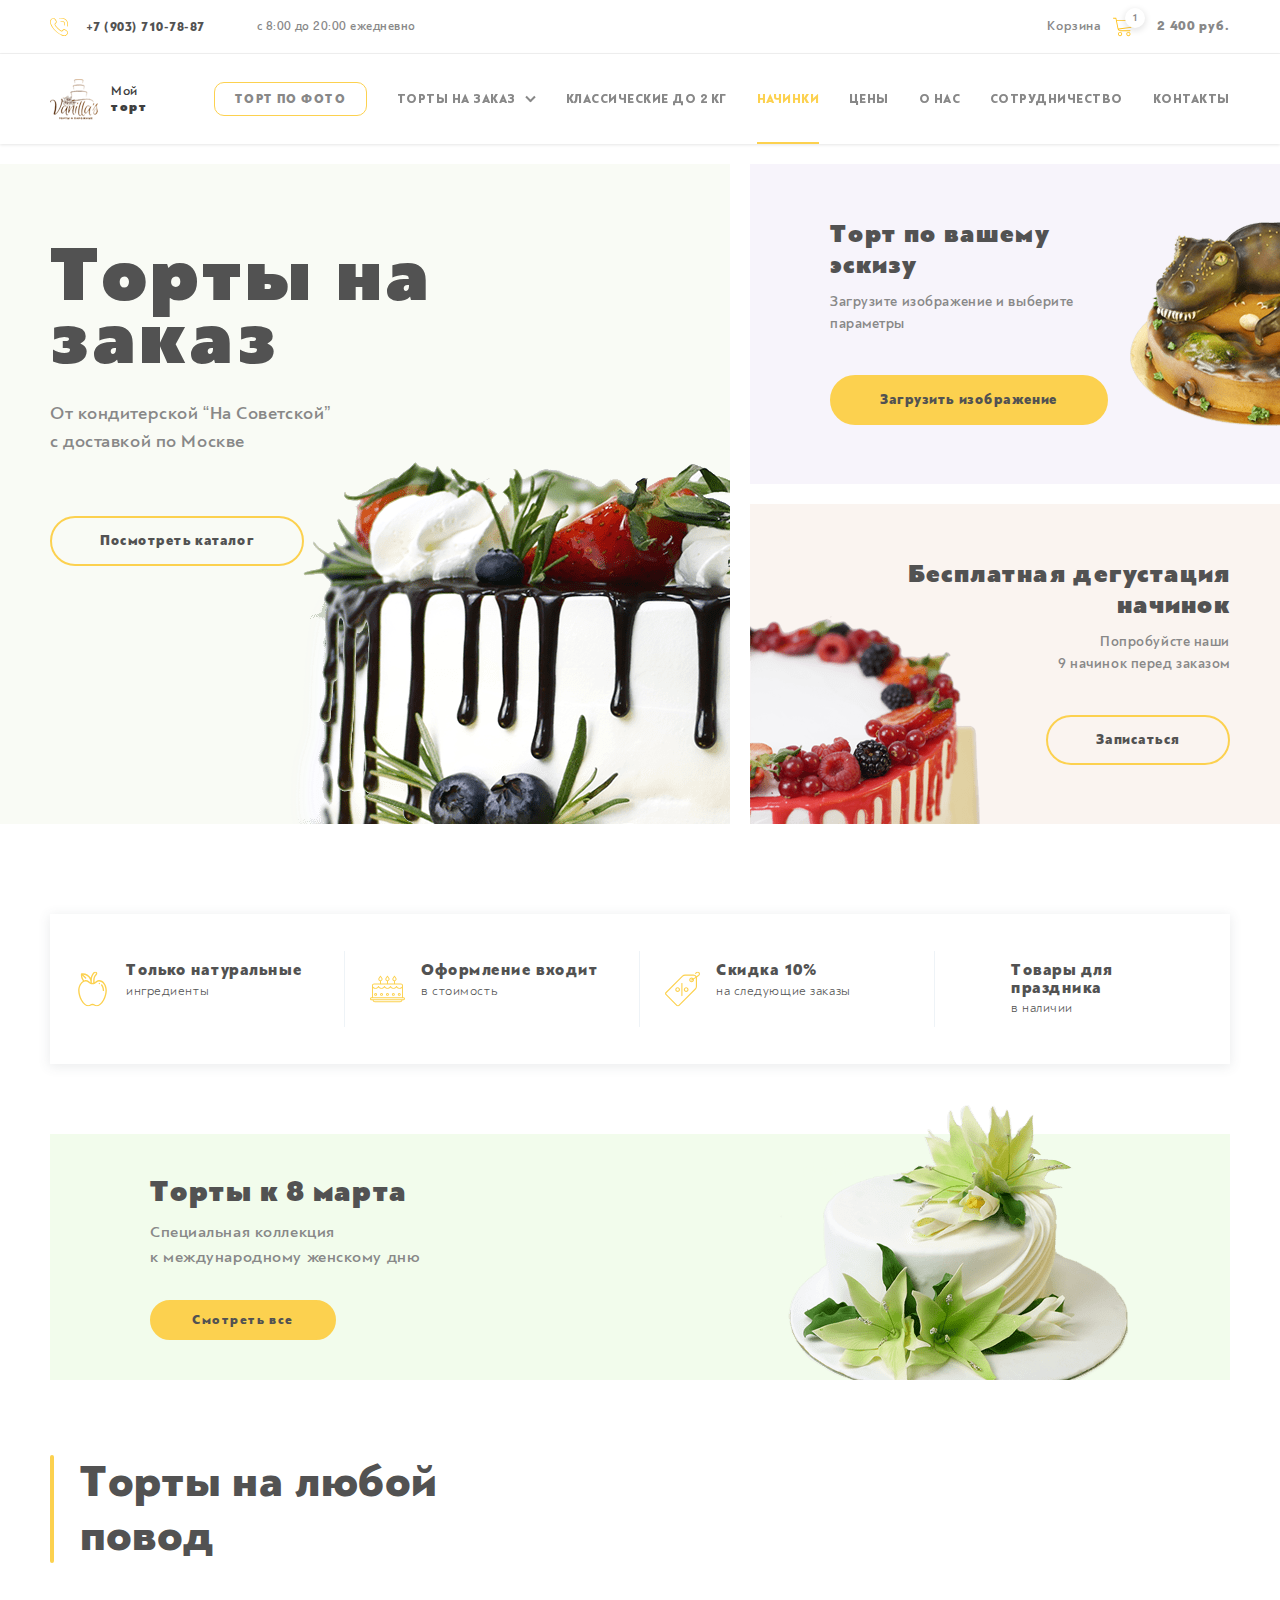
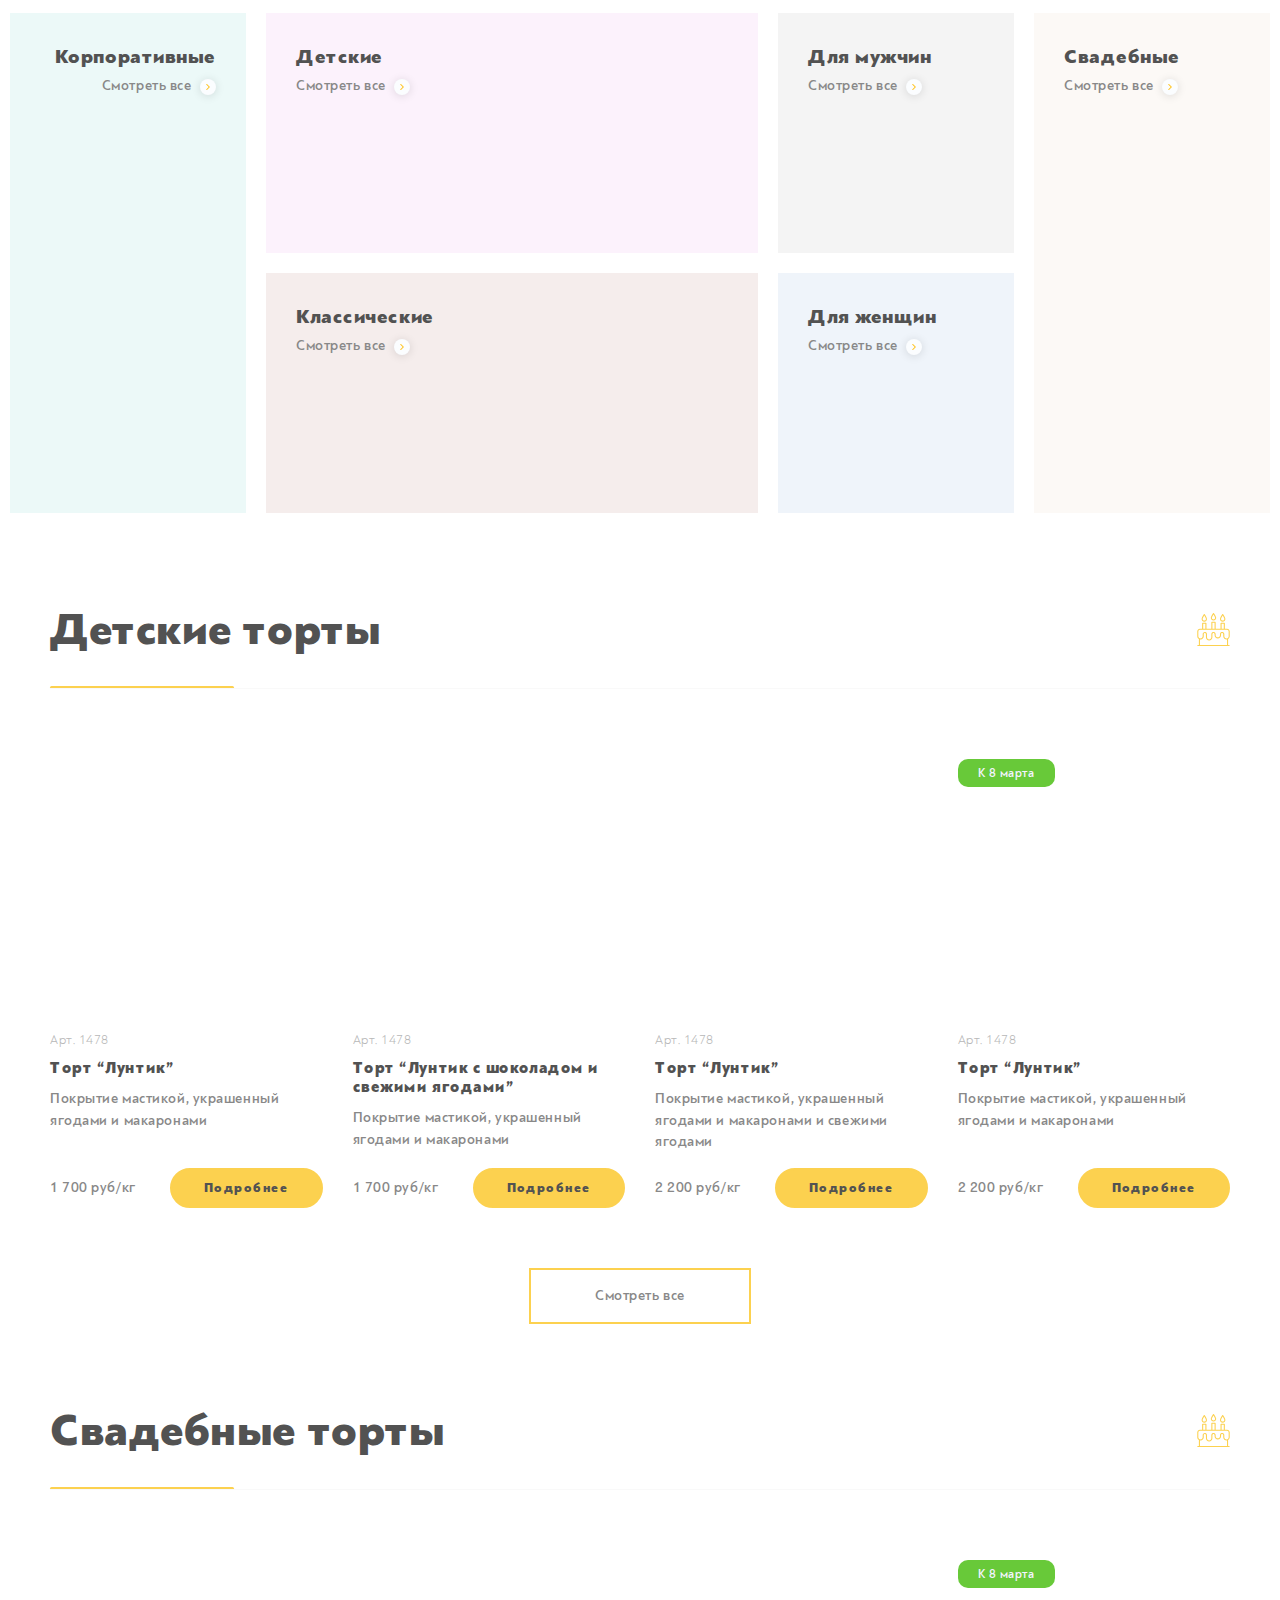
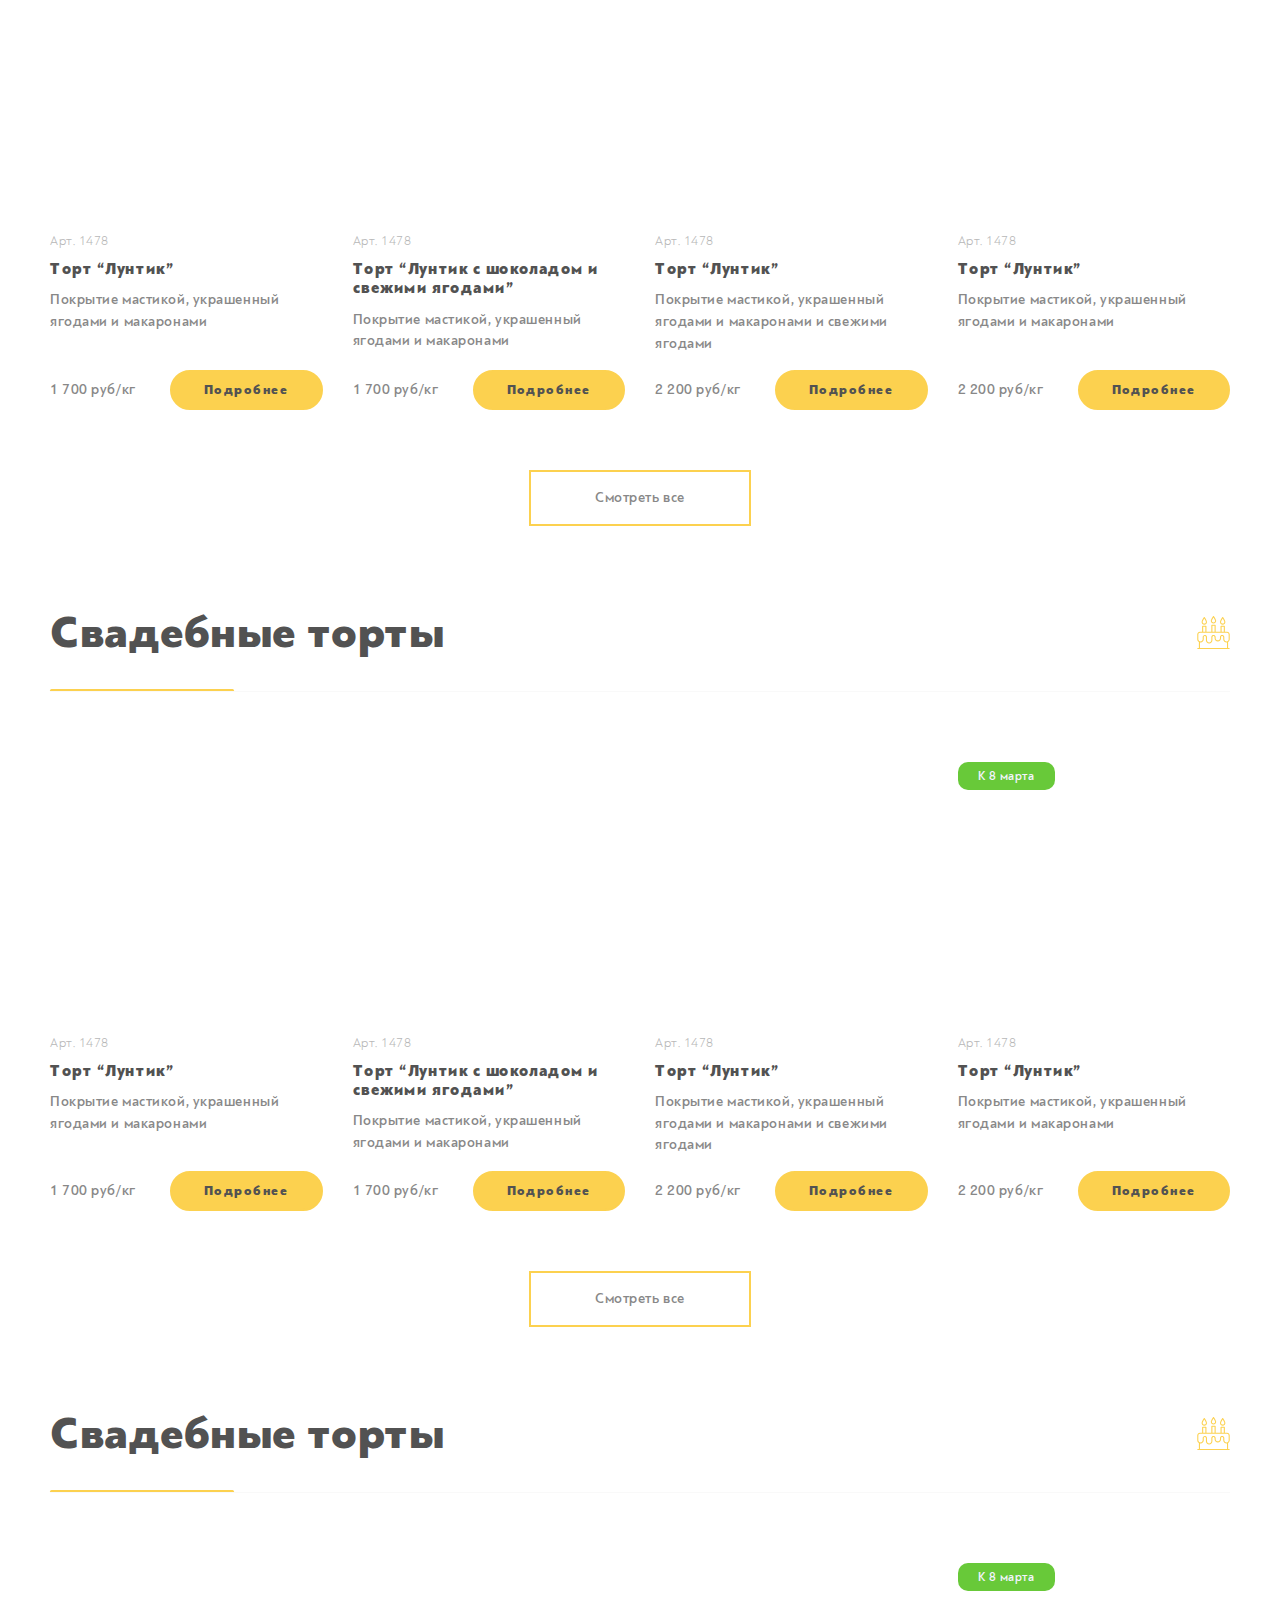
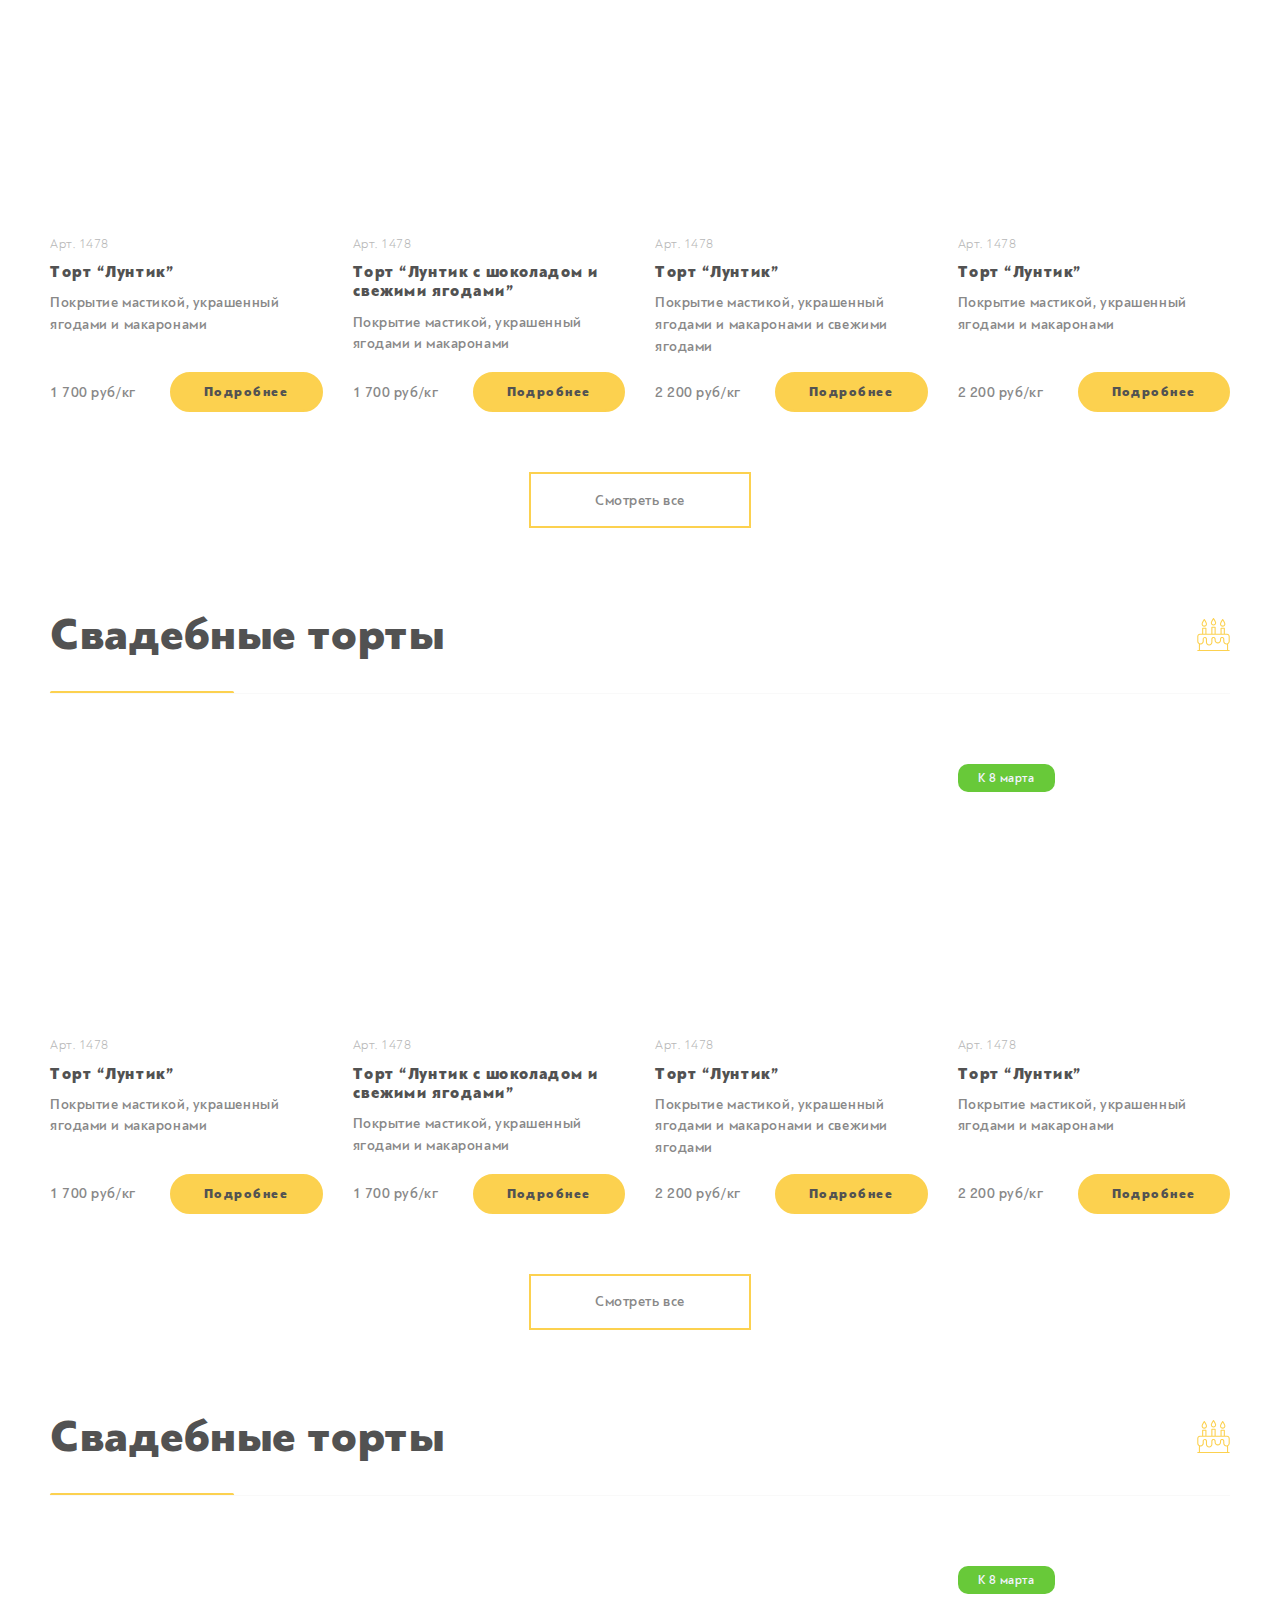
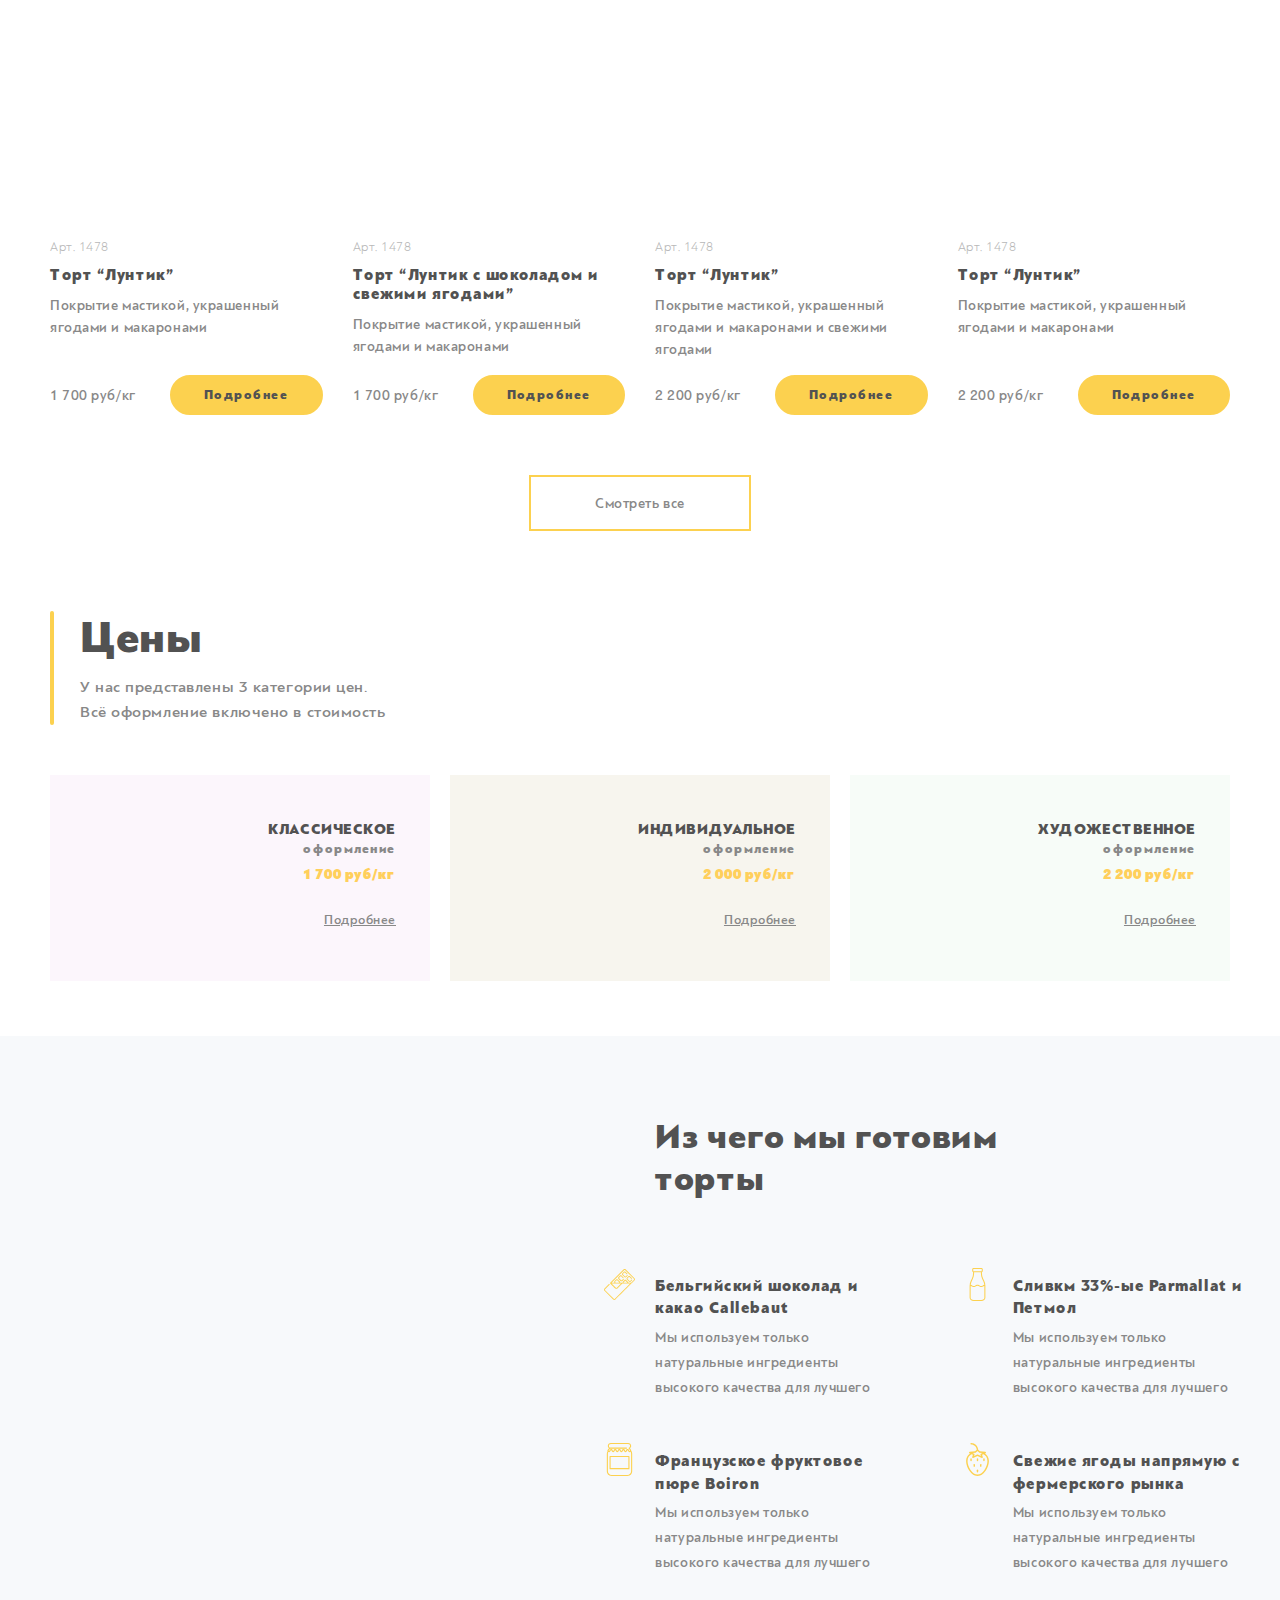
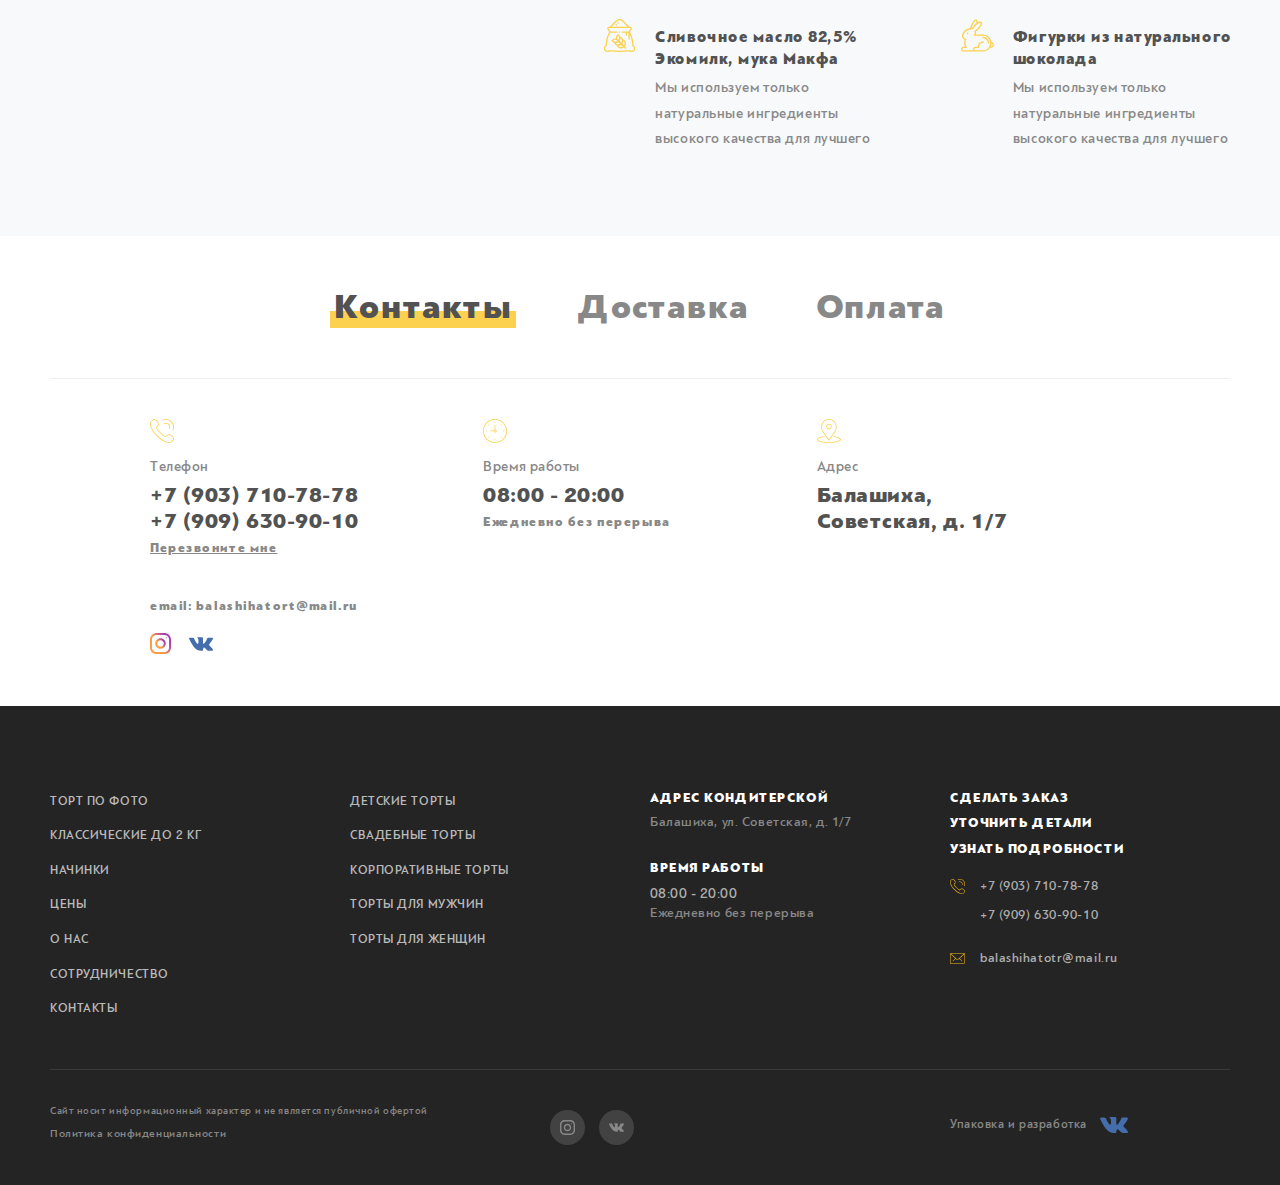
==== commit e8a6fe50: "Add files via upload" ====
--- a/index.html
+++ b/index.html
@@ -10,7 +10,7 @@
 	<link rel="stylesheet" type="text/css" href="css/bootstrap-grid.css" />
 	<link rel="stylesheet" type="text/css" href="css/menu.css" />
 	<link rel="stylesheet" type="text/css" href="css/jquery.formstyler.css" />
-	<link rel="stylesheet" type="text/css" href="css/datepicker.css" />
+	<link rel="stylesheet" href="css/bootstrap-datetimepicker.min.css" />
 </head>
 <body class="loaded">
 
@@ -127,7 +127,10 @@
 				<div class="menu-grid">
 					<div class="menu-grid__item">
 						<a href="#" class="menu-grid-block menu-grid-block--style1 menu-grid-block--lg">
-							<div class="menu-grid-block__img"><img class="lazy" data-src="img/menu-grid-img1.png" alt=""></div>
+							<div class="menu-grid-block__img">
+								<img class="lazy d-none d-sm-block" data-src="img/menu-grid-img1.png" alt="">
+								<img class="lazy d-sm-none" data-src="img/menu-grid-img1_inverted.png" alt="">
+							</div>
 							<div class="menu-grid-block__title">Корпоративные</div>
 							<div class="view-all">Смотреть всe <span class="arrow"></span></div>
 						</a>
@@ -853,7 +856,7 @@
 												<div class="contacts-block__title">Адрес</div>
 												<div class="contacts-block__descr">Балашиха, <br>Советская, д. 1/7</div>
 												<div class="contacts-block__text">
-													<a href="#" class="link">Построить маршрут</a>
+													<a href="https://yandex.ru/maps/-/CCg1nH4C" class="navigator d-md-none"><img src="img/knopka_navigator.png" alt="" width="200"></a>
 												</div>
 											</div>
 										</div>
@@ -876,7 +879,7 @@
 							<div class="row">
 								<div class="col-xl-8 col-lg-10 offset-xl-2 offset-lg-1">
 									<div class="row">
-										<div class="col-md-6 col-lg-5 offset-lg-1 ">
+										<div class="col-sm-6 col-lg-5 offset-lg-1 ">
 											<div class="delivery-block">
 												<div class="delivery-block__head">
 													<svg class="icon icon-food-and-restaurant-1"><use xlink:href="#icon-food-and-restaurant-1"></use></svg>
@@ -889,7 +892,7 @@
 												При онлайн оплате заказа стоимость доставки включается в общую сумму.</p>
 											</div>
 										</div>
-										<div class="col-md-6 col-lg-5 offset-lg-1">
+										<div class="col-sm-6 col-lg-5 offset-lg-1">
 											<div class="delivery-block">
 												<div class="delivery-block__head">
 													<svg class="icon icon-box"><use xlink:href="#icon-box"></use></svg>
@@ -908,31 +911,35 @@
 							<p class="font-bold text-center mb40">Уважаемые покупатели! <br>
 							Мы начинаем выполнение вашего заказа только после 50% предоплаты</p>
 							<div class="row">
-								<div class="col-md-4  ">
-									<div class="delivery-block">
-										<div class="delivery-block__head">
-											<svg class="icon icon-credit-card-2"><use xlink:href="#icon-credit-card-2"></use></svg>
-											<div class="delivery-block__title">Онлайн оплата <br>на сайте</div>
+								<div class="col-xl-10 offset-xl-1">
+									<div class="row">
+										<div class="col-md-4  col-sm-6">
+											<div class="delivery-block">
+												<div class="delivery-block__head">
+													<svg class="icon icon-credit-card-2"><use xlink:href="#icon-credit-card-2"></use></svg>
+													<div class="delivery-block__title">Онлайн оплата <br>на сайте</div>
+												</div>
+												<p>- Заказ от 5 кг по Москве  - бесплатно;</p>
+											</div>
 										</div>
-										<p>- Заказ от 5 кг по Москве  - бесплатно;</p>
-									</div>
-								</div>
-								<div class="col-md-4 ">
-									<div class="delivery-block">
-										<div class="delivery-block__head">
-											<svg class="icon icon-wallet"><use xlink:href="#icon-wallet"></use></svg>
-											<div class="delivery-block__title">Наличными  или картой  в кондитерской</div>
+										<div class="col-md-4 col-sm-6">
+											<div class="delivery-block">
+												<div class="delivery-block__head">
+													<svg class="icon icon-wallet"><use xlink:href="#icon-wallet"></use></svg>
+													<div class="delivery-block__title">Наличными  или картой  в кондитерской</div>
+												</div>
+												<p>Балашиха, ул. Советская, д. 1/7</p>
+											</div>
 										</div>
-										<p>Балашиха, ул. Советская, д. 1/7</p>
-									</div>
-								</div>
-								<div class="col-md-4 ">
-									<div class="delivery-block">
-										<div class="delivery-block__head">
-											<svg class="icon icon-credit-card-1"><use xlink:href="#icon-credit-card-1"></use></svg>
-											<div class="delivery-block__title">Перевод на карту Сбербанка</div>
+										<div class="col-md-4 col-sm-6">
+											<div class="delivery-block">
+												<div class="delivery-block__head">
+													<svg class="icon icon-credit-card-1"><use xlink:href="#icon-credit-card-1"></use></svg>
+													<div class="delivery-block__title">Перевод на карту Сбербанка</div>
+												</div>
+												<p>Ежедневно без перерыва</p>
+											</div>
 										</div>
-										<p>Ежедневно без перерыва</p>
 									</div>
 								</div>
 							</div>
@@ -1174,15 +1181,15 @@
 				<div class="mb5"><strong>Начинка:</strong> белый лес</div>
 				<div class="mb5"><strong>Вес:</strong> 4 кг (8 человек) </div>
 				<div class="mb5"><strong>Надпись:</strong> С днём рождения, Елена Александовна (на ленте) </div>
-				<div class="mb5 mt10">Стоимость: <span class="price">3 400 руб.</span></div>
+				<div class="total">Стоимость: <strong>3 400 руб.</strong></div>
 			</div>
 		</div>
 		<div class="col-md-6 mb30">
-			<p class="size-lm text-center">Введите, пожалуйста, свои данные и наш менеджер свяжется с вами в течение нескольких минут</p>
-			<form action="#">
+			<p class="size-lm text-center mt10">Введите, пожалуйста, свои данные и наш менеджер свяжется с вами в течение нескольких минут</p>
+			<form action="#" class="mt60 mt-sm-20">
 				<div class="form-field">
 					<div class="form-field-icon">
-						<input type="text" class="datepicker-here form-input" placeholder="Дата">
+						<input type="date" class="form-input" id="datetimepicker1" placeholder="Дата и время">
 						<span class="form-icon"><span class="arrow"></span></span>
 					</div>
 				</div>
@@ -1195,7 +1202,7 @@
 				<div class="form-field">
 					<input type="email" class="form-input " placeholder="Email">
 				</div>
-				<input type="submit" value="Оформить заказ" class="btn btn--block btn--warning btn--lg">
+				<input type="submit" value="Оформить заказ" class="btn btn--block btn--warning btn--lg mt35">
 				<p class="mt10 size-xs text-center color-default mb0">
 					Нажимая кнопку, вы соглашаетесь <br>с <a data-fancybox data-src="#popup-conditions"  href="javascript:;" onclick="javascript:parent.jQuery.fancybox.close();" class="link">условиями обработки данных</a>
 				</p>
@@ -1449,15 +1456,15 @@
 					<li>- После дегустации вы делаете заказ торта весом от 3 кг с понравившейся начинкой </li>
 				</ul>
 			</div>
-			<p class="size-sm color-default">* Стоимость доставки рассчитывается как доставка торта <br>
+			<p class="size-sm color-default mt130 mt-md-150 mt-sm-20">* Стоимость доставки рассчитывается как доставка торта <br>
 			В случае заказа торта весом менее 3 кг или отказа от заказа оплачивается дегустационный набор</p>
 		</div>
 		<div class="col-md-6 mb30">
-			<p class="size-lm text-center">Введите, пожалуйста, свои данные и наш менеджер свяжется с вами в течение нескольких минут</p>
-			<form action="#">
+			<p class="size-lm text-center mt10">Введите, пожалуйста, свои данные и наш менеджер свяжется с вами в течение нескольких минут</p>
+			<form action="#" class="mt60 mt-sm-20 ">
 				<div class="form-field">
 					<div class="form-field-icon">
-						<input type="text" class="datepicker-here form-input" placeholder="Дата">
+						<input type="text" class="form-input" id="datetimepicker" placeholder="Дата">
 						<span class="form-icon"><span class="arrow"></span></span>
 					</div>
 				</div>
@@ -1470,7 +1477,7 @@
 				<div class="form-field">
 					<input type="email" class="form-input" placeholder="Email">
 				</div>
-				<input type="submit" value="Оформить заказ" class="btn btn--block btn--warning btn--lg">
+				<input type="submit" value="Оформить заказ" class="mt35 btn btn--block btn--warning btn--lg">
 				<p class="mt10 size-xs text-center color-default mb0">
 					Нажимая кнопку, вы соглашаетесь <br>с <a data-fancybox data-src="#popup-conditions"  href="javascript:;" onclick="javascript:parent.jQuery.fancybox.close();" class="link">условиями обработки данных</a>
 				</p>
@@ -1748,6 +1755,13 @@
 	</linearGradient>
 	</defs>
 	<defs>
+	<symbol id="icon-delete" viewBox="0 0 32 32">
+	<title>delete</title>
+	<path d="M20.414 11.594c-0.414 0-0.749 0.335-0.749 0.749v14.164c0 0.414 0.335 0.749 0.749 0.749s0.749-0.336 0.749-0.749v-14.164c0-0.414-0.335-0.749-0.749-0.749z"></path>
+	<path d="M11.571 11.594c-0.414 0-0.749 0.335-0.749 0.749v14.164c0 0.414 0.335 0.749 0.749 0.749s0.749-0.336 0.749-0.749v-14.164c0-0.414-0.335-0.749-0.749-0.749z"></path>
+	<path d="M5.126 9.527v18.464c0 1.091 0.4 2.116 1.099 2.852 0.696 0.737 1.664 1.156 2.678 1.158h14.179c1.014-0.002 1.982-0.42 2.678-1.158 0.699-0.735 1.099-1.76 1.099-2.852v-18.464c1.39-0.369 2.29-1.711 2.104-3.137s-1.401-2.492-2.839-2.492h-3.837v-0.937c0.004-0.788-0.307-1.544-0.865-2.101s-1.315-0.866-2.103-0.859h-6.655c-0.788-0.006-1.545 0.303-2.103 0.859s-0.869 1.313-0.865 2.101v0.937h-3.837c-1.438 0-2.652 1.067-2.839 2.492s0.715 2.768 2.104 3.137zM23.082 30.501h-14.179c-1.281 0-2.278-1.101-2.278-2.511v-18.398h18.735v18.398c0 1.41-0.997 2.511-2.278 2.511zM11.196 2.96c-0.005-0.39 0.148-0.766 0.425-1.041s0.653-0.427 1.044-0.42h6.655c0.39-0.007 0.767 0.145 1.044 0.42s0.43 0.651 0.425 1.041v0.937h-9.592zM5.86 5.396h20.264c0.745 0 1.349 0.604 1.349 1.349s-0.604 1.349-1.349 1.349h-20.264c-0.745 0-1.349-0.604-1.349-1.349s0.604-1.349 1.349-1.349z"></path>
+	<path d="M15.992 11.594c-0.414 0-0.749 0.335-0.749 0.749v14.164c0 0.414 0.335 0.749 0.749 0.749s0.749-0.336 0.749-0.749v-14.164c0-0.414-0.335-0.749-0.749-0.749z"></path>
+	</symbol>
 	<symbol id="icon-dots-more" viewBox="0 0 32 32">
 	<title>dots-more</title>
 	<path d="M4 12c-2.2 0-4 1.8-4 4s1.8 4 4 4 4-1.8 4-4-1.8-4-4-4zM28 12c-2.2 0-4 1.8-4 4s1.8 4 4 4 4-1.8 4-4-1.8-4-4-4zM16 12c-2.2 0-4 1.8-4 4s1.8 4 4 4 4-1.8 4-4-1.8-4-4-4z"></path>
@@ -1960,9 +1974,9 @@
 </svg>
 
 <div class="icon-load">
-	<div class="ball a"></div>
+<!-- 	<div class="ball a"></div>
 	<div class="ball b"></div>
-	<div class="ball c"></div>
+	<div class="ball c"></div> -->
 </div>
 <script src="js/jquery-3.2.1.min.js"></script>
 <script src="js/jquery.fancybox.min.js"></script>
@@ -1970,11 +1984,14 @@
 <script src="js/slick.min.js"></script>
 <script src="js/jquery.formstyler.min.js"></script>
 <script src="js/jquery.maskedinput.min.js"></script> 
-<script src="js/datepicker.min.js"></script>
 <script src="js/menu.js"></script>
 <script src="js/jquery.lazy.min.js"></script>
 
 <script defer src="https://api-maps.yandex.ru/2.1/?load=package.standard&amp;apikey=dfeede90-0c41-4832-a234-cf7898175c75&amp;lang=ru_RU" type="text/javascript"></script>
+
+
+<script src="js/moment-with-locales.min.js"></script>
+<script src="js/bootstrap-datetimepicker.min.js"></script>
 <script src="js/custom.js"></script>
 
 </body>
--- a/css/style.css
+++ b/css/style.css
@@ -104,6 +104,8 @@
   display: flex;
   letter-spacing: 0.056rem;
   overflow-x: hidden; }
+  body.fancybox-active {
+    overflow: hidden; }
 
 @font-face {
   font-family: "PFBagueSansPro";
@@ -289,6 +291,12 @@
 
 .mt50 {
   margin-top: 5rem !important; }
+
+.mt60 {
+  margin-top: 6rem !important; }
+
+.mt130 {
+  margin-top: 13rem !important; }
 
 .mb0 {
   margin-bottom: 0 !important; }
@@ -1083,6 +1091,8 @@
     position: absolute;
     left: 0;
     top: -.2rem; }
+  .phone__link:hover {
+    color: #fcd14f; }
 
 .work-time {
   font-size: 1.2rem;
@@ -1520,6 +1530,8 @@
     border-right: .1rem solid #eef3f7; }
     .adversting-block:last-child {
       border-right: none; }
+    .adversting-block:focus {
+      outline: none; }
     .adversting-block__title {
       font-size: 1.6rem;
       font-weight: 800;
@@ -1784,6 +1796,9 @@
       position: relative;
       overflow: hidden; }
 
+.cd-gallery .card {
+  height: 100%; }
+
 .card-description {
   font-size: 1.3rem;
   max-width: 25rem; }
@@ -2164,22 +2179,17 @@
 
 .delivery-block {
   margin-bottom: 5rem; }
-  .delivery-block__head {
-    text-align: center;
-    max-width: 18rem;
-    margin: 0 auto; }
-    .delivery-block__head .icon {
-      font-size: 3rem;
-      color: #525252;
-      margin-bottom: 1rem; }
+  .delivery-block__head .icon {
+    font-size: 3rem;
+    color: #fcd14f;
+    margin-bottom: 1rem; }
   .delivery-block__title {
     position: relative;
     font-size: 1.5rem;
     font-weight: 800;
     color: #525252;
     line-height: 1.2;
-    max-width: 18rem;
-    margin: 0 auto; }
+    max-width: 18rem; }
     .delivery-block__title:after {
       content: '';
       display: block;
@@ -2189,12 +2199,9 @@
       border-radius: 0.2rem;
       background-color: #fcd14f;
       margin-bottom: 1.7rem;
-      margin-top: 1.7rem;
-      margin-left: auto;
-      margin-right: auto; }
+      margin-top: 1.7rem; }
   .delivery-block p {
-    max-width: 32rem;
-    margin: 0 auto; }
+    max-width: 32rem; }
 
 .social__link {
   display: inline-block;
@@ -2267,18 +2274,19 @@
   font-size: 1.3rem;
   margin-bottom: 2rem;
   padding-top: 1rem; }
-  .stuffing-block:hover .stuffing-block__img img {
+  .stuffing-block:not(.no-hover):hover .stuffing-block__img img {
     opacity: 0.5;
     -webkit-transform: scale(1);
     -ms-transform: scale(1);
     transform: scale(1); }
-  .stuffing-block:hover .stuffing-block__caption:before,
-  .stuffing-block:hover .stuffing-block__info {
+  .stuffing-block:not(.no-hover):hover .stuffing-block__caption:before,
+  .stuffing-block:not(.no-hover):hover .stuffing-block__info {
     opacity: 1;
     -webkit-transform: scale(1);
     -ms-transform: scale(1);
     transform: scale(1); }
   .stuffing-block__img {
+    display: inline-block;
     position: relative;
     overflow: hidden;
     background-color: #3085a3; }
@@ -2536,7 +2544,7 @@
       right: 2rem;
       font-size: 0; }
       .upload-img__preview .delete-link .icon {
-        font-size: 2rem;
+        font-size: 3rem;
         color: #fcd14f; }
   .upload-img__text {
     font-size: 1.3rem; }
@@ -2559,6 +2567,15 @@
     font-weight: 800; }
   .upload-img .btn--warning {
     box-shadow: 0 0.1rem 0.7rem 0.1rem rgba(0, 0, 0, 0.1); }
+
+.img-wrap {
+  height: 55.5rem;
+  line-height: 55.5rem;
+  display: block; }
+  .img-wrap img {
+    display: inline-block;
+    vertical-align: middle;
+    max-height: 100%; }
 
 #addImages {
   opacity: 0;
@@ -2796,12 +2813,28 @@
     cursor: pointer;
     overflow: hidden;
     vertical-align: middle;
-    display: inline-block; }
+    height: 3.5rem;
+    width: 3.5rem;
+    border-radius: .5rem;
+    -webkit-transition: all 0.2s ease-in-out;
+    transition: all 0.2s ease-in-out;
+    display: -webkit-inline-box;
+    display: -webkit-inline-flex;
+    display: -ms-inline-flexbox;
+    display: inline-flex;
+    -webkit-box-align: center;
+    -webkit-align-items: center;
+    -ms-flex-align: center;
+    align-items: center;
+    -webkit-box-pack: center;
+    -webkit-justify-content: center;
+    -ms-flex-pack: center;
+    justify-content: center; }
+    .cart-table__remove-item:hover {
+      background: #f7f7f7; }
     .cart-table__remove-item .icon {
       font-size: 1.5rem;
       color: #fcd14f; }
-      .cart-table__remove-item .icon:hover {
-        color: #f1c84c; }
 
 .cart-table-reload {
   text-align: right;
@@ -2831,6 +2864,9 @@
     font-weight: 800;
     color: #525252;
     font-size: 2.2rem; }
+
+#mg-sidebar > div {
+  padding-bottom: 5rem; }
 
 .cd-main-content {
   position: relative; }
@@ -2990,7 +3026,7 @@
   .address-list.dark {
     color: #525252; }
     .address-list.dark .address-list__item a:hover {
-      color: #000; }
+      color: #fcd14f; }
   .address-list__item {
     position: relative;
     padding-left: 3rem;
@@ -3091,6 +3127,8 @@
     padding-right: 1.5rem;
     margin-left: -3.5rem;
     margin-right: -3.5rem; }
+  .popup .card__img {
+    margin-bottom: 2rem; }
 
 .hr {
   background: #eeeeee;
@@ -3396,12 +3434,23 @@
     bottom: 2rem; }
   .cake-simple__img {
     height: 50rem; }
+  .img-wrap {
+    height: 50rem;
+    line-height: 50rem; }
   .candle-numbers.column-5 > .item {
     width: 25%; }
   .text-lg-left {
     text-align: left !important; } }
 
 @media screen and (max-width: 991px) {
+  .mt-md-150 {
+    margin-top: 15rem !important; }
+  .gutter-md30 {
+    margin-left: -1.5rem !important;
+    margin-right: -1.5rem !important; }
+    .gutter-md30 > [class^=col] {
+      padding-left: 1.5rem;
+      padding-right: 1.5rem; }
   #mg-sidebar {
     height: auto !important; }
     #mg-sidebar .sticky, #mg-sidebar .stop, #mg-sidebar > div {
@@ -3572,7 +3621,10 @@
     padding-right: 1rem !important; }
   .cake-simple__img {
     height: auto;
-    max-height: 60rem; }
+    max-height: 40.2rem; }
+  .img-wrap {
+    height: 40.2rem;
+    line-height: 40.2rem; }
   .configuration__item {
     margin-bottom: 3rem; }
   .upload-img__title {
@@ -3603,6 +3655,8 @@
     font-size: 1.1rem; } }
 
 @media screen and (max-width: 767px) {
+  .mt-sm-20 {
+    margin-top: 2rem !important; }
   .btn--lg, a.btn--lg {
     padding-left: 3.2rem;
     padding-right: 3.2rem; }
@@ -3690,12 +3744,15 @@
     margin-bottom: 4rem;
     padding-top: 0;
     padding-bottom: 0;
-    box-shadow: none; }
+    box-shadow: none;
+    margin-left: -12rem;
+    margin-right: -12rem; }
   .adversting-block {
     padding-left: 1.5rem;
     padding-right: 1.5rem;
     padding-top: 2rem;
     margin: 1rem 0;
+    width: 25rem;
     padding-bottom: 2rem;
     border: 0.1rem solid transparent;
     -webkit-transition: all 0.2s ease-in-out;
@@ -3728,8 +3785,7 @@
     .menu-grid-block__img img {
       width: 100%; }
   .menu-grid-block--lg .menu-grid-block__img {
-    width: 80%;
-    max-width: none; }
+    max-width: 80%; }
     .menu-grid-block--lg .menu-grid-block__img img {
       max-height: 100%;
       max-width: 100%;
@@ -3755,6 +3811,11 @@
   .configuration-slider {
     margin-left: -2rem;
     margin-right: -2rem; }
+  .cake-simple__img {
+    max-height: 35rem; }
+  .img-wrap {
+    height: 35rem;
+    line-height: 35rem; }
   .more {
     height: 4.4rem;
     padding: 0 4rem; }
@@ -3806,7 +3867,7 @@
       margin-bottom: 2rem;
       border-bottom: .1rem solid #eee;
       padding-bottom: 2rem;
-      padding-right: 1.7rem; }
+      padding-right: 2.5rem; }
     .cart-table td {
       width: 100%;
       text-align: left;
@@ -3842,7 +3903,7 @@
       padding-left: 0; }
     .cart-table td:last-child {
       position: absolute;
-      top: 1rem;
+      top: 2.7rem;
       right: 0;
       padding: 0;
       width: auto; }
@@ -4011,6 +4072,11 @@
     width: auto;
     max-width: none;
     max-height: none; }
+  .menu-grid-block--style1 {
+    text-align: left; }
+    .menu-grid-block--style1 .menu-grid-block__img {
+      left: auto;
+      right: 0; }
   .card {
     padding-top: 4rem; }
   .card__img {
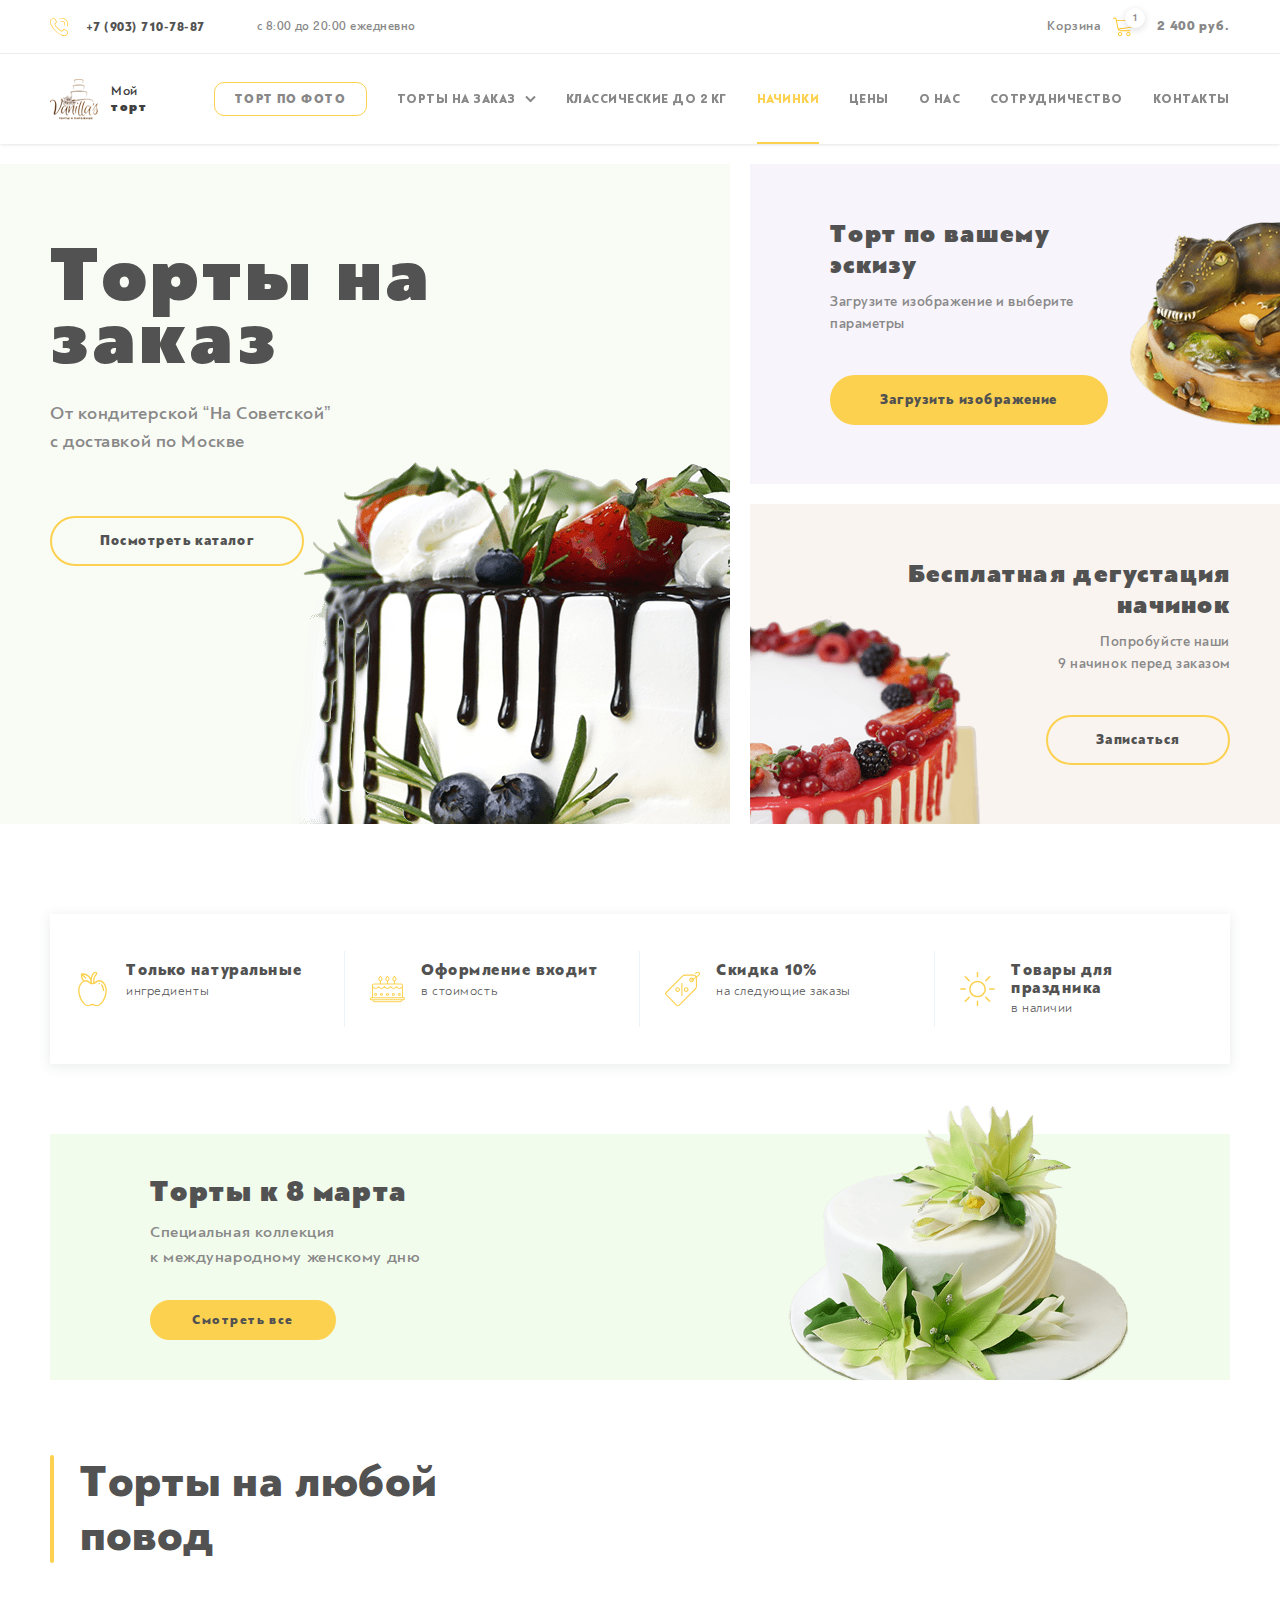
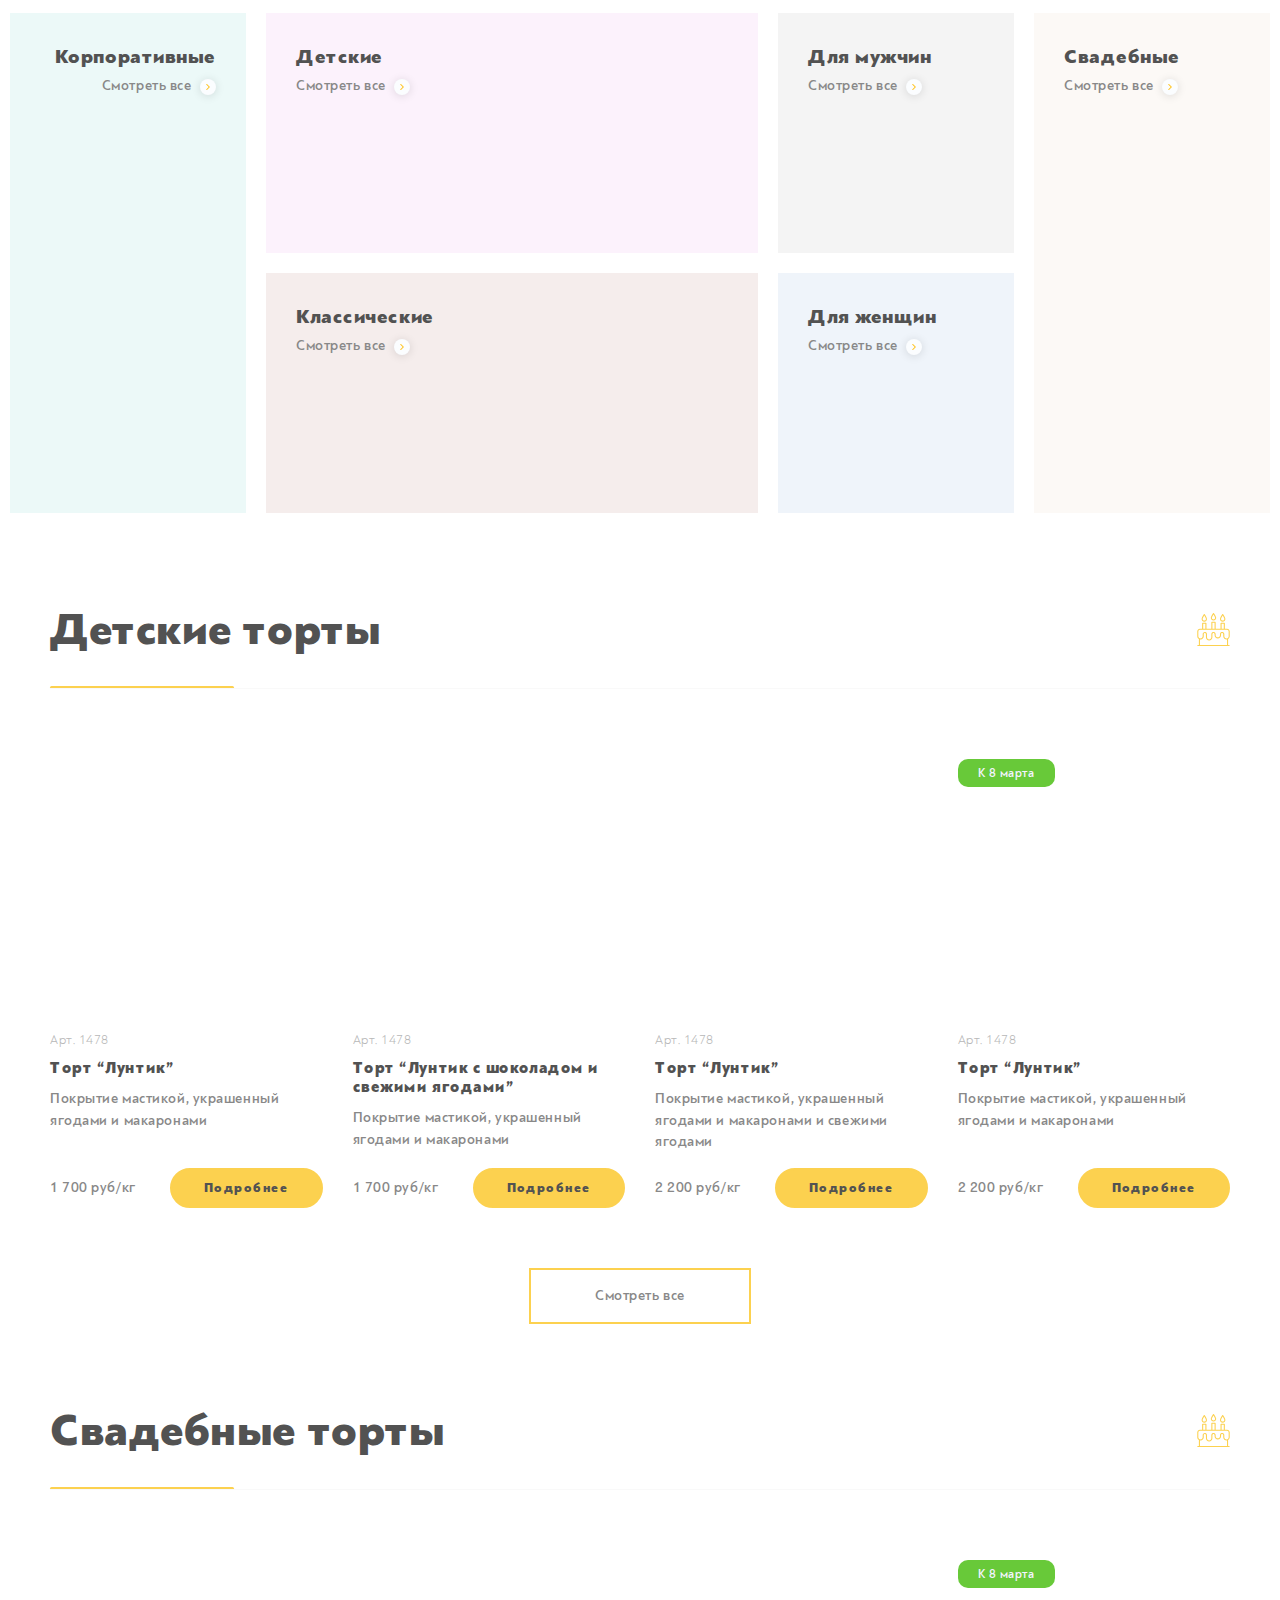
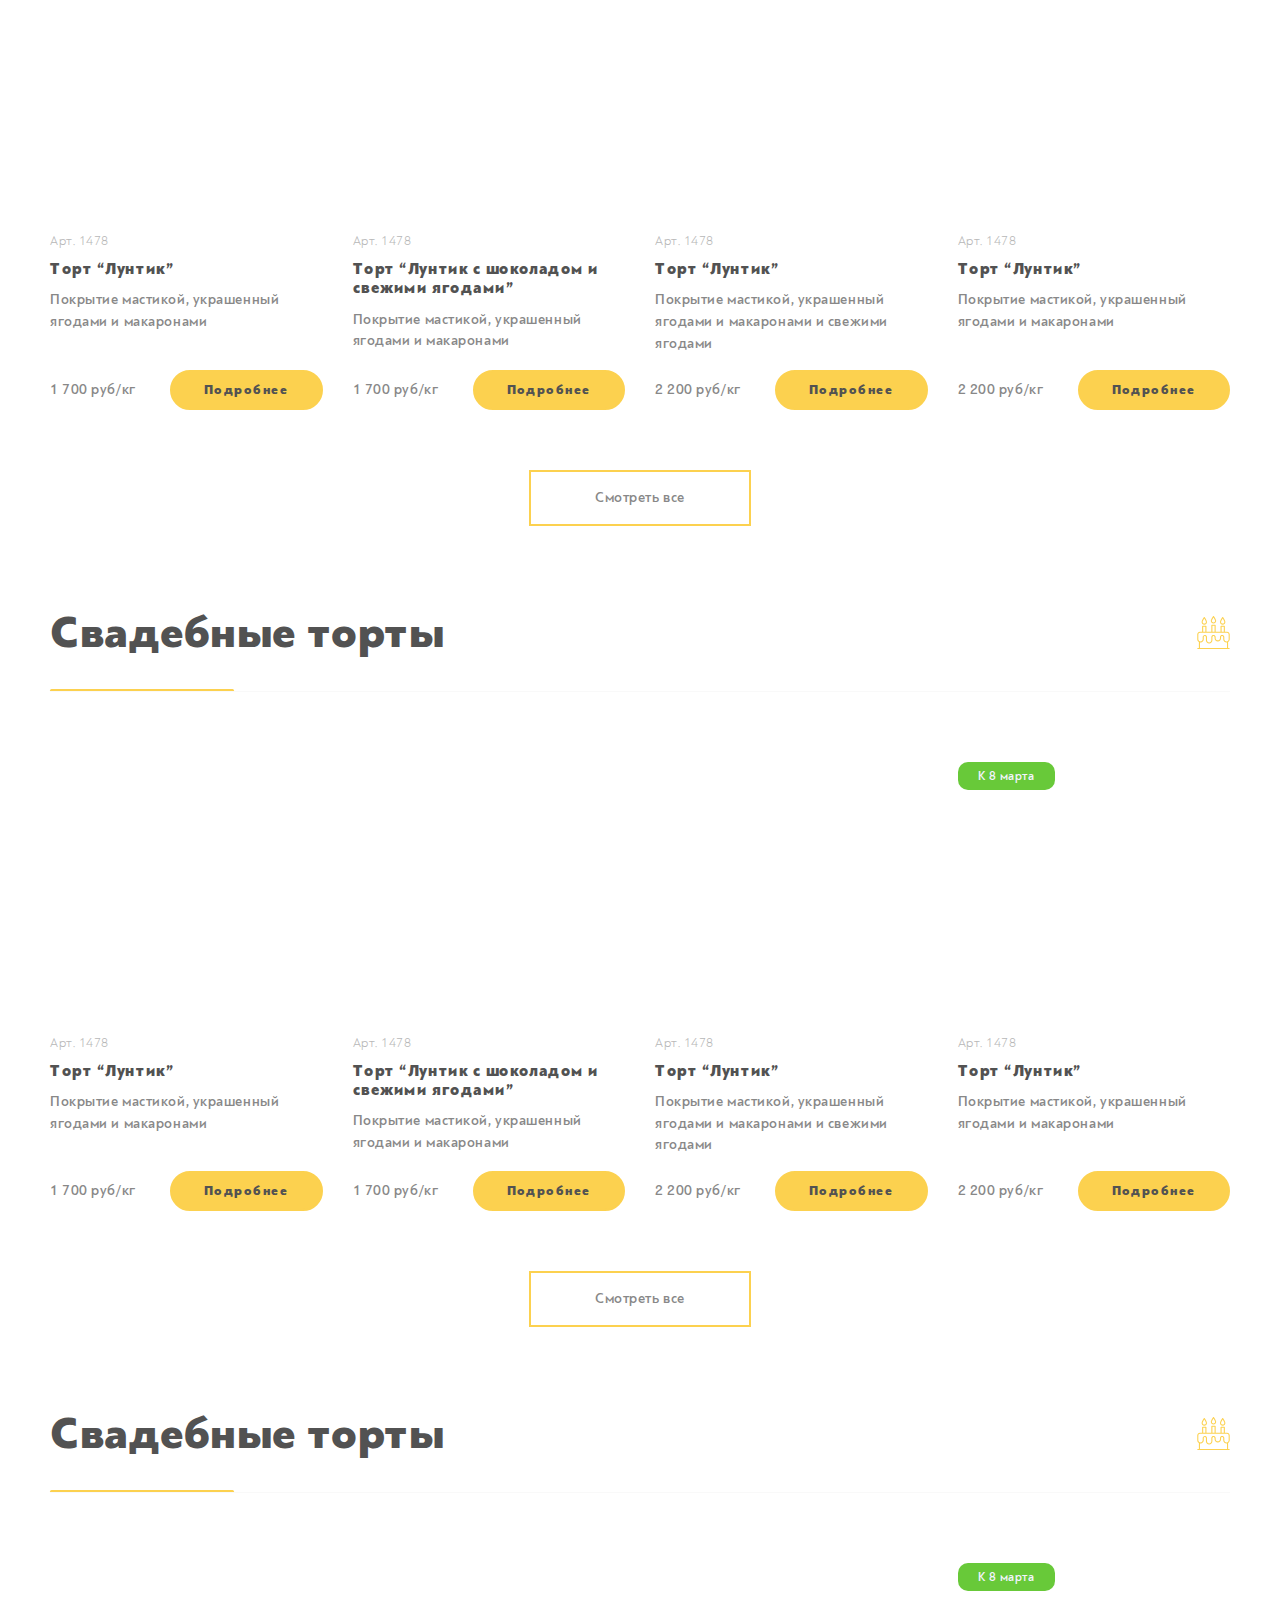
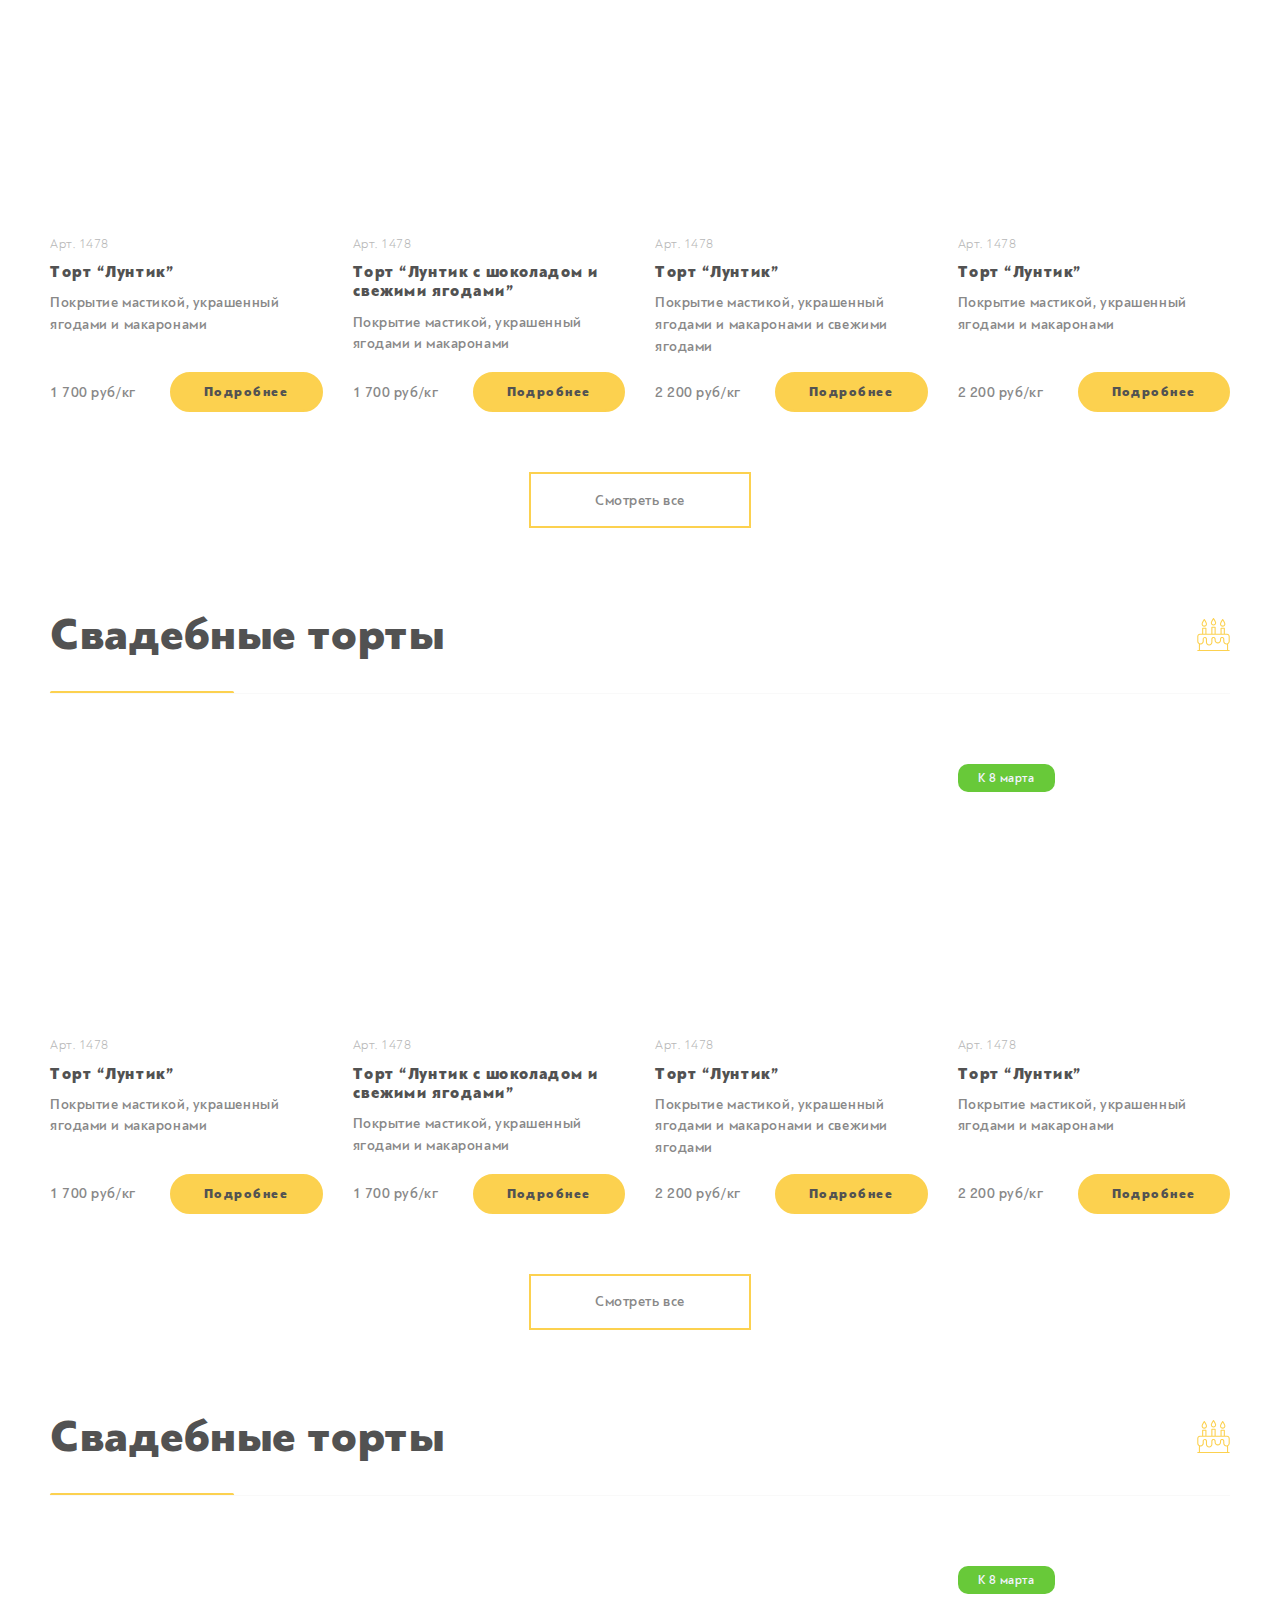
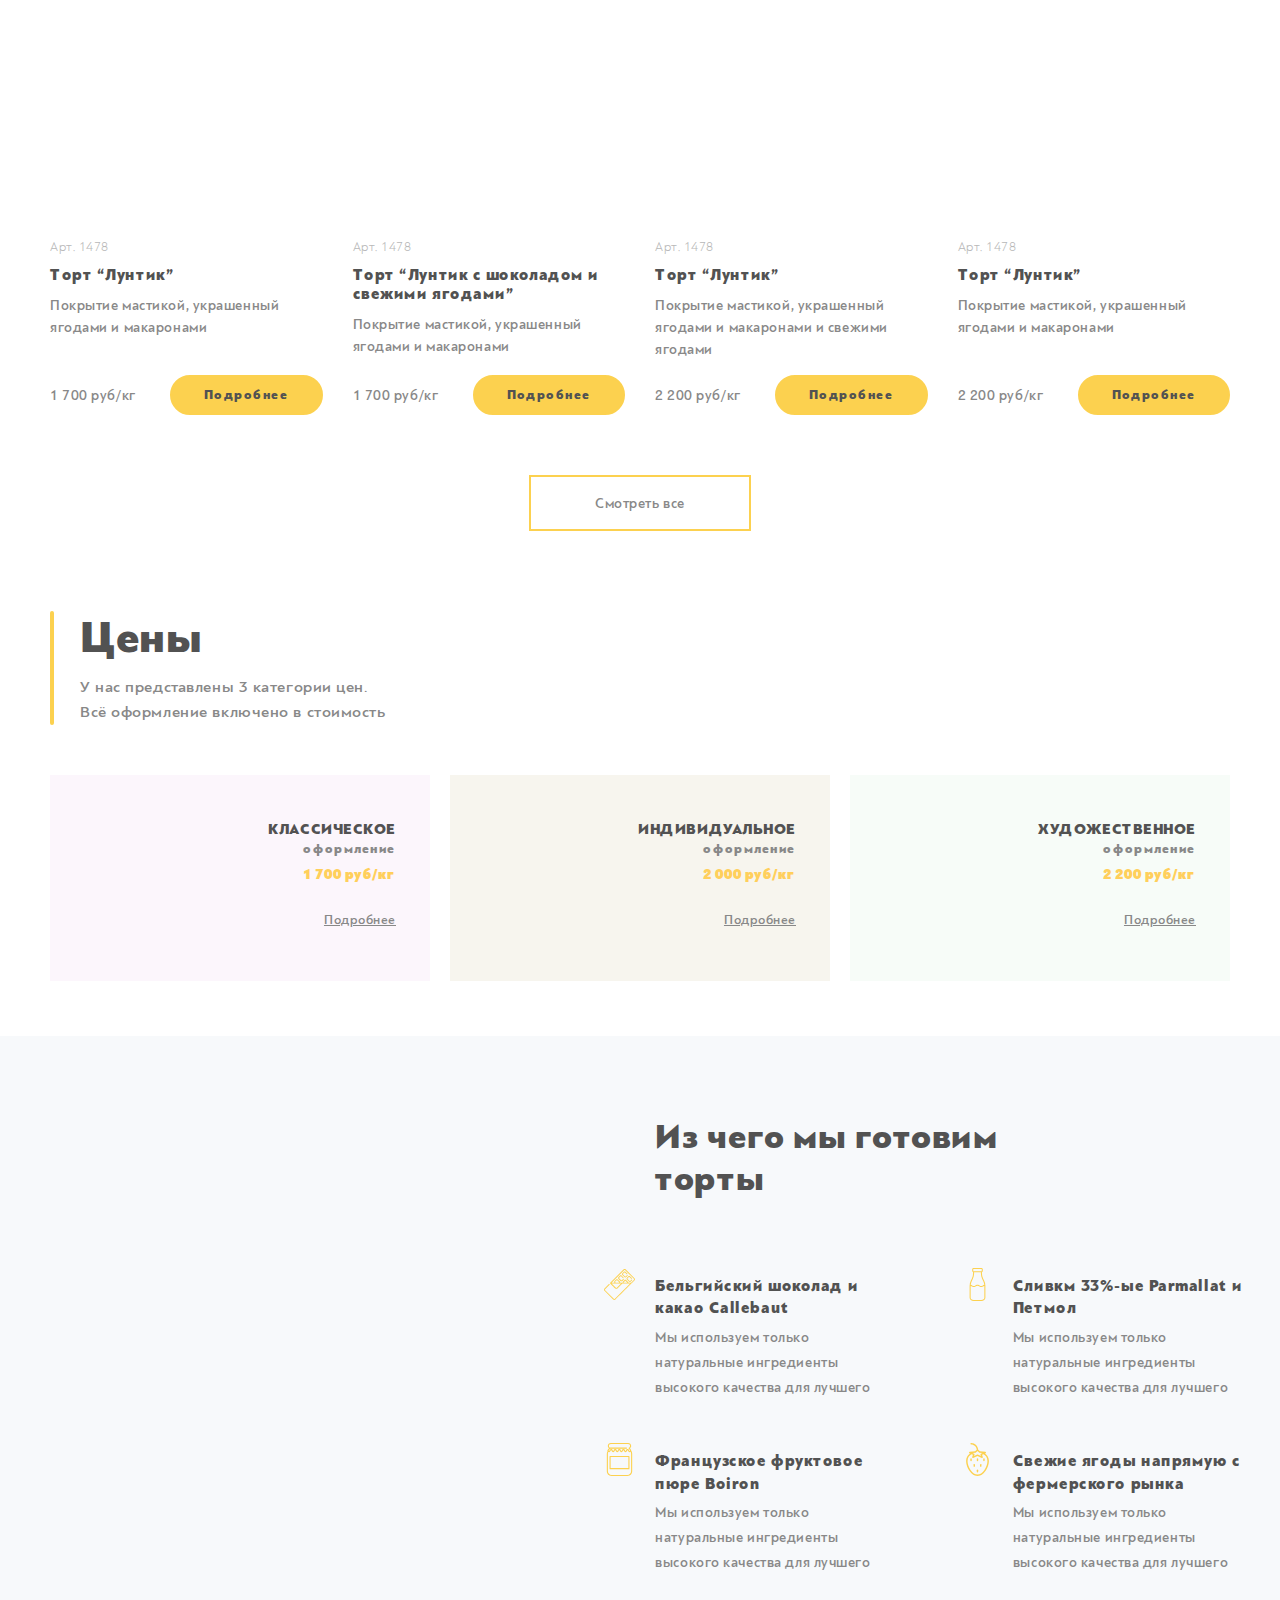
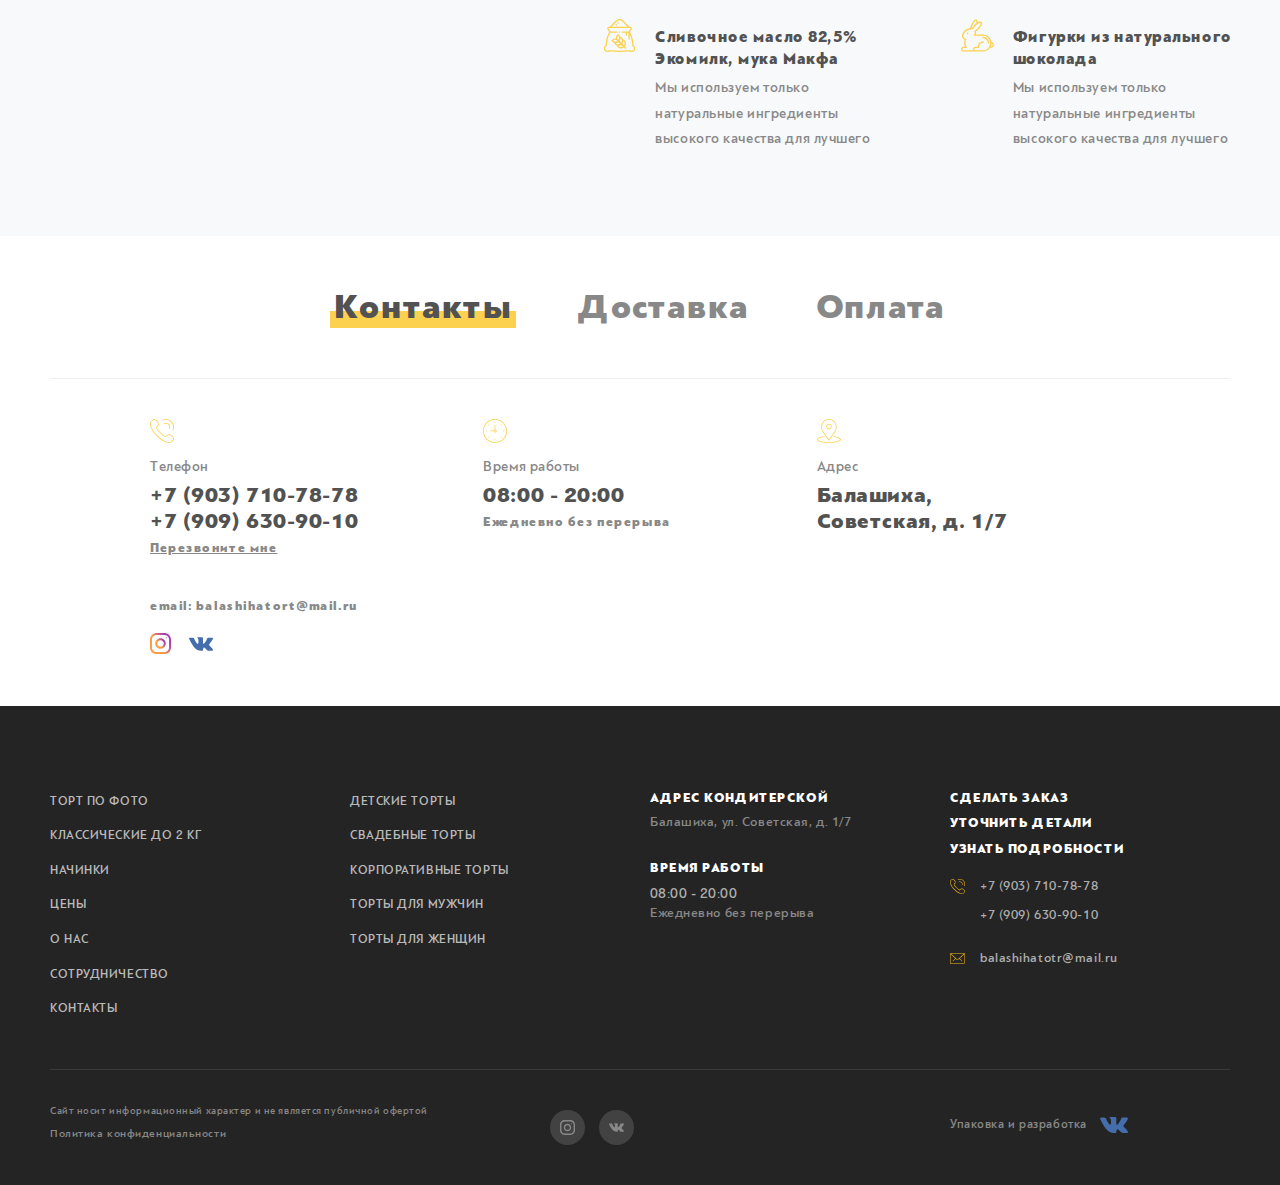
==== commit edbecb0c: "Add files via upload" ====
--- a/index.html
+++ b/index.html
@@ -102,7 +102,7 @@
 					<div class="adversting-block__title">Скидка 10% <span>на следующие заказы</span></div>
 				</div>
 				<div class="adversting-block">
-					<div class="adversting-block__icon"></div>
+					<div class="adversting-block__icon"><svg class="icon icon-sunny"><use xlink:href="#icon-sunny"></use></svg></div>
 					<div class="adversting-block__title">Товары для праздника <span>в наличии</span></div>
 				</div>
 			</div>
@@ -1189,7 +1189,7 @@
 			<form action="#" class="mt60 mt-sm-20">
 				<div class="form-field">
 					<div class="form-field-icon">
-						<input type="date" class="form-input" id="datetimepicker1" placeholder="Дата и время">
+						<input type="text" readonly="true"  class="form-input" id="datetimepicker1" placeholder="Дата и время">
 						<span class="form-icon"><span class="arrow"></span></span>
 					</div>
 				</div>
@@ -1464,7 +1464,7 @@
 			<form action="#" class="mt60 mt-sm-20 ">
 				<div class="form-field">
 					<div class="form-field-icon">
-						<input type="text" class="form-input" id="datetimepicker" placeholder="Дата">
+						<input type="text" readonly="true" class="form-input" id="datetimepicker" placeholder="Дата">
 						<span class="form-icon"><span class="arrow"></span></span>
 					</div>
 				</div>
@@ -1755,6 +1755,18 @@
 	</linearGradient>
 	</defs>
 	<defs>
+	<symbol id="icon-sunny" viewBox="0 0 32 32">
+	<title>sunny</title>
+	<path d="M16 0c-0.384 0-0.696 0.312-0.696 0.696v4.174c0 0.384 0.311 0.696 0.696 0.696s0.696-0.312 0.696-0.696v-4.174c0-0.384-0.312-0.696-0.696-0.696z"></path>
+	<path d="M16 26.435c-0.384 0-0.696 0.312-0.696 0.696v4.174c0 0.384 0.312 0.696 0.696 0.696s0.696-0.312 0.696-0.696v-4.174c0-0.384-0.312-0.696-0.696-0.696z"></path>
+	<path d="M31.304 15.304h-4.174c-0.385 0-0.696 0.312-0.696 0.696s0.312 0.696 0.696 0.696h4.174c0.384 0 0.696-0.312 0.696-0.696s-0.312-0.696-0.696-0.696z"></path>
+	<path d="M4.87 15.304h-4.174c-0.384 0-0.696 0.312-0.696 0.696s0.311 0.696 0.696 0.696h4.174c0.384 0 0.696-0.312 0.696-0.696s-0.312-0.696-0.696-0.696z"></path>
+	<path d="M27.622 26.639l-3.478-3.478c-0.272-0.272-0.712-0.272-0.984 0s-0.272 0.712 0 0.984l3.478 3.478c0.136 0.136 0.314 0.204 0.492 0.204s0.356-0.068 0.492-0.204c0.272-0.272 0.272-0.712 0-0.984z"></path>
+	<path d="M8.84 7.856l-3.478-3.478c-0.272-0.272-0.712-0.272-0.984 0s-0.272 0.712 0 0.984l3.478 3.478c0.136 0.136 0.314 0.204 0.492 0.204s0.356-0.068 0.492-0.204c0.272-0.272 0.272-0.712 0-0.984z"></path>
+	<path d="M8.84 23.16c-0.272-0.272-0.712-0.272-0.984 0l-3.478 3.478c-0.272 0.272-0.272 0.712 0 0.984 0.136 0.136 0.314 0.204 0.492 0.204s0.356-0.068 0.492-0.204l3.478-3.478c0.272-0.272 0.272-0.712 0-0.984z"></path>
+	<path d="M27.622 4.378c-0.272-0.272-0.712-0.272-0.984 0l-3.478 3.478c-0.272 0.272-0.272 0.712 0 0.984 0.136 0.136 0.314 0.204 0.492 0.204s0.356-0.068 0.492-0.204l3.478-3.478c0.272-0.272 0.272-0.712 0-0.984z"></path>
+	<path d="M16 8.348c-4.219 0-7.652 3.433-7.652 7.652s3.433 7.652 7.652 7.652 7.652-3.433 7.652-7.652c0-4.219-3.433-7.652-7.652-7.652zM16 22.261c-3.452 0-6.261-2.809-6.261-6.261s2.809-6.261 6.261-6.261 6.261 2.809 6.261 6.261-2.809 6.261-6.261 6.261z"></path>
+	</symbol>
 	<symbol id="icon-delete" viewBox="0 0 32 32">
 	<title>delete</title>
 	<path d="M20.414 11.594c-0.414 0-0.749 0.335-0.749 0.749v14.164c0 0.414 0.335 0.749 0.749 0.749s0.749-0.336 0.749-0.749v-14.164c0-0.414-0.335-0.749-0.749-0.749z"></path>
--- a/css/style.css
+++ b/css/style.css
@@ -1821,7 +1821,7 @@
   .card-slider .slick-list {
     height: 100% !important; }
   .card-slider .slick-slide {
-    padding: 3rem;
+    height: auto !important;
     display: -webkit-box !important;
     display: -webkit-flex !important;
     display: -ms-flexbox !important;
@@ -1833,7 +1833,10 @@
     -webkit-box-pack: center;
     -webkit-justify-content: center;
     -ms-flex-pack: center;
-    justify-content: center; }
+    justify-content: center;
+    background-position: center;
+    background-size: auto 100%;
+    background-repeat: no-repeat; }
     .card-slider .slick-slide img {
       -webkit-box-flex: 0;
       -webkit-flex: none;
@@ -2514,6 +2517,9 @@
 
 .cake-simple__description {
   margin-bottom: 4rem; }
+
+.card-simple .cake-simple__img {
+  background-color: transparent; }
 
 .upload-img {
   position: relative;
@@ -3583,6 +3589,8 @@
     padding-top: 6rem; }
   .card-list-slider .slick-arrow {
     top: 12.5rem; }
+  .card-slider {
+    height: 40.2rem; }
   .button-more {
     margin-top: 4rem; }
   .price-block {
@@ -3813,6 +3821,8 @@
     margin-right: -2rem; }
   .cake-simple__img {
     max-height: 35rem; }
+  .card-slider {
+    height: 30rem; }
   .img-wrap {
     height: 35rem;
     line-height: 35rem; }
